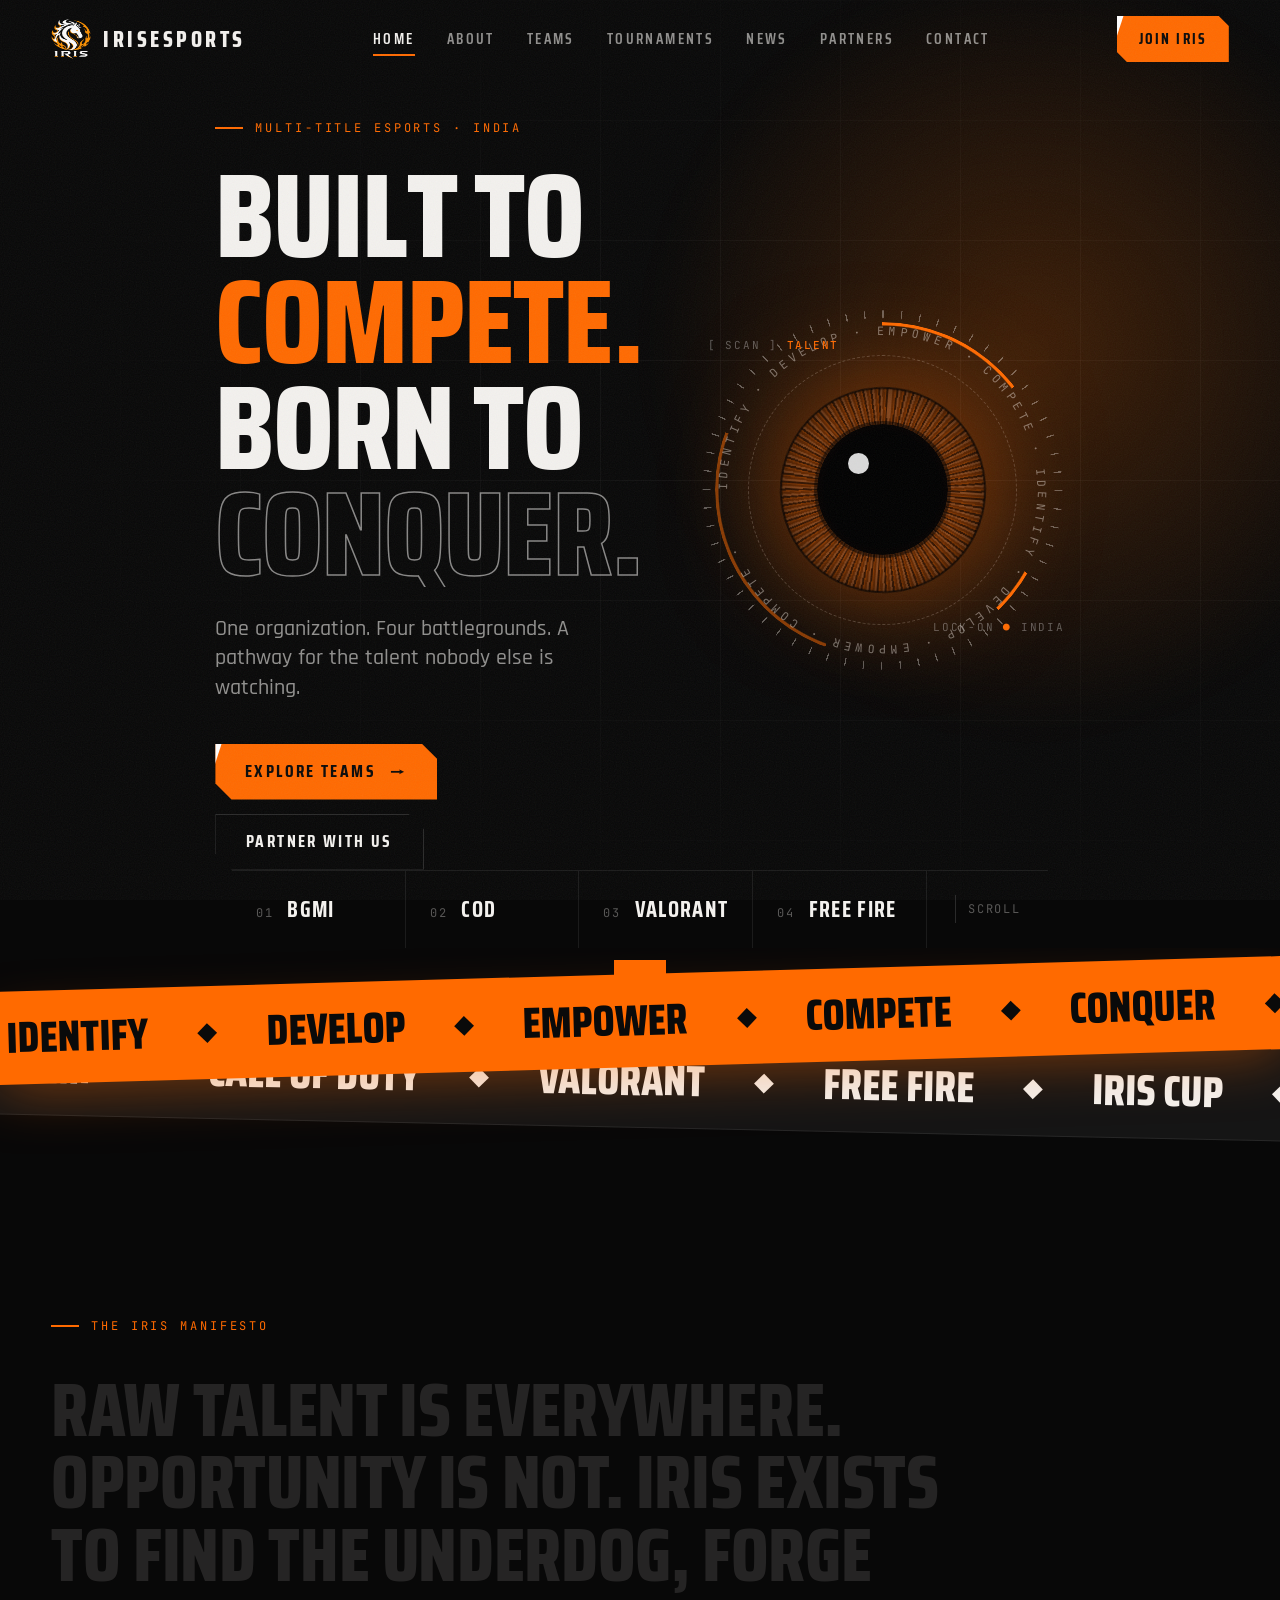
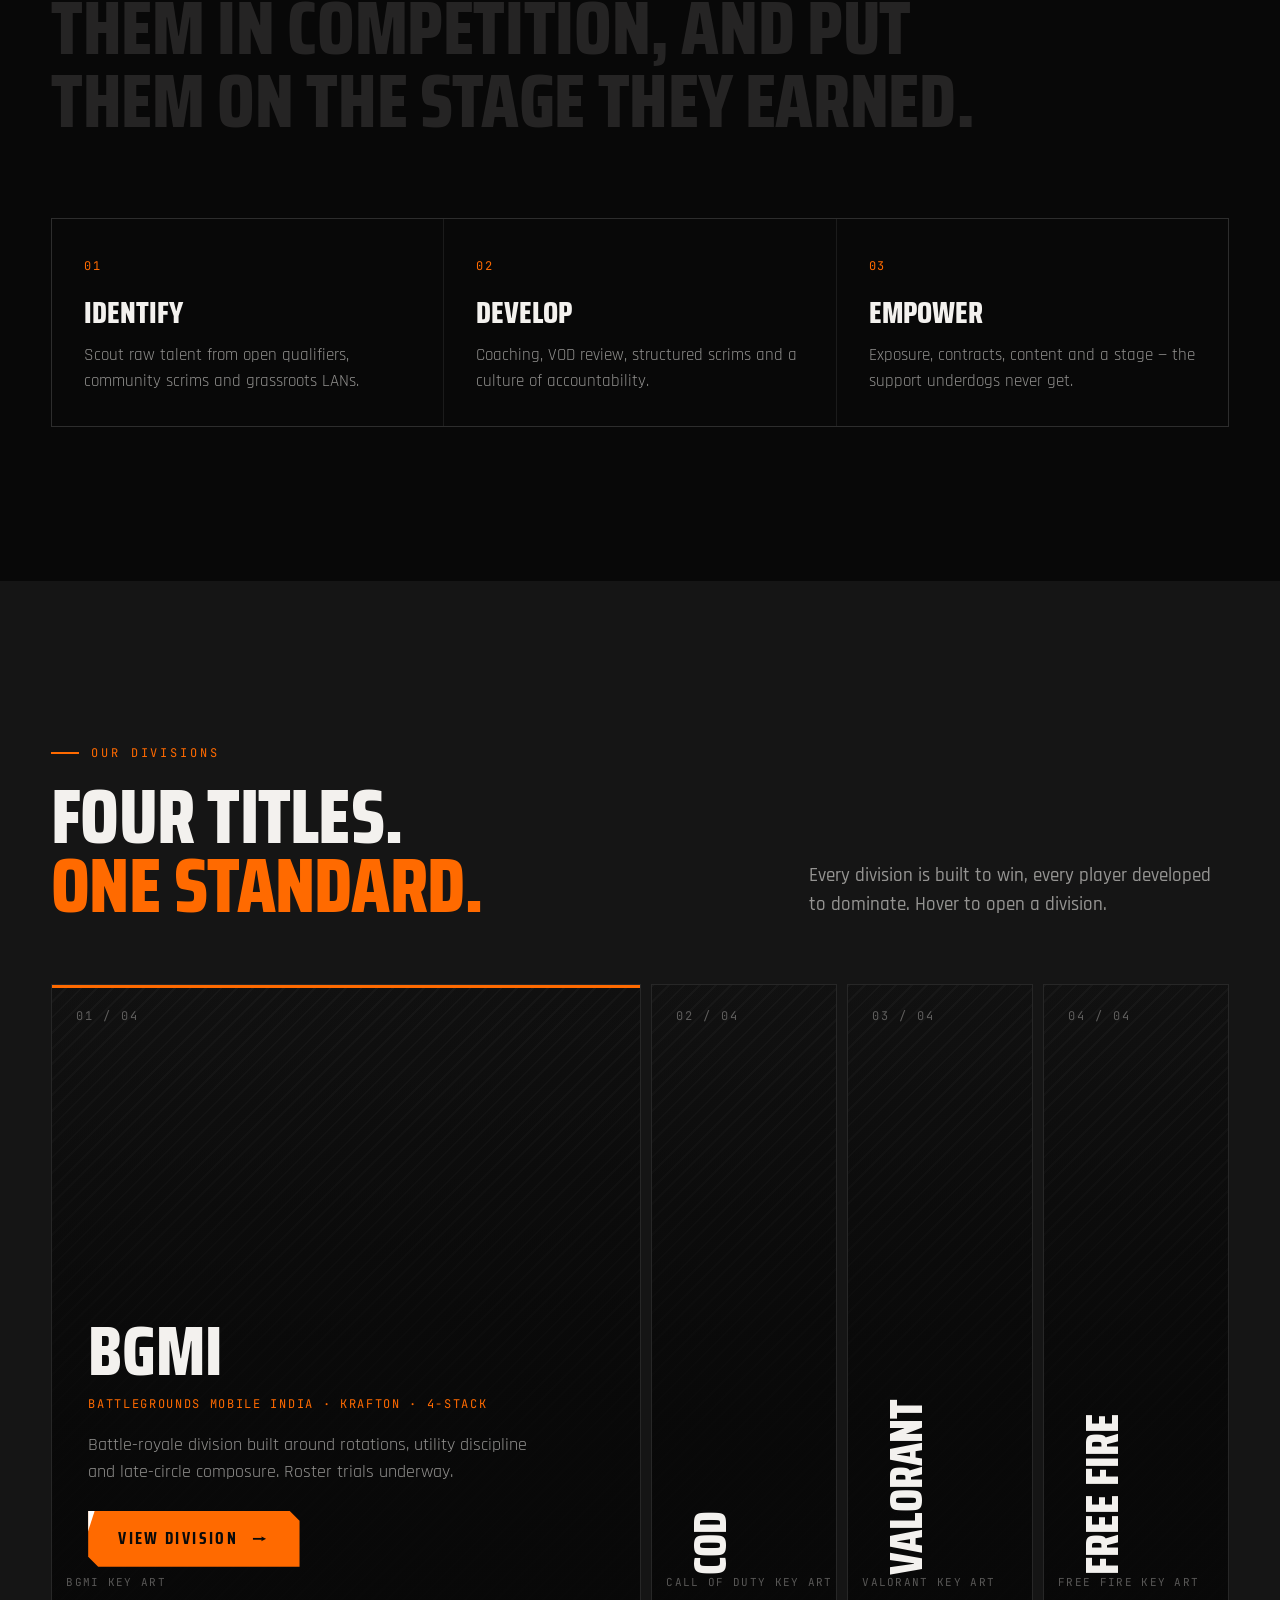
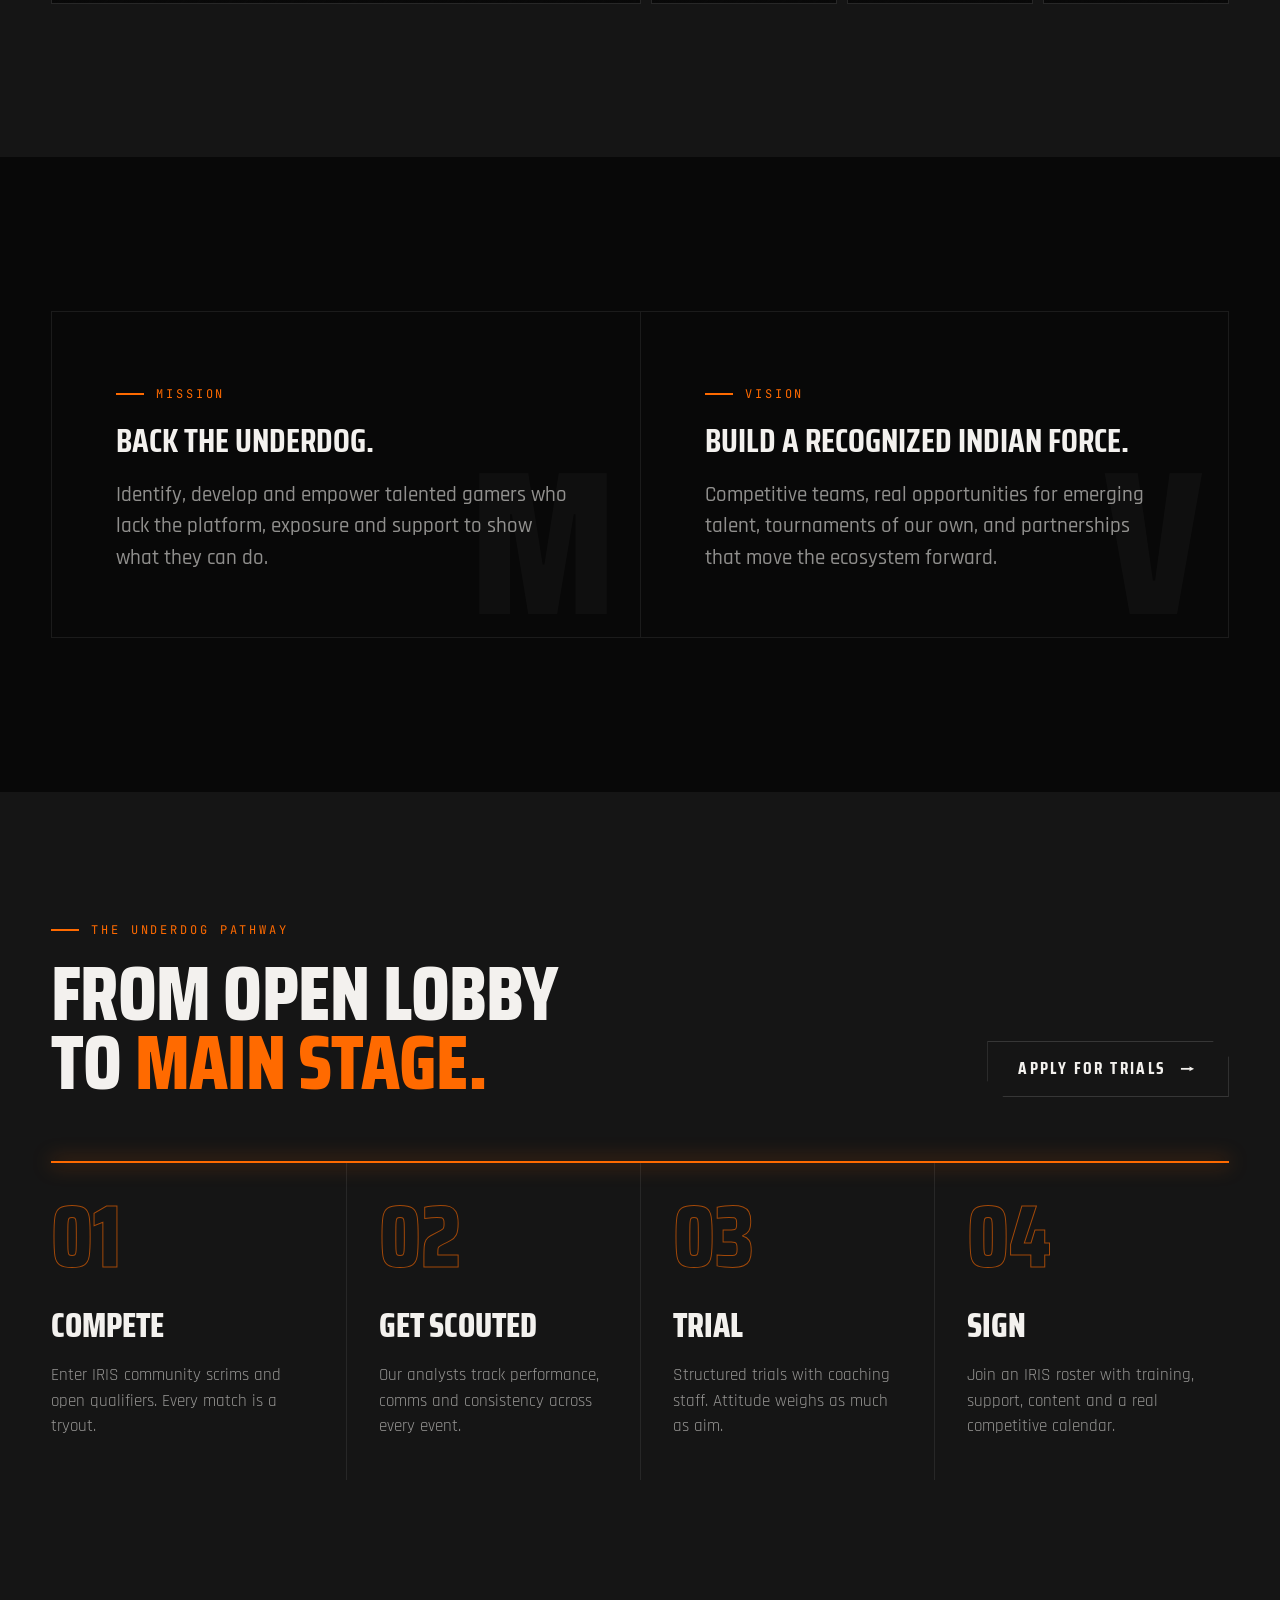
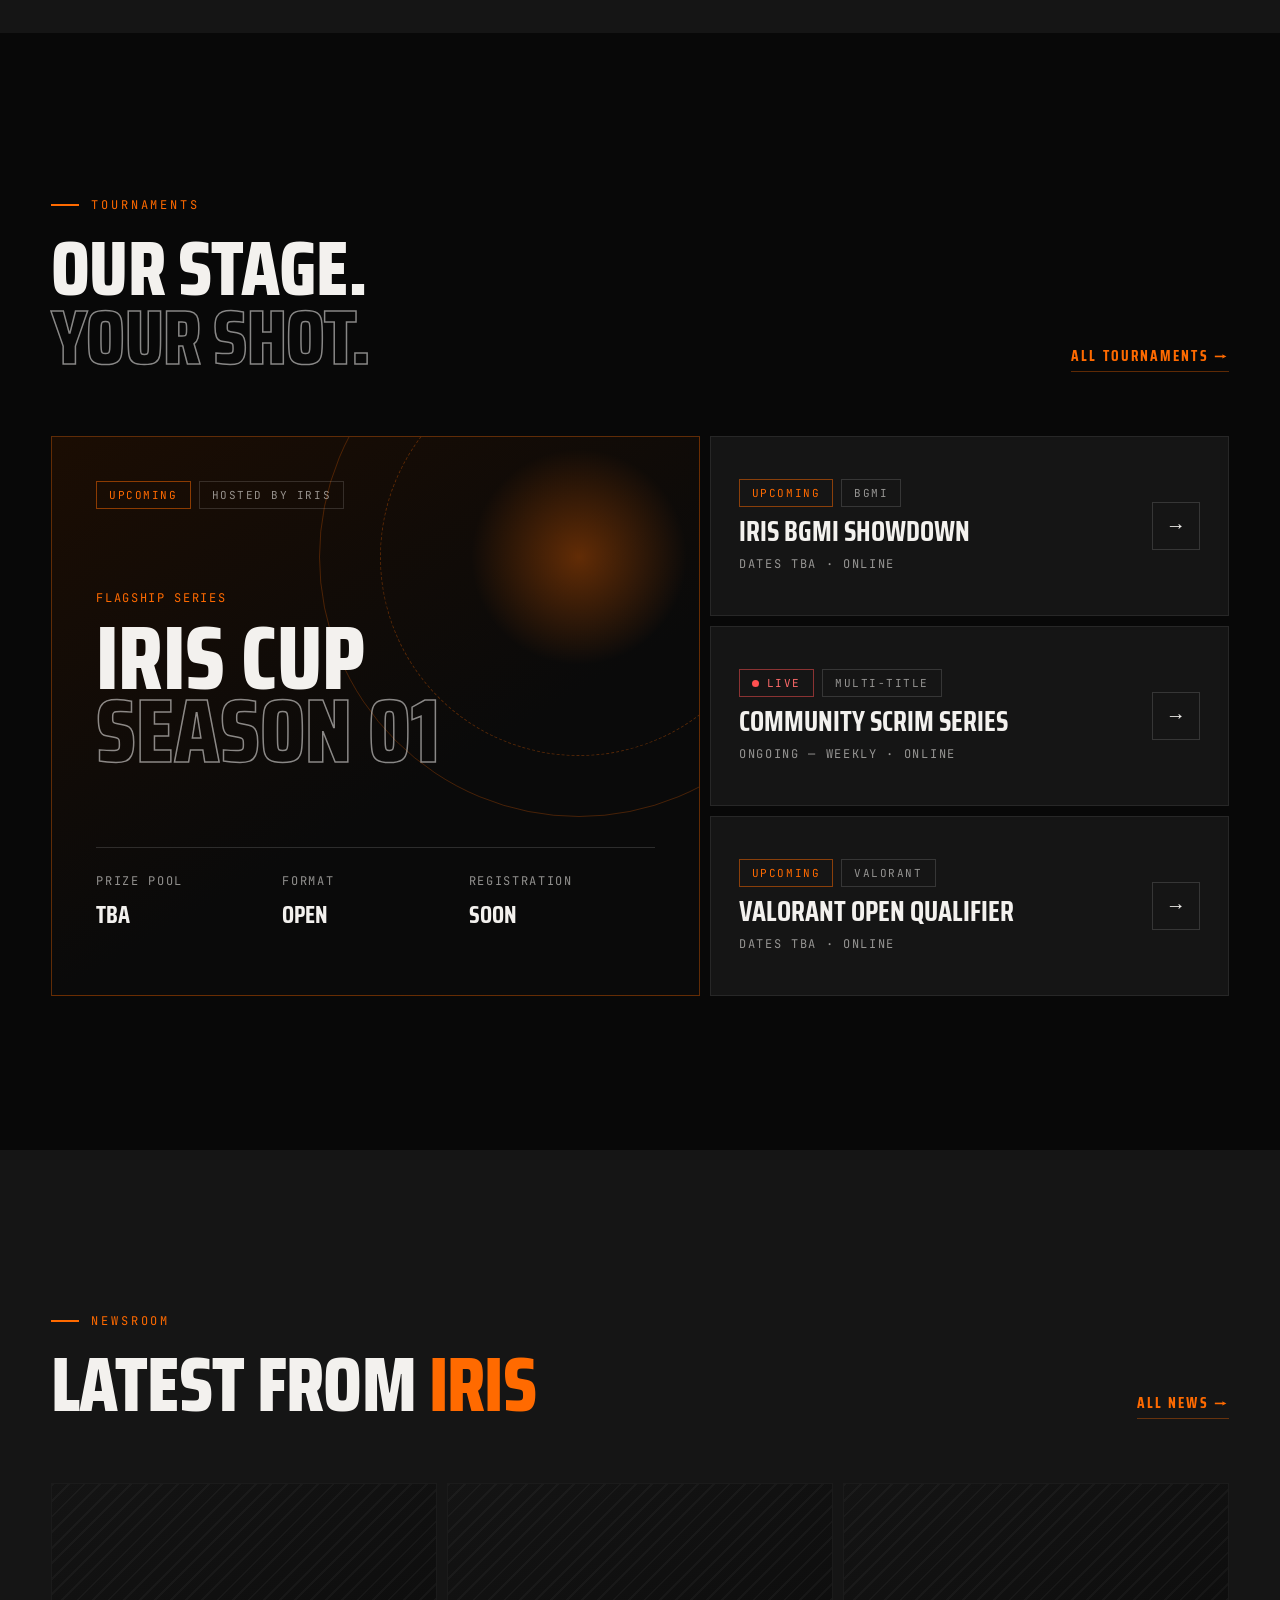
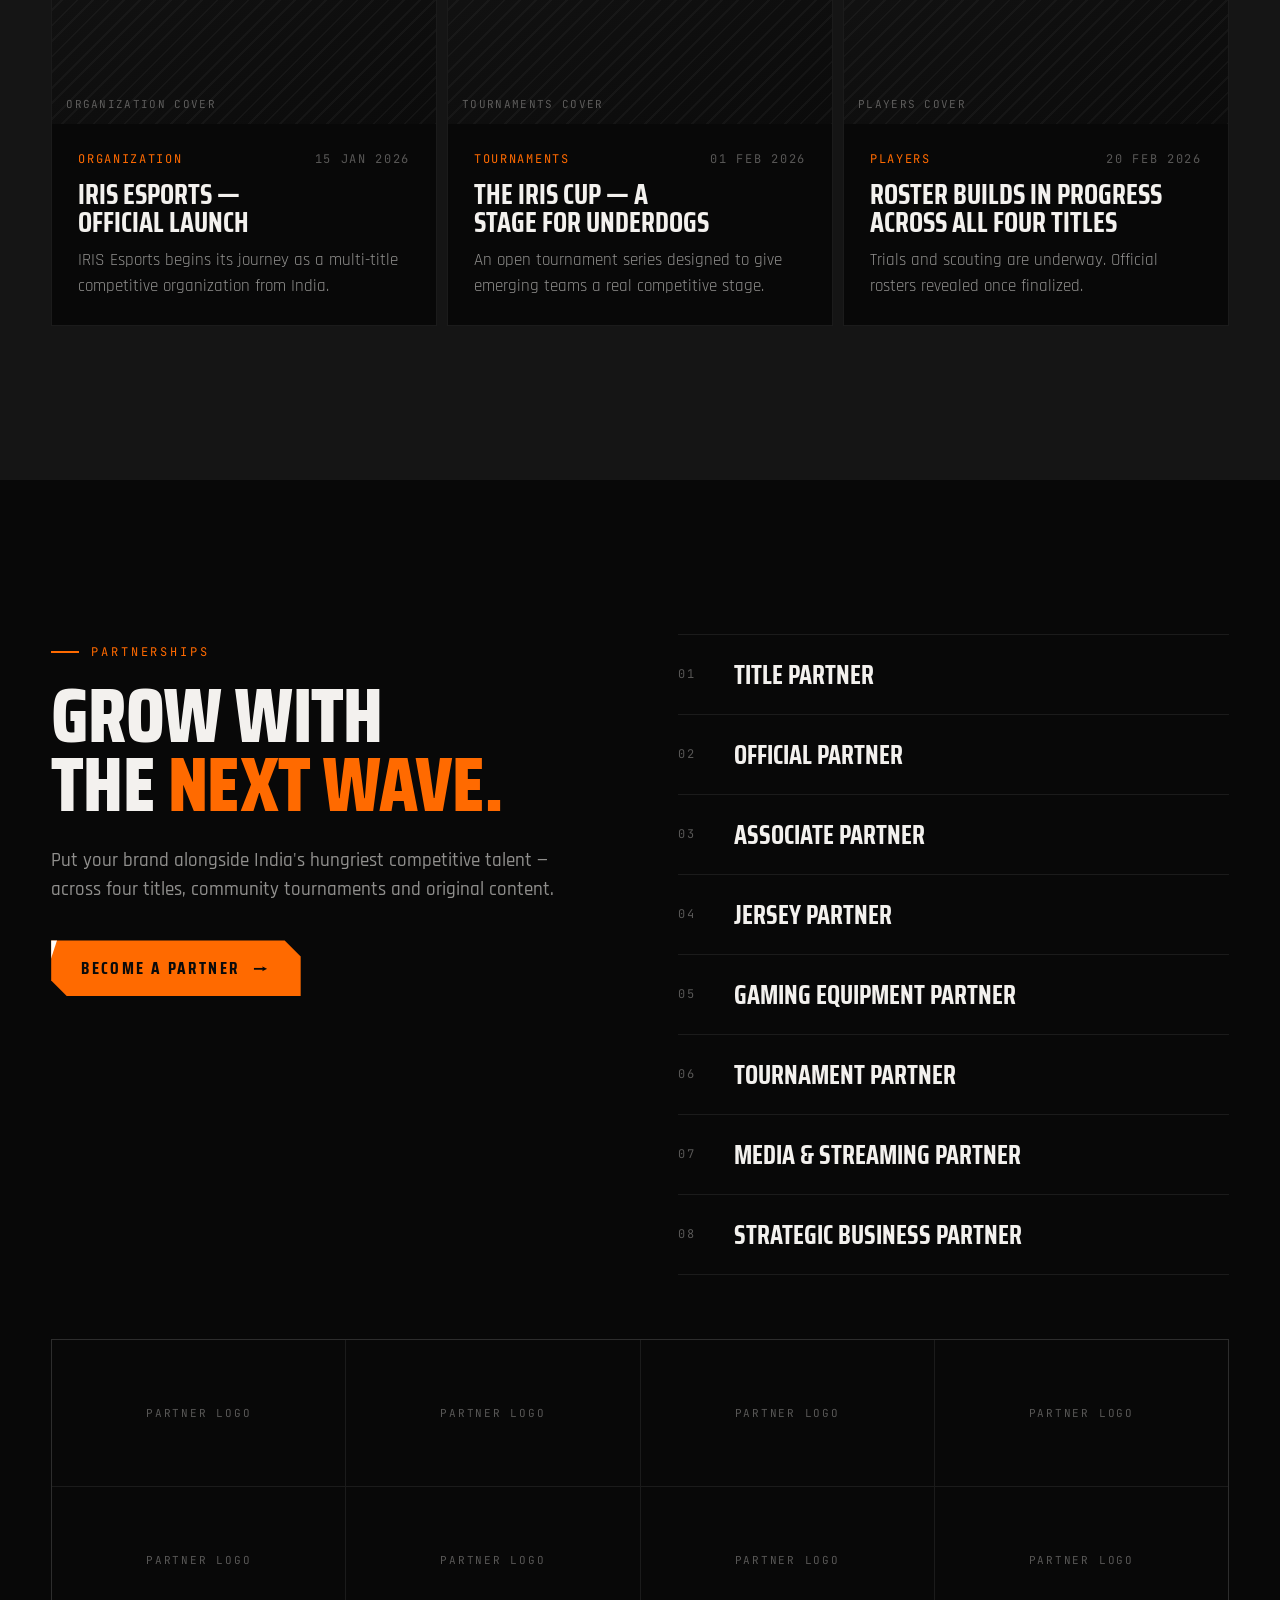
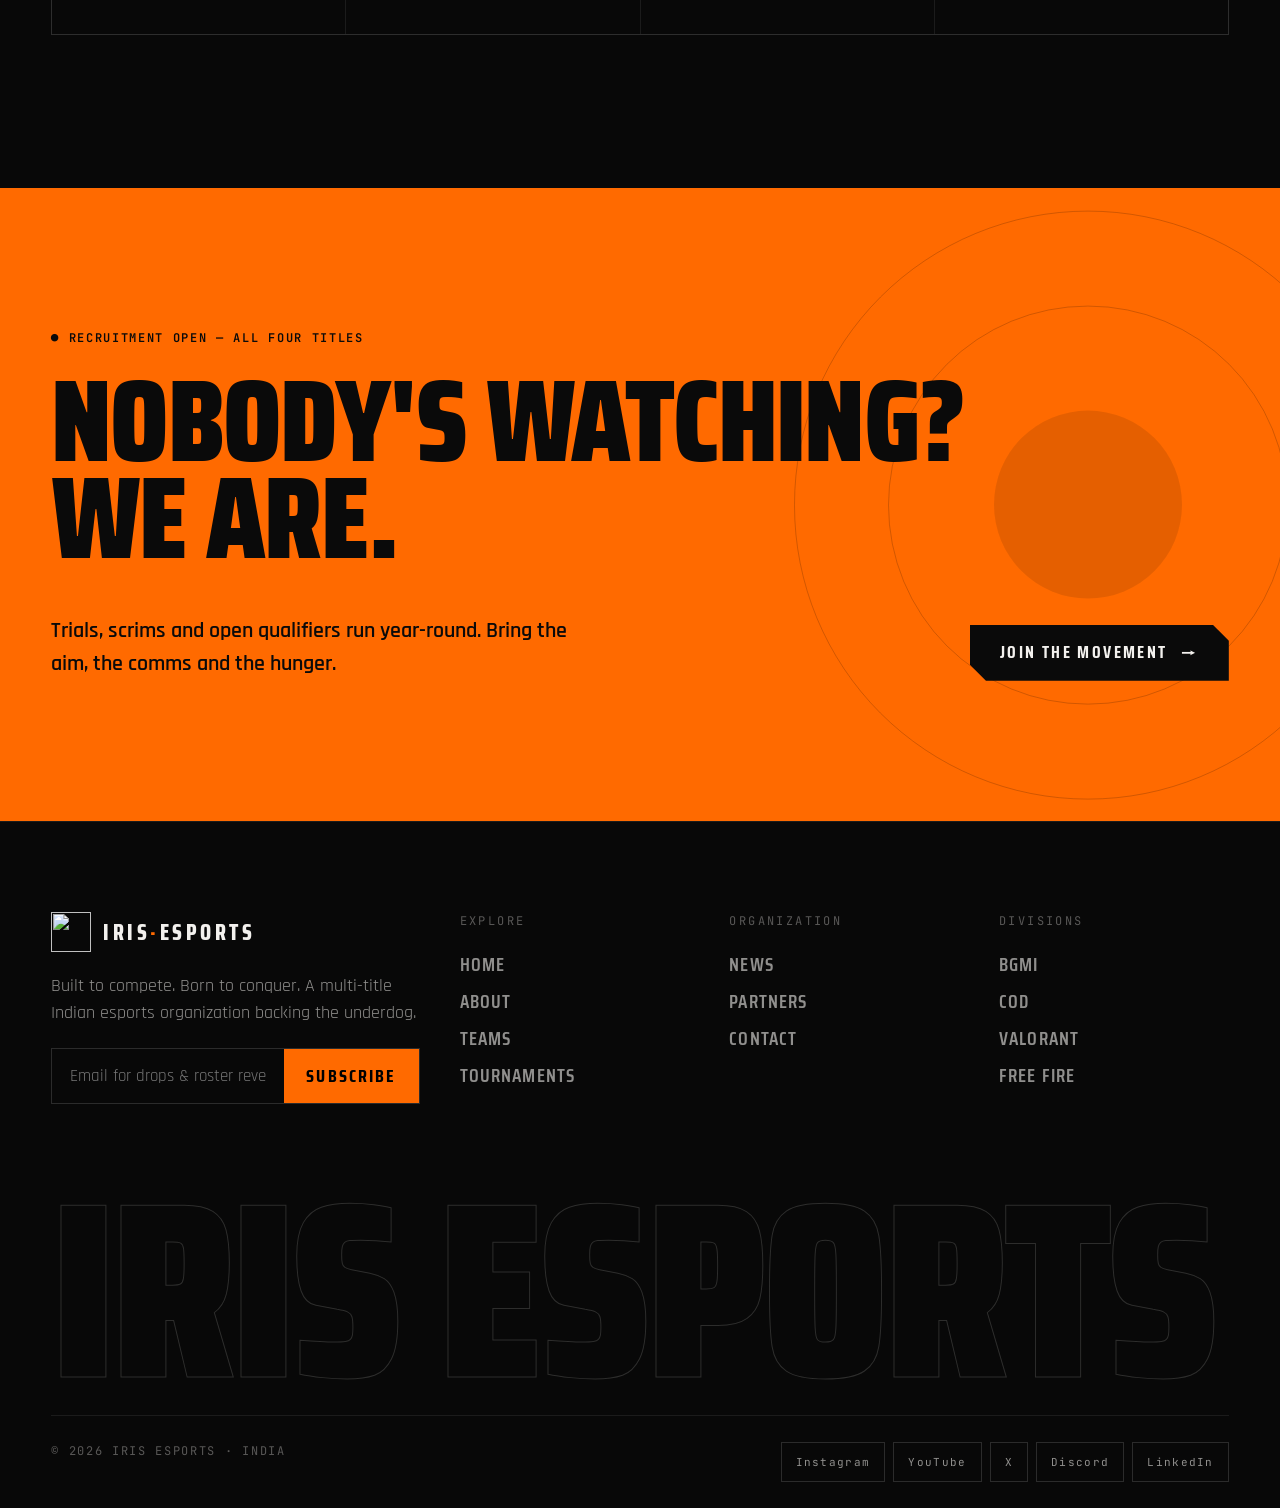
==== index.html @ 1fe15c69 "Update index.html" ====
<!DOCTYPE html>
<html data-om-id="c504b544:om-html-1" data-src-ver="c504b544" lang="en">
<head data-om-id="c504b544:om-head-1">
<meta charset="utf-8"  data-om-id="c504b544:om-meta-1"/>
<meta name="viewport" content="width=device-width,initial-scale=1"  data-om-id="c504b544:om-meta-2"/>
<title data-om-id="c504b544:om-title-1" data-om-text-id="txt:IRIS Esports.html:142:193">IRIS ESPORTS — Built to Compete. Born to Conquer.</title>
<link rel="icon" href="assets/iris-logo.png"  data-om-id="c504b544:om-link-1"/>
<link rel="preconnect" href="https://fonts.googleapis.com"  data-om-id="c504b544:om-link-2"/>
<link rel="preconnect" href="https://fonts.gstatic.com" crossorigin  data-om-id="c504b544:om-link-3"/>
<link href="https://fonts.googleapis.com/css2?family=Saira+Condensed:wght@500;600;700;800;900&family=Rajdhani:wght@400;500;600;700&family=JetBrains+Mono:wght@400;500&display=swap" rel="stylesheet"  data-om-id="c504b544:om-link-4"/>
<link rel="stylesheet" href="styles.css"  data-om-id="c504b544:om-link-5"/>
<link rel="stylesheet" href="assets/google-fonts.css"/></head>
<body data-om-id="c504b544:om-body-1">
<div data-om-id="c504b544:om-div-1" class="pre" id="pre"><div data-om-id="c504b544:om-div-2" class="pre-c"><img src="assets/iris-logo.png" alt=""  data-om-id="c504b544:om-img-1"/><div data-om-id="c504b544:om-div-3" class="pre-bar"><i data-om-id="c504b544:om-i-1"></i></div><span data-om-id="c504b544:om-span-1" data-om-text-id="txt:IRIS Esports.html:806:818" class="mono" style="color:var(--dim)">Initializing</span></div></div>
<div data-om-id="c504b544:om-div-4" id="root"></div>

<script data-om-id="c504b544:om-script-1" src="react.development.js"></script>
<script data-om-id="c504b544:om-script-2" src="react-dom.development.js"></script>
<script data-om-id="c504b544:om-script-3" src="babel.min.js"></script>
<script data-om-id="c504b544:om-script-4" src="data.js"></script>
<script data-om-id="c504b544:om-script-5" type="text/babel" src="components.jsx"></script>
<script data-om-id="c504b544:om-script-6" type="text/babel" src="home.jsx"></script>
<script data-om-id="c504b544:om-script-7" type="text/babel" src="pages.jsx"></script>
<script data-om-id="c504b544:om-script-8" data-om-text-id="txt:IRIS Esports.html:1651:3594" type="text/babel">
function App() {
  const init = (() => { try { return JSON.parse(localStorage.getItem("iris_route")) || { p: "home" }; } catch (e) { return { p: "home" }; } })();
  const [route, setRoute] = useState(init);
  const [wipe, setWipe] = useState(0);
  const [tD, setTD] = useState(null); const [tOpen, setTOpen] = useState(false);
  const [nD, setND] = useState(null); const [nOpen, setNOpen] = useState(false);
  useSpotlight();
  useReveal(route.p + (route.s || ""));

  useEffect(() => { localStorage.setItem("iris_route", JSON.stringify(route)); }, [route]);
  useEffect(() => { const t = setTimeout(() => document.getElementById("pre").classList.add("done"), 1100); return () => clearTimeout(t); }, []);

  const go = useCallback((p, s) => {
    if (p === route.p && s === route.s) { window.scrollTo({ top: 0, behavior: "smooth" }); return; }
    setWipe((w) => w + 1);
    setTimeout(() => { setRoute({ p, s }); window.scrollTo(0, 0); }, 420);
  }, [route]);

  const openT = (t) => { setTD(t); setTOpen(true); };
  const openN = (n) => { setND(n); setNOpen(true); };
  const P = { go, openT, openN, sub: route.s };
  const page = {
    home: <HomePage {...P} />, about: <AboutPage {...P} />, teams: <TeamsPage {...P} />,
    tournaments: <TournamentsPage {...P} />, news: <NewsPage {...P} />, partners: <PartnersPage {...P} />, contact: <ContactPage {...P} />,
  }[route.p] || <HomePage {...P} />;

  return (
    <>
      <Nav page={route.p} go={go} />
      <main key={route.p} data-screen-label={route.p}>{page}</main>
      <Footer go={go} />
      <div className={"wipe" + (wipe ? " go" : "")} key={wipe}><i></i><i></i><i></i><i></i><i></i></div>
      <Drawer open={tOpen} onClose={() => setTOpen(false)}><TournamentDetail t={tD} /></Drawer>
      <Drawer open={nOpen} onClose={() => setNOpen(false)}><NewsDetail n={nD} /></Drawer>
      <Toast />
    </>
  );
}
ReactDOM.createRoot(document.getElementById("root")).render(<App />);
</script>
<script data-designer2-injected>
/**
 * Designer 2.0 — iframe inject script.
 *
 * Injected by the backend into every HTML file served from the preview endpoint.
 * Provides: console forwarding, error capture, height reporting,
 * remote JS eval, window.genspark.complete() (cheap-model callback;
 * also exposed as window.claude.complete for Tiffany-portability),
 * Design Mode (element selection + data-cc-id), Tweaks protocol,
 * Babel JSX auto-config, and escape key forwarding.
 */
(function () {
  var P = window.parent;
  if (!P || P === window) return;

  // ── Origin verification ────────────────────────────────────────────
  var ALLOWED_ORIGINS = [
    location.origin,
    'http://localhost:3000',
    'http://localhost:3001',
    'https://www.genspark.ai',
    'https://genspark.ai',
    'https://www.coswift.ai',
    'https://coswift.ai',
  ];

  function isAllowedOrigin(origin) {
    if (!origin) return true;
    for (var i = 0; i < ALLOWED_ORIGINS.length; i++) {
      if (origin === ALLOWED_ORIGINS[i]) return true;
    }
    return origin.endsWith('.genspark.ai') || origin.endsWith('.coswift.ai') || origin.endsWith('.genspark.site');
  }

  // ── Infinite-canvas viewport reset (__dc_reset, phase 2) ───────────
  // The design_canvas starter persists its pan/zoom transform to
  // localStorage ('dc-viewport:' + pathname) and re-writes it from a
  // pagehide flush during unload — so deleting the key and *then*
  // reloading would lose the race and resurrect the old transform.
  // Instead the __dc_reset message handler below only sets a
  // per-pathname sessionStorage flag and reloads; this startup block
  // (inject runs at document parse time, before the babel/React starter
  // mounts and restores) consumes the flag and deletes the key. The key
  // must be deleted exactly (not by prefix): the cookie-free serve
  // origin is shared by all public projects, so a prefix sweep would
  // wipe other projects' saved viewports.
  var DC_RESET_FLAG = '__dc_reset_pending:' + location.pathname;
  try {
    if (sessionStorage.getItem(DC_RESET_FLAG)) {
      sessionStorage.removeItem(DC_RESET_FLAG);
      try {
        localStorage.removeItem('dc-viewport:' + location.pathname);
      } catch (e) {}
    }
  } catch (e) {}

  // ── Console forwarding ──────────────────────────────────────────────
  ['log', 'warn', 'error'].forEach(function (k) {
    var orig = console[k];
    console[k] = function () {
      var msg = Array.prototype.slice
        .call(arguments)
        .map(function (a) {
          try {
            return typeof a === 'object' ? JSON.stringify(a) : String(a);
          } catch (e) {
            return '[unstringifiable]';
          }
        })
        .join(' ');
      try {
        P.postMessage({ __designer2_log: true, type: k, data: msg }, '*');
      } catch (e) {}
      orig.apply(console, arguments);
    };
  });

  // ── Global error forwarding ─────────────────────────────────────────
  window.addEventListener(
    'error',
    function (e) {
      var t = e.target;
      if (t && t !== window && t.tagName) {
        P.postMessage(
          {
            __designer2_log: true,
            type: 'resource_error',
            data: t.tagName + ' failed to load: ' + (t.src || t.href || ''),
          },
          '*'
        );
      } else {
        P.postMessage(
          {
            __designer2_log: true,
            type: 'error',
            data:
              (e.message || 'Error') +
              ' at ' +
              (e.filename || '?') +
              ':' +
              (e.lineno || 0),
          },
          '*'
        );
      }
    },
    true
  );

  window.addEventListener('unhandledrejection', function (e) {
    var r = e.reason;
    var msg = r instanceof Error ? r.message + ' ' + r.stack : String(r);
    P.postMessage(
      { __designer2_log: true, type: 'error', data: 'Unhandled rejection: ' + msg },
      '*'
    );
  });

  // ── Height reporting ────────────────────────────────────────────────
  function reportHeight() {
    try {
      P.postMessage(
        { type: 'designer2:height', height: document.documentElement.scrollHeight },
        '*'
      );
    } catch (e) {}
  }
  if (document.readyState === 'complete') reportHeight();
  else window.addEventListener('load', reportHeight);
  if (window.ResizeObserver)
    new ResizeObserver(reportHeight).observe(document.documentElement);

  // ── Escape key forwarding + canvas-zoom shortcut forwarding ─────────
  // The host's Designer2Canvas binds Cmd/Ctrl + =/-/0 to step the
  // preview-canvas zoom, but those keydown events never reach the host
  // document when focus is inside the iframe (the common case after
  // clicking into the canvas). Forward them up as __d2_zoom postMessage
  // so the host's _stepZoom runs regardless of focus.
  document.addEventListener('keydown', function (e) {
    if (e.key === 'Escape') {
      P.postMessage({ type: 'escape-pressed' }, '*');
      return;
    }
    if (!(e.metaKey || e.ctrlKey)) return;
    var dir = null;
    if (e.key === '=' || e.key === '+') dir = 'in';
    else if (e.key === '-') dir = 'out';
    else if (e.key === '0') dir = 'reset';
    if (!dir) return;
    e.preventDefault();
    P.postMessage({ type: '__d2_zoom', dir: dir }, '*');
  });

  // ── Remote JS eval (__d2_eval) ──────────────────────────────────────
  // ── window.genspark.complete() responses (__d2_api_r) ───────────────
  // ── Tweaks activation (__activate_edit_mode / __deactivate_edit_mode)
  window.addEventListener('message', function (e) {
    if (!e.data) return;
    if (!isAllowedOrigin(e.origin)) return;

    // Remote eval
    if (e.data.__d2_eval) {
      var evalId = e.data.id;
      function respond(payload) {
        e.source.postMessage(
          Object.assign(payload, { __d2_eval_r: 1, id: evalId }),
          e.origin === 'null' ? '*' : e.origin
        );
      }
      try {
        var result = eval(e.data.code);
        if (result && typeof result.then === 'function') {
          result.then(
            function (v) { respond({ ok: 1, v: JSON.stringify(v) }); },
            function (err) { respond({ ok: 0, e: String(err) }); }
          );
        } else {
          respond({ ok: 1, v: JSON.stringify(result) });
        }
      } catch (err) {
        respond({ ok: 0, e: String(err) });
      }
      return;
    }

    // Claude API responses (streaming)
    if (e.data.__d2_api_r) {
      var req = _d2_pending[e.data.id];
      if (!req) return;
      if (e.data.error != null) {
        clearTimeout(req.t);
        delete _d2_pending[e.data.id];
        req.reject(new Error(e.data.error));
      } else if (e.data.chunk != null) {
        clearTimeout(req.t);
        req.t = req.arm();
        req.text += e.data.chunk;
      } else if (e.data.done) {
        clearTimeout(req.t);
        delete _d2_pending[e.data.id];
        req.resolve(e.data.text != null ? e.data.text : req.text);
      }
      return;
    }

    // Tweaks activation / deactivation
    if (e.data.type === '__activate_edit_mode') {
      _tweaksActive = true;
      window.dispatchEvent(new CustomEvent('designer2:tweaks-activate'));
      return;
    }
    if (e.data.type === '__deactivate_edit_mode') {
      _tweaksActive = false;
      window.dispatchEvent(new CustomEvent('designer2:tweaks-deactivate'));
      return;
    }

    // Tweaks value updates from host
    if (e.data.type === '__edit_mode_set_keys' && e.data.edits) {
      window.dispatchEvent(
        new CustomEvent('designer2:tweaks-update', { detail: e.data.edits })
      );
      return;
    }

    // Screenshot capture
    if (e.data.type === '__d2_screenshot') {
      _captureScreenshot(e.data.id, !!e.data.hq);
      return;
    }

    // Speaker notes request
    if (e.data.type === '__d2_get_speaker_notes') {
      _sendSpeakerNotes();
      return;
    }

    // Infinite-canvas viewport reset (phase 1) — set the per-pathname
    // flag and reload; the startup block above deletes the persisted
    // viewport on the next load, before the starter can restore it.
    // (Deleting here instead would race the starter's pagehide flush.)
    if (e.data.type === '__dc_reset') {
      try {
        sessionStorage.setItem(DC_RESET_FLAG, '1');
      } catch (err) {}
      location.reload();
      return;
    }

    // Probe edit mode — relay to the page so LLM-generated code can respond.
    // Only the page itself knows if it implemented the tweaks protocol; the
    // inject script must NOT reply unconditionally.
    if (e.data.type === '__probe_edit_mode') {
      window.dispatchEvent(new CustomEvent('designer2:probe-edit-mode'));
      return;
    }

    // Design Mode activation — Comment + Inspect share this path.
    // Body cursor swap mirrors Edit mode (line ~1068) so the user sees
    // a pick-mode affordance the moment they hover into the iframe,
    // independent of whether the host's overlay highlight is visible
    // (e.g. at non-100% zoom or in poster mode where the overlay sits
    // in a different coord space).
    if (e.data.type === '__DESIGNER_ACTIVATE') {
      _dmActive = true;
      if (_dmOriginalBodyCursor === null) {
        _dmOriginalBodyCursor = document.body.style.cursor;
      }
      document.body.style.cursor = 'crosshair';
      return;
    }
    if (e.data.type === '__DESIGNER_DEACTIVATE') {
      _dmActive = false;
      if (_dmOriginalBodyCursor !== null) {
        document.body.style.cursor = _dmOriginalBodyCursor || '';
        _dmOriginalBodyCursor = null;
      }
      return;
    }
  });

  // ── window.genspark.complete() (with window.claude.complete alias) ──
  // The proxy routes to whichever cheap model the backend picks
  // (claude-haiku, gpt-nano, etc.) — `genspark.complete` is the
  // brand-correct name; `claude.complete` is kept as an alias so any
  // artifact ported in from claude.ai/design (Tiffany) keeps working.
  var _d2_pending = {};
  var _d2_seq = 0;
  var _d2_timeout = 30000;
  var _tweaksActive = false;

  window.genspark = {
    complete: function (body) {
      // An AgentBase build preview (opaque origin) asks over its bridge
      // session, so only the document the editor loaded gets an answer.
      if (typeof window.__agentdbPreviewComplete === 'function') {
        return window.__agentdbPreviewComplete(body);
      }
      return new Promise(function (resolve, reject) {
        var id = 'd2_' + ++_d2_seq;
        var arm = function () {
          return setTimeout(function () {
            delete _d2_pending[id];
            reject(new Error('genspark.complete: timeout after ' + _d2_timeout / 1000 + 's'));
          }, _d2_timeout);
        };
        var timer = arm();
        _d2_pending[id] = { resolve: resolve, reject: reject, text: '', t: timer, arm: arm };
        try {
          P.postMessage({ __d2_api: true, id: id, body: body }, '*');
        } catch (err) {
          clearTimeout(timer);
          delete _d2_pending[id];
          reject(err);
        }
      });
    },
    // Ask the Designer V2 host to open another file from the same project as a
    // new canvas tab. Used by multi-poster gallery pages so clicking a card
    // keeps the user inside Designer V2 (poster toolbar / regen / edit all
    // still work) instead of yanking them to a raw /api/designer2/serve URL.
    // Returns true if the postMessage was dispatched (i.e. we have a parent
    // frame to talk to), false otherwise — callers can fall back to the link's
    // own href when this returns false, so the same gallery works standalone.
    openFile: function (path) {
      if (!path || typeof path !== 'string' || P === window) return false;
      try {
        P.postMessage({ type: 'designer2:open-file', path: path }, '*');
        return true;
      } catch (_e) {
        return false;
      }
    },
  };
  // Tiffany-compat alias — same object, both names accepted.
  window.claude = window.genspark;

  // ── window.omelette.writeFile (sidecar persistence for starters) ────
  // Starter components like image_slot.js persist user state to a
  // ``*.state.json`` sidecar (e.g. .image-slots.state.json on image drop).
  // Tiffany exposes this as window.omelette.writeFile. We mirror the API
  // so the same starter source works without modification. Server-side
  // path validation lives at /api/designer2/state/{project_id}; this
  // shim is the iframe-side bridge.
  window.omelette = window.omelette || {};
  if (!window.omelette.writeFile) {
    window.omelette.writeFile = async function (path, content) {
      // Project id comes from the iframe URL pattern enforced by the
      // service worker + backend routes: /api/designer2/serve/<pid>/...
      // No template substitution needed → inject stays static + cached.
      var m = window.location.pathname.match(
        /\/api\/designer2\/serve\/([^/]+)/,
      );
      if (!m) {
        throw new Error('omelette.writeFile: no project_id in iframe URL');
      }
      var url = '/api/designer2/state/' + encodeURIComponent(m[1]);
      var res = await fetch(url, {
        method: 'POST',
        credentials: 'same-origin',
        headers: { 'Content-Type': 'application/json' },
        body: JSON.stringify({ path: path, content: String(content) }),
      });
      if (!res.ok) {
        var detail = '';
        try { detail = (await res.json()).detail || ''; } catch (_e) {}
        throw new Error(
          'omelette.writeFile failed: ' + res.status +
            (detail ? ' — ' + detail : ''),
        );
      }
      var body = await res.json();
      // Notify parent → syncFromRemote so the FE's IDB mirror catches up.
      try {
        P.postMessage(
          { type: 'omelette:write-success', path: path },
          '*',
        );
      } catch (_e) {}
      return body;
    };
  }

  // ── Screenshot capture ──────────────────────────────────────────────
  var _html2canvasLoaded = false;
  var _html2canvasLoading = false;

  var _html2canvasLoadError = null;

  function _loadHtml2Canvas(cb) {
    if (_html2canvasLoaded && window.html2canvas) { cb(); return; }
    if (_html2canvasLoadError) { cb(_html2canvasLoadError); return; }
    if (_html2canvasLoading) {
      var check = setInterval(function () {
        if (_html2canvasLoaded) { clearInterval(check); cb(); }
        else if (_html2canvasLoadError) { clearInterval(check); cb(_html2canvasLoadError); }
      }, 100);
      return;
    }
    _html2canvasLoading = true;
    var s = document.createElement('script');
    s.src = 'https://cdnjs.cloudflare.com/ajax/libs/html2canvas/1.4.1/html2canvas.min.js';
    s.onload = function () { _html2canvasLoaded = true; _html2canvasLoading = false; cb(); };
    s.onerror = function () {
      _html2canvasLoadError = new Error('Failed to load html2canvas');
      _html2canvasLoading = false;
      cb(_html2canvasLoadError);
    };
    document.head.appendChild(s);
  }

  function _captureScreenshot(requestId, hq) {
    _loadHtml2Canvas(function (err) {
      if (err) {
        P.postMessage({ type: '__d2_screenshot_result', id: requestId, error: err.message }, '*');
        return;
      }
      try {
        var body = document.body;
        // Pre-flight: refuse to capture if the body has zero dimensions.
        // html2canvas would synthesize a 0×0 canvas and `toDataURL()` on
        // a 0-dimension canvas returns the literal "data:," (per HTML
        // spec) which decodes to 0 bytes and silently writes empty files
        // to git. Fail loudly instead so the LLM gets a real error to
        // act on (e.g. wait for content to load, or pick a different
        // capture target).
        var sw = body ? body.scrollWidth : 0;
        var sh = body ? body.scrollHeight : 0;
        if (!sw || !sh) {
          P.postMessage({
            type: '__d2_screenshot_result',
            id: requestId,
            error:
              'preview body has zero dimensions (scrollWidth=' +
              sw +
              ', scrollHeight=' +
              sh +
              '); content may not be loaded yet',
          }, '*');
          return;
        }
        // Non-hq: cap output dimension at 1600px to keep file size reasonable
        // for long pages. hq preserves full devicePixelRatio resolution.
        var maxDim = Math.max(sw, sh, 1);
        var scale = hq
          ? (window.devicePixelRatio || 1)
          : Math.min(1, 1600 / maxDim);
        var mime = hq ? 'image/png' : 'image/jpeg';
        var quality = hq ? undefined : 0.85;
        window.html2canvas(body, {
          useCORS: true,
          allowTaint: true,
          scale: scale,
          logging: false,
        }).then(function (canvas) {
          // Defense in depth: even with non-zero body dims, html2canvas
          // can still produce a 0×0 canvas (e.g. fixed-position root,
          // display:contents on body). `toDataURL` on a 0-dim canvas
          // returns "data:," — short-circuit before postMessage so the
          // LLM never sees ok=true with 0 bytes.
          if (!canvas.width || !canvas.height) {
            P.postMessage({
              type: '__d2_screenshot_result',
              id: requestId,
              error:
                'html2canvas produced empty canvas (' +
                canvas.width +
                'x' +
                canvas.height +
                ')',
            }, '*');
            return;
          }
          var dataUrl = canvas.toDataURL(mime, quality);
          // toDataURL contract: a valid data URL is at minimum
          // "data:image/<fmt>;base64,<some-base64>". The literal
          // "data:," (canvas spec fallback) and any payload with an
          // empty base64 segment must be rejected here.
          var commaIdx = dataUrl.indexOf(',');
          var b64Len = commaIdx >= 0 ? dataUrl.length - commaIdx - 1 : 0;
          if (dataUrl === 'data:,' || b64Len < 32) {
            P.postMessage({
              type: '__d2_screenshot_result',
              id: requestId,
              error:
                'toDataURL returned empty payload (length=' +
                b64Len +
                '); body=' +
                sw +
                'x' +
                sh +
                ', canvas=' +
                canvas.width +
                'x' +
                canvas.height,
            }, '*');
            return;
          }
          P.postMessage({
            type: '__d2_screenshot_result',
            id: requestId,
            data: dataUrl,
            hq: !!hq,
          }, '*');
        }).catch(function (captureErr) {
          P.postMessage({ type: '__d2_screenshot_result', id: requestId, error: String(captureErr) }, '*');
        });
      } catch (syncErr) {
        P.postMessage({ type: '__d2_screenshot_result', id: requestId, error: String(syncErr) }, '*');
      }
    });
  }

  // ── Speaker Notes ────────────────────────────────────────────────────
  // Extract notes from <script type="application/json" id="speaker-notes">
  // and forward slideIndexChanged events to the parent.
  function _sendSpeakerNotes() {
    var notesEl = document.getElementById('speaker-notes');
    var notes = [];
    if (notesEl) {
      try {
        var parsed = JSON.parse(notesEl.textContent);
        if (Array.isArray(parsed)) notes = parsed;
      } catch (e) { /* ignore parse errors */ }
    }
    P.postMessage({ speakerNotes: notes }, '*');
  }

  // Forward slideIndexChanged from slide decks (e.g. Reveal.js)
  // so the parent SpeakerNotes panel can track the current slide.
  window.addEventListener('message', function (e) {
    if (e.data && typeof e.data.slideIndexChanged === 'number' && e.source === window) {
      P.postMessage({ slideIndexChanged: e.data.slideIndexChanged }, '*');
    }
  });

  // Also listen for Reveal.js-style events directly
  document.addEventListener('DOMContentLoaded', function () {
    if (window.Reveal) {
      try {
        window.Reveal.on('slidechanged', function (ev) {
          var idx = ev.indexh != null ? ev.indexh : 0;
          P.postMessage({ slideIndexChanged: idx }, '*');
        });
      } catch (e) { /* ignore */ }
    }
  });

  // ── Design Mode ─────────────────────────────────────────────────────
  var _ccSeq = 1;
  var _dmActive = false;
  var _dmOriginalBodyCursor = null;

  function ccStamp(el) {
    if (!el.getAttribute('data-cc-id')) {
      el.setAttribute('data-cc-id', 'cc-' + _ccSeq++);
    }
    return el.getAttribute('data-cc-id');
  }

  function domAncestry(el, limit) {
    var chain = [];
    var cur = el;
    for (var i = 0; i < (limit || 6) && cur && cur !== document.body; i++) {
      var tag = cur.tagName.toLowerCase();
      var elId = cur.id ? '#' + cur.id : '';
      var cls =
        cur.className && typeof cur.className === 'string'
          ? '.' + cur.className.split(' ').slice(0, 2).join('.')
          : '';
      var label = cur.getAttribute('data-screen-label');
      var labelStr = label ? '[' + label + ']' : '';
      chain.push(tag + elId + cls + labelStr);
      cur = cur.parentElement;
    }
    return chain.join(' > ');
  }

  document.addEventListener(
    'click',
    function (ev) {
      if (!_dmActive) return;
      ev.preventDefault();
      ev.stopPropagation();
      var el = ev.target;
      P.postMessage(
        {
          type: '__DESIGNER_ELEMENT_SELECTED__',
          data: {
            ccId: ccStamp(el),
            dom: domAncestry(el),
            tag: el.tagName.toLowerCase(),
            text: (el.textContent || '').slice(0, 80).trim(),
            rect: el.getBoundingClientRect().toJSON(),
          },
        },
        '*'
      );
    },
    true
  );

  document.addEventListener(
    'mouseover',
    function (ev) {
      if (!_dmActive) return;
      var el = ev.target;
      ccStamp(el);
      P.postMessage(
        {
          type: '__DESIGNER_ELEMENT_HOVERED__',
          data: {
            ccId: el.getAttribute('data-cc-id'),
            dom: domAncestry(el),
            rect: el.getBoundingClientRect().toJSON(),
          },
        },
        '*'
      );
    },
    true
  );

  // ══════════════════════════════════════════════════════════════════════
  // Edit / Knobs mode
  //
  // Mirrors Claude Design's "Edit" button flow (captured via CDP on
  // claude.ai/design): click an element → right-side host panel renders
  // Typography / Size / Box (and Layout / Image when applicable) sections;
  // user drags a value → __knobsApply mutates inline style; on exit the host
  // calls __knobsGetAllChanged to build a natural-language "Apply N direct
  // edits" prompt sent to the LLM.
  //
  // Text editing is a sub-case: clicking a text element also flips it to
  // contenteditable with the same purple outline, so users can type directly
  // and that edit is committed alongside the style changes.
  // ══════════════════════════════════════════════════════════════════════

  var _editActive = false;
  // Saved body cursor value from before __enterEditMode overwrote it with
  // 'crosshair'. Restored on __exitEditMode so any pre-existing inline
  // cursor (e.g. source has <body style="cursor:pointer">) isn't lost.
  var _editOriginalBodyCursor = null;
  // Array of {el, selector} so host can render the selected element's
  // context panel. Kept as an array to leave room for future multi-select
  // parity with Claude Design (our MVP only ever has one entry).
  var _editSelected = [];
  // Runtime overlays and their state.
  var _editHoverOverlay = null;
  var _editSelectedOverlay = null;
  // Text-edit sub-state (set when the selected element is a text node).
  var _editTextCurrentEl = null;
  var _editTextOriginalText = null;
  var _editTextOriginalCE = null;
  var _editTextOriginalOutline = null;
  var _editTextOriginalOutlineOffset = null;
  // Accumulated text-edit changes across the whole session. When the
  // user edits text on element A then clicks B, A's change must be
  // captured here before _editFinishTextEdit nulls _editTextCurrentEl,
  // otherwise it's silently dropped from the exit prompt.
  var _editTextChanges = [];
  // Saved cssText baseline for Discard / diff. Each entry: {el, cssText, written}.
  // written is nulled until __knobsMarkWritten flips it to the latest on-disk
  // value, so the next __knobsGetAllChanged diff is relative to disk.
  var _knobsSaved = [];

  // Tiffany-parity §23 — parse a stamped `data-om-id` value into
  // `{srcVer, key}`. New format is `<8-hex-char-hash>:<key>`; legacy
  // unversioned values pass through as `{srcVer: null, key: <raw>}`.
  // The 8-hex strict prefix prevents accidental splits on legacy ids
  // like `om-script-6` (no leading 8-hex chars) and on text-id values
  // like `txt:foo.jsx:120:131` (prefix `txt` is not 8 hex chars).
  var _OM_VER_RE = /^([0-9a-f]{8}):(.+)$/;
  function _parseOmIdStamp(raw) {
    if (raw == null) return { srcVer: null, key: null };
    var m = _OM_VER_RE.exec(raw);
    if (m) return { srcVer: m[1], key: m[2] };
    return { srcVer: null, key: raw };
  }
  // Current src-ver from <html data-src-ver>. Used for stale-stamp
  // detection — see dispatcher.ts.
  function _readCurrentSrcVer() {
    try {
      return document.documentElement.getAttribute('data-src-ver') || null;
    } catch (e) {
      return null;
    }
  }

  function _editCreateOverlay(color) {
    var d = document.createElement('div');
    d.style.cssText =
      'position:fixed;pointer-events:none;border:2px solid ' + color +
      ';border-radius:4px;z-index:99999;transition:all 0.1s ease;display:none;';
    d.setAttribute('data-designer2-overlay', '1');
    document.body.appendChild(d);
    return d;
  }

  function _editPositionOverlay(overlay, el) {
    var r = el.getBoundingClientRect();
    overlay.style.left = (r.left - 2) + 'px';
    overlay.style.top = (r.top - 2) + 'px';
    overlay.style.width = (r.width + 4) + 'px';
    overlay.style.height = (r.height + 4) + 'px';
    overlay.style.display = 'block';
  }

  // ── Helpers ──────────────────────────────────────────────────────────
  function _editIsTextElement(el) {
    if (!el || el === document.body || el === document.documentElement) return false;
    if (el.namespaceURI && el.namespaceURI.indexOf('svg') >= 0) return false;
    var t = (el.innerText || el.textContent || '').trim();
    if (!t) return false;
    // Direct-text node OR leaf element with text.
    for (var i = 0; i < el.childNodes.length; i++) {
      var n = el.childNodes[i];
      if (n.nodeType === 3 && n.textContent.trim().length > 0) return true;
    }
    return el.children.length === 0;
  }

  function _editFallbackSelector(el) {
    if (el.id) {
      try {
        var idSel = '#' + (window.CSS && CSS.escape ? CSS.escape(el.id) : el.id);
        if (document.querySelectorAll(idSel).length === 1) return idSel;
      } catch (e) {}
    }
    if (el === document.body) return 'body';
    var parent = el.parentNode;
    if (!parent || parent.nodeType !== 1) return el.tagName.toLowerCase();
    var siblings = Array.prototype.slice.call(parent.children);
    var index = siblings.indexOf(el);
    return _editFallbackSelector(parent) + ' > ' + el.tagName.toLowerCase()
      + ':nth-child(' + (index + 1) + ')';
  }

  function _editPickSelector(el) {
    // Never use data-cc-id here. cc-id is a runtime handle stamped by
    // Design Mode and stripped by __serializeDocument, so it's not
    // present in saved HTML / source files. The LLM couldn't resolve it.
    // A structural CSS path (id if unique, else nth-child chain from body)
    // is what survives the round-trip.
    return _editFallbackSelector(el);
  }

  // ── Context for host panel ──────────────────────────────────────────
  var _editStyleProps = [
    'display', 'position', 'width', 'height',
    'minWidth', 'maxWidth', 'minHeight', 'maxHeight',
    'padding', 'paddingTop', 'paddingRight', 'paddingBottom', 'paddingLeft',
    'margin', 'marginTop', 'marginRight', 'marginBottom', 'marginLeft',
    'borderWidth', 'borderStyle', 'borderColor', 'borderRadius',
    'borderTopWidth', 'borderRightWidth', 'borderBottomWidth', 'borderLeftWidth',
    'borderTopLeftRadius', 'borderTopRightRadius',
    'borderBottomRightRadius', 'borderBottomLeftRadius',
    'backgroundColor', 'backgroundImage', 'backgroundSize',
    'backgroundPosition', 'objectFit',
    'color', 'fontSize', 'fontWeight', 'fontFamily', 'fontStyle',
    'lineHeight', 'letterSpacing', 'textAlign', 'textDecoration', 'textTransform',
    'gap', 'flexDirection', 'justifyContent', 'alignItems', 'flexWrap',
    'opacity', 'overflow', 'boxShadow', 'transform',
    'gridTemplateColumns', 'gridTemplateRows',
    'fill', 'stroke', 'strokeWidth',
  ];

  // Diff computed styles against a fresh element of the same tag; returns
  // only the props that differ. Don't set inline style on the temp —
  // `position` is in the list and would skew the baseline.
  //
  // CSSStyleDeclaration is live — if we read `comp[p]` AFTER appending the
  // temp element, structural pseudo-class selectors (e.g. :last-child,
  // :nth-child) relative to body would return values that reflect the
  // post-mutation state. Snapshot the node's props first into a plain
  // object, THEN append the temp.
  function _editNonDefaultStyles(node) {
    var compLive = window.getComputedStyle(node);
    var compSnap = {};
    for (var si = 0; si < _editStyleProps.length; si++) {
      compSnap[_editStyleProps[si]] = compLive[_editStyleProps[si]];
    }
    var temp = document.createElement(node.tagName);
    temp.style.cssText = 'visibility:hidden;pointer-events:none;';
    document.body.appendChild(temp);
    var def = window.getComputedStyle(temp);
    var out = {};
    for (var i = 0; i < _editStyleProps.length; i++) {
      var p = _editStyleProps[i];
      var v = compSnap[p];
      if (v && v !== def[p]) out[p] = v;
    }
    temp.remove();
    return out;
  }

  function _editRectOf(node) {
    var r = node.getBoundingClientRect();
    return {
      x: Math.round(r.left),
      y: Math.round(r.top),
      w: Math.round(r.width),
      h: Math.round(r.height),
    };
  }

  // Font families actually loaded in this design (via @font-face / the Font
  // Loading API), deduped and sorted. Feeds the Font combobox's suggestions so
  // the picker searches THIS design's real fonts, not a generic list. System /
  // generic families aren't FontFace objects — the frontend adds web-safe
  // fallbacks on top.
  function _editAvailableFonts() {
    var seen = {};
    try {
      document.fonts.forEach(function (ff) {
        var fam = (ff.family || '').replace(/["']/g, '').trim();
        if (fam) seen[fam] = true;
      });
    } catch (e) {
      // FontFaceSet unavailable — frontend falls back to its curated list.
    }
    return Object.keys(seen).sort();
  }

  // Rewrite relative url()s in a CSS rule to absolute (against the sheet URL)
  // so @font-face src still resolves once the rule is moved to the parent doc.
  function _editAbsUrls(css, base) {
    return css.replace(/url\((['"]?)([^'")]+)\1\)/g, function (m, q, u) {
      if (/^(data:|https?:|\/\/)/.test(u)) return m;
      try {
        return 'url("' + new URL(u, base).href + '")';
      } catch (e) {
        return m;
      }
    });
  }

  // CSS that reproduces this design's @font-face declarations, so the edit
  // panel (which lives in the PARENT document) can preview each family in its
  // real typeface. Cross-origin font-CDN sheets (e.g. Google Fonts) are pulled
  // in via @import (their rules aren't readable); readable same-origin
  // @font-face rules are inlined with their url()s absolutized. Capped so a
  // pathological stylesheet can't bloat the context.
  function _editFontFaceCss() {
    var imports = [];
    var faces = [];
    var sheets = document.styleSheets;
    for (var i = 0; i < sheets.length; i++) {
      var sheet = sheets[i];
      var rules = null;
      try {
        rules = sheet.cssRules;
      } catch (e) {
        rules = null;
      }
      if (rules) {
        for (var j = 0; j < rules.length; j++) {
          if (rules[j].type === 5 /* CSSFontFaceRule */) {
            faces.push(_editAbsUrls(rules[j].cssText, sheet.href || document.baseURI));
          }
        }
      } else if (
        sheet.href &&
        /(fonts\.googleapis\.com|fonts\.gstatic\.com|use\.typekit\.net|fast\.fonts\.net)/.test(
          sheet.href
        )
      ) {
        imports.push('@import url("' + sheet.href + '");');
      }
    }
    return (imports.join('') + faces.join('')).slice(0, 40000);
  }

  window.__knobsGetContext = function () {
    var availableFonts = _editAvailableFonts();
    var fontFaceCss = _editFontFaceCss();
    return JSON.stringify(_editSelected.map(function (s) {
      var el = s.el;
      var styles = _editNonDefaultStyles(el);
      var cs = window.getComputedStyle(el);
      // Props that zero-diff out against the same-tag scratch temp — either
      // inherited from an ancestor (color, font*, text-align, text-transform)
      // or matching the tag's UA default (bold <strong>, italic <em>,
      // underlined <a>) — backfill from computed so the panel's selects reflect
      // the real render. The frontend maps text-align's initial 'start'/'end'
      // onto left/right.
      if (!styles.color && cs.color) styles.color = cs.color;
      if (!styles.fontFamily && cs.fontFamily) styles.fontFamily = cs.fontFamily;
      if (!styles.fontSize && cs.fontSize) styles.fontSize = cs.fontSize;
      if (!styles.fontWeight && cs.fontWeight) styles.fontWeight = cs.fontWeight;
      if (!styles.fontStyle && cs.fontStyle) styles.fontStyle = cs.fontStyle;
      if (!styles.textAlign && cs.textAlign) styles.textAlign = cs.textAlign;
      if (!styles.textTransform && cs.textTransform) {
        styles.textTransform = cs.textTransform;
      }
      if (!styles.textDecoration && cs.textDecorationLine) {
        styles.textDecoration = cs.textDecorationLine;
      }
      if (el === document.body) {
        var directBg = cs.backgroundColor;
        if (directBg && directBg !== 'rgba(0, 0, 0, 0)') {
          styles.backgroundColor = directBg;
        }
      }
      var attrs = {};
      for (var i = 0; i < el.attributes.length; i++) {
        var a = el.attributes[i];
        if (a.name !== 'style') {
          attrs[a.name] = (a.value || '').slice(0, 200);
        }
      }
      return {
        selector: s.selector,
        tag: el.tagName.toLowerCase(),
        attrs: attrs,
        styles: styles,
        inlineStyle: (el.getAttribute('style') || '').slice(0, 400),
        rect: _editRectOf(el),
        innerHTML: el.innerHTML.slice(0, 1000),
        isText: _editIsTextElement(el),
        availableFonts: availableFonts,
        fontFaceCss: fontFaceCss,
      };
    }));
  };

  // Save cssText for selected + ancestors up to 4 deep so Discard can
  // revert nested applyFn changes too (e.g. Size knob walks up to set
  // parent width). APPENDS entries rather than replacing: reselecting
  // must preserve earlier elements' baselines so their diffs survive
  // into __knobsGetAllChanged when the user exits after touching
  // multiple elements.
  function _knobsAlreadySaved(el) {
    for (var i = 0; i < _knobsSaved.length; i++) {
      if (_knobsSaved[i].el === el) return true;
    }
    return false;
  }
  window.__knobsSaveState = function () {
    _editSelected.forEach(function (s) {
      if (!_knobsAlreadySaved(s.el)) {
        _knobsSaved.push({ el: s.el, cssText: s.el.style.cssText });
      }
      var cur = s.el.parentElement;
      for (var i = 0; i < 4 && cur && cur !== document.body; i++) {
        if (!_knobsAlreadySaved(cur)) {
          _knobsSaved.push({ el: cur, cssText: cur.style.cssText });
        }
        cur = cur.parentElement;
      }
    });
  };

  window.__knobsRestoreState = function () {
    _knobsSaved.forEach(function (s) { s.el.style.cssText = s.cssText; });
    _knobsSaved = [];
  };

  function _knobsParseCss(t) {
    var m = {};
    (t || '').split(';').forEach(function (d) {
      var c = d.indexOf(':');
      if (c < 0) return;
      var k = d.slice(0, c).trim();
      var v = d.slice(c + 1).trim();
      if (k && v) m[k] = v;
    });
    return m;
  }

  // Returns [{selector, cssText}] — inline-style diffs since selection or
  // since last __knobsMarkWritten. Skips text-edit chrome props so the
  // outline/offset never surface as a user edit. body IS included —
  // LLMs can find `body` in the source and apply inline style there.
  //
  // Detects added, modified, AND removed properties: iterating only
  // `after` would miss deletions (baseline had a key, user cleared it).
  // Removed props are reported as `k: initial` so the LLM knows to
  // delete the rule from the source.
  window.__knobsGetAllChanged = function () {
    var out = [];
    _knobsSaved.forEach(function (s) {
      var base = s.written != null ? s.written : s.cssText;
      var before = _knobsParseCss(base);
      var after = _knobsParseCss(s.el.style.cssText);
      var parts = [];
      var seen = {};
      for (var k in after) {
        seen[k] = true;
        if (k === 'outline' || k === 'outline-offset') continue;
        if (after[k] !== before[k]) parts.push(k + ': ' + after[k]);
      }
      for (var k2 in before) {
        if (seen[k2]) continue;
        if (k2 === 'outline' || k2 === 'outline-offset') continue;
        parts.push(k2 + ': initial');
      }
      if (!parts.length) return;
      out.push({
        selector: _editPickSelector(s.el),
        cssText: parts.join('; '),
      });
    });
    return JSON.stringify(out);
  };

  window.__knobsMarkWritten = function () {
    _knobsSaved.forEach(function (s) { s.written = s.el.style.cssText; });
  };

  // Host eval path: `new Function('return ' + applyFnStr)()` compiles the
  // section's applyFn source and we call it with the parsed props against
  // each currently-selected element.
  window.__knobsApply = function (applyFnStr, propsJson) {
    try {
      var props = JSON.parse(propsJson);
      var fn = new Function('return ' + applyFnStr)();
      _editSelected.forEach(function (s) { fn(props, s.el); });
    } catch (e) {
      console.error('[designer2] knobs apply error:', e);
    }
  };

  window.__knobsSelectBody = function () {
    if (_editSelectedOverlay) _editSelectedOverlay.style.display = 'none';
    _editFinishTextEdit();
    _editSelected = [{ el: document.body, selector: 'body' }];
    _editEmitSelection(document.body, 'body', false);
    window.__knobsSaveState();
  };

  // ── Text-edit sub-state ──────────────────────────────────────────────
  function _editFinishTextEdit() {
    var el = _editTextCurrentEl;
    if (!el) return;
    // Commit the change to the session accumulator BEFORE we null state,
    // so subsequent clicks on other text elements don't drop this edit.
    try {
      // Issue #28304 Piece 3-A: use `textContent` not `innerText` so
      // the captured "before" / "after" preserve source whitespace
      // (newlines + indentation). Otherwise the dispatcher's
      // `ledger.canApply` compares innerText (CSS-collapsed) against
      // the textRun's raw source bytes and ALWAYS bails on indented
      // multi-line text (`<p>\n   X\n  </p>` is extremely common).
      // Bail-to-LLM rate drops from ~30% to ~10% on real designer2
      // pages once this lands.
      var now = el.textContent || '';
      if (_editTextOriginalText != null && now !== _editTextOriginalText) {
        // Issue #28304 Piece 2: stamp omId / omTextId alongside the
        // CSS selector so the source-map dispatcher can pick `text` /
        // `srcmap` cases. Reads pre-stamped attrs from the BE serve
        // pipeline (`stamp_om_ids`); falls back to null when absent
        // (the legacy bail-babel path still works on `selector`).
        var _parsedTe = _parseOmIdStamp(el.getAttribute('data-om-id'));
        // `data-om-text` is the JSX overlay marker; `data-om-text-id` is
        // the BE-stamper marker. Both encode `txt:<file>:<start>:<end>`.
        // Also look one level into descendants: when user clicks a JSX
        // parent (`<div>{text}</div>`), the __OmT wrapper is a span
        // CHILD of the clicked div, not the div itself. Pick it up if
        // exactly one __OmT descendant matches the edited textContent.
        var omTextIdAttr = el.getAttribute('data-om-text-id')
          || el.getAttribute('data-om-text')
          || null;
        if (!omTextIdAttr) {
          try {
            var nested = el.querySelectorAll('[data-om-text]');
            if (nested.length === 1) {
              omTextIdAttr = nested[0].getAttribute('data-om-text');
            }
          } catch (e) {}
        }
        _editTextChanges.push({
          selector: _editPickSelector(el),
          omId: _parsedTe.key,
          omIdSrcVer: _parsedTe.srcVer,
          currentSrcVer: _readCurrentSrcVer(),
          omTextId: omTextIdAttr,
          originalText: _editTextOriginalText,
          newText: now,
        });
      }
    } catch (e) {}
    try {
      if (_editTextOriginalCE == null) el.removeAttribute('contenteditable');
      else el.setAttribute('contenteditable', _editTextOriginalCE);
      el.style.outline = _editTextOriginalOutline || '';
      el.style.outlineOffset = _editTextOriginalOutlineOffset || '';
    } catch (e) {}
    _editTextCurrentEl = null;
    _editTextOriginalText = null;
    _editTextOriginalCE = null;
    _editTextOriginalOutline = null;
    _editTextOriginalOutlineOffset = null;
  }

  function _editBeginTextEdit(el) {
    _editFinishTextEdit();
    _editTextCurrentEl = el;
    // Issue #28304 Piece 3-A: see `_editFinishTextEdit` above. `textContent`
    // preserves source whitespace so canApply's byte-level equality
    // check against the sidecar's textRun bytes can succeed for
    // indented multi-line elements.
    _editTextOriginalText = el.textContent || '';
    _editTextOriginalCE = el.hasAttribute('contenteditable')
      ? el.getAttribute('contenteditable')
      : null;
    _editTextOriginalOutline = el.style.outline;
    _editTextOriginalOutlineOffset = el.style.outlineOffset;
    el.setAttribute('contenteditable', 'true');
    el.style.outline = '2px solid #8B5CF6';
    el.style.outlineOffset = '2px';
    try { el.focus(); } catch (e) {}
  }

  // Emit a selection-changed signal to host via postMessage. Host reacts
  // by calling __knobsGetContext and rendering the right-side panel.
  function _editEmitSelection(el, selector, isText) {
    try {
      var _parsedSel = _parseOmIdStamp(el.getAttribute('data-om-id'));
      P.postMessage({
        type: '__DESIGNER_KNOBS_SELECTED__',
        data: {
          selector: selector,
          // Issue #28304 Piece 2 — pre-stamped at serve time
          // (`stamp_om_ids`). Null on legacy / unstamped pages.
          // §23 src-ver: prefix parsed off here so downstream
          // sidecar lookups still receive the bare entry key
          // (`om-<tag>-<n>`). The version comes back through
          // `omIdSrcVer` + `currentSrcVer` for stale-stamp
          // detection in the dispatcher.
          omId: _parsedSel.key,
          omIdSrcVer: _parsedSel.srcVer,
          currentSrcVer: _readCurrentSrcVer(),
          omTextId: el.getAttribute('data-om-text-id')
            || el.getAttribute('data-om-text')
            || (function () {
                // Fall back to a single __OmT descendant (JSX overlay
                // wraps the text inside its parent JSX element).
                try {
                  var nested = el.querySelectorAll('[data-om-text]');
                  if (nested.length === 1) return nested[0].getAttribute('data-om-text');
                } catch (e) {}
                return null;
              })(),
          tag: el.tagName.toLowerCase(),
          rect: _editRectOf(el),
          isText: isText,
          originalText: isText ? _editTextOriginalText : null,
        },
      }, '*');
    } catch (e) {}
  }

  // ── Event wiring ─────────────────────────────────────────────────────
  document.addEventListener('mousemove', function (e) {
    if (!_editActive || !_editHoverOverlay) return;
    var el = null;
    try {
      if (document.elementFromPoint) {
        el = document.elementFromPoint(e.clientX, e.clientY);
      }
    } catch (err) {}
    if (!el || el === document.body || el === document.documentElement) {
      _editHoverOverlay.style.display = 'none';
      return;
    }
    // Don't double-highlight the currently-selected element.
    if (_editSelected.some(function (s) { return s.el === el; })) {
      _editHoverOverlay.style.display = 'none';
      return;
    }
    _editPositionOverlay(_editHoverOverlay, el);
  });

  document.addEventListener('mouseleave', function () {
    if (!_editActive || !_editHoverOverlay) return;
    _editHoverOverlay.style.display = 'none';
  });

  document.addEventListener('click', function (ev) {
    if (!_editActive) return;
    // Click inside the text-editing element: let the browser handle caret
    // placement / text selection naturally.
    if (_editTextCurrentEl && (ev.target === _editTextCurrentEl
        || _editTextCurrentEl.contains(ev.target))) return;
    ev.preventDefault();
    ev.stopPropagation();
    if (_editHoverOverlay) _editHoverOverlay.style.display = 'none';
    _editFinishTextEdit();

    var el = null;
    try {
      if (document.elementFromPoint) {
        el = document.elementFromPoint(ev.clientX, ev.clientY);
      }
    } catch (err) {}
    if (!el) el = ev.target;
    if (!el || el === document.body || el === document.documentElement) {
      if (_editSelectedOverlay) _editSelectedOverlay.style.display = 'none';
      return;
    }

    var selector = _editPickSelector(el);
    _editSelected = [{ el: el, selector: selector }];
    window.__knobsSaveState();

    var isText = _editIsTextElement(el);
    if (isText) {
      // Text-edit sub-case: element becomes contenteditable with outline-on-element;
      // the selected overlay hides because the element's own outline is the
      // selection affordance.
      if (_editSelectedOverlay) _editSelectedOverlay.style.display = 'none';
      _editBeginTextEdit(el);
    } else {
      if (!_editSelectedOverlay) _editSelectedOverlay = _editCreateOverlay('#8B5CF6');
      _editPositionOverlay(_editSelectedOverlay, el);
    }
    _editEmitSelection(el, selector, isText);
  }, true);

  // ── Public mode-toggle API ───────────────────────────────────────────
  window.__enterEditMode = function () {
    _editActive = true;
    _editOriginalBodyCursor = document.body.style.cursor;
    document.body.style.cursor = 'crosshair';
    if (!_editHoverOverlay) _editHoverOverlay = _editCreateOverlay('#10B981');
    if (!_editSelectedOverlay) _editSelectedOverlay = _editCreateOverlay('#8B5CF6');
    _editSelected = [];
    _knobsSaved = [];
    _editTextChanges = [];
  };

  window.__exitEditMode = function () {
    _editActive = false;
    _editFinishTextEdit();
    if (_editHoverOverlay) _editHoverOverlay.style.display = 'none';
    if (_editSelectedOverlay) _editSelectedOverlay.style.display = 'none';
    // Restore the body's original cursor instead of blank-clearing it,
    // so a source-set cursor (e.g. inline style="cursor:pointer")
    // survives an edit session.
    document.body.style.cursor = _editOriginalBodyCursor || '';
    _editOriginalBodyCursor = null;
    _editSelected = [];
    _knobsSaved = [];
  };

  window.__textEditFinish = function () { _editFinishTextEdit(); };

  // Returns all text-edit changes made during this edit session as a
  // JSON array of {selector, originalText, newText}. Commits the
  // currently-editing element first, so its change is included even
  // if the user hasn't clicked away. Empty array string ("[]") when
  // nothing has changed.
  window.__textEditGetChange = function () {
    _editFinishTextEdit();
    return JSON.stringify(_editTextChanges.slice());
  };

  // ── Source-map text override registry (#28304 Piece 2-B) ─────────────
  //
  // The FE dispatcher's `text` patcher (Tiffany `n_()`) needs:
  //   - `window.__omTextO`  — { omTextId: newText, ... } accumulator
  //   - `window.__omTextSet({omTextId: newText, ...})` — apply to DOM
  //
  // omTextId carries the byte range of an element's single text run
  // (`txt:<file>:<start>:<end>`), pre-stamped by the BE at serve time
  // (`stamp_om_ids`). Each call merges into the registry so concurrent
  // edits accumulate, and the corresponding `[data-om-text-id=...]`
  // element's textContent is updated in place — no iframe reload, no
  // postMessage round-trip back to the host.
  //
  // Single-text-run leaf elements only (the stamper only stamps those).
  // Multi-run / mixed-content elements: the FE patcher bails to chat.
  window.__omTextO = window.__omTextO || {};
  window.__omTextSet = function (updates) {
    if (!updates || typeof updates !== 'object') return 0;
    var applied = 0;
    // Merge into the registry first so a follow-up __omTextSet (or a
    // late-mounted DOM node that adopts data-om-text-id from a script)
    // can read the current authoritative override.
    for (var k in updates) {
      if (!Object.prototype.hasOwnProperty.call(updates, k)) continue;
      var v = updates[k];
      if (typeof v !== 'string') continue;
      window.__omTextO[k] = v;
    }
    // Single querySelectorAll pass, matching by attribute value in JS —
    // avoids CSS selector escaping for omTextId values that contain
    // characters with attribute-selector meaning (`'`, `"`, `\`, etc.
    // would all need CSS.escape in a `[attr="..."]` selector). Cheap:
    // typical pages have under a few hundred stamped text leaves.
    try {
      var nodes = document.querySelectorAll('[data-om-text-id]');
      for (var i = 0; i < nodes.length; i++) {
        var el = nodes[i];
        var id = el.getAttribute('data-om-text-id');
        if (id != null && Object.prototype.hasOwnProperty.call(updates, id)) {
          var nv = updates[id];
          if (typeof nv === 'string') {
            el.textContent = nv;
            applied++;
          }
        }
      }
    } catch (e) {}
    // Notify React subscribers so <__OmT> components re-render.
    try {
      window.__omTextSubVersion = (window.__omTextSubVersion || 0) + 1;
      var subs = window.__omTextSubscribers;
      if (subs) subs.forEach(function (cb) { try { cb(); } catch (e) {} });
    } catch (e) {}
    return applied;
  };

  // Tiffany-parity JSX text overlay: Babel plugin wraps JSX text in
  // <__OmT i="txt:..."> components; React subscribes via
  // useSyncExternalStore so __omTextSet triggers a re-render with the
  // override. Verbatim port — see docs/design-v2-tiffany-analysis-
  // 2026-04-28/23-stamp-and-serve-architecture.md §5 Section 3.
  window.__omTextSubscribers = window.__omTextSubscribers || new Set();
  window.__omTextSubVersion = window.__omTextSubVersion || 0;

  // Register __OmT. React is guaranteed to be loaded when this
  // component executes (React itself is the only caller, via
  // Babel-compiled JSX rendering). Hooks must be called in the same
  // order every render — call useSyncExternalStore unconditionally.
  // Bugbot #31915 R3.
  if (!window.__OmT) {
    var _subscribe = function (cb) {
      window.__omTextSubscribers.add(cb);
      return function () { window.__omTextSubscribers.delete(cb); };
    };
    var _getSnapshot = function () { return window.__omTextSubVersion; };
    window.__OmT = function OmT(props) {
      var R = window.React;
      R.useSyncExternalStore(_subscribe, _getSnapshot, _getSnapshot);
      var store = window.__omTextO || {};
      var i = props && props.i;
      var content = (i != null && Object.prototype.hasOwnProperty.call(store, i))
        ? store[i]
        : (props ? props.children : null);
      return R.createElement(
        'span', { 'data-om-text': i, className: '__om-t' }, content
      );
    };
  }

  // ── HTML serialize (used for static-page text writes) ────────────────
  window.__serializeDocument = function () {
    // Snapshot then strip edit-mode DOM artifacts. Restore in document
    // order using pre-captured child indices so adjacent injected siblings
    // don't reorder. Tweaks panel chrome (`.twk-panel`, `.twk-sugg`) is
    // also stripped — issue #30147.
    var strip = Array.from(document.querySelectorAll(
      'script[data-designer2-injected], [data-designer2-overlay], ' +
        '.twk-panel, .twk-sugg'
    ));
    var positions = strip.map(function (el) {
      return {
        node: el,
        parent: el.parentNode,
        index: Array.prototype.indexOf.call(el.parentNode.children, el),
      };
    });
    // Temporarily clear edit chrome on the text-editing element so the
    // saved HTML doesn't include the purple outline / contenteditable.
    var te = _editTextCurrentEl;
    var saveOutline = null, saveOffset = null, saveCE = null;
    if (te) {
      saveCE = te.hasAttribute('contenteditable')
        ? te.getAttribute('contenteditable') : null;
      saveOutline = te.style.outline;
      saveOffset = te.style.outlineOffset;
      if (_editTextOriginalCE == null) te.removeAttribute('contenteditable');
      else te.setAttribute('contenteditable', _editTextOriginalCE);
      te.style.outline = _editTextOriginalOutline || '';
      te.style.outlineOffset = _editTextOriginalOutlineOffset || '';
    }
    // Strip body cursor (crosshair during edit mode).
    var saveCursor = document.body.style.cursor;
    if (_editActive) document.body.style.cursor = '';
    // Strip data-cc-id stamps (runtime handles, not source markup).
    var ccEls = document.querySelectorAll('[data-cc-id]');
    var ccSaved = [];
    ccEls.forEach(function (el) {
      ccSaved.push({ el: el, val: el.getAttribute('data-cc-id') });
      el.removeAttribute('data-cc-id');
    });
    // Strip serve-time stamps too. data-om-id / data-om-text-id are
    // generated by `stamp_om_ids` (#28304 Piece 2-A) on every serve and
    // MUST NOT leak into the saved HTML: any persisted id becomes a
    // false-positive for the BE's "skip re-stamp if already present"
    // guard on subsequent serves, freezing stale ids that no longer
    // match the regenerated sidecar after edits. Bugbot #28507 R1.
    var omEls = document.querySelectorAll(
      '[data-om-id], [data-om-text-id], [data-src-ver], [data-om-text], [data-om-text-attrs]'
    );
    var omSaved = [];
    omEls.forEach(function (el) {
      omSaved.push({
        el: el,
        omId: el.hasAttribute('data-om-id') ? el.getAttribute('data-om-id') : null,
        omTextId: el.hasAttribute('data-om-text-id') ? el.getAttribute('data-om-text-id') : null,
        srcVer: el.hasAttribute('data-src-ver') ? el.getAttribute('data-src-ver') : null,
        omText: el.hasAttribute('data-om-text') ? el.getAttribute('data-om-text') : null,
        omTextAttrs: el.hasAttribute('data-om-text-attrs') ? el.getAttribute('data-om-text-attrs') : null,
      });
      el.removeAttribute('data-om-id');
      el.removeAttribute('data-om-text-id');
      el.removeAttribute('data-src-ver');
      el.removeAttribute('data-om-text');
      el.removeAttribute('data-om-text-attrs');
    });
    // Issue #28304 Piece 3-A2: unwrap editing-time text-run wrapper
    // spans. The BE stamper injects `<span data-designer2-textrun-
    // wrapper ...>` around each textRun of mixed-content elements so
    // a click on a specific text segment can route through the
    // `srcmap` silent path; the wrapper element itself is NEVER part
    // of the user's source and MUST NOT leak into the saved HTML.
    // We unwrap (move children up to parent, remove wrapper) instead
    // of just stripping the attr because removing the wrapper element
    // is structurally required — leaving an empty `<span>` shell
    // would change the rendered DOM.
    //
    // We DO restore wrappers post-serialize (see wrapSaved loop
    // further down) so the in-iframe live editing session keeps its
    // textRun-level click targets without needing a full reload.
    var wrapEls = Array.from(
      document.querySelectorAll('[data-designer2-textrun-wrapper]')
    );
    var wrapSaved = [];
    wrapEls.forEach(function (w) {
      var parent = w.parentNode;
      if (!parent) return;
      // Capture wrapper + its position so we can restore for live
      // editing after the serialize completes.
      var siblingsBefore = Array.from(parent.childNodes);
      var idx = siblingsBefore.indexOf(w);
      var children = Array.from(w.childNodes);
      wrapSaved.push({ wrapper: w, parent: parent, index: idx, children: children });
      // Unwrap: move children up, then remove wrapper.
      while (w.firstChild) parent.insertBefore(w.firstChild, w);
      parent.removeChild(w);
    });
    strip.forEach(function (el) { el.parentNode.removeChild(el); });
    var html = '<!DOCTYPE html>\n' + document.documentElement.outerHTML;
    // Restore in forward order using captured indices.
    for (var i = 0; i < positions.length; i++) {
      var p = positions[i];
      var children = p.parent.children;
      if (p.index >= children.length) p.parent.appendChild(p.node);
      else p.parent.insertBefore(p.node, children[p.index]);
    }
    ccSaved.forEach(function (s) {
      try { s.el.setAttribute('data-cc-id', s.val); } catch (e) {}
    });
    omSaved.forEach(function (s) {
      try {
        if (s.omId != null) s.el.setAttribute('data-om-id', s.omId);
        if (s.omTextId != null) s.el.setAttribute('data-om-text-id', s.omTextId);
        if (s.srcVer != null) s.el.setAttribute('data-src-ver', s.srcVer);
        if (s.omText != null) s.el.setAttribute('data-om-text', s.omText);
        if (s.omTextAttrs != null) s.el.setAttribute('data-om-text-attrs', s.omTextAttrs);
      } catch (e) {}
    });
    // Restore textRun wrappers for the live editing session (#28304
    // Piece 3-A2). Re-collect each wrapper's original children (which
    // we just moved into the parent's position) and re-wrap them.
    wrapSaved.forEach(function (s) {
      try {
        var w = s.wrapper;
        // Re-insert wrapper at its original position; then move children back.
        var parent = s.parent;
        var childrenSnap = s.children;
        // Detach all live nodes we just promoted, in order.
        childrenSnap.forEach(function (c) {
          if (c.parentNode) c.parentNode.removeChild(c);
        });
        // Re-attach wrapper to the parent at original index.
        var liveSiblings = parent.childNodes;
        if (s.index >= liveSiblings.length) parent.appendChild(w);
        else parent.insertBefore(w, liveSiblings[s.index]);
        childrenSnap.forEach(function (c) { w.appendChild(c); });
      } catch (e) {}
    });
    if (te) {
      if (saveCE == null) te.removeAttribute('contenteditable');
      else te.setAttribute('contenteditable', saveCE);
      te.style.outline = saveOutline;
      te.style.outlineOffset = saveOffset;
    }
    if (_editActive) document.body.style.cursor = saveCursor;
    return html;
  };

  // ── Babel JSX auto-config + per-script source cache (issue #30147) ──
  // `transform-react-jsx-source` makes Babel emit `_debugSource` on each
  // JSX element's fiber. `__babelScriptSources` caches the original
  // source so the host can parse + patch via patchJsxStyleBatch.
  // Multi-alias keys handle the babel-standalone naming conventions
  // ("Inline Babel script (N)" for inline, absolute URL for external).
  //
  // Tiffany-parity §23 P1: also register `om-src-id` plugin so every
  // JSXOpeningElement gets `data-om-id="jsx:<file>:<byte>:<line>:<col>"`
  // baked in at compile time. Lets `getJSXLoc` short-circuit fiber-walk
  // → direct attribute read for stamped elements. Verbatim port from
  // Tiffany's inject-script (`<script data-omelette-injected>`).
  window.__babelScriptSources = window.__babelScriptSources || {};
  document.addEventListener('DOMContentLoaded', function () {
    // Register om-src-id once (guarded against double-register; Babel
    // throws on duplicate plugin name).
    var Babel = window.Babel;
    var OM_SRC_ID = 'om-src-id';
    // §23 P1 — track whether the plugin is actually registered. If
    // Babel isn't on `window` yet at DOMContentLoaded (loaded async,
    // bundle-delay, etc.), we must NOT add 'om-src-id' to any
    // <script type="text/babel">'s data-plugins — Babel would later
    // try to resolve the unknown plugin name and abort compilation
    // (Bugbot R2 #31427).
    var _omSrcIdRegistered = false;
    if (Babel && Babel.registerPlugin
        && !(Babel.availablePlugins && Babel.availablePlugins[OM_SRC_ID])) {
      _omSrcIdRegistered = true;
      Babel.registerPlugin(OM_SRC_ID, function (api) {
        var t = api.types;
        return {
          visitor: {
            JSXOpeningElement: function (path, state) {
              var node = path.node;
              // <Component.Sub> — JSXMemberExpression has no stable
              // source filename binding, skip.
              if (node.name && node.name.type === 'JSXMemberExpression') return;
              // Idempotent: skip if data-om-id already present (user-authored
              // or another plugin stamped first).
              for (var i = 0; i < node.attributes.length; i++) {
                var a = node.attributes[i];
                if (a.type === 'JSXAttribute' && a.name
                    && a.name.name === 'data-om-id') return;
              }
              var fileName = (state.file && state.file.opts && state.file.opts.filename) || '?';
              var loc = node.loc && node.loc.start;
              // Column is 0-indexed (Babel AST convention, also what
              // React fiber's `_debugSource.columnNumber` returns).
              // Tiffany's verbatim plugin emits `column + 1` because
              // their `findJSXElementAtLoc` consumer is 1-indexed;
              // ours (`frontend-nuxt/composables/designer2/srcmap/
              // patchJsxStyle.ts:155`) compares against 0-indexed
              // `start.column` — so we emit 0-indexed here. Bugbot
              // R3 #31427 caught the mismatch.
              var id = 'jsx:' + fileName + ':'
                + (node.start == null ? 0 : node.start) + ':'
                + (loc ? loc.line : 0) + ':'
                + (loc ? loc.column : 0);
              node.attributes.push(
                t.jsxAttribute(t.jsxIdentifier('data-om-id'), t.stringLiteral(id))
              );
            }
          }
        };
      });
    }

    // om-text-extract Babel plugin: wraps JSX text in <__OmT> and
    // interpolates EDITABLE_ATTRS string literals through window.__omTextO.
    var OM_TEXT_EXTRACT = 'om-text-extract';
    var _omTextExtractRegistered = false;
    if (Babel && Babel.registerPlugin
        && !(Babel.availablePlugins && Babel.availablePlugins[OM_TEXT_EXTRACT])) {
      _omTextExtractRegistered = true;
      Babel.registerPlugin(OM_TEXT_EXTRACT, function (api) {
        var t = api.types;
        var SKIP_ELEMENTS = {
          style: 1, script: 1, noscript: 1, textarea: 1,
          title: 1, option: 1, text: 1, tspan: 1, textPath: 1,
          __OmT: 1
        };
        var EDITABLE_ATTRS = {
          placeholder: 1, alt: 1, title: 1, label: 1,
          'aria-label': 1, 'aria-description': 1, 'aria-placeholder': 1
        };

        var getFile = function (s) {
          return (s.file && s.file.opts && s.file.opts.filename) || '?';
        };
        var getCode = function (s) {
          return (s.file && s.file.code) || '';
        };

        // (window.__omTextO || {})[id] ?? originalLiteral
        var wrapWithStore = function (textId, originalLit) {
          return t.logicalExpression('??',
            t.memberExpression(
              t.logicalExpression('||',
                t.memberExpression(t.identifier('window'), t.identifier('__omTextO')),
                t.objectExpression([])
              ),
              t.stringLiteral(textId), true
            ),
            originalLit
          );
        };

        // Resolve byte range of a string literal (or const-bound id pointing at one).
        var resolveStringRange = function (path, node) {
          var isLit = function (n) {
            if (!n || n.start == null || n.end == null) return null;
            if (n.type === 'StringLiteral') return [n.start, n.end];
            if (n.type === 'TemplateLiteral' && n.expressions.length === 0) {
              return [n.start, n.end];
            }
            return null;
          };
          var r = isLit(node);
          if (r) return r;
          if (node && node.type === 'Identifier' && path.scope) {
            var binding = path.scope.getBinding(node.name);
            if (binding && binding.constant
                && binding.path && binding.path.node
                && binding.path.node.type === 'VariableDeclarator') {
              return isLit(binding.path.node.init);
            }
          }
          return null;
        };

        var wrapChildren = function (path, fileName, code) {
          var node = path.node;
          if (!node.children || !node.children.length) return;
          // Babel AST .start/.end are JS-string (UTF-16 code unit) offsets.
          // Downstream dispatcher works in UTF-8 byte offsets to match BE
          // stamper convention. Convert via TextEncoder once per emit.
          var enc = new TextEncoder();
          var charToByte = function (charPos) {
            if (charPos <= 0) return 0;
            return enc.encode(code.slice(0, charPos)).length;
          };
          var didWrap = false;
          var wrap = function (textId, child) {
            didWrap = true;
            return t.jsxElement(
              t.jsxOpeningElement(
                t.jsxIdentifier('__OmT'),
                [t.jsxAttribute(t.jsxIdentifier('i'), t.stringLiteral(textId))],
                false
              ),
              t.jsxClosingElement(t.jsxIdentifier('__OmT')),
              [child],
              false
            );
          };

          var newChildren = node.children.map(function (child) {
            if (child.type === 'JSXText') {
              if (child.start == null || child.end == null) return child;
              var raw = code.slice(child.start, child.end);
              // Skip pure-whitespace; tighten range excluding leading/trailing ws.
              var lead = raw.length - raw.replace(/^\s+/, '').length;
              var trail = raw.length - raw.replace(/\s+$/, '').length;
              if (lead + trail >= raw.length) return child;
              return wrap(
                'txt:' + fileName + ':' +
                  charToByte(child.start + lead) + ':' + charToByte(child.end - trail),
                child
              );
            }
            if (child.type === 'JSXExpressionContainer') {
              var range = resolveStringRange(path, child.expression);
              if (range) {
                // StringLiteral / no-interp TemplateLiteral .start/.end span
                // the quote/backtick chars; skip them so byte range matches
                // the literal's runtime value. Bugbot #31915 R4.
                return wrap(
                  'str:' + fileName + ':' + charToByte(range[0] + 1) + ':' + charToByte(range[1] - 1),
                  child
                );
              }
            }
            return child;
          });

          if (didWrap) node.children = newChildren;
        };

        return {
          visitor: {
            JSXOpeningElement: function (path, state) {
              var node = path.node;
              if (!node.attributes || !node.attributes.length) return;
              var fileName = getFile(state);
              var code = getCode(state);
              var encA = new TextEncoder();
              var charToByteA = function (charPos) {
                if (charPos <= 0) return 0;
                return encA.encode(code.slice(0, charPos)).length;
              };
              var attrIds = {};
              for (var i = 0; i < node.attributes.length; i++) {
                var attr = node.attributes[i];
                if (attr.type !== 'JSXAttribute' || !attr.name) continue;
                var aname = attr.name.name;
                if (!EDITABLE_ATTRS[aname]) continue;
                if (!attr.value || attr.value.type !== 'StringLiteral') continue;
                if (attr.value.start == null || attr.value.end == null) continue;
                // `str:` (not `txt:`) — attribute values sit inside a JS
                // string literal, so dispatcher must bail on `"`/`'`/`\`.
                var textId = 'str:' + fileName + ':'
                  + charToByteA(attr.value.start + 1) + ':' + charToByteA(attr.value.end - 1);
                attrIds[aname] = textId;
                attr.value = t.jsxExpressionContainer(
                  wrapWithStore(textId, t.stringLiteral(attr.value.value))
                );
              }
              if (Object.keys(attrIds).length) {
                node.attributes.push(
                  t.jsxAttribute(
                    t.jsxIdentifier('data-om-text-attrs'),
                    t.stringLiteral(JSON.stringify(attrIds))
                  )
                );
              }
            },
            JSXElement: function (path, state) {
              var opening = path.node.openingElement;
              var nameNode = opening && opening.name;
              if (!nameNode) return;
              var name = nameNode.name;
              // Skip JSXMemberExpression (<Foo.Bar>); skip non-editable tags.
              if (typeof name !== 'string') return;
              if (SKIP_ELEMENTS[name]) return;
              wrapChildren(path, getFile(state), getCode(state));
            },
            JSXFragment: function (path, state) {
              wrapChildren(path, getFile(state), getCode(state));
            }
          }
        };
      });
    }

    document
      .querySelectorAll('script[type="text/babel"],script[type="text/jsx"]')
      .forEach(function (s, i) {
        var plugins = s.getAttribute('data-plugins') || '';
        var srcPlugin = 'transform-react-jsx-source';
        // Babel 8 removed this built-in; injecting the name aborts ALL
        // text/babel compilation ("Invalid plugin specified in Babel
        // options") — whole-page white screen on unpinned-Babel pages.
        // Guarded like om-src-id below (Bugbot R2 #31427): only the
        // fiber-walk srcmap fallback is lost; data-om-id stamps still
        // work (registerPlugin exists on 8.x).
        var srcPluginAvailable = !!(window.Babel
            && window.Babel.availablePlugins
            && window.Babel.availablePlugins[srcPlugin]);
        if (srcPluginAvailable && plugins.indexOf(srcPlugin) < 0) {
          s.setAttribute('data-plugins', plugins ? plugins + ',' + srcPlugin : srcPlugin);
        } else if (!srcPluginAvailable && window.Babel && i === 0) {
          console.warn(
            '[designer2] Babel ' + (window.Babel.version || '?') + ' lacks '
            + srcPlugin + ' (removed in Babel 8) — source-map fallback for '
            + 'click-to-edit is disabled on this page. Use the pinned stack '
            + 'from the starter header: @babel/standalone@7.29.0 + '
            + 'react@18.3.1 development UMD, with integrity attributes.');
        }
        // §23 P1: enable om-src-id on every babel script — but
        // ONLY when the plugin actually got registered above. If
        // Babel wasn't on `window` yet (loaded async), adding the
        // plugin name here would later abort Babel compilation
        // when it tries to resolve the unknown name. Re-check
        // `availablePlugins` at use site to also catch the case
        // where another script registered the plugin between our
        // check and now.
        if (_omSrcIdRegistered
            || (window.Babel
                && window.Babel.availablePlugins
                && window.Babel.availablePlugins[OM_SRC_ID])) {
          var current = s.getAttribute('data-plugins') || '';
          if (current.indexOf(OM_SRC_ID) < 0) {
            s.setAttribute('data-plugins', current ? current + ',' + OM_SRC_ID : OM_SRC_ID);
          }
        }
        if (_omTextExtractRegistered
            || (window.Babel
                && window.Babel.availablePlugins
                && window.Babel.availablePlugins[OM_TEXT_EXTRACT])) {
          var currentExt = s.getAttribute('data-plugins') || '';
          if (currentExt.indexOf(OM_TEXT_EXTRACT) < 0) {
            s.setAttribute(
              'data-plugins',
              currentExt ? currentExt + ',' + OM_TEXT_EXTRACT : OM_TEXT_EXTRACT
            );
          }
        }
        var srcAttr = s.getAttribute('src');
        var fileName = s.getAttribute('data-filename') || srcAttr || 'inline-' + i;
        if (!s.hasAttribute('data-filename')) {
          s.setAttribute('data-filename', fileName);
        }
        var entry = {
          src: srcAttr || null,
          idx: i,
          codeOrig: null,
          jsxMutated: false,
          fileName: fileName,
        };
        if (!srcAttr) {
          entry.codeOrig = s.textContent || '';
        } else {
          fetch(srcAttr, { credentials: 'same-origin' })
            .then(function (r) { return r.ok ? r.text() : null; })
            .then(function (text) { if (text != null) entry.codeOrig = text; })
            .catch(function () { /* ignore */ });
        }
        var aliases = [fileName];
        if (!srcAttr) {
          aliases.push('Inline Babel script (' + (i + 1) + ')');
          if (i === 0) aliases.push('Inline Babel script');
        } else {
          try {
            var abs = new URL(srcAttr, document.baseURI).href;
            if (abs !== srcAttr) aliases.push(abs);
          } catch (e) {}
        }
        for (var ai = 0; ai < aliases.length; ai++) {
          window.__babelScriptSources[aliases[ai]] = entry;
        }
      });
  });

  // Look up a __babelScriptSources entry tolerant of two fileName forms
  // that both surface in the JSX-stamping pipeline:
  //   - the raw HTML attribute / data-filename (e.g. `app.jsx`)
  //   - the resolved absolute URL (e.g. `http://host/.../app.jsx`)
  //   - babel-standalone's "URL flattened to path" form
  //     (`/http:/host/.../app.jsx`) — produced when the bundler runs
  //     `path.resolve()` on a URL, collapsing `://` → `:/`. The Babel
  //     plugin's `state.file.opts.filename` lands in this form for
  //     external scripts, so JSX om-ids stamped at compile time embed
  //     this third variant. We unflatten back to `http://` before the
  //     lookup so the absolute-URL alias hits. Without this fallback
  //     `getJSXLoc` returns `isInline:null, writePath:null` for every
  //     JSX-rendered element and the dispatcher's jsx case can't
  //     write — 98% of designer2-project elements bail to chat.
  function _lookupBabelEntry(fileName) {
    if (!fileName) return null;
    var bss = window.__babelScriptSources;
    if (!bss) return null;
    var direct = bss[fileName];
    if (direct) return direct;
    var unflattened = fileName.replace(/^\/(https?:)\/(.*)$/, '$1//$2');
    if (unflattened !== fileName) {
      var hit = bss[unflattened];
      if (hit) return hit;
    }
    return null;
  }

  // ── getJSXLoc(selector): React fiber walk → JSX source location ────
  // Returns {fileName, line, column, scriptIdx, isInline, writePath} or
  // null. isInline / writePath come from the cache entry — fileName
  // alone is not a reliable inline-vs-external signal, and may be a
  // resolved absolute URL when ledger.writeRaw needs a repo-relative path.
  window.getJSXLoc = function (selector) {
    try {
      var el = typeof selector === 'string'
        ? document.querySelector(selector)
        : selector;
      if (!el) return null;

      // §23 P1 fast path: if the om-src-id Babel plugin stamped this
      // element at compile time with `data-om-id="jsx:<file>:<byte>:
      // <line>:<col>"`, parse the value directly and skip the fiber
      // walk. Falls through to the legacy fiber walk when stamp absent
      // (non-JSX elements, or pages that haven't loaded with the
      // current inject script's plugin).
      // Lowercased DOM tag — passed to the FE patcher as a disambiguator
      // when multiple JSXOpeningElements share the line (Tiffany's `dZ`
      // finder pattern; see docs/design-v2-tiffany-analysis-2026-04-28/
      // _data/tiffany-ProjectPage-DmrLASxr.js).
      var domTag = (el.tagName ? String(el.tagName).toLowerCase() : null);

      var rawOmId = el.getAttribute && el.getAttribute('data-om-id');
      if (rawOmId) {
        // Strip the version prefix that BE-side stamper adds for
        // HTML-shell elements (`<8hex>:`). JSX stamps from om-src-id
        // start with `jsx:` and have no version prefix, but for
        // future-proofing we strip either way.
        var stripped = rawOmId;
        var verMatch = /^[0-9a-f]{8}:(.+)$/.exec(stripped);
        if (verMatch) stripped = verMatch[1];
        // jsx:<file>:<byte>:<line>:<col>
        if (stripped.indexOf('jsx:') === 0) {
          // Walk from the back: column, line, byte, then everything
          // remaining (after `jsx:`) is the fileName — which may
          // itself contain `:` (Windows paths, query strings).
          var rest = stripped.slice(4);
          var lastColon = rest.lastIndexOf(':');
          if (lastColon > 0) {
            var col = parseInt(rest.slice(lastColon + 1), 10);
            var beforeCol = rest.slice(0, lastColon);
            var c2 = beforeCol.lastIndexOf(':');
            if (c2 > 0) {
              var line = parseInt(beforeCol.slice(c2 + 1), 10);
              var beforeLine = beforeCol.slice(0, c2);
              var c3 = beforeLine.lastIndexOf(':');
              if (c3 > 0) {
                var fileNameJsx = beforeLine.slice(0, c3);
                var entry2 = _lookupBabelEntry(fileNameJsx);
                if (!isNaN(line) && !isNaN(col)) {
                  return {
                    fileName: fileNameJsx,
                    line: line,
                    column: col,
                    tagName: domTag,
                    scriptIdx: entry2 ? entry2.idx : -1,
                    isInline: entry2 ? !entry2.src : null,
                    writePath: entry2 && entry2.src ? entry2.src : null,
                  };
                }
              }
            }
          }
        }
      }

      // Legacy fiber-walk path — keeps working for elements that
      // weren't stamped at compile time (e.g. plain HTML loaded
      // without the Babel pipeline).
      var fiberKey = null;
      for (var k in el) {
        if (k.indexOf('__reactFiber$') === 0) { fiberKey = k; break; }
      }
      if (!fiberKey) return null;
      var fiber = el[fiberKey];
      while (fiber && !fiber._debugSource) fiber = fiber.return;
      if (!fiber || !fiber._debugSource) return null;
      var ds = fiber._debugSource;
      var fileName = ds.fileName || '';
      var entry = _lookupBabelEntry(fileName);
      return {
        fileName: fileName,
        line: ds.lineNumber,
        column: (ds.columnNumber != null ? ds.columnNumber : 0),
        tagName: domTag,
        scriptIdx: entry ? entry.idx : -1,
        isInline: entry ? !entry.src : null,
        writePath: entry && entry.src ? entry.src : null,
      };
    } catch (e) {
      return null;
    }
  };

  // ── Poster mode (genspark-artifact-type=poster) ─────────────────────
  // The poster_design skill emits a fixed HTML structure: a marker meta
  // tag + .poster-canvas wrapper + N children carrying [data-layer-id]
  // [data-layer-type="image"|"html"] [data-layer-name]. When detected,
  // we (a) report the layer list to the host so it can render a
  // PosterToolbar, (b) re-scrape on DOM mutation so streaming HTML is
  // tracked, (c) intercept clicks on image layers so the host can open
  // a regenerate prompt panel, (d) accept layer-visibility toggles from
  // the host. Click handler is gated on existing mode flags so we never
  // steal events from tweaks/edit/designer modes — those win, and the
  // PosterToolbar's per-layer "Edit image" button is the escape hatch
  // when other modes are active.
  var _posterDetected = false;
  var _posterScrapeQueued = false;
  var _posterHiddenLayers = Object.create(null);
  var _posterObserver = null;

  function _posterMarker() {
    return document.querySelector(
      'meta[name="genspark-artifact-type"][content="poster"]'
    );
  }

  function _posterCanvas() {
    return document.querySelector('.poster-canvas');
  }

  function _posterEscapeAttr(s) {
    if (window.CSS && typeof window.CSS.escape === 'function') {
      return window.CSS.escape(s);
    }
    return String(s).replace(/[^a-zA-Z0-9_\-]/g, '\\$&');
  }

  // Read an element's ``src`` attribute as a fully-resolved absolute
  // URL. The LLM authors poster HTML with relative paths
  // (``src="assets/bg.png"``) that the iframe resolves against its own
  // document URL (``/api/designer2/serve/<projectId>/<file>``). The
  // host page lives at a different base, so the raw attribute would
  // resolve wrong when re-rendered in the PosterToolbar thumbnail.
  // Prefer the IDL ``.src`` (returns absolute for <img>/<source>),
  // fall back to URL resolution against ``document.baseURI`` for other
  // element types.
  function _posterAttrSrc(el) {
    var raw = el.getAttribute('src');
    if (raw == null || raw === '') return '';
    if (typeof el.src === 'string' && el.src) return el.src;
    try {
      return new URL(raw, document.baseURI).href;
    } catch (e) {
      return raw;
    }
  }

  // First ``url(...)`` from a computed ``background-image`` value.
  // Quoted forms first (computed style serializes as ``url("...")``);
  // the bare form covers older serializers. Gradient-only / ``none``
  // values yield ''.
  function _posterCssUrl(value) {
    if (!value || value === 'none') return '';
    var m =
      /url\(\s*"((?:[^"\\]|\\.)*)"\s*\)/.exec(value) ||
      /url\(\s*'((?:[^'\\]|\\.)*)'\s*\)/.exec(value) ||
      /url\(\s*([^)'"\s]+)\s*\)/.exec(value);
    if (!m || !m[1]) return '';
    return m[1].replace(/\\(.)/g, '$1');
  }

  // Resolve an image layer's current image URL. The ``src`` attribute
  // alone misses two very common LLM poster-authoring shapes — a
  // wrapper div around a nested ``<img>``, and a div painted with CSS
  // ``background-image`` — which made the host's edit takeover open
  // the panel with an empty URL (demo/upload state) over the user's
  // own poster (issue #55499). Resolution order: own ``src``
  // attribute → first nested ``<img>`` with a resolvable src → first
  // ``url(...)`` of the computed ``background-image``.
  function _posterResolveSrc(el) {
    var own = _posterAttrSrc(el);
    if (own) return own;
    if (el.querySelectorAll) {
      var imgs = el.querySelectorAll('img');
      for (var i = 0; i < imgs.length; i++) {
        // Only imgs this layer owns: an img whose nearest
        // [data-layer-id] ancestor is a NESTED layer belongs to that
        // layer — picking it up would show the child's asset in the
        // parent's thumbnail/edit takeover.
        var owner = imgs[i].closest
          ? imgs[i].closest('[data-layer-id]')
          : null;
        if (owner && owner !== el) continue;
        var nested = _posterAttrSrc(imgs[i]);
        if (nested) return nested;
      }
    }
    var bg = '';
    try {
      bg = _posterCssUrl(window.getComputedStyle(el).backgroundImage);
    } catch (e) {}
    if (bg) {
      try {
        return new URL(bg, document.baseURI).href;
      } catch (e2) {
        return bg;
      }
    }
    return '';
  }

  function _posterScrapeLayers() {
    var canvas = _posterCanvas();
    if (!canvas) return [];
    var nodes = canvas.querySelectorAll('[data-layer-id]');
    var layers = [];
    var seen = Object.create(null);
    var dups = [];
    for (var i = 0; i < nodes.length; i++) {
      var el = nodes[i];
      var id = el.getAttribute('data-layer-id');
      if (!id) continue;
      if (seen[id]) { dups.push(id); continue; }
      seen[id] = 1;
      var type = el.getAttribute('data-layer-type');
      if (!type) {
        type = el.tagName.toLowerCase() === 'img' ? 'image' : 'html';
      }
      var name = el.getAttribute('data-layer-name') || id;
      var src = type === 'image' ? _posterResolveSrc(el) : '';
      layers.push({ id: id, type: type, name: name, src: src });
    }
    if (dups.length) {
      try {
        P.postMessage(
          { type: 'poster:warning', kind: 'duplicate-layer-id', ids: dups },
          '*'
        );
      } catch (e) {}
    }
    return layers;
  }

  function _posterCanvasDims() {
    // Read the .poster-canvas element's *logical* size — i.e. the
    // pre-transform layout dimensions the LLM authored against (e.g.
    // ``width:1080px; height:1620px`` in the stylesheet). Used both
    // for the host's aspect-ratio letterbox AND for native-resolution
    // export. Lookup order:
    //   1. Inline style (``canvas.style.width``) — still the canonical
    //      hint when the LLM applies dims inline.
    //   2. ``getComputedStyle(canvas).width`` — returns the CSS-
    //      resolved width *before* any ``transform: scale()``,
    //      whereas ``getBoundingClientRect`` would return the
    //      post-transform (visual) width and shrink as the iframe
    //      shrinks. The v5 skill's viewport-fit pattern lives in a
    //      stylesheet rule, so this branch is the common path.
    //   3. ``getBoundingClientRect`` — last-resort fallback for
    //      flex/vw-driven layouts where neither inline nor computed
    //      width is a fixed pixel value.
    var canvas = _posterCanvas();
    if (!canvas) return null;
    var w = parseInt(canvas.style.width, 10);
    var h = parseInt(canvas.style.height, 10);
    if (!w || !h) {
      var cs;
      try {
        cs = window.getComputedStyle(canvas);
      } catch (e) {
        cs = null;
      }
      if (cs) {
        w = parseInt(cs.width, 10);
        h = parseInt(cs.height, 10);
      }
    }
    if (!w || !h) {
      var rect = canvas.getBoundingClientRect();
      w = Math.round(rect.width);
      h = Math.round(rect.height);
    }
    if (!w || !h) return null;
    return { width: w, height: h };
  }

  function _posterEmitDetected() {
    _posterDetected = true;
    var layers = _posterScrapeLayers();
    var canvas = _posterCanvasDims();
    try {
      P.postMessage(
        { type: 'poster:detected', layers: layers, canvas: canvas },
        '*'
      );
    } catch (e) {}
  }

  function _posterScheduleScrape() {
    if (_posterScrapeQueued) return;
    _posterScrapeQueued = true;
    setTimeout(function () {
      _posterScrapeQueued = false;
      if (!_posterMarker()) return;
      _posterEmitDetected();
    }, 200);
  }

  function _posterAttachObserver() {
    if (_posterObserver || !document.body) return;
    _posterObserver = new MutationObserver(function () {
      if (!_posterMarker()) return;
      _posterScheduleScrape();
    });
    _posterObserver.observe(document.body, {
      childList: true,
      subtree: true,
      attributes: true,
      attributeFilter: [
        'data-layer-id',
        'data-layer-type',
        'data-layer-name',
        'src',
      ],
    });
    // Initial scrape if the marker is already present at attach time
    // (the page may have finished loading before this script ran).
    if (_posterMarker()) _posterScheduleScrape();
  }

  if (document.readyState === 'loading') {
    document.addEventListener('DOMContentLoaded', _posterAttachObserver);
  } else {
    _posterAttachObserver();
  }

  // Capture-phase click → emit poster:layer-clicked.
  // Gated on _posterDetected (no-op for non-poster pages) AND on existing
  // mode flags so tweaks / edit / designer modes keep their click priority.
  document.addEventListener(
    'click',
    function (ev) {
      if (!_posterDetected) return;
      if (_tweaksActive || _dmActive || _editActive) return;
      var el = ev.target;
      var layer =
        el && el.closest
          ? el.closest('[data-layer-type="image"][data-layer-id]')
          : null;
      if (!layer) return;
      ev.preventDefault();
      ev.stopPropagation();
      var rect = layer.getBoundingClientRect();
      try {
        P.postMessage(
          {
            type: 'poster:layer-clicked',
            layerId: layer.getAttribute('data-layer-id'),
            layerName:
              layer.getAttribute('data-layer-name') ||
              layer.getAttribute('data-layer-id'),
            src: _posterResolveSrc(layer),
            rect: {
              x: rect.x,
              y: rect.y,
              width: rect.width,
              height: rect.height,
            },
          },
          '*'
        );
      } catch (e) {}
    },
    true
  );

  // Layer visibility toggle from host.
  // Toggle via inline ``style.visibility`` (NOT ``display``) so the
  // element keeps its space in the document flow when hidden — the
  // surrounding layout doesn't reflow, which matters because v5 lets
  // the LLM compose posters with flex/flow layouts where layers may
  // share a parent's flow context. Hiding a layer should just hide
  // its pixels, not collapse its slot. Observer's attributeFilter
  // does NOT include ``style``, so this won't retrigger a scrape.
  window.addEventListener('message', function (ev) {
    if (!isAllowedOrigin(ev.origin)) return;
    if (!ev.data || typeof ev.data !== 'object') return;
    if (ev.data.type !== 'poster:set-layer-visibility') return;
    var id = ev.data.layerId;
    if (!id) return;
    var el;
    try {
      el = document.querySelector(
        '[data-layer-id="' + _posterEscapeAttr(id) + '"]'
      );
    } catch (e) {
      return;
    }
    if (!el) return;
    if (ev.data.visible === false) {
      if (!(id in _posterHiddenLayers)) {
        _posterHiddenLayers[id] = el.style.visibility || '';
      }
      el.style.visibility = 'hidden';
    } else {
      var saved = id in _posterHiddenLayers ? _posterHiddenLayers[id] : '';
      delete _posterHiddenLayers[id];
      if (saved) {
        el.style.visibility = saved;
      } else {
        // No inline visibility before — use removeProperty so the
        // layer falls back to whatever the stylesheet set (and
        // happy-dom in tests reliably clears it; setting
        // style.visibility='' is flaky there).
        el.style.removeProperty('visibility');
      }
    }
  });

  // ── Frame Movie variable handoff across reload ──────────────────────
  // The parent's `apply_variables` sub-action stores the new variable
  // map in sessionStorage (same-origin, persists across `location.reload`)
  // and triggers a reload of one OR more iframes. We read it here at
  // script-evaluation time — before any composition `<script>` tag
  // executes — so when the user's inline script calls
  // `window.__hyperframes.getVariables()` it sees the override.
  //
  // Stored value shape: `{vars: {...}, ttl: <epoch_ms>}`. We do NOT
  // remove the key here because same-origin iframes (preview, user HF,
  // agent HF) SHARE this sessionStorage, and they reload simultaneously
  // — if the first iframe's inject removes the key, the other two read
  // null and miss the override. The parent (`apply_variables`) clears
  // the key once all iframes have reported ready. The `ttl` guards
  // against "user manually reloads an iframe minutes later" picking up
  // stale values: we only apply when the entry is fresh (~10s window).
  // Legacy bare-string format (pre-2026-05-12) is still tolerated for
  // upgrade safety.
  try {
    var __fmPending = window.sessionStorage &&
      window.sessionStorage.getItem('__frame_movie_pending_variables');
    if (__fmPending) {
      try {
        var __fmParsed = JSON.parse(__fmPending);
        var __fmVars = null;
        var __fmFresh = true;
        if (__fmParsed && typeof __fmParsed === 'object' &&
            __fmParsed.vars && typeof __fmParsed.ttl === 'number') {
          __fmVars = __fmParsed.vars;
          __fmFresh = Date.now() < __fmParsed.ttl;
        } else if (__fmParsed && typeof __fmParsed === 'object') {
          // Legacy: parent wrote the vars map directly. No ttl → apply.
          __fmVars = __fmParsed;
        }
        if (__fmVars && __fmFresh) {
          window.__hfVariables = __fmVars;
        }
      } catch (e) {
        // Stored value wasn't valid JSON — drop silently. The parent
        // serializes via JSON.stringify, so this only fires on
        // user-attempted manipulation of sessionStorage.
      }
    }
  } catch (e) {
    // sessionStorage access can throw in Safari private mode etc.
    // Variables not persisting across reload is a graceful degrade —
    // the user just sees default values until the parent's next
    // apply_variables succeeds (e.g. after browser settings change).
  }

  // ── Frame Movie mode (genspark-artifact-type=frame_movie) ───────────
  // The frame_movie skill emits HTML-as-video compositions with a marker
  // meta tag + a [data-composition-id] root. When detected, we:
  //   (a) auto-inject <script src="/hyperframes/runtime.iife.js"> if
  //       it isn't already in the document — see _fmEnsureRuntimeScript.
  //       Real-LLM E2E showed the LLM frequently writes a valid
  //       composition (marker + data-composition-id + GSAP timeline)
  //       but forgets the runtime <script>, leaving window.__hf /
  //       __player undefined and the FrameMoviePanel stuck on
  //       "LOADING RUNTIME…" indefinitely. Auto-injection is safe
  //       because the guard requires the marker meta tag, so we only
  //       fire on pages that explicitly opted in to frame_movie.
  //   (b) report the composition metadata + initial layer set so the host
  //       mounts the FrameMoviePanel.vue
  //   (c) re-scrape on DOM mutation while the LLM is still writing
  //   (d) emit periodic playback state ticks once the runtime exposes
  //       window.__hf / window.__player so the FE timeline scrubber
  //       stays in sync without polling from the parent frame
  var _fmDetected = false;
  var _fmRuntimeScriptInjected = false;
  var _fmScrapeQueued = false;
  var _fmObserver = null;
  var _fmStateInterval = null;

  function _fmMarker() {
    return document.querySelector(
      'meta[name="genspark-artifact-type"][content="frame_movie"]'
    );
  }

  function _fmRoot() {
    return document.querySelector('[data-composition-id]');
  }

  // ── animations.jsx fallback detection ────────────────────────────
  // The Designer V2 ``animations.jsx`` starter (React + ``<Stage>`` /
  // ``<Sprite>``) is HF-exportable via the materialize-time HTML
  // rewrite (see _rewrite_animations_jsx_html in frame_movie_render.py).
  // But the preview HTML carries NO meta marker and NO
  // [data-composition-id] — Stage renders those via JSX, invisible to
  // the static probes above. Without an explicit fallback, the inject
  // script never emits ``frame_movie:detected`` for animations.jsx
  // projects and the Designer V2 Export button stays hidden, leaving
  // the export pipeline unreachable from the UI.
  //
  // Detection: a ``<script>`` whose ``src`` ends in ``animations.jsx``.
  // Robust enough — user-authored HTML wouldn't reference this filename
  // unless they're using the starter, and the same heuristic
  // ``_is_animations_jsx_project`` uses on the backend side.
  function _fmIsAnimationsJsxProject() {
    var scripts = document.querySelectorAll('script[src]');
    for (var i = 0; i < scripts.length; i++) {
      var src = scripts[i].getAttribute('src') || '';
      // Strip query strings / hashes before the suffix check so
      // ``animations.jsx?v=1`` still matches.
      var path = src.split('?')[0].split('#')[0];
      if (path === 'animations.jsx' || /\/animations\.jsx$/.test(path)) {
        return true;
      }
    }
    return false;
  }

  // animations.jsx Stage defaults — must mirror the component's
  // signature in starters/animations.jsx so a parse miss falls back
  // to the same dims the runtime would render at.
  var _FM_ANIMJSX_STAGE_DEFAULTS = {
    width: 1280,
    height: 720,
    duration: 10,
  };

  // Escape regex metacharacters so an arbitrary identifier can be
  // safely interpolated into a ``new RegExp(...)`` source. Mirrors
  // Python's ``re.escape``. Critical for ``$`` (valid JS identifier
  // char, also a regex anchor): without this, ``STAGE_W$`` produces
  // a broken regex that never matches and silently falls the
  // affected prop back to its Stage default.
  function _fmReEscape(s) {
    return String(s).replace(/[.*+?^${}()|[\]\\]/g, '\\$&');
  }

  // Port of the Python ``_parse_stage_props`` regex chain. Scrapes
  // every inline ``<script>`` in the document for the first
  // ``<Stage width={...} height={...} duration={...}>`` JSX tag and
  // extracts the dims. Handles:
  //   * literal numeric props:   <Stage width={1920} ...>
  //   * const-backed props:      const STAGE_W = 1920; <Stage width={STAGE_W} ...>
  //   * partial misses:          any missing prop falls back to default
  // Returns ``{width, height, duration}`` always (no nulls) so the
  // emitter never has to special-case a partial dims object.
  function _fmParseAnimationsJsxDims() {
    var dims = {
      width: _FM_ANIMJSX_STAGE_DEFAULTS.width,
      height: _FM_ANIMJSX_STAGE_DEFAULTS.height,
      duration: _FM_ANIMJSX_STAGE_DEFAULTS.duration,
    };
    // Exclude THIS inject script itself (marker attribute set by the
    // backend wrapper). Its own comments mention the literal token
    // ``<Stage width={...} height={...} duration={...}>`` as
    // documentation; without the exclusion the first .match() below
    // could hit the comment before the user's real JSX (depending on
    // DOM ordering), making all three props fail both the numeric and
    // identifier checks and silently fall back to Stage defaults.
    var scripts = document.querySelectorAll(
      'script:not([data-designer2-injected])'
    );
    var combined = '';
    for (var i = 0; i < scripts.length; i++) {
      // Skip external scripts — only inline text can reasonably
      // contain the user's Stage call site. textContent is empty for
      // src= scripts, so a defensive ``if`` is unnecessary.
      combined += '\n' + (scripts[i].textContent || '');
    }
    if (!combined) return dims;

    // Strip JS comments before scanning. animations.jsx's own
    // top-of-file docstring contains ``// <Stage width={1280}
    // height={720} duration={10}>`` as a usage example; with the
    // raw text included, the first /<Stage\b([^>]*)/ hit is the
    // commented example — which silently overrides the user's
    // actual <Stage duration={DURATION}> further down the script
    // chain. Block-then-line order: block-comment regex is the
    // simpler one; the line-comment guard requires whitespace or a
    // statement-terminator before // so that URL literals
    // ('https://...') and protocol-prefixed strings keep their
    // content intact.
    combined = combined
      .replace(/\/\*[\s\S]*?\*\//g, ' ')
      .replace(/(^|[\s;{}(),])\/\/[^\n]*/g, '$1');

    // Match opening tag's attribute blob up to closing ``>``. The
    // character class is ``[^>]`` (not ``[^/>]``) — a bare ``/`` inside
    // a prop value (e.g. ``background="url(/img.png)"``) would
    // truncate the capture and silently fall the prop extraction
    // below back to Stage defaults. Same fix as Python side from PR
    // #28450 Bugbot round.
    var stageMatch = combined.match(/<Stage\b([^>]*)/);
    if (!stageMatch) return dims;
    var propsBlob = stageMatch[1];

    var keys = ['width', 'height', 'duration'];
    for (var k = 0; k < keys.length; k++) {
      var key = keys[k];
      // key={ <expr> } — expr is captured as the text between {}.
      // Use ``new RegExp`` so we can build the per-key pattern.
      var propRe = new RegExp(
        '\\b' + key + '\\s*=\\s*\\{\\s*([^{}]+?)\\s*\\}'
      );
      var m = propsBlob.match(propRe);
      if (!m) continue;
      var valExpr = m[1].trim();
      // Direct numeric literal
      if (/^-?\d+(\.\d+)?$/.test(valExpr)) {
        dims[key] = parseFloat(valExpr);
        continue;
      }
      // Identifier reference: scan ``const <ident> = <number>``
      // anywhere in the combined script text. Mirrors the Python
      // fallback strategy.
      if (/^[A-Za-z_$][A-Za-z0-9_$]*$/.test(valExpr)) {
        // ``$`` is a valid identifier char AND a regex anchor — must
        // escape before interpolating into the pattern string.
        var constRe = new RegExp(
          '\\bconst\\s+' + _fmReEscape(valExpr) + '\\s*=\\s*(-?\\d+(?:\\.\\d+)?)'
        );
        var constM = combined.match(constRe);
        if (constM) {
          dims[key] = parseFloat(constM[1]);
        }
      }
    }
    return dims;
  }

  function _fmIntDataAttr(el, name) {
    // Use ``getAttribute`` truth-test, NOT ``!raw`` — the latter treats
    // the string ``"0"`` as falsy and returns null, which causes
    // ``data-start="0"`` clips to be silently dropped from
    // ``_fmScrapeLayers`` (the very first frame of every composition
    // is at t=0, so this is the common path). Check explicitly for
    // missing / empty so a numeric zero authored as a string still
    // parses to the number ``0``.
    var raw = el && el.getAttribute ? el.getAttribute(name) : null;
    if (raw === null || raw === undefined || raw === '') return null;
    var n = parseFloat(raw);
    return isFinite(n) ? n : null;
  }

  function _fmComp() {
    var root = _fmRoot();
    if (root) {
      return {
        id: root.getAttribute('data-composition-id'),
        width: _fmIntDataAttr(root, 'data-width'),
        height: _fmIntDataAttr(root, 'data-height'),
        duration: _fmIntDataAttr(root, 'data-duration'),
      };
    }
    // animations.jsx fallback: no [data-composition-id] in preview HTML
    // (Stage renders it via JSX at runtime), so synthesize a comp from
    // the inline ``<Stage>`` JSX. ``runtime: 'animations_jsx'`` is a
    // tag the FE uses to gate HF-only behaviors (HF iframe mount,
    // preview-hidden CSS class) — Export button gates on the truthy
    // ref alone, so it shows for both runtimes.
    if (_fmIsAnimationsJsxProject()) {
      var d = _fmParseAnimationsJsxDims();
      // Prefer the live ``__timelines`` controller's duration over the
      // static parser's. The parser walks the inline scripts for
      // ``<Stage duration={...}>`` — a best-effort that misses
      // dynamically-computed dims (``duration={someProp}``,
      // ``duration={config.dur}``) and falls back to the 10s default,
      // visibly truncating the draw scrubber's max range on real
      // multi-scene animations. The controller (registered in
      // Stage's useLayoutEffect post PR #29727) carries the actual
      // value React used to construct the timeline, so it's the truth
      // whenever it's present. Static parse is the fallback for
      // pre-#29727 projects that never register a controller.
      var ctrl = _fmFindTimelineController();
      var ctrlDur = ctrl && Number(ctrl.duration);
      var duration =
        Number.isFinite(ctrlDur) && ctrlDur > 0 ? ctrlDur : d.duration;
      return {
        id: 'stage',
        width: d.width,
        height: d.height,
        duration: duration,
        runtime: 'animations_jsx',
      };
    }
    return null;
  }

  function _fmScrapeLayers() {
    var root = _fmRoot();
    if (!root) return [];
    // Walk every descendant that has data-start AND (data-duration OR
    // data-end). Mirror the Python extract_layers logic for parity.
    var nodes = root.querySelectorAll('[data-start]');
    var layers = [];
    for (var i = 0; i < nodes.length; i++) {
      var el = nodes[i];
      var ds = _fmIntDataAttr(el, 'data-start');
      var dd = _fmIntDataAttr(el, 'data-duration');
      var de = _fmIntDataAttr(el, 'data-end');
      if (ds === null) continue;
      if (dd === null && de === null) continue;
      var dur = dd !== null ? dd : (de - ds);
      var end = dd !== null ? (ds + dd) : de;
      var tag = el.tagName.toLowerCase();
      // Mirror the Python extract_layers kind mapping verbatim — Three.js
      // compositions use <canvas data-start=...> per the frame_movie_three
      // skill, and SVG / iframe authored clips also need their own kind so
      // the FrameMoviePanel renders the right icon. Anything not listed
      // falls through to "text" (div / p / h1-6 / section / custom elements).
      var kind =
        tag === 'video' ? 'video' :
        tag === 'audio' ? 'audio' :
        tag === 'img' ? 'image' :
        tag === 'canvas' ? 'canvas' :
        tag === 'svg' ? 'svg' :
        tag === 'iframe' ? 'iframe' :
        'text';
      // Use explicit null-check rather than `||` chain. With `||`,
      // a present-but-empty ``data-track-index=""`` falls through to
      // ``data-layer`` (because ``""`` is falsy in JS), even though
      // the author clearly meant to set the canonical attribute. The
      // string ``"0"`` is truthy, so the previous chain handled
      // ``data-track-index="0"`` correctly — only the empty-string
      // edge case was wrong. Pattern matches _fmIntDataAttr for
      // consistency within this file.
      var trackAttr = el.getAttribute('data-track-index');
      if (trackAttr === null) {
        trackAttr = el.getAttribute('data-layer');
      }
      if (trackAttr === null || trackAttr === '') {
        trackAttr = '0';
      }
      var track = parseInt(trackAttr, 10);
      if (!isFinite(track)) track = 0;
      // Mirror Python ``extract_layers``: include ``volume`` (parsed
      // from ``data-volume``) when present. Without this the
      // FrameMoviePanel sees ``volume: undefined`` for audio/video
      // layers even when the LLM authored a ``data-volume`` —
      // a data-shape divergence vs what the LLM gets back from the
      // Python tool. ``null`` (not ``undefined``) when absent so the
      // shape matches Python's ``Optional[float]``.
      var volRaw = el.getAttribute('data-volume');
      var volume = null;
      if (volRaw !== null && volRaw !== '') {
        var parsed = parseFloat(volRaw);
        if (isFinite(parsed)) volume = parsed;
      }
      layers.push({
        id: el.getAttribute('id') || null,
        tag: tag,
        kind: kind,
        name: el.getAttribute('data-name') || null,
        start: ds,
        duration: dur,
        end: end,
        trackIndex: track,
        src: el.getAttribute('src') || null,
        volume: volume,
      });
    }
    layers.sort(function (a, b) {
      if (a.trackIndex !== b.trackIndex) return a.trackIndex - b.trackIndex;
      return a.start - b.start;
    });
    return layers;
  }

  // Find a Designer V2 ``animations.jsx`` Stage controller registered on
  // ``window.__timelines``. The starter (PR #29727) registers under the
  // Stage's ``persistKey`` (default ``'animstage'``) with shape
  // ``{ duration, seek(t), pause(), play(), get isPlaying }``. Multiple
  // Stage instances each register under their own key; we only need any
  // controller that exposes ``seek`` to bridge frame_movie:* postMessages
  // from the parent's draw bar into the React Stage.
  function _fmFindTimelineController() {
    var t = window.__timelines;
    if (!t || typeof t !== 'object') return null;
    var keys = Object.keys(t);
    for (var i = 0; i < keys.length; i++) {
      var c = t[keys[i]];
      if (c && typeof c.seek === 'function') return c;
    }
    return null;
  }

  // Sub-comps loaded via ``<div data-composition-src="...">`` register
  // their own GSAP timelines on ``window.__timelines`` under each
  // ``data-composition-id``. ``frame_movie:play/pause/seek`` must drive
  // every one or sub-comp timelines run independently while the host UI
  // shows paused. Returns ``__player`` plus every ``__timelines`` entry
  // that exposes ``seek``, deduped.
  function _fmFindAllTimelineControllers() {
    var seen = [];
    function add(c) {
      if (!c || typeof c.seek !== 'function') return;
      if (seen.indexOf(c) !== -1) return;
      seen.push(c);
    }
    if (window.__player) add(window.__player);
    var t = window.__timelines;
    if (t && typeof t === 'object') {
      var keys = Object.keys(t);
      for (var i = 0; i < keys.length; i++) add(t[keys[i]]);
    }
    return seen;
  }

  // Translate host playhead → sub-comp local time. Sub-comps are
  // authored on their own 0-duration axis, but the host can embed them
  // with ``<div data-composition-id="X" data-start="N">`` so that
  // local 0 corresponds to host time N. Without this offset, a caption
  // embedded at data-start=10 would be seeked to host time 12 directly
  // (= 12s into the caption) instead of its local 2s. ``__player``
  // shares __timelines under the HOST composition id (data-start=0
  // for the root marker), so this is a no-op for the host entry.
  function _fmHostToLocalTime(compId, hostTime) {
    if (!compId) return hostTime;
    try {
      var el = document.querySelector(
        '[data-composition-id="' + (window.CSS && CSS.escape ? CSS.escape(compId) : compId) + '"]'
      );
      if (!el) return hostTime;
      var ds = parseFloat(el.getAttribute('data-start'));
      if (!isFinite(ds)) return hostTime;
      return hostTime - ds;
    } catch (e) {
      return hostTime;
    }
  }

  function _fmRuntimeReady() {
    // The vendored HyperFrames runtime IIFE exposes window.__player (see
    // vendor/hyperframes/core/runtime/init.ts createPlayerApiCompat) but
    // does NOT expose window.__hf. Earlier code checked __hf because the
    // skill docs referenced both names; only __player is real. The player
    // API has seek/play/pause/getTime/getDuration/isPlaying/renderSeek.
    //
    // animations.jsx (Designer V2 React Stage) doesn't ship __player; it
    // registers a slimmer controller on window.__timelines[persistKey]
    // (PR #29727). Recognising it here flips ``runtimeReady`` true for
    // animations.jsx projects too, so the parent's draw bar — gated on
    // ``isVideoMode = composition && runtimeReady`` — picks up the
    // video-shape toolbar without relying on the orchestrator's
    // animations_jsx carve-out alone.
    if (window.__player && typeof window.__player.seek === 'function') {
      return true;
    }
    return !!_fmFindTimelineController();
  }

  function _fmEnsureRuntimeScript() {
    // Auto-injection of the hyperframes runtime + gsap script tags
    // was removed alongside issue #27591. The LLM now writes those
    // tags itself with RELATIVE paths (hyperframes/gsap.min.js +
    // hyperframes/runtime.iife.js) after calling
    // copy_starter_component to land the files in the project repo;
    // see the frame_movie skill prompts. Relative paths resolve via
    // /api/designer2/serve/<pid>/hyperframes/... at preview AND get
    // inlined by super_inline_html on standalone export. The
    // platform no longer serves /hyperframes/* directly — bundles
    // moved from frontend-nuxt/public/hyperframes/ to
    // backend/tool_call/designer2/starters/hyperframes/.
    //
    // NOTE: do NOT write the literal closing-script-tag sequence
    // inside comments anywhere in this file. The whole inject script
    // gets wrapped in a <script data-designer2-injected> ... close
    // tag ... element by _get_inject_script (designer2.py), and an
    // in-comment close tag would prematurely terminate that wrapper
    // and surface the rest of this file as visible body text in the
    // preview iframe.
    _fmRuntimeScriptInjected = true;
  }

  function _fmEmitDetected() {
    _fmDetected = true;
    _fmEnsureRuntimeScript();
    var comp = _fmComp();
    if (!comp) return;
    var layers = _fmScrapeLayers();
    try {
      P.postMessage(
        {
          type: 'frame_movie:detected',
          composition: comp,
          layers: layers,
          runtimeReady: _fmRuntimeReady(),
        },
        '*'
      );
    } catch (e) {}
  }

  // Detection is either the meta marker (frame_movie skill) or an
  // animations.jsx script reference (Designer V2 React Stage).
  function _fmDetectable() {
    return _fmMarker() || _fmIsAnimationsJsxProject();
  }

  function _fmScheduleScrape() {
    if (_fmScrapeQueued) return;
    _fmScrapeQueued = true;
    setTimeout(function () {
      _fmScrapeQueued = false;
      if (!_fmDetectable()) return;
      _fmEmitDetected();
      // Cover the case where the meta tag was absent at DOMContentLoaded
      // but appeared later via DOM mutation (streaming write_file → iframe
      // reload, agent edit). Without this, the FrameMoviePanel's timeline
      // scrubber stays frozen because state ticks never start. The setter
      // is idempotent (early-returns if the interval is already armed).
      // animations.jsx projects have no window.__player to drive ticks
      // (they run their own React Stage preview), so only arm ticks
      // when the meta-marker path is in use.
      if (_fmMarker()) _fmStartStateTicks();
    }, 200);
  }

  function _fmStopStateTicks() {
    if (_fmStateInterval) {
      clearInterval(_fmStateInterval);
      _fmStateInterval = null;
    }
  }

  // Mirror HF ``__player`` playback state onto every sub-comp GSAP
  // timeline registered on ``window.__timelines``. HF only drives the
  // host timeline; sub-comps loaded via ``data-composition-src``
  // (caption templates) run their own GSAP timelines and HF's
  // play/pause/seek don't reach them. Without this, three things break
  // in browser preview:
  //   - On mount: HF unpauses sub-comps via ``tl.paused(false)`` (
  //     runtime.init.site5), so captions auto-play even though the
  //     host stays at 0.
  //   - On scrub: HF moves the host timeline but Qo/Jo never call
  //     ``seek`` on sub-comps, so captions stay where they were and
  //     diverge from the visible playhead.
  //   - On HF's shadow-DOM play/pause: the in-shadow buttons call
  //     ``hp.play()/pause()/currentTime=`` which bypass our
  //     postMessage dispatcher entirely.
  // Running this at the state-tick rate (4Hz) is enough — pause/play
  // is "instant enough" within 250ms of any state change, and
  // ``.seek(t)`` on a GSAP timeline that's already at time t is a
  // cheap no-op. The 50ms diff threshold avoids re-seeking on every
  // tick during smooth playback (live tick mode advances both host
  // and sub-comps via gsap.ticker in lockstep).
  function _fmSyncSubCompsToHost() {
    var p = window.__player;
    if (
      !p ||
      typeof p.getTime !== 'function' ||
      typeof p.isPlaying !== 'function'
    ) {
      return;
    }
    var reg = window.__timelines;
    if (!reg || typeof reg !== 'object') return;
    var hostTime = p.getTime();
    var hostPlaying = p.isPlaying();
    for (var k in reg) {
      try {
        var tl = reg[k];
        if (!tl) continue;
        var localTime = _fmHostToLocalTime(k, hostTime);
        if (
          typeof tl.time === 'function' &&
          typeof tl.seek === 'function' &&
          Math.abs(tl.time() - localTime) > 0.05
        ) {
          tl.seek(localTime);
        }
        if (typeof tl.paused === 'function') {
          var subPaused = tl.paused();
          if (hostPlaying && subPaused && typeof tl.play === 'function') {
            tl.play();
          } else if (
            !hostPlaying &&
            !subPaused &&
            typeof tl.pause === 'function'
          ) {
            tl.pause();
          }
        }
      } catch (e) {}
    }
  }

  function _fmStartStateTicks() {
    if (_fmStateInterval) return;
    // Emit playback state at 4Hz while runtime is up. Cheap (4 reads,
    // 4 postMessages per second) and the FE only needs it to drive the
    // timeline scrubber needle and play/pause indicator.
    _fmStateInterval = setInterval(function () {
      // If the composition was removed from the DOM (e.g. SPA replaced
      // the body content without a full navigation), stop ticking. The
      // marker check is the authoritative "is this still a frame_movie
      // page?" probe. Without this, the interval would keep firing
      // post-messages with stale state until the iframe is torn down.
      if (!_fmMarker()) {
        _fmStopStateTicks();
        _fmDetected = false;
        return;
      }
      if (!_fmDetected || !_fmRuntimeReady()) return;
      _fmSyncSubCompsToHost();
      try {
        var time = window.__player && typeof window.__player.getTime === 'function'
          ? window.__player.getTime() : 0;
        var dur = window.__player && typeof window.__player.getDuration === 'function'
          ? window.__player.getDuration() : 0;
        var playing = window.__player && typeof window.__player.isPlaying === 'function'
          ? window.__player.isPlaying() : false;
        P.postMessage(
          {
            type: 'frame_movie:state',
            time: time,
            duration: dur,
            playing: playing,
          },
          '*'
        );
      } catch (e) {}
    }, 250);
  }

  // Belt-and-braces: clear the interval on pagehide so the iframe doesn't
  // hold a live timer through bfcache restore. Window-level pagehide
  // fires on navigation away even when the iframe document is replaced.
  window.addEventListener('pagehide', _fmStopStateTicks);

  function _fmAttachObserver() {
    if (_fmObserver || !document.documentElement) return;
    _fmObserver = new MutationObserver(function () {
      if (!_fmDetectable()) return;
      _fmScheduleScrape();
    });
    // Observe the whole document, not just <body>. The frame_movie
    // marker meta tag lives in <head>; if the LLM injects it after
    // DOMContentLoaded without any body mutation (e.g. updates a
    // composition's head via str_replace_edit), an observer scoped
    // to body alone would miss it and the FrameMoviePanel would
    // never mount. documentElement is <html>, which contains both.
    _fmObserver.observe(document.documentElement, {
      childList: true,
      subtree: true,
      attributes: true,
      attributeFilter: [
        'data-composition-id',
        'data-start',
        'data-duration',
        'data-end',
        // Composition root dimensions — LLM edits these when retargeting
        // resolution (1920×1080 → 1080×1920 for vertical Reels). Without
        // them in the filter the panel header lies until an unrelated
        // mutation triggers a re-scrape.
        'data-width',
        'data-height',
        'data-track-index',
        'data-layer',
        'data-name',
        // <audio data-volume> retunes — re-emit so the audio layer's
        // metadata stays accurate.
        'data-volume',
        // ``_fmScrapeLayers`` reads ``el.getAttribute('id')`` for each
        // layer's display name; without ``id`` here, renaming a clip via
        // str_replace_edit (very common LLM iteration) wouldn't refresh
        // the panel's layer list.
        'id',
        'src',
      ],
    });
    if (_fmDetectable()) {
      _fmEmitDetected();
      // Only HF (meta marker) projects expose window.__player and need
      // periodic state ticks. animations.jsx runs its own preview loop.
      if (_fmMarker()) _fmStartStateTicks();
    }
  }

  if (document.readyState === 'loading') {
    document.addEventListener('DOMContentLoaded', _fmAttachObserver);
  } else {
    _fmAttachObserver();
  }

  // Host → iframe control: play, pause, seek.
  // Mirrors the runtime's own postMessage protocol so the FrameMoviePanel
  // doesn't need to know about __player directly. For seek, also writes
  // through to the runtime synchronously so the next state tick already
  // reflects the new playhead.
  window.addEventListener('message', function (ev) {
    if (!isAllowedOrigin(ev.origin)) return;
    if (!ev.data || typeof ev.data !== 'object') return;
    var t = ev.data.type;
    if (t !== 'frame_movie:play' && t !== 'frame_movie:pause' && t !== 'frame_movie:seek') {
      return;
    }
    if (!_fmRuntimeReady()) return;
    try {
      // Drive every controller, not just the first. A frame_movie host
      // that embeds caption / animation sub-compositions via
      // ``<div data-composition-src="...">`` ends up with multiple GSAP
      // timelines on ``__timelines``. Picking just one leaves sub-comps
      // running independently while the parent UI shows paused.
      // ``window.__player`` (HF) ships renderSeek for deterministic
      // capture; ``__timelines`` entries (sub-comps + animations.jsx
      // Stages from PR #29727) get ``seek`` so they stay in lockstep.
      var controllers = _fmFindAllTimelineControllers();
      if (t === 'frame_movie:play') {
        // ``__player.play`` only flips HF's internal clock — sub-comp
        // GSAP timelines registered on ``__timelines`` need their own
        // ``.play()``. With ``hf_tick_mode=live`` (the user-target
        // default in Designer2HfPlayer) GSAP's ticker is awake, so
        // unpaused timelines advance real-time and stay in sync.
        for (var pi = 0; pi < controllers.length; pi++) {
          if (typeof controllers[pi].play === 'function') controllers[pi].play();
        }
      } else if (t === 'frame_movie:pause') {
        for (var pi2 = 0; pi2 < controllers.length; pi2++) {
          if (typeof controllers[pi2].pause === 'function') controllers[pi2].pause();
        }
      } else if (t === 'frame_movie:seek') {
        var s = parseFloat(ev.data.time);
        // ALL of {do the seek, ack the parent} must live INSIDE the
        // isFinite gate — invalid times must skip both the seek and
        // the ack so the parent's timeout surfaces the bad input
        // instead of silently capturing the wrong frame.
        if (isFinite(s)) {
          // HF's ``__player.renderSeek``/``seek`` only repositions the
          // HOST timeline — Qo/Jo plays sub-comp timelines but never
          // seeks them, so scrub-while-paused leaves caption playheads
          // at their current position. Explicitly call ``.seek(s)`` on
          // every registered timeline to keep sub-comps in lockstep.
          // ``isReactBacked`` flips when any controller takes the seek
          // path so the ack drains microtasks before the two rAFs —
          // React's commit lands on a microtask and under concurrent
          // rendering can defer past the next frame.
          var seekFired = false;
          var isReactBacked = false;
          // Host first via renderSeek (deterministic frame stepping).
          if (
            window.__player &&
            typeof window.__player.renderSeek === 'function'
          ) {
            window.__player.renderSeek(s);
            seekFired = true;
          } else if (
            window.__player &&
            typeof window.__player.seek === 'function'
          ) {
            window.__player.seek(s);
            seekFired = true;
          }
          // Sub-comp / animations.jsx Stage timelines: HF's Qo unpaused
          // them as a side effect of the host renderSeek but never
          // seeked them. Iterate ``__timelines`` directly so we can
          // map each entry's key → its wrapper's ``data-start`` and
          // translate host time into the sub-comp's local axis.
          var reg = window.__timelines;
          if (reg && typeof reg === 'object') {
            for (var k in reg) {
              try {
                var c = reg[k];
                if (!c || c === window.__player) continue;
                if (typeof c.seek !== 'function') continue;
                var localT = _fmHostToLocalTime(k, s);
                c.seek(localT);
                seekFired = true;
                if (typeof c.pause === 'function') c.pause();
                if (!c.renderSeek) isReactBacked = true;
              } catch (e) {}
            }
          }
          var reqId = ev.data && ev.data.request_id;
          if (seekFired && reqId && ev.source && typeof ev.source.postMessage === 'function') {
            var srcOrigin = ev.origin || '*';
            var ackTwoRAFs = function () {
              requestAnimationFrame(function () {
                requestAnimationFrame(function () {
                  try {
                    ev.source.postMessage(
                      { type: 'frame_movie:seek_ack', request_id: reqId },
                      srcOrigin
                    );
                  } catch (e) {}
                });
              });
            };
            if (isReactBacked) {
              // Two microtask drains: the first lets React schedule the
              // render, the second lets the commit's effect cleanup run.
              // Empirically this is what fixes Stage seeks landing late.
              Promise.resolve().then(function () {
                Promise.resolve().then(ackTwoRAFs);
              });
            } else {
              ackTwoRAFs();
            }
          }
        }
      }
    } catch (e) {}
  });

})();

</script></body>
</html>
---- styles.css ----
:root{
  --ink:#080808; --coal:#151515; --ash:#1e1e1e; --steel:#2a2a2a;
  --line:rgba(255,255,255,.08); --line2:rgba(255,255,255,.14);
  --flame:#FF6A00; --flame2:#FF8A3D; --ember:#B34700;
  --text:#F3F1EE; --mute:rgba(243,241,238,.58); --dim:rgba(243,241,238,.34);
  --fd:"Saira Condensed","Arial Narrow",sans-serif;
  --fb:"Rajdhani",sans-serif;
  --fm:"JetBrains Mono",ui-monospace,monospace;
  --pad:clamp(20px,4vw,64px);
  --max:1440px;
}
*{box-sizing:border-box;margin:0;padding:0}
html{background:var(--ink)}
body{background:var(--ink);color:var(--text);font-family:var(--fb);font-size:18px;line-height:1.5;overflow-x:hidden;-webkit-font-smoothing:antialiased}
::selection{background:var(--flame);color:#000}
::-webkit-scrollbar{width:8px}::-webkit-scrollbar-track{background:#0c0c0c}::-webkit-scrollbar-thumb{background:var(--flame)}
a{color:inherit;text-decoration:none}
button{font:inherit;color:inherit;background:none;border:0;cursor:pointer}
input,select,textarea{font:inherit;color:inherit}
img{display:block;max-width:100%}

/* grain */
body::after{content:"";position:fixed;inset:0;pointer-events:none;z-index:999;opacity:.06;
  background-image:url("data:image/svg+xml;utf8,<svg xmlns='http://www.w3.org/2000/svg' width='160' height='160'><filter id='n'><feTurbulence type='fractalNoise' baseFrequency='.85' numOctaves='2' stitchTiles='stitch'/></filter><rect width='100%' height='100%' filter='url(%23n)'/></svg>")}

.wrap{max-width:var(--max);margin:0 auto;padding:0 var(--pad)}
.mono{font-family:var(--fm);font-size:12px;letter-spacing:.14em;text-transform:uppercase}
.kick{display:inline-flex;align-items:center;gap:12px;font-family:var(--fm);font-size:12px;letter-spacing:.24em;text-transform:uppercase;color:var(--flame)}
.kick::before{content:"";width:28px;height:2px;background:var(--flame)}
.disp{font-family:var(--fd);font-weight:800;text-transform:uppercase;line-height:.88;letter-spacing:-.01em}
.h2{font-family:var(--fd);font-weight:800;text-transform:uppercase;line-height:.9;font-size:clamp(44px,6vw,96px);letter-spacing:-.01em;text-wrap:balance}
.h3{font-family:var(--fd);font-weight:700;text-transform:uppercase;line-height:.95;font-size:clamp(28px,2.6vw,40px)}
.fl{color:var(--flame)}
.outline{color:transparent;-webkit-text-stroke:1.5px rgba(243,241,238,.55)}
.lead{font-size:clamp(19px,1.5vw,23px);color:var(--mute);max-width:640px;text-wrap:pretty;font-weight:500}
.muted{color:var(--mute)}
.clip{clip-path:polygon(0 0,calc(100% - 16px) 0,100% 16px,100% 100%,16px 100%,0 calc(100% - 16px))}
.clip-sm{clip-path:polygon(0 0,calc(100% - 10px) 0,100% 10px,100% 100%,10px 100%,0 calc(100% - 10px))}

/* buttons */
.btn{position:relative;display:inline-flex;align-items:center;gap:14px;height:56px;padding:0 30px;font-family:var(--fd);font-weight:700;font-size:17px;letter-spacing:.14em;text-transform:uppercase;transition:color .3s,background .3s,box-shadow .3s,transform .2s;overflow:hidden;white-space:nowrap}
.btn .ar{transition:transform .3s}
.btn:hover .ar{transform:translateX(5px)}
.btn-p{background:var(--flame);color:#0a0a0a}
.btn-p::before{content:"";position:absolute;inset:0;background:#fff;transform:translateX(-101%) skewX(-18deg);transform-origin:left;transition:transform .45s cubic-bezier(.7,0,.2,1);z-index:0}
.btn-p:hover::before{transform:translateX(0) skewX(0)}
.btn-p>*{position:relative;z-index:1}
.btn-p:hover{box-shadow:0 0 60px -10px rgba(255,106,0,.7)}
.btn-g{border:1px solid var(--line2);color:var(--text)}
.btn-g:hover{border-color:var(--flame);color:var(--flame)}
.btn:active{transform:scale(.98)}
.lnk{font-family:var(--fd);font-weight:700;letter-spacing:.14em;text-transform:uppercase;font-size:15px;display:inline-flex;gap:10px;align-items:center;color:var(--flame);border-bottom:1px solid rgba(255,106,0,.35);padding-bottom:4px;transition:gap .3s,border-color .3s}
.lnk:hover{gap:16px;border-color:var(--flame)}

/* placeholder imagery */
.ph{position:relative;background:
  repeating-linear-gradient(135deg,rgba(255,255,255,.035) 0 2px,transparent 2px 11px),
  linear-gradient(160deg,#141414,#0b0b0b);overflow:hidden}
.ph>.ph-l{position:absolute;left:14px;bottom:12px;font-family:var(--fm);font-size:11px;letter-spacing:.12em;color:var(--dim);text-transform:uppercase;z-index:2}

/* reveal */
.rv{opacity:0;transform:translateY(36px);transition:opacity .9s cubic-bezier(.2,.7,.2,1),transform .9s cubic-bezier(.2,.7,.2,1)}
.rv.in{opacity:1;transform:none}
.rv.d1{transition-delay:.08s}.rv.d2{transition-delay:.16s}.rv.d3{transition-delay:.24s}.rv.d4{transition-delay:.32s}

/* spotlight */
.spot{position:relative;isolation:isolate}
.spot::after{content:"";position:absolute;inset:0;pointer-events:none;opacity:0;transition:opacity .3s;z-index:3;
  background:radial-gradient(380px circle at var(--mx,50%) var(--my,50%),rgba(255,106,0,.13),transparent 60%)}
.spot:hover::after{opacity:1}

/* NAV */
.nav{position:fixed;top:0;left:0;right:0;z-index:100;transition:background .4s,border-color .4s,backdrop-filter .4s;border-bottom:1px solid transparent}
.nav.sc{background:rgba(8,8,8,.78);backdrop-filter:blur(16px);border-color:var(--line)}
.nav-in{height:78px;display:flex;align-items:center;justify-content:space-between;gap:24px}
.brand{display:flex;align-items:center;gap:12px}
.brand img{width:40px;height:40px}
.brand b{font-family:var(--fd);font-weight:800;font-size:22px;letter-spacing:.16em}
.brand b span{color:var(--flame)}
.nav-l{display:flex;gap:4px}
.nav-l a{position:relative;padding:10px 14px;font-family:var(--fd);font-weight:600;font-size:15px;letter-spacing:.16em;color:var(--mute);transition:color .25s;cursor:pointer}
.nav-l a:hover,.nav-l a.on{color:var(--text)}
.nav-l a::after{content:"";position:absolute;left:14px;right:14px;bottom:4px;height:2px;background:var(--flame);transform:scaleX(0);transform-origin:left;transition:transform .35s}
.nav-l a.on::after,.nav-l a:hover::after{transform:scaleX(1)}
.nav .btn{height:46px;padding:0 22px;font-size:15px}
.burger{display:none;width:46px;height:46px;border:1px solid var(--line2);position:relative}
.burger i{position:absolute;left:12px;right:12px;height:2px;background:var(--text);transition:.3s}
.burger i:nth-child(1){top:17px}.burger i:nth-child(2){top:26px}
.burger.x i:nth-child(1){top:21px;transform:rotate(45deg)}.burger.x i:nth-child(2){top:21px;transform:rotate(-45deg)}
.mob{position:fixed;inset:0;z-index:99;background:var(--ink);padding:110px var(--pad) 40px;display:flex;flex-direction:column;gap:6px;clip-path:circle(0 at calc(100% - 46px) 40px);transition:clip-path .6s cubic-bezier(.7,0,.2,1)}
.mob.open{clip-path:circle(150% at calc(100% - 46px) 40px)}
.mob a{font-family:var(--fd);font-weight:800;font-size:44px;text-transform:uppercase;line-height:1.1;cursor:pointer}
.mob a.on{color:var(--flame)}
@media(max-width:1180px){.nav-l,.nav .btn{display:none}.burger{display:block}}

/* page transition */
.wipe{position:fixed;inset:0;z-index:200;pointer-events:none;display:grid;grid-template-columns:repeat(5,1fr)}
.wipe i{background:var(--flame);transform:scaleY(0);transform-origin:bottom}
.wipe.go i{animation:wipe .9s cubic-bezier(.7,0,.2,1) both}
.wipe.go i:nth-child(2){animation-delay:.04s}.wipe.go i:nth-child(3){animation-delay:.08s}.wipe.go i:nth-child(4){animation-delay:.12s}.wipe.go i:nth-child(5){animation-delay:.16s}
@keyframes wipe{0%{transform:scaleY(0);transform-origin:bottom}45%{transform:scaleY(1);transform-origin:bottom}55%{transform:scaleY(1);transform-origin:top}100%{transform:scaleY(0);transform-origin:top}}

/* preloader */
.pre{position:fixed;inset:0;z-index:300;background:var(--ink);display:grid;place-items:center;transition:opacity .6s .2s,visibility .6s .2s}
.pre.done{opacity:0;visibility:hidden}
.pre-c{display:flex;flex-direction:column;align-items:center;gap:22px}
.pre-c img{width:96px;animation:prepulse 1.2s ease-in-out infinite}
.pre-bar{width:200px;height:2px;background:var(--line2);overflow:hidden}
.pre-bar i{display:block;height:100%;background:var(--flame);animation:prebar 1.1s cubic-bezier(.6,0,.2,1) forwards}
@keyframes prebar{from{width:0}to{width:100%}}
@keyframes prepulse{50%{filter:drop-shadow(0 0 24px rgba(255,106,0,.6))}}

/* HERO */
.hero{position:relative;min-height:100svh;display:flex;flex-direction:column;overflow:hidden}
.hero-grid{position:absolute;inset:0;background-image:linear-gradient(var(--line) 1px,transparent 1px),linear-gradient(90deg,var(--line) 1px,transparent 1px);background-size:120px 120px;mask-image:radial-gradient(ellipse at 70% 45%,#000 10%,transparent 70%);opacity:.6}
.hero-glow{position:absolute;width:900px;height:900px;right:-200px;top:-100px;background:radial-gradient(circle,rgba(255,106,0,.22),transparent 60%);filter:blur(20px);pointer-events:none}
.hero-main{position:relative;flex:1;display:grid;grid-template-columns:1.1fr .9fr;align-items:center;gap:40px;padding-top:110px}
.hero h1{font-size:clamp(64px,9.4vw,168px)}
.hero h1 .ln{display:block;overflow:hidden}
.hero h1 .ln>span{display:inline-block;transform:translateY(105%);animation:rise 1s cubic-bezier(.2,.8,.2,1) forwards}
@keyframes rise{to{transform:none}}
.hero-sub{margin-top:28px;display:flex;gap:28px;align-items:flex-start}
.hero-sub p{font-size:22px;color:var(--mute);max-width:420px;font-weight:500;line-height:1.35}
.hero-cta{display:flex;gap:14px;margin-top:40px;flex-wrap:wrap}
.fadein{opacity:0;animation:fadein 1s ease forwards}
@keyframes fadein{from{opacity:0;transform:translateY(16px)}to{opacity:1;transform:none}}
.hero-foot{position:relative;border-top:1px solid var(--line);display:grid;grid-template-columns:repeat(4,1fr) auto}
.hero-foot a{padding:22px 24px;border-right:1px solid var(--line);display:flex;gap:14px;align-items:baseline;transition:background .3s;cursor:pointer}
.hero-foot a:hover{background:rgba(255,106,0,.06)}
.hero-foot a:hover b{color:var(--flame)}
.hero-foot b{font-family:var(--fd);font-weight:700;font-size:22px;letter-spacing:.06em;transition:color .3s}
.hero-foot .sc{padding:22px 28px;display:flex;align-items:center;gap:12px;color:var(--dim)}
.hero-foot .sc i{width:1px;height:28px;background:var(--line2);position:relative;overflow:hidden}
.hero-foot .sc i::after{content:"";position:absolute;left:0;top:-50%;width:1px;height:50%;background:var(--flame);animation:drip 1.6s infinite}
@keyframes drip{to{top:100%}}
@media(max-width:980px){.hero-main{grid-template-columns:1fr;padding-top:120px}.hero-iris{order:-1;max-width:340px;margin:0 auto}.hero-foot{grid-template-columns:1fr 1fr}.hero-foot .sc{display:none}}

/* IRIS EYE */
.iris{position:relative;width:100%;aspect-ratio:1;max-width:600px;margin-left:auto}
.iris>*{position:absolute;border-radius:50%}
.ir-ticks{inset:0;background:repeating-conic-gradient(rgba(243,241,238,.35) 0 .4deg,transparent .4deg 6deg);-webkit-mask:radial-gradient(circle,transparent 66.5%,#000 67%,#000 69.5%,transparent 70%);mask:radial-gradient(circle,transparent 66.5%,#000 67%,#000 69.5%,transparent 70%);animation:spin 80s linear infinite}
.ir-arc{inset:4%;background:conic-gradient(var(--flame) 0 52deg,transparent 52deg 120deg,var(--flame) 120deg 136deg,transparent 136deg 200deg,rgba(255,106,0,.5) 200deg 290deg,transparent 290deg);-webkit-mask:radial-gradient(circle,transparent 69%,#000 69.5%,#000 70.6%,transparent 71%);mask:radial-gradient(circle,transparent 69%,#000 69.5%,#000 70.6%,transparent 71%);animation:spin 24s linear infinite reverse}
.ir-dash{inset:13%;border:1px dashed rgba(243,241,238,.22);animation:spin 50s linear infinite}
.ir-text{inset:0;animation:spin 40s linear infinite}
.ir-text svg{width:100%;height:100%;overflow:visible}
.ir-text text{font-family:var(--fm);font-size:9.5px;letter-spacing:3.6px;fill:rgba(243,241,238,.45);text-transform:uppercase}
.ir-disc{inset:22%;background:
  radial-gradient(circle,transparent 30%,rgba(8,8,8,.0) 31%,rgba(8,8,8,.55) 100%),
  repeating-conic-gradient(from 0deg,rgba(255,138,61,.9) 0 1.2deg,rgba(179,71,0,.85) 1.2deg 2.6deg,rgba(255,106,0,.95) 2.6deg 3.4deg,rgba(80,30,0,.9) 3.4deg 4.6deg),
  #ff6a00;box-shadow:0 0 120px -10px rgba(255,106,0,.65),inset 0 0 60px rgba(0,0,0,.8);will-change:transform}
.ir-disc::before{content:"";position:absolute;inset:-1px;border-radius:50%;border:2px solid rgba(0,0,0,.7)}
.ir-disc::after{content:"";position:absolute;inset:18%;border-radius:50%;background:radial-gradient(circle,rgba(255,200,140,.45),transparent 65%);mix-blend-mode:screen}
.ir-pupil{left:50%;top:50%;width:36%;height:36%;margin:-18% 0 0 -18%;background:radial-gradient(circle at 50% 50%,#000 60%,#120700 100%);box-shadow:0 0 0 3px rgba(0,0,0,.5),0 0 40px rgba(0,0,0,.9);transition:width .35s,height .35s,margin .35s;z-index:2}
.ir-pupil::after{content:"";position:absolute;width:16%;height:16%;left:24%;top:22%;border-radius:50%;background:rgba(255,255,255,.85);filter:blur(.5px)}
.iris:hover .ir-pupil{width:22%;height:22%;margin:-11% 0 0 -11%}
.ir-lbl{position:absolute;border-radius:0;font-family:var(--fm);font-size:11px;letter-spacing:.16em;color:var(--dim);white-space:nowrap}
.ir-lbl b{color:var(--flame);font-weight:500}
@keyframes spin{to{transform:rotate(360deg)}}

/* marquee */
.mq{position:relative;overflow:hidden;background:var(--flame);color:#0a0a0a;transform:rotate(-1.6deg);margin:-4px -20px;z-index:5;box-shadow:0 20px 60px -20px rgba(255,106,0,.5)}
.mq.dark{background:var(--coal);color:var(--text);transform:rotate(1.2deg);margin-top:-34px;z-index:4;box-shadow:none;border-block:1px solid var(--line)}
.mq-t{display:flex;width:max-content;animation:mq 32s linear infinite}
.mq.dark .mq-t{animation-direction:reverse;animation-duration:44s}
.mq-t span{font-family:var(--fd);font-weight:800;font-size:clamp(30px,3.4vw,52px);text-transform:uppercase;padding:14px 26px;display:flex;align-items:center;gap:52px;white-space:nowrap}
.mq-t span::after{content:"";width:14px;height:14px;background:currentColor;transform:rotate(45deg)}
@keyframes mq{to{transform:translateX(-50%)}}

/* sections */
.sec{position:relative;padding:clamp(96px,12vw,180px) 0}
.sec.coal{background:var(--coal)}
.sec-h{display:grid;grid-template-columns:1fr auto;gap:40px;align-items:end;margin-bottom:64px}
.sec-h .h2{margin-top:20px}
@media(max-width:820px){.sec-h{grid-template-columns:1fr}}

/* manifesto */
.mani{font-family:var(--fd);font-weight:800;text-transform:uppercase;font-size:clamp(40px,5.8vw,98px);line-height:.98;letter-spacing:-.005em;text-wrap:balance}
.mani .w{color:rgba(243,241,238,.12);transition:color .4s}
.mani .w.on{color:var(--text)}
.mani .w.on.f{color:var(--flame)}
.mani-meta{display:grid;grid-template-columns:repeat(3,1fr);gap:1px;background:var(--line);margin-top:80px;border:1px solid var(--line)}
.mani-meta div{background:var(--ink);padding:32px}
.mani-meta b{display:block;font-family:var(--fd);font-weight:800;font-size:30px;text-transform:uppercase;margin:12px 0 8px}
.mani-meta p{color:var(--mute);font-size:17px}
@media(max-width:820px){.mani-meta{grid-template-columns:1fr}}

/* divisions accordion */
.div-acc{display:flex;gap:10px;height:620px}
.dv{position:relative;flex:1;min-width:0;overflow:hidden;cursor:pointer;transition:flex .7s cubic-bezier(.7,0,.2,1);border:1px solid var(--line)}
.dv.on{flex:3.2}
.dv .ph{position:absolute;inset:0}
.dv .shade{position:absolute;inset:0;background:linear-gradient(180deg,rgba(8,8,8,.2),rgba(8,8,8,.92) 75%);z-index:1}
.dv .acc{position:absolute;left:0;top:0;height:3px;width:0;background:var(--ac);transition:width .7s .1s;z-index:3}
.dv.on .acc{width:100%}
.dv-n{position:absolute;top:22px;left:24px;z-index:2;font-family:var(--fm);font-size:12px;color:var(--dim);letter-spacing:.16em}
.dv-v{position:absolute;left:24px;bottom:28px;z-index:2;writing-mode:vertical-rl;transform:rotate(180deg);font-family:var(--fd);font-weight:800;font-size:46px;text-transform:uppercase;white-space:nowrap;transition:opacity .3s}
.dv.on .dv-v{opacity:0}
.dv-c{position:absolute;left:36px;right:36px;bottom:36px;z-index:2;opacity:0;transform:translateY(20px);transition:opacity .4s,transform .4s;pointer-events:none;width:min(560px,calc(100% - 72px))}
.dv.on .dv-c{opacity:1;transform:none;transition-delay:.35s;pointer-events:auto}
.dv-c h3{font-family:var(--fd);font-weight:800;font-size:clamp(56px,5.4vw,92px);line-height:.85;text-transform:uppercase}
.dv-c .pub{margin:14px 0 18px;color:var(--ac)}
.dv-c p{color:var(--mute);margin-bottom:26px;font-size:18px;max-width:460px}
@media(max-width:900px){.div-acc{flex-direction:column;height:auto}.dv{height:110px;flex:none!important}.dv.on{height:460px}.dv-v{writing-mode:horizontal-tb;transform:none;font-size:36px;bottom:auto;top:50px}.dv.on .dv-v{opacity:0}}

/* mission/vision */
.mv{display:grid;grid-template-columns:1fr 1fr;border:1px solid var(--line)}
.mv>div{padding:clamp(36px,5vw,72px);position:relative}
.mv>div+div{border-left:1px solid var(--line)}
.mv .big{font-family:var(--fd);font-weight:800;font-size:clamp(130px,16vw,260px);line-height:.75;position:absolute;right:24px;bottom:16px;color:rgba(255,255,255,.03);pointer-events:none}
.mv h3{margin:22px 0 22px}
.mv p{font-size:21px;color:var(--mute);max-width:520px;font-weight:500;position:relative}
@media(max-width:820px){.mv{grid-template-columns:1fr}.mv>div+div{border-left:0;border-top:1px solid var(--line)}}

/* pathway */
.path{display:grid;grid-template-columns:repeat(4,1fr);position:relative;border-top:1px solid var(--line)}
.path-bar{position:absolute;top:-1px;left:0;height:2px;background:var(--flame);width:0;transition:width 2.2s cubic-bezier(.6,0,.2,1);box-shadow:0 0 20px var(--flame)}
.path.in .path-bar{width:100%}
.st{padding:40px 32px 40px 0}
.st+.st{padding-left:32px;border-left:1px solid var(--line)}
.st .num{font-family:var(--fd);font-weight:800;font-size:88px;line-height:.8;color:transparent;-webkit-text-stroke:1px rgba(255,106,0,.6)}
.st h4{font-family:var(--fd);font-weight:800;font-size:34px;text-transform:uppercase;margin:28px 0 12px}
.st p{color:var(--mute);font-size:17px}
@media(max-width:900px){.path{grid-template-columns:1fr 1fr}.st:nth-child(odd){border-left:0;padding-left:0}}
@media(max-width:560px){.path{grid-template-columns:1fr}.st{border-left:0!important;padding-left:0!important;border-bottom:1px solid var(--line)}}

/* tournaments */
.tr-feat{display:grid;grid-template-columns:1.25fr 1fr;gap:10px}
.cup{position:relative;min-height:560px;padding:44px;display:flex;flex-direction:column;justify-content:space-between;border:1px solid rgba(255,106,0,.35);overflow:hidden;background:linear-gradient(150deg,#1b0d03,#0a0a0a 60%)}
.cup .ring{position:absolute;right:-140px;top:-140px;width:520px;height:520px;border-radius:50%;border:1px solid rgba(255,106,0,.25)}
.cup .ring::before{content:"";position:absolute;inset:60px;border-radius:50%;border:1px dashed rgba(255,106,0,.3);animation:spin 40s linear infinite}
.cup .ring::after{content:"";position:absolute;inset:150px;border-radius:50%;background:radial-gradient(circle,rgba(255,106,0,.35),transparent 70%)}
.cup h3{font-family:var(--fd);font-weight:800;font-size:clamp(64px,7vw,124px);line-height:.82;text-transform:uppercase;position:relative}
.cup-meta{display:grid;grid-template-columns:repeat(3,1fr);border-top:1px solid var(--line2);position:relative}
.cup-meta div{padding:18px 0}
.cup-meta b{display:block;font-family:var(--fd);font-size:24px;font-weight:700;text-transform:uppercase;margin-top:4px}
.tag{display:inline-flex;align-items:center;gap:8px;height:28px;padding:0 12px;font-family:var(--fm);font-size:11px;letter-spacing:.14em;text-transform:uppercase;border:1px solid var(--line2);color:var(--mute)}
.tag.up{border-color:rgba(255,106,0,.5);color:var(--flame)}
.tag.live{border-color:rgba(255,80,80,.5);color:#ff6b6b}
.tag.live::before{content:"";width:7px;height:7px;border-radius:50%;background:#ff5050;animation:blink 1.2s infinite}
.tag.done{color:var(--dim)}
@keyframes blink{50%{opacity:.2}}
.tr-list{display:flex;flex-direction:column;gap:10px}
.tr-row{flex:1;display:grid;grid-template-columns:1fr auto;gap:14px;align-items:center;padding:24px 28px;border:1px solid var(--line);background:var(--coal);transition:border-color .3s,background .3s;cursor:pointer}
.tr-row:hover{border-color:rgba(255,106,0,.5);background:#1a1310}
.tr-row h4{font-family:var(--fd);font-weight:700;font-size:28px;text-transform:uppercase;line-height:1;margin-top:10px}
.tr-row .arr{width:48px;height:48px;border:1px solid var(--line2);display:grid;place-items:center;transition:.3s;font-size:20px}
.tr-row:hover .arr{background:var(--flame);color:#000;border-color:var(--flame);transform:rotate(-45deg)}
@media(max-width:980px){.tr-feat{grid-template-columns:1fr}}

/* news */
.nw-grid{display:grid;grid-template-columns:repeat(3,1fr);gap:10px}
.nw{display:flex;flex-direction:column;border:1px solid var(--line);background:var(--ink);cursor:pointer;transition:border-color .3s}
.nw:hover{border-color:rgba(255,106,0,.45)}
.nw .ph{aspect-ratio:16/10;transition:transform .7s}
.nw .im{overflow:hidden}
.nw:hover .ph{transform:scale(1.05)}
.nw-b{padding:26px;display:flex;flex-direction:column;gap:12px;flex:1}
.nw-b h4{font-family:var(--fd);font-weight:700;font-size:28px;line-height:1;text-transform:uppercase;text-wrap:balance}
.nw-b p{color:var(--mute);font-size:17px;flex:1}
.nw-m{display:flex;justify-content:space-between;color:var(--dim)}
.nw-m .c{color:var(--flame)}
@media(max-width:980px){.nw-grid{grid-template-columns:1fr 1fr}}
@media(max-width:640px){.nw-grid{grid-template-columns:1fr}}

/* partners */
.pt{display:grid;grid-template-columns:1fr 1fr;gap:clamp(40px,6vw,100px)}
.tiers{border-top:1px solid var(--line)}
.tier{display:grid;grid-template-columns:56px 1fr auto;align-items:center;padding:20px 0;border-bottom:1px solid var(--line);transition:padding .35s,color .3s;cursor:pointer}
.tier:hover{padding-left:16px;color:var(--flame)}
.tier b{font-family:var(--fd);font-weight:700;font-size:26px;text-transform:uppercase}
.tier .mono{color:var(--dim)}
.tier .ar{opacity:0;transform:translateX(-10px);transition:.3s}
.tier:hover .ar{opacity:1;transform:none}
.slots{display:grid;grid-template-columns:repeat(4,1fr);gap:1px;background:var(--line);border:1px solid var(--line);margin-top:64px}
.slot{background:var(--ink);aspect-ratio:2/1;display:grid;place-items:center;font-family:var(--fm);font-size:11px;letter-spacing:.16em;color:var(--dim);transition:background .3s,color .3s}
.slot:hover{background:#140b04;color:var(--flame)}
@media(max-width:900px){.pt{grid-template-columns:1fr}.slots{grid-template-columns:1fr 1fr}}

/* join CTA */
.join{position:relative;overflow:hidden;background:var(--flame);color:#0a0a0a}
.join .wrap{position:relative;padding-block:clamp(90px,11vw,170px)}
.join h2{font-family:var(--fd);font-weight:900;text-transform:uppercase;font-size:clamp(56px,9vw,160px);line-height:.84;letter-spacing:-.015em;max-width:1200px}
.join .row{display:flex;justify-content:space-between;align-items:end;gap:40px;margin-top:48px;flex-wrap:wrap}
.join p{font-size:22px;max-width:520px;font-weight:600}
.join .btn-d{background:#0a0a0a;color:var(--text)}
.join .btn-d:hover{background:#000;box-shadow:0 20px 50px -10px rgba(0,0,0,.5)}
.join .eye{position:absolute;right:-8vw;top:50%;width:46vw;aspect-ratio:1;transform:translateY(-50%);border-radius:50%;border:1px solid rgba(0,0,0,.18)}
.join .eye::before{content:"";position:absolute;inset:16%;border-radius:50%;border:1px solid rgba(0,0,0,.18)}
.join .eye::after{content:"";position:absolute;inset:34%;border-radius:50%;background:rgba(0,0,0,.1)}

/* footer */
.ft{border-top:1px solid var(--line);padding-top:90px;overflow:hidden}
.ft-top{display:grid;grid-template-columns:1.4fr 1fr 1fr 1fr;gap:40px}
.ft h5{font-family:var(--fm);font-weight:400;font-size:12px;letter-spacing:.2em;color:var(--dim);text-transform:uppercase;margin-bottom:20px}
.ft ul{list-style:none;display:flex;flex-direction:column;gap:8px}
.ft li a{font-family:var(--fd);font-weight:600;font-size:19px;text-transform:uppercase;letter-spacing:.06em;color:var(--mute);transition:color .25s;cursor:pointer}
.ft li a:hover{color:var(--flame)}
.nl{display:flex;border:1px solid var(--line2);margin-top:22px;max-width:440px}
.nl input{flex:1;background:none;border:0;outline:0;padding:0 18px;height:54px;font-size:17px;min-width:0}
.nl button{padding:0 22px;background:var(--flame);color:#000;font-family:var(--fd);font-weight:700;letter-spacing:.12em}
.ft-word{font-family:var(--fd);font-weight:900;font-size:clamp(90px,19.5vw,330px);line-height:.78;text-transform:uppercase;letter-spacing:-.02em;margin-top:90px;white-space:nowrap;color:transparent;-webkit-text-stroke:1px rgba(243,241,238,.16);user-select:none;transition:color .6s}
.ft-word:hover{color:var(--flame);-webkit-text-stroke-color:var(--flame)}
.ft-bot{display:flex;justify-content:space-between;gap:20px;padding:26px 0;border-top:1px solid var(--line);color:var(--dim);flex-wrap:wrap;margin-top:26px}
.soc{display:flex;gap:8px;flex-wrap:wrap}
.soc a{height:40px;padding:0 14px;display:inline-flex;align-items:center;border:1px solid var(--line2);font-family:var(--fm);font-size:11px;letter-spacing:.12em;color:var(--mute);transition:.25s}
.soc a:hover{border-color:var(--flame);color:var(--flame)}
@media(max-width:900px){.ft-top{grid-template-columns:1fr 1fr}}

/* PAGE HEADER */
.ph-hd{position:relative;padding:190px 0 90px;border-bottom:1px solid var(--line);overflow:hidden}
.ph-hd h1{font-size:clamp(72px,12vw,210px);margin-top:26px}
.ph-hd .lead{margin-top:30px}
.ph-hd .bg-n{position:absolute;right:var(--pad);top:120px;font-family:var(--fm);font-size:12px;color:var(--dim);letter-spacing:.2em;text-align:right;line-height:2}
.crumb{color:var(--dim)}
.crumb b{color:var(--flame);font-weight:400}

/* chips/filters */
.chips{display:flex;gap:8px;flex-wrap:wrap}
.chip{height:42px;padding:0 18px;border:1px solid var(--line2);font-family:var(--fd);font-weight:600;font-size:15px;letter-spacing:.14em;text-transform:uppercase;color:var(--mute);transition:.25s}
.chip:hover{color:var(--text);border-color:rgba(255,255,255,.3)}
.chip.on{background:var(--flame);border-color:var(--flame);color:#000}

/* teams page */
.gtabs{display:grid;grid-template-columns:repeat(4,1fr);border:1px solid var(--line);margin-bottom:64px}
.gtab{padding:26px 24px;text-align:left;border-right:1px solid var(--line);position:relative;transition:background .3s}
.gtab:last-child{border-right:0}
.gtab::before{content:"";position:absolute;left:0;top:0;height:3px;width:100%;background:var(--ac);transform:scaleX(0);transform-origin:left;transition:transform .4s}
.gtab.on{background:var(--coal)}
.gtab.on::before{transform:scaleX(1)}
.gtab b{display:block;font-family:var(--fd);font-weight:800;font-size:32px;text-transform:uppercase;line-height:1;margin-top:10px;color:var(--mute);transition:color .3s}
.gtab.on b,.gtab:hover b{color:var(--text)}
@media(max-width:820px){.gtabs{grid-template-columns:1fr 1fr}.gtab:nth-child(2){border-right:0}.gtab:nth-child(-n+2){border-bottom:1px solid var(--line)}}
.team-hd{display:grid;grid-template-columns:1fr 1fr;gap:60px;align-items:end;margin-bottom:56px}
.team-hd h2{font-family:var(--fd);font-weight:900;font-size:clamp(80px,11vw,190px);line-height:.8;text-transform:uppercase}
@media(max-width:820px){.team-hd{grid-template-columns:1fr}}
.roster{display:grid;grid-template-columns:repeat(5,1fr);gap:10px}
.pc{position:relative;border:1px solid var(--line);background:var(--coal);overflow:hidden;transition:border-color .3s,transform .4s}
.pc:hover{border-color:var(--ac,var(--flame));transform:translateY(-6px)}
.pc .ph{aspect-ratio:3/4}
.pc .sil{position:absolute;left:50%;bottom:0;width:62%;aspect-ratio:1/1.25;transform:translateX(-50%);z-index:1}
.pc .sil::before{content:"";position:absolute;left:30%;right:30%;top:0;aspect-ratio:1;border-radius:50%;background:#1d1d1d}
.pc .sil::after{content:"";position:absolute;left:0;right:0;bottom:0;height:52%;border-radius:50% 50% 0 0;background:#1d1d1d}
.pc .q{position:absolute;left:0;right:0;top:38%;text-align:center;z-index:2;font-family:var(--fd);font-weight:900;font-size:64px;color:var(--ac,var(--flame));opacity:.0;transition:opacity .4s}
.pc:hover .q{opacity:.9}
.pc-b{padding:18px 20px;border-top:1px solid var(--line)}
.pc-b b{display:block;font-family:var(--fd);font-weight:800;font-size:26px;text-transform:uppercase;line-height:1}
.pc-b .mono{color:var(--dim);margin-top:8px;display:block}
.pc .no{position:absolute;top:14px;right:16px;z-index:2;font-family:var(--fd);font-weight:800;font-size:28px;color:rgba(255,255,255,.18)}
@media(max-width:1100px){.roster{grid-template-columns:repeat(3,1fr)}}
@media(max-width:600px){.roster{grid-template-columns:1fr 1fr}}
.roles{display:grid;grid-template-columns:1fr 1fr;gap:60px;margin-top:100px;padding-top:60px;border-top:1px solid var(--line)}
.role-l{display:flex;flex-wrap:wrap;gap:8px;margin-top:24px}
@media(max-width:820px){.roles{grid-template-columns:1fr}}

/* tournaments page */
.tbl{border-top:1px solid var(--line)}
.trow{display:grid;grid-template-columns:120px 1.6fr 1fr 1fr 1fr 60px;gap:20px;align-items:center;padding:26px 0;border-bottom:1px solid var(--line);cursor:pointer;transition:background .3s,padding .3s}
.trow:hover{background:linear-gradient(90deg,rgba(255,106,0,.07),transparent);padding-left:14px}
.trow h4{font-family:var(--fd);font-weight:700;font-size:28px;text-transform:uppercase;line-height:1}
.trow .mono{color:var(--mute)}
.trow .arr{width:44px;height:44px;border:1px solid var(--line2);display:grid;place-items:center;transition:.3s}
.trow:hover .arr{background:var(--flame);color:#000;border-color:var(--flame)}
.th{color:var(--dim);padding:14px 0;border-bottom:1px solid var(--line);display:grid;grid-template-columns:120px 1.6fr 1fr 1fr 1fr 60px;gap:20px}
@media(max-width:900px){.trow,.th{grid-template-columns:1fr auto}.trow .hm,.th .hm{display:none}}

/* drawer / modal */
.ov{position:fixed;inset:0;z-index:150;background:rgba(0,0,0,.7);backdrop-filter:blur(6px);opacity:0;pointer-events:none;transition:opacity .4s}
.ov.open{opacity:1;pointer-events:auto}
.drw{position:fixed;top:0;right:0;bottom:0;z-index:151;width:min(640px,100vw);background:var(--coal);border-left:1px solid var(--line);transform:translateX(100%);transition:transform .55s cubic-bezier(.7,0,.2,1);overflow-y:auto;padding:40px}
.drw.open{transform:none}
.drw .x{position:absolute;top:24px;right:24px;width:48px;height:48px;border:1px solid var(--line2);font-size:22px;transition:.3s}
.drw .x:hover{border-color:var(--flame);color:var(--flame);transform:rotate(90deg)}
.drw h3{font-family:var(--fd);font-weight:800;font-size:56px;line-height:.88;text-transform:uppercase;margin:24px 0 28px;padding-right:50px}
.kv{display:grid;grid-template-columns:150px 1fr;border-top:1px solid var(--line)}
.kv>*{padding:16px 0;border-bottom:1px solid var(--line)}
.kv dt{color:var(--dim)}
.kv dd{font-family:var(--fd);font-weight:600;font-size:21px;text-transform:uppercase}
.drw .body{font-size:20px;color:var(--mute);line-height:1.6;margin-top:20px}

/* news page */
.nw-feat{display:grid;grid-template-columns:1.3fr 1fr;border:1px solid var(--line);margin-bottom:10px;cursor:pointer;transition:border-color .3s}
.nw-feat:hover{border-color:rgba(255,106,0,.45)}
.nw-feat .ph{min-height:440px}
.nw-feat .nw-b{padding:44px;justify-content:flex-end}
.nw-feat h4{font-size:clamp(40px,4vw,64px)}
@media(max-width:900px){.nw-feat{grid-template-columns:1fr}.nw-feat .ph{min-height:260px}}

/* forms */
.form{display:grid;grid-template-columns:1fr 1fr;gap:18px}
.fld{display:flex;flex-direction:column;gap:8px}
.fld.full{grid-column:1/-1}
.fld label{font-family:var(--fm);font-size:11px;letter-spacing:.16em;color:var(--dim);text-transform:uppercase}
.fld input,.fld select,.fld textarea{background:var(--coal);border:1px solid var(--line2);height:56px;padding:0 18px;font-size:18px;outline:0;transition:border-color .25s,box-shadow .25s;border-radius:0;appearance:none}
.fld select{background-image:linear-gradient(45deg,transparent 50%,var(--flame) 50%),linear-gradient(135deg,var(--flame) 50%,transparent 50%);background-position:calc(100% - 22px) 25px,calc(100% - 16px) 25px;background-size:6px 6px;background-repeat:no-repeat}
.fld textarea{height:150px;padding:16px 18px;resize:vertical}
.fld input:focus,.fld select:focus,.fld textarea:focus{border-color:var(--flame);box-shadow:0 0 0 3px rgba(255,106,0,.15)}
.ok{border:1px solid rgba(255,106,0,.5);background:#160c04;padding:44px;display:flex;flex-direction:column;gap:14px}
.ok b{font-family:var(--fd);font-weight:800;font-size:44px;text-transform:uppercase;line-height:.9}
@media(max-width:640px){.form{grid-template-columns:1fr}}
.two{display:grid;grid-template-columns:1fr 1.2fr;gap:clamp(40px,7vw,120px)}
@media(max-width:900px){.two{grid-template-columns:1fr}}
.cbox{border-top:1px solid var(--line)}
.cbox a{display:block;padding:24px 0;border-bottom:1px solid var(--line);transition:padding .3s}
.cbox a:hover{padding-left:12px}
.cbox a b{display:block;font-family:var(--fd);font-weight:700;font-size:clamp(22px,2vw,30px);text-transform:uppercase;margin-top:6px;transition:color .25s}
.cbox a:hover b{color:var(--flame)}

/* about */
.vals{display:grid;grid-template-columns:repeat(4,1fr);gap:1px;background:var(--line);border:1px solid var(--line)}
.val{background:var(--ink);padding:34px 28px;min-height:250px;display:flex;flex-direction:column;justify-content:space-between;transition:background .35s}
.val:hover{background:#140b04}
.val b{font-family:var(--fd);font-weight:800;font-size:40px;text-transform:uppercase;line-height:.9;transition:color .3s}
.val:hover b{color:var(--flame)}
.val p{color:var(--mute);font-size:17px;margin-top:14px}
@media(max-width:900px){.vals{grid-template-columns:1fr 1fr}}
.road{display:grid;grid-template-columns:repeat(4,1fr);gap:10px}
.rd{border:1px solid var(--line);padding:30px;background:var(--coal);min-height:300px;display:flex;flex-direction:column}
.rd.now{border-color:rgba(255,106,0,.55);background:linear-gradient(170deg,#1c0e04,var(--coal))}
.rd h4{font-family:var(--fd);font-weight:800;font-size:34px;text-transform:uppercase;line-height:.95;margin:20px 0 14px}
.rd ul{list-style:none;color:var(--mute);font-size:17px;display:flex;flex-direction:column;gap:6px;margin-top:auto}
.rd li::before{content:"";display:inline-block;width:6px;height:6px;background:var(--flame);transform:rotate(45deg);margin-right:12px;vertical-align:middle}
@media(max-width:900px){.road{grid-template-columns:1fr 1fr}}
@media(max-width:560px){.road,.vals{grid-template-columns:1fr}}
.story{display:grid;grid-template-columns:1fr 1fr;gap:clamp(40px,6vw,100px);align-items:center}
.story .ph{aspect-ratio:4/5}
.story p{font-size:21px;color:var(--mute);margin-top:22px;font-weight:500;max-width:560px}
.story p strong{color:var(--text);font-weight:600}
@media(max-width:900px){.story{grid-template-columns:1fr}}

.toast{position:fixed;bottom:28px;left:50%;transform:translate(-50%,120px);z-index:400;background:var(--flame);color:#000;padding:16px 26px;font-family:var(--fd);font-weight:700;letter-spacing:.1em;text-transform:uppercase;transition:transform .45s cubic-bezier(.2,.8,.2,1)}
.toast.on{transform:translate(-50%,0)}
.empty{padding:80px 0;text-align:center;color:var(--dim)}
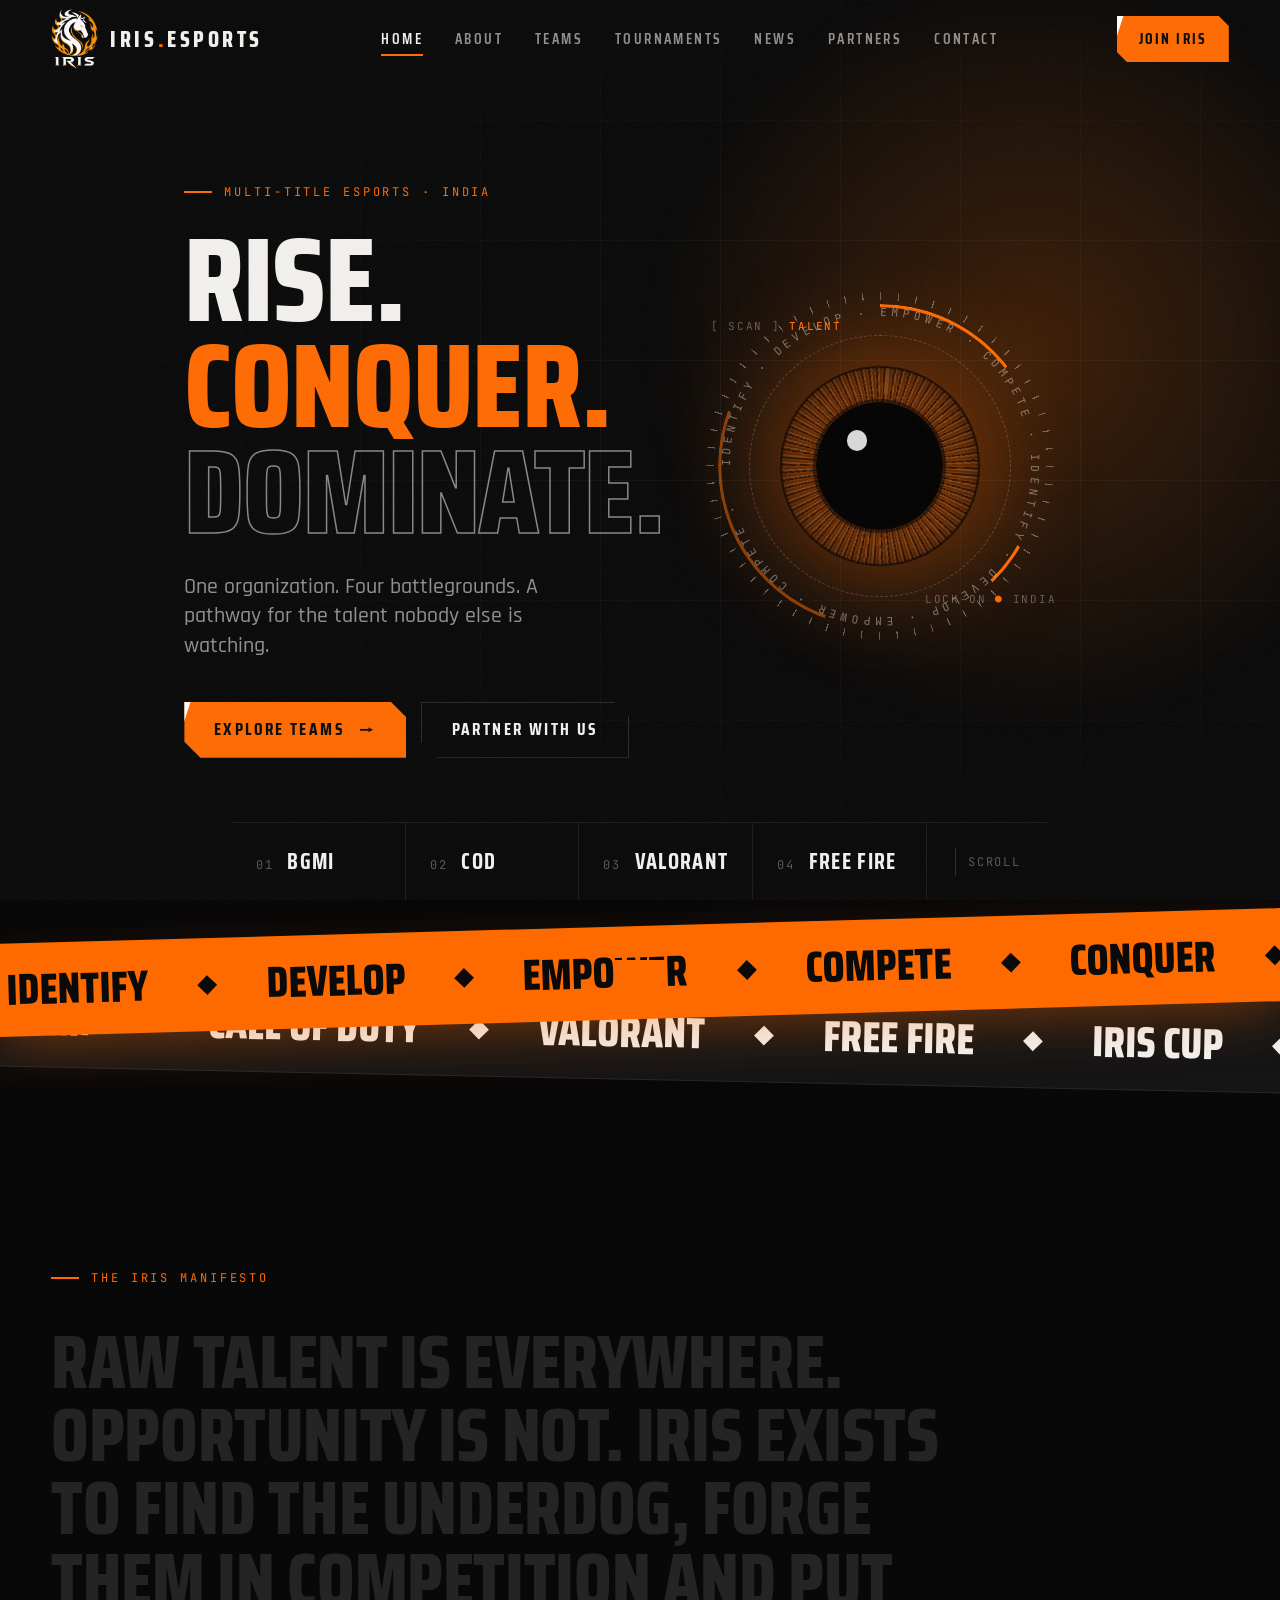
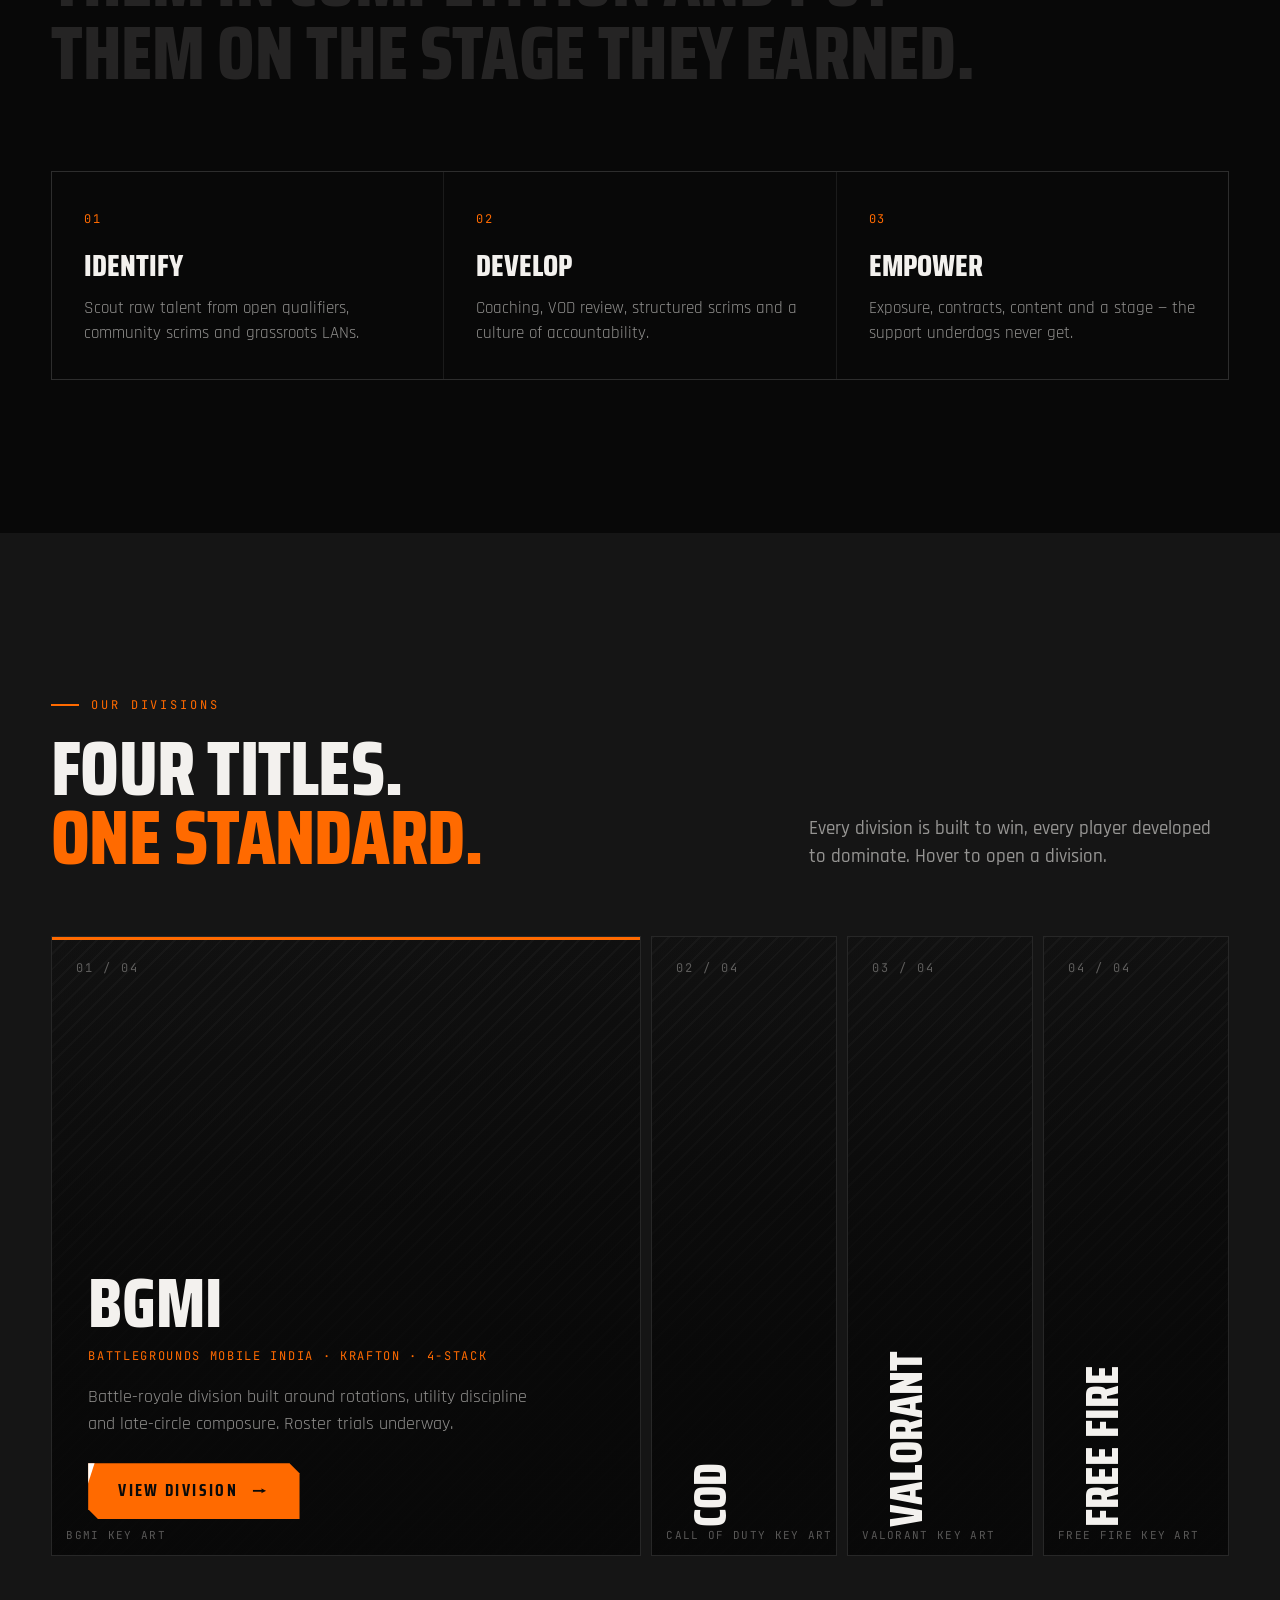
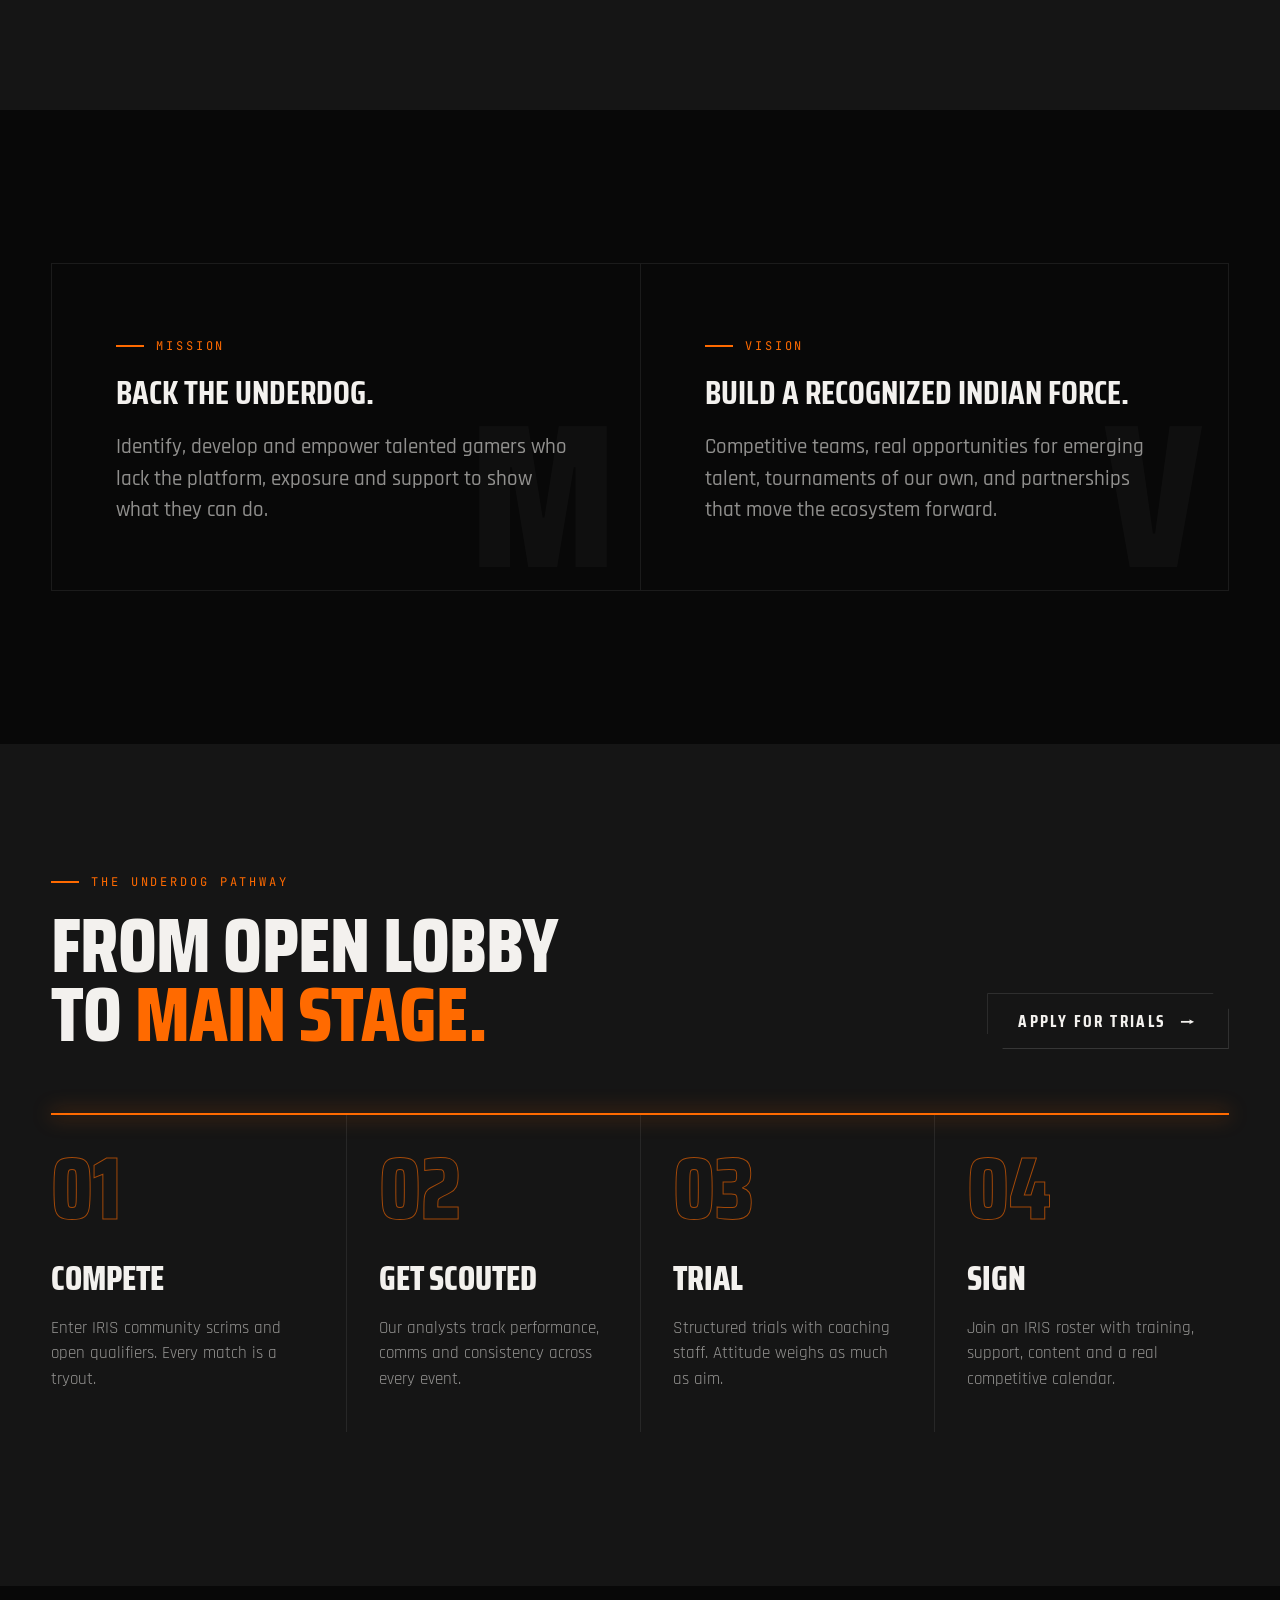
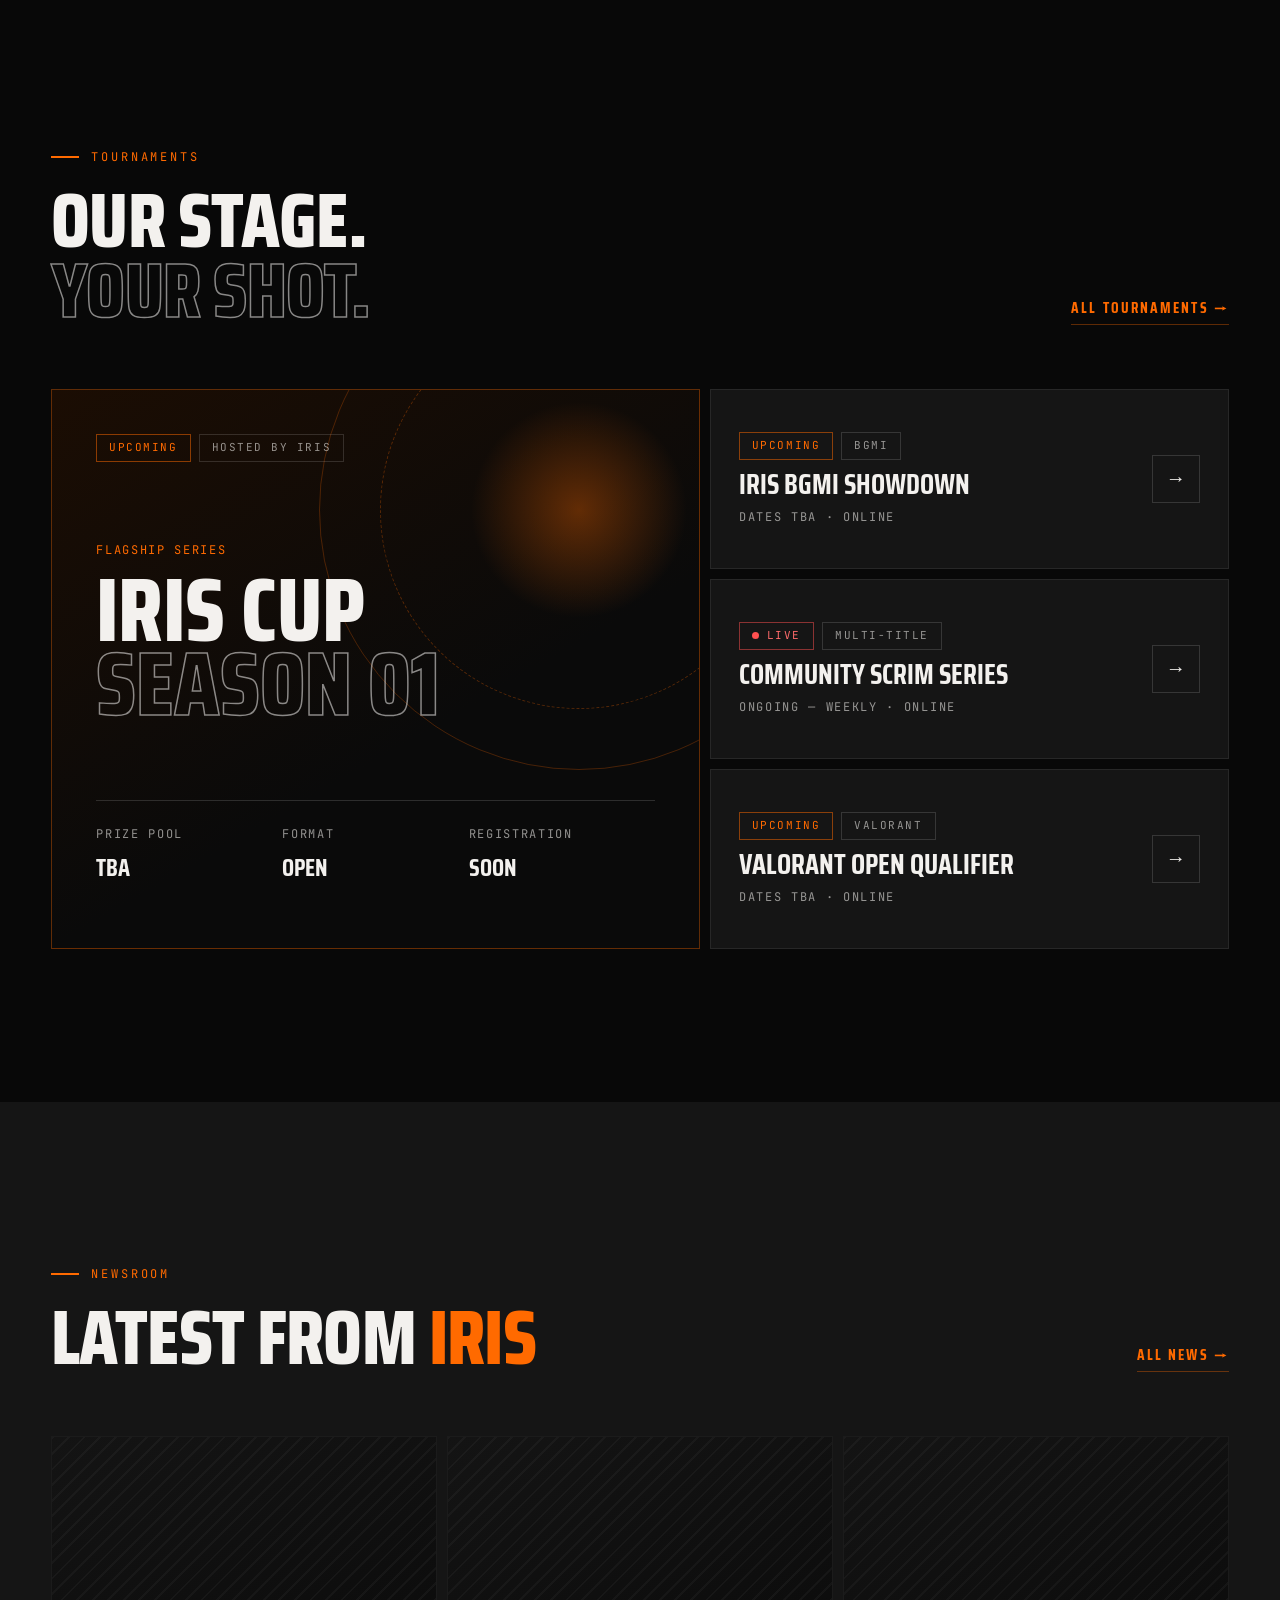
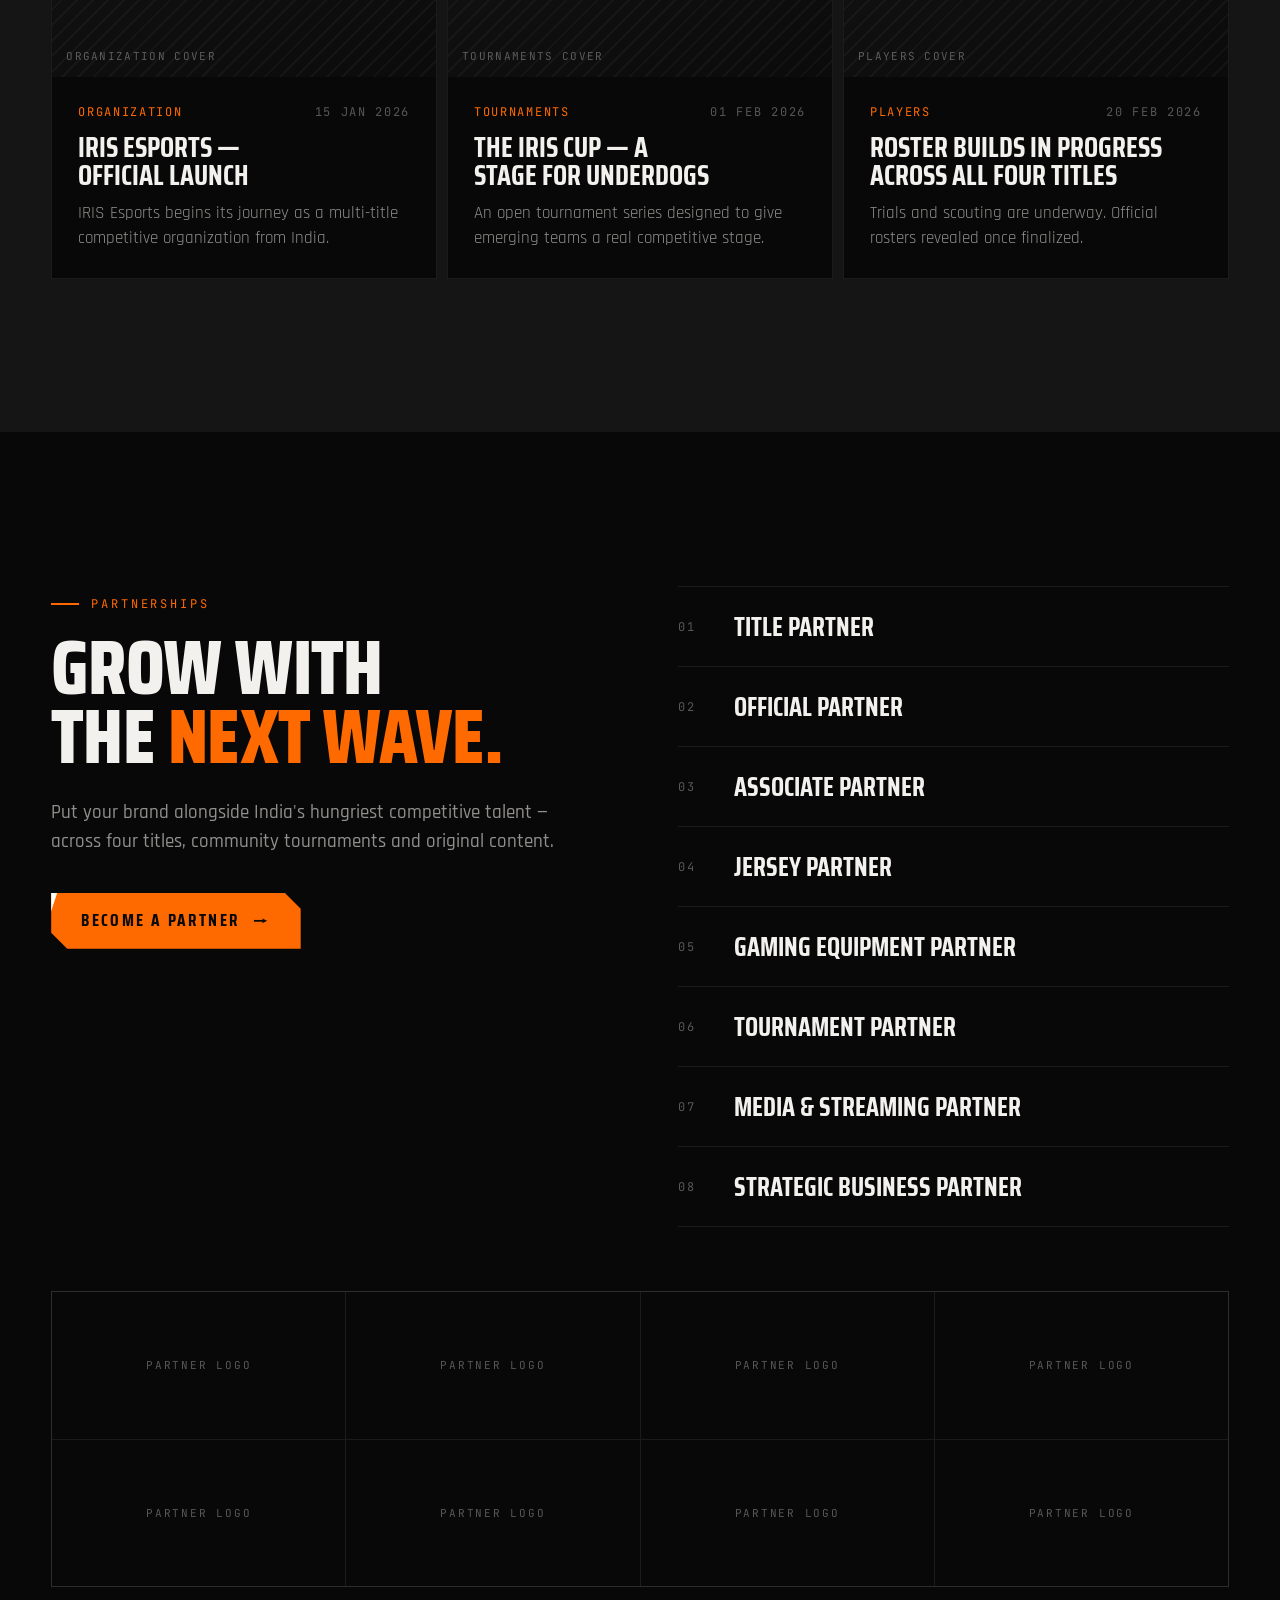
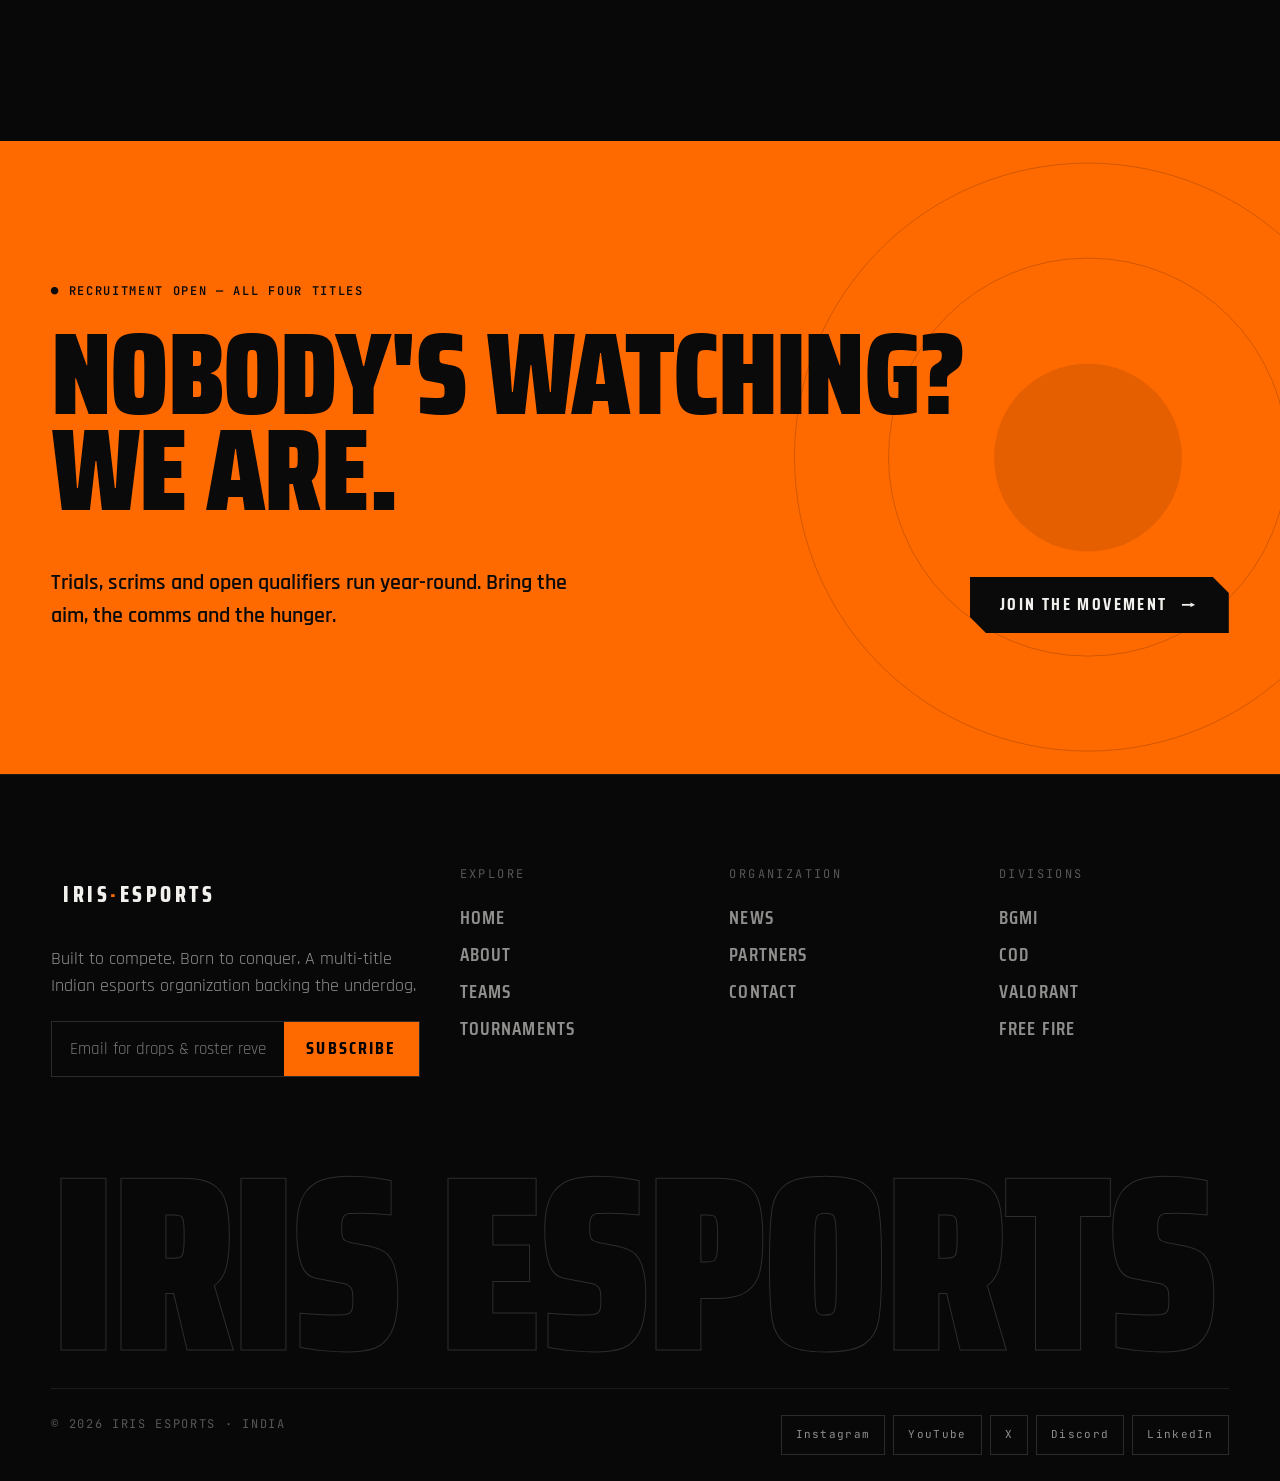
==== commit c545218b: "Update index.html Changed the Fevicon Line 7 from Idex" ====
--- a/index.html
+++ b/index.html
@@ -4,7 +4,7 @@
 <meta charset="utf-8"  data-om-id="c504b544:om-meta-1"/>
 <meta name="viewport" content="width=device-width,initial-scale=1"  data-om-id="c504b544:om-meta-2"/>
 <title data-om-id="c504b544:om-title-1" data-om-text-id="txt:IRIS Esports.html:142:193">IRIS ESPORTS — Built to Compete. Born to Conquer.</title>
-<link rel="icon" href="assets/iris-logo.png"  data-om-id="c504b544:om-link-1"/>
+<link rel="icon" href="IRISFEVICON.png"  data-om-id="c504b544:om-link-1"/>
 <link rel="preconnect" href="https://fonts.googleapis.com"  data-om-id="c504b544:om-link-2"/>
 <link rel="preconnect" href="https://fonts.gstatic.com" crossorigin  data-om-id="c504b544:om-link-3"/>
 <link href="https://fonts.googleapis.com/css2?family=Saira+Condensed:wght@500;600;700;800;900&family=Rajdhani:wght@400;500;600;700&family=JetBrains+Mono:wght@400;500&display=swap" rel="stylesheet"  data-om-id="c504b544:om-link-4"/>
--- a/styles.css
+++ b/styles.css
@@ -74,7 +74,7 @@
 .nav.sc{background:rgba(8,8,8,.78);backdrop-filter:blur(16px);border-color:var(--line)}
 .nav-in{height:78px;display:flex;align-items:center;justify-content:space-between;gap:24px}
 .brand{display:flex;align-items:center;gap:12px}
-.brand img{width:40px;height:40px}
+.brand img{width:auto;height:60px}
 .brand b{font-family:var(--fd);font-weight:800;font-size:22px;letter-spacing:.16em}
 .brand b span{color:var(--flame)}
 .nav-l{display:flex;gap:4px}
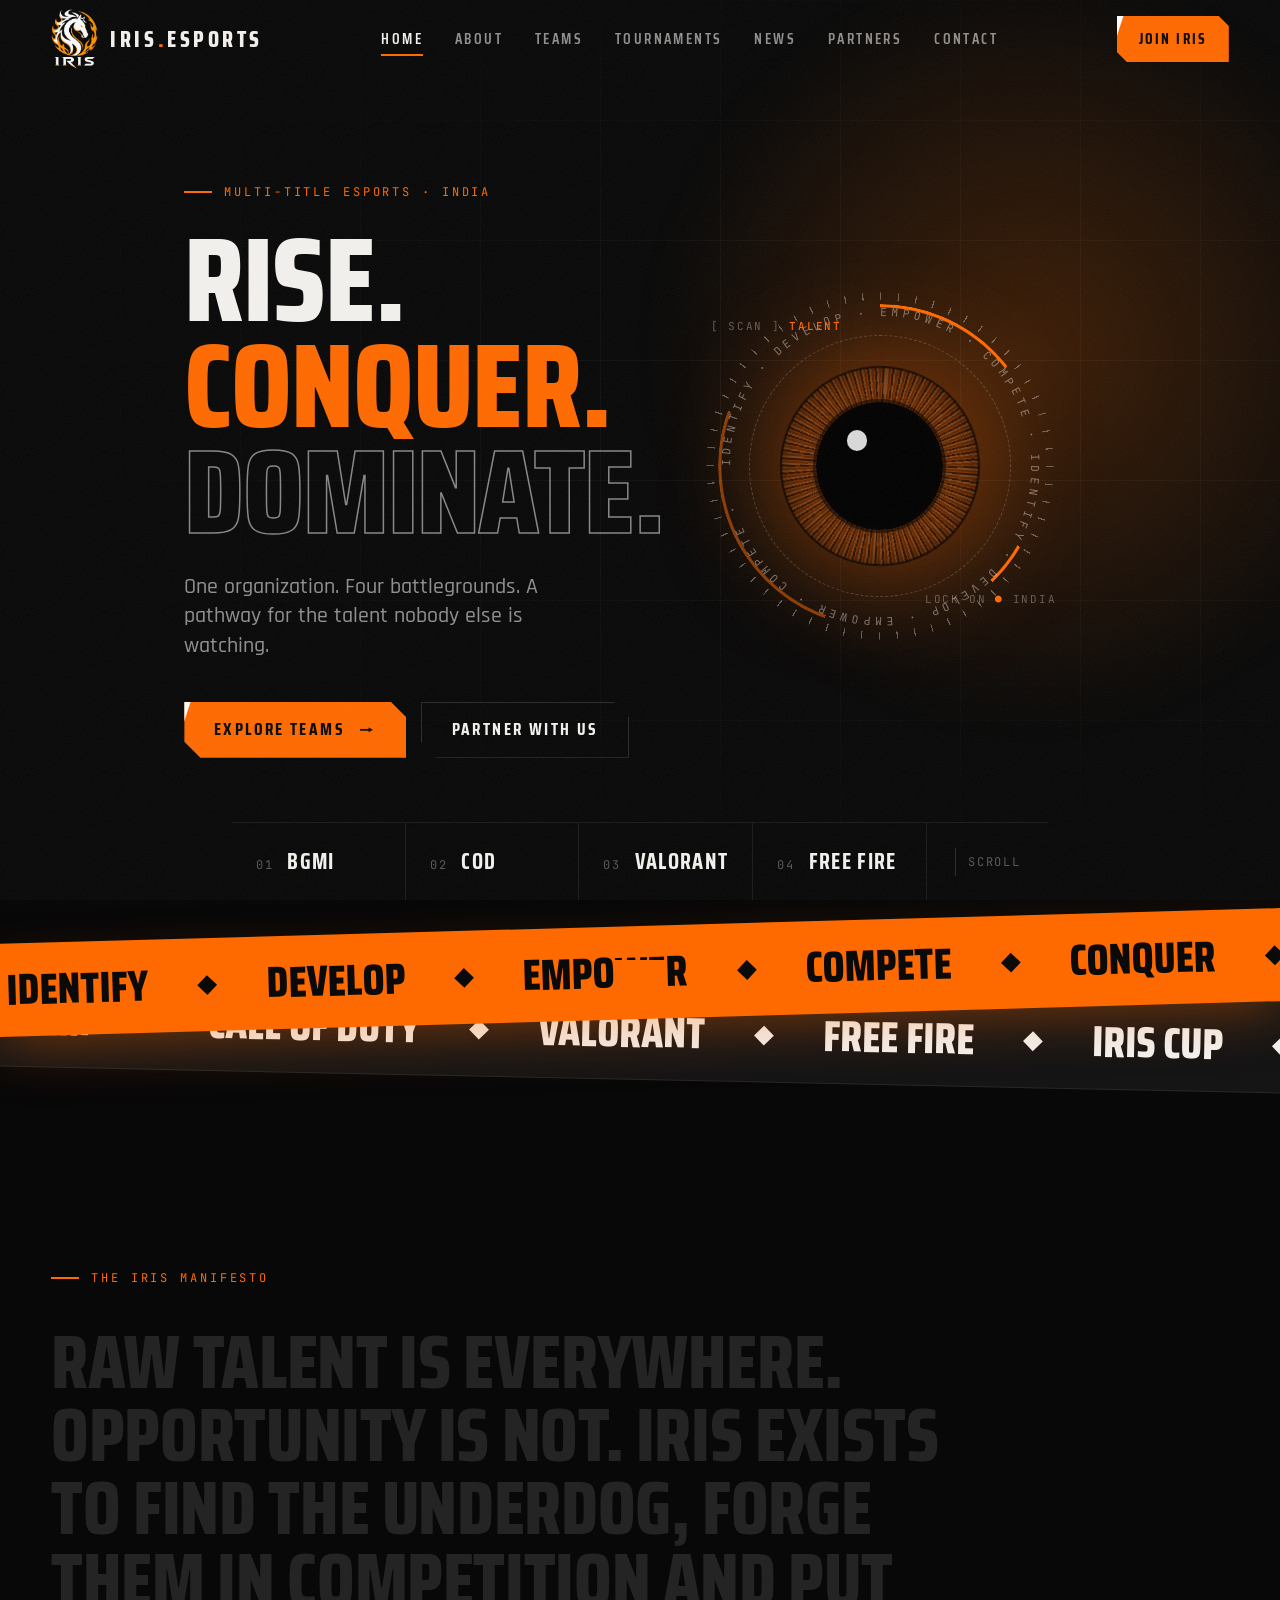
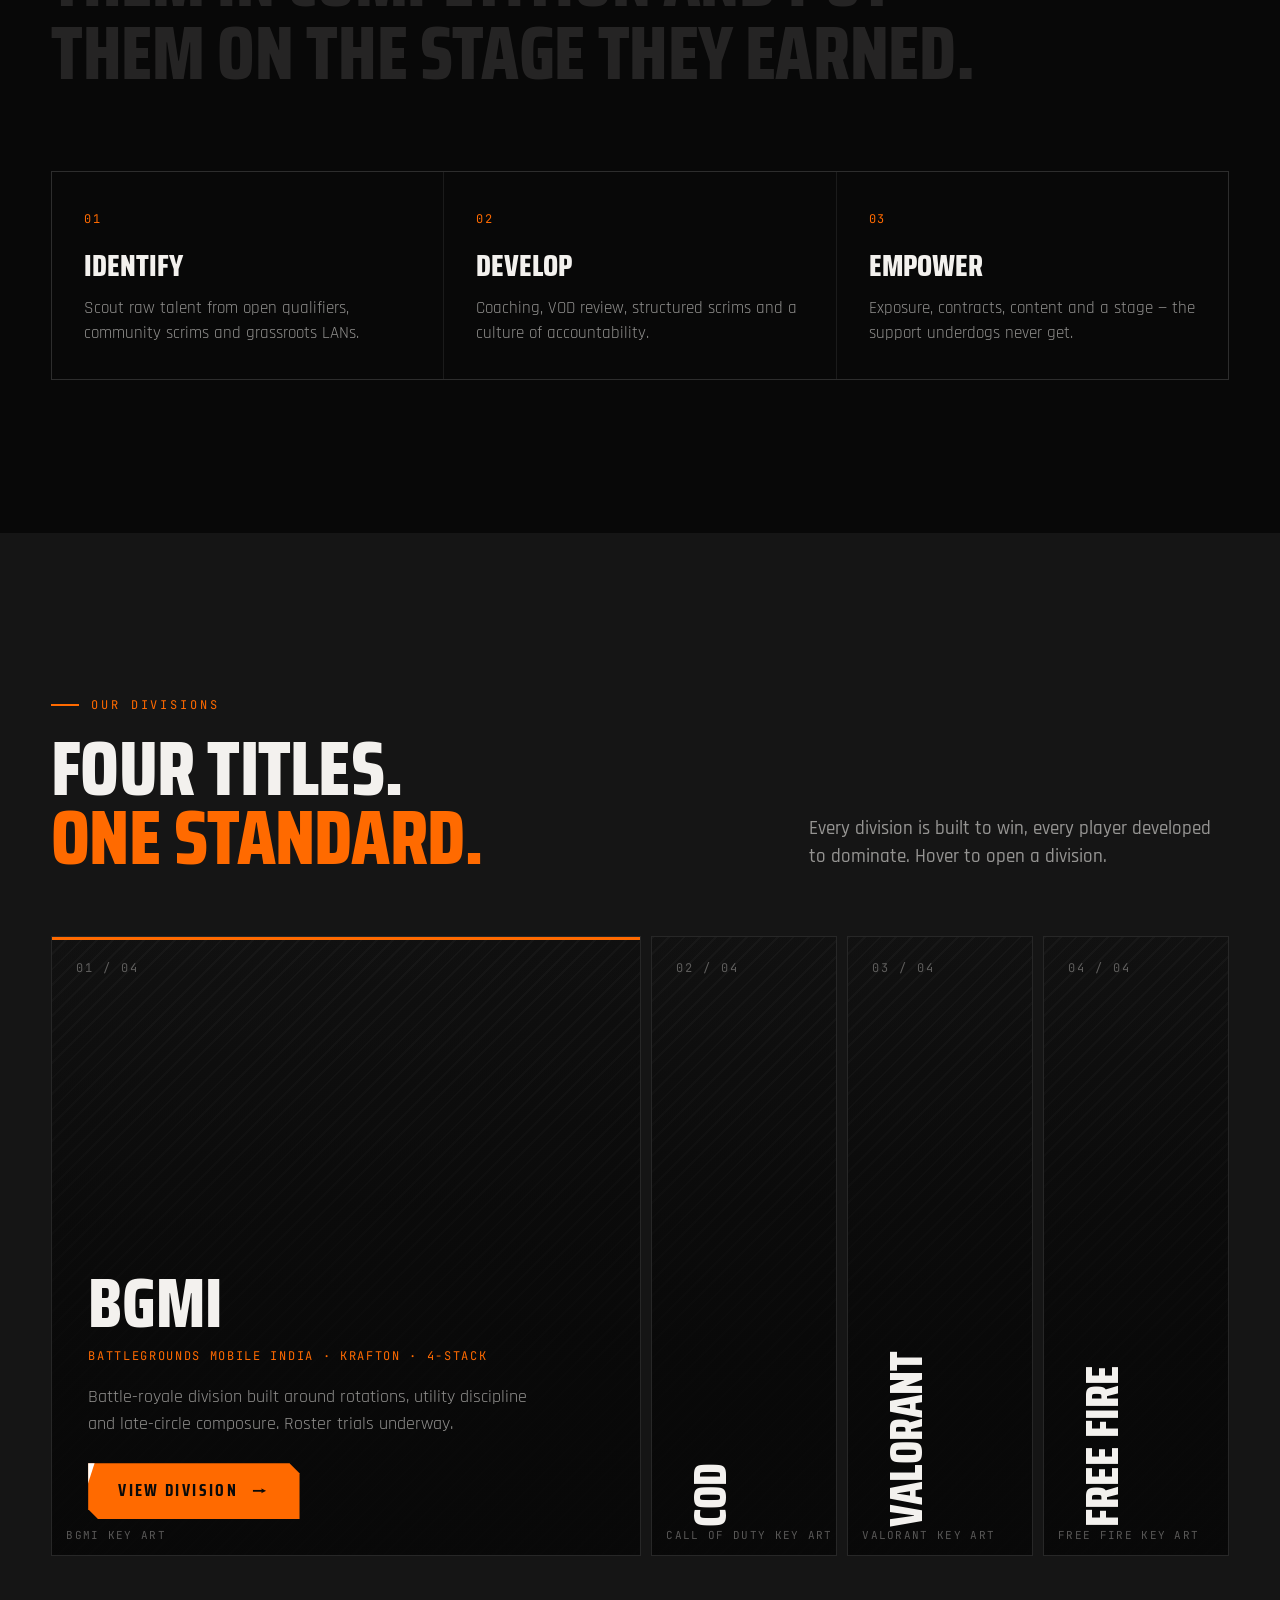
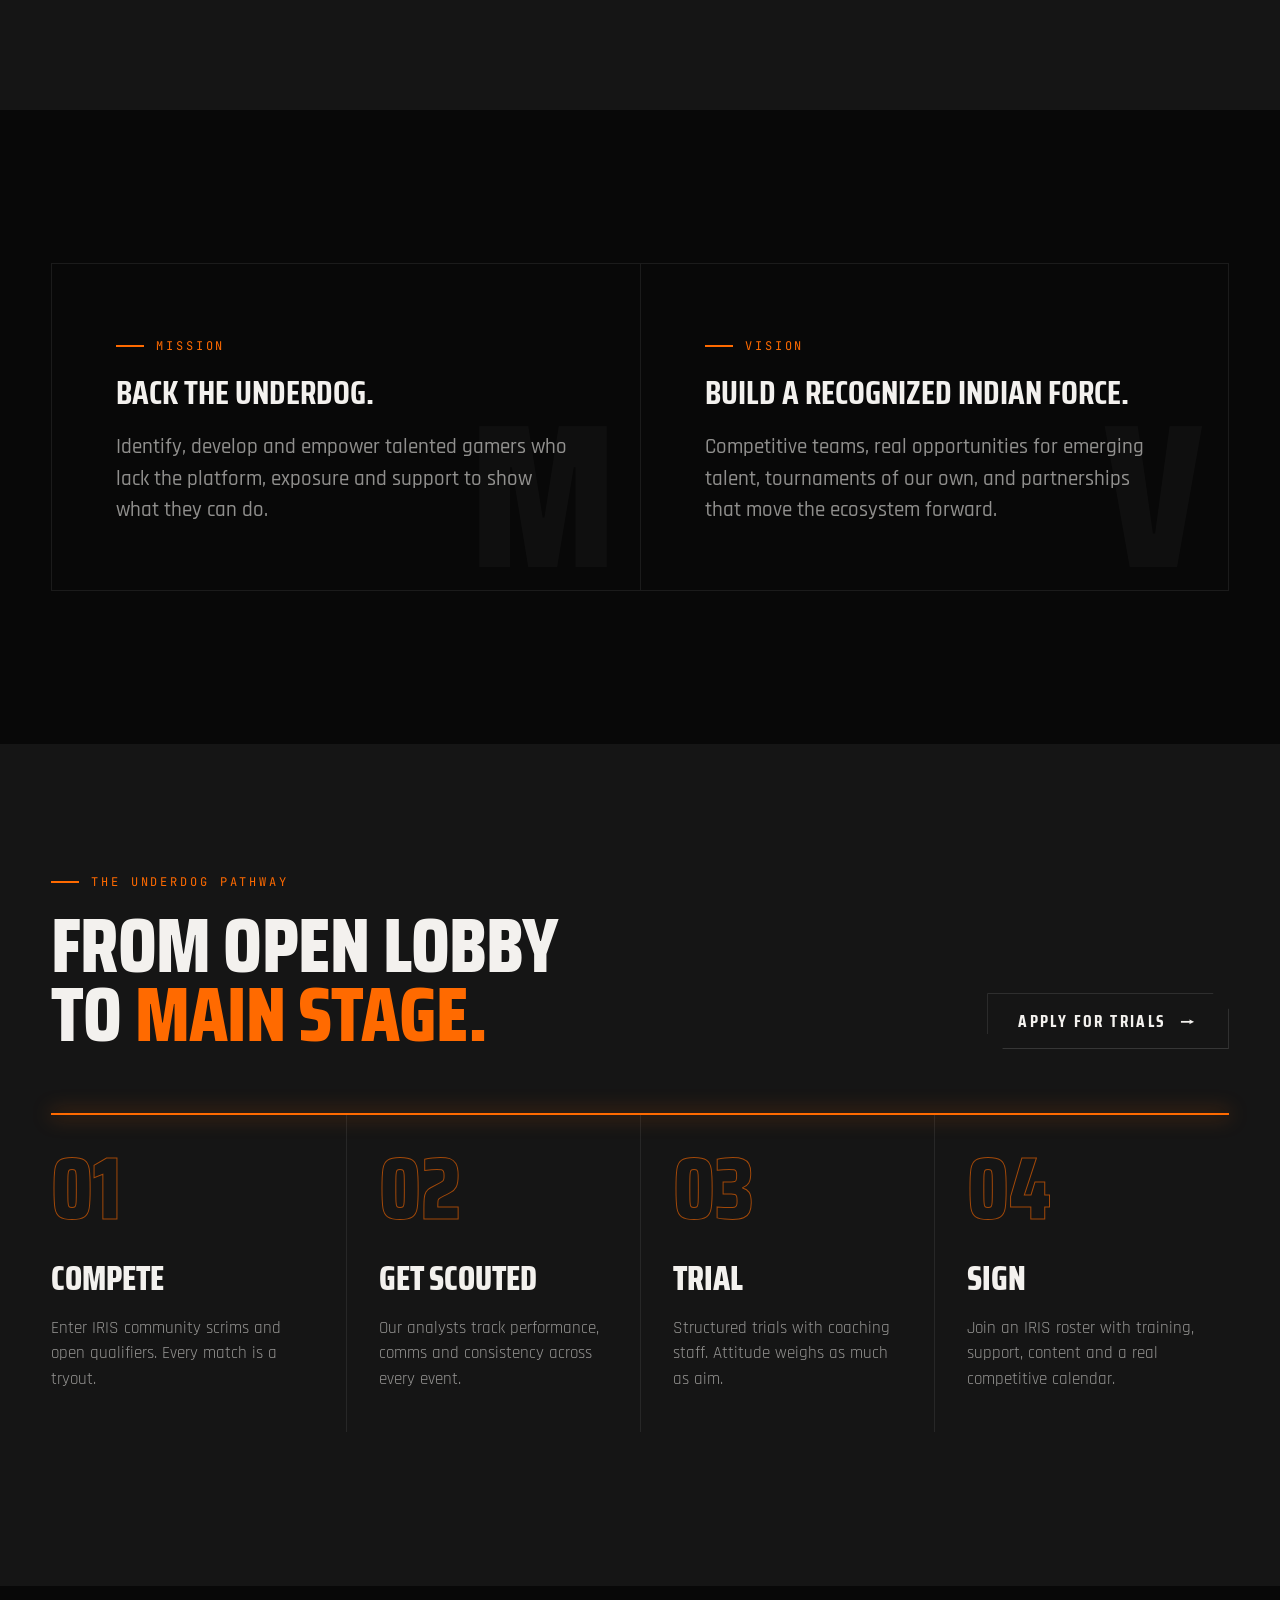
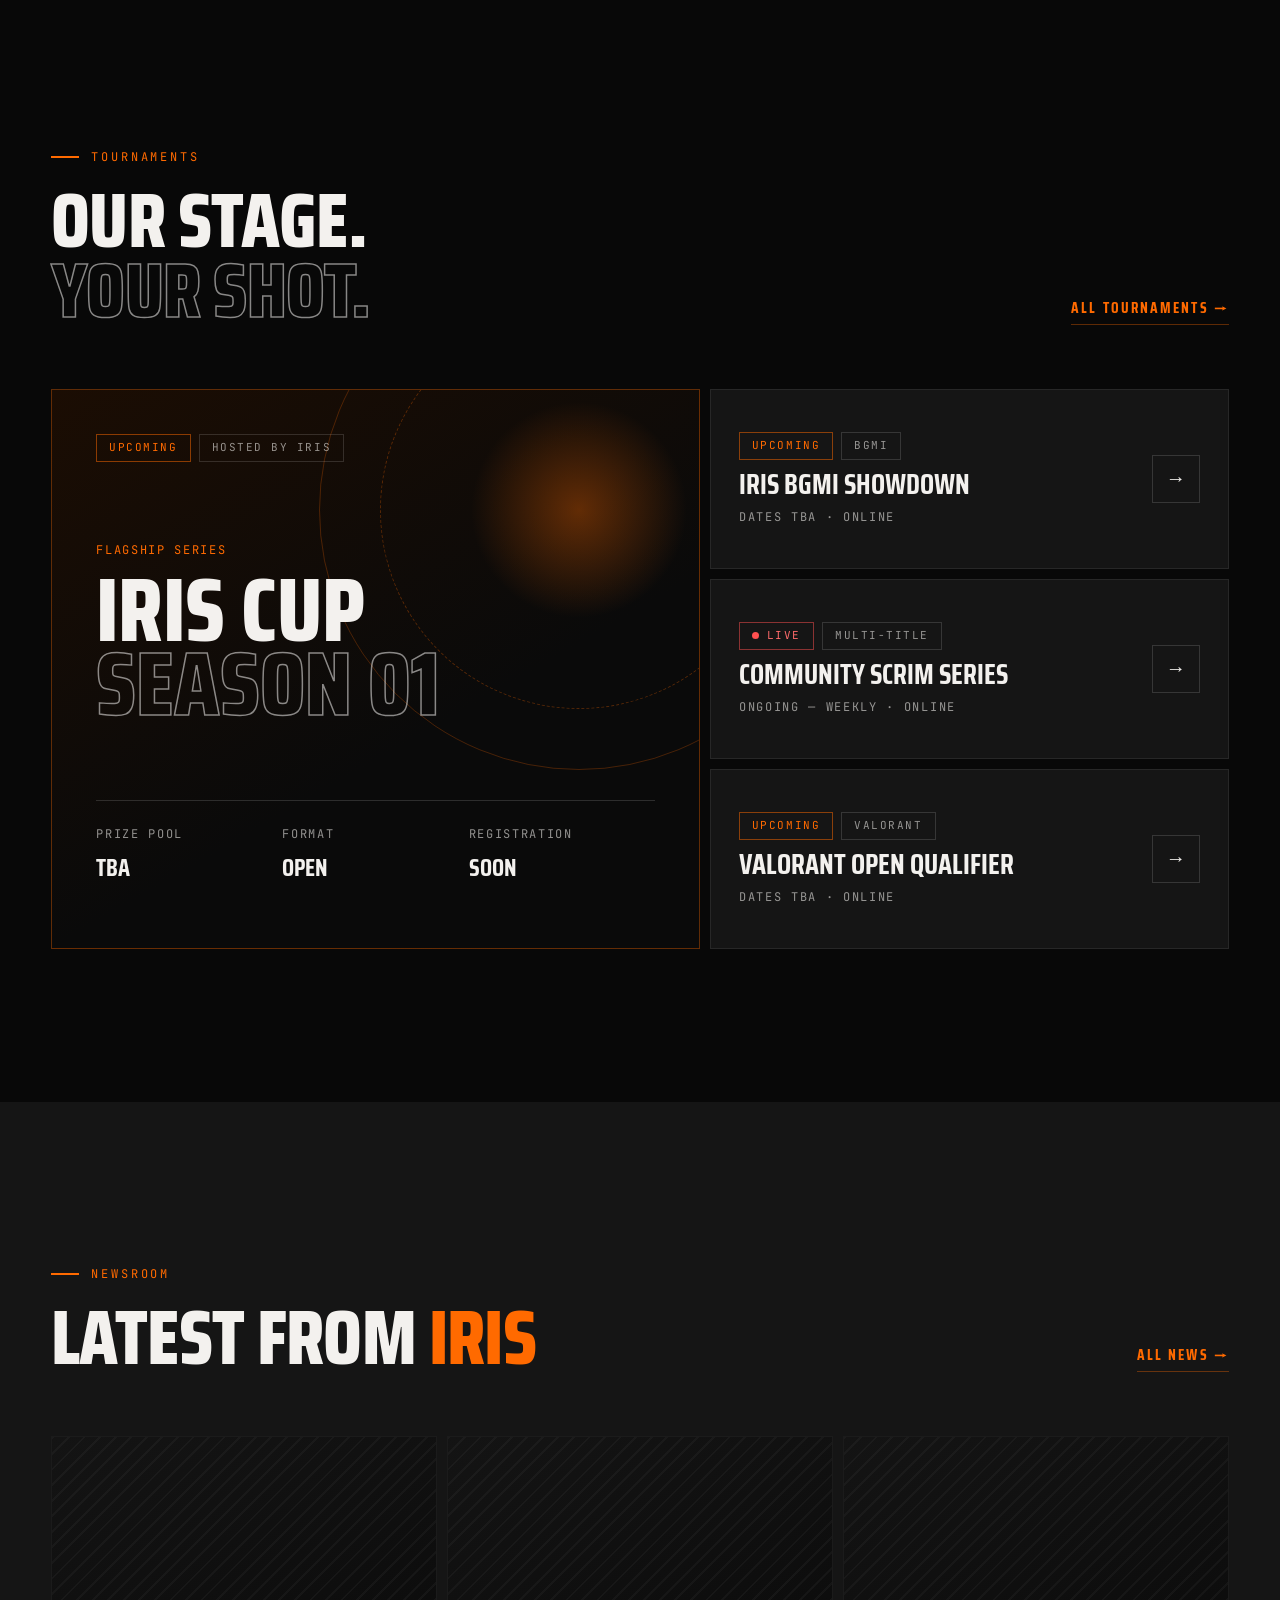
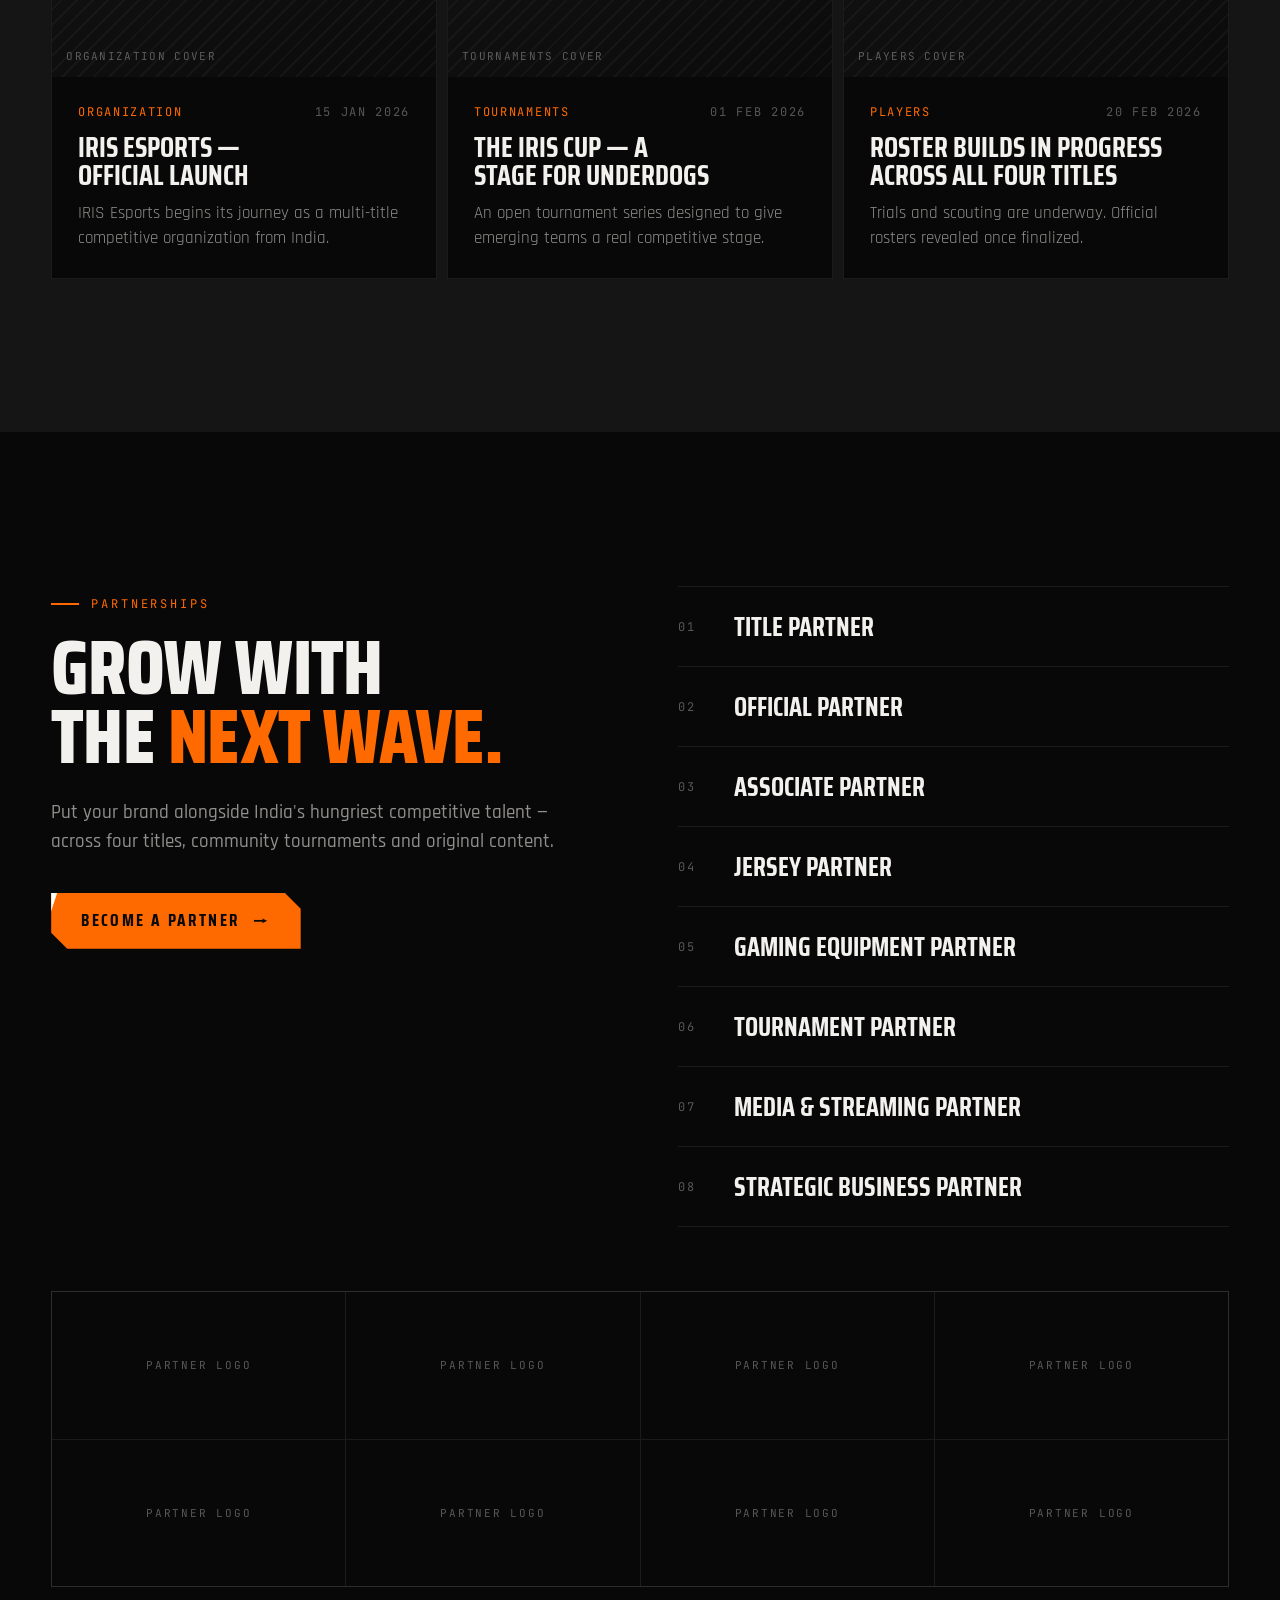
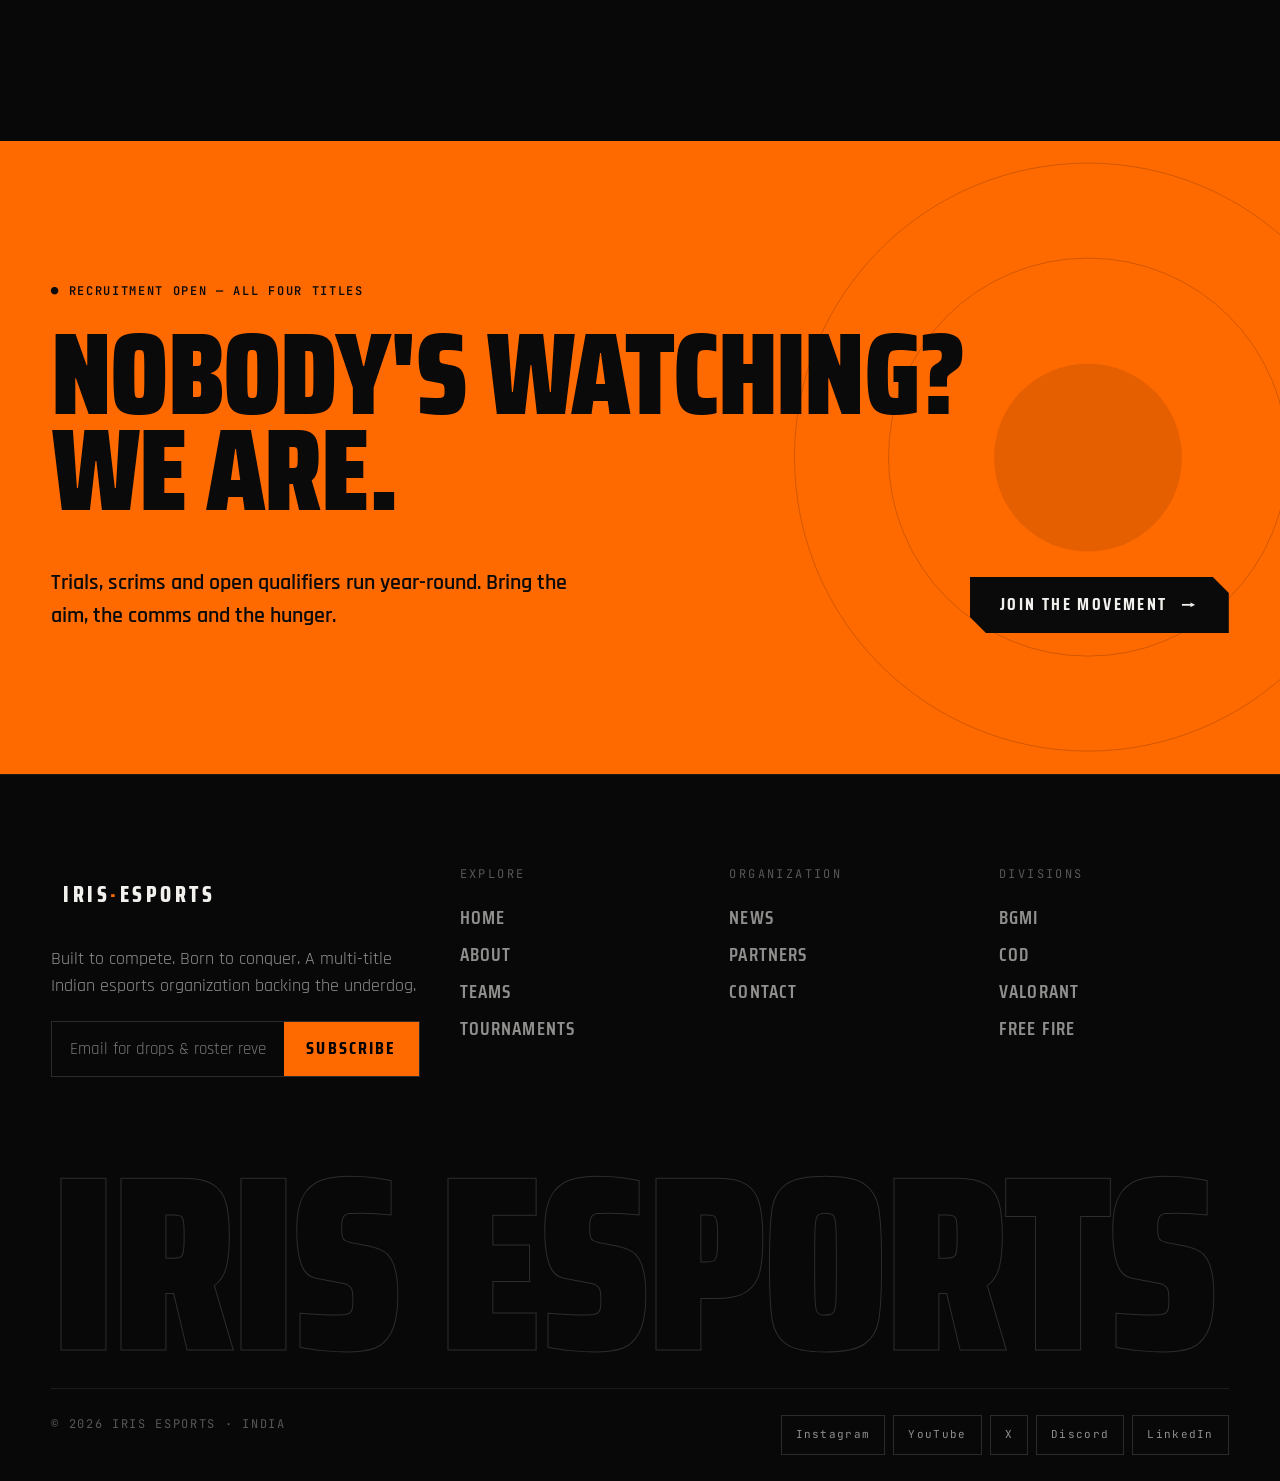
==== commit 110565fb: "Update index.html Changed the Title" ====
--- a/index.html
+++ b/index.html
@@ -3,7 +3,7 @@
 <head data-om-id="c504b544:om-head-1">
 <meta charset="utf-8"  data-om-id="c504b544:om-meta-1"/>
 <meta name="viewport" content="width=device-width,initial-scale=1"  data-om-id="c504b544:om-meta-2"/>
-<title data-om-id="c504b544:om-title-1" data-om-text-id="txt:IRIS Esports.html:142:193">IRIS ESPORTS — Built to Compete. Born to Conquer.</title>
+<title data-om-id="c504b544:om-title-1" data-om-text-id="txt:IRIS Esports.html:142:193">IRIS ESPORTS — Rise.Conquer.Dominate.</title>
 <link rel="icon" href="IRISFEVICON.png"  data-om-id="c504b544:om-link-1"/>
 <link rel="preconnect" href="https://fonts.googleapis.com"  data-om-id="c504b544:om-link-2"/>
 <link rel="preconnect" href="https://fonts.gstatic.com" crossorigin  data-om-id="c504b544:om-link-3"/>
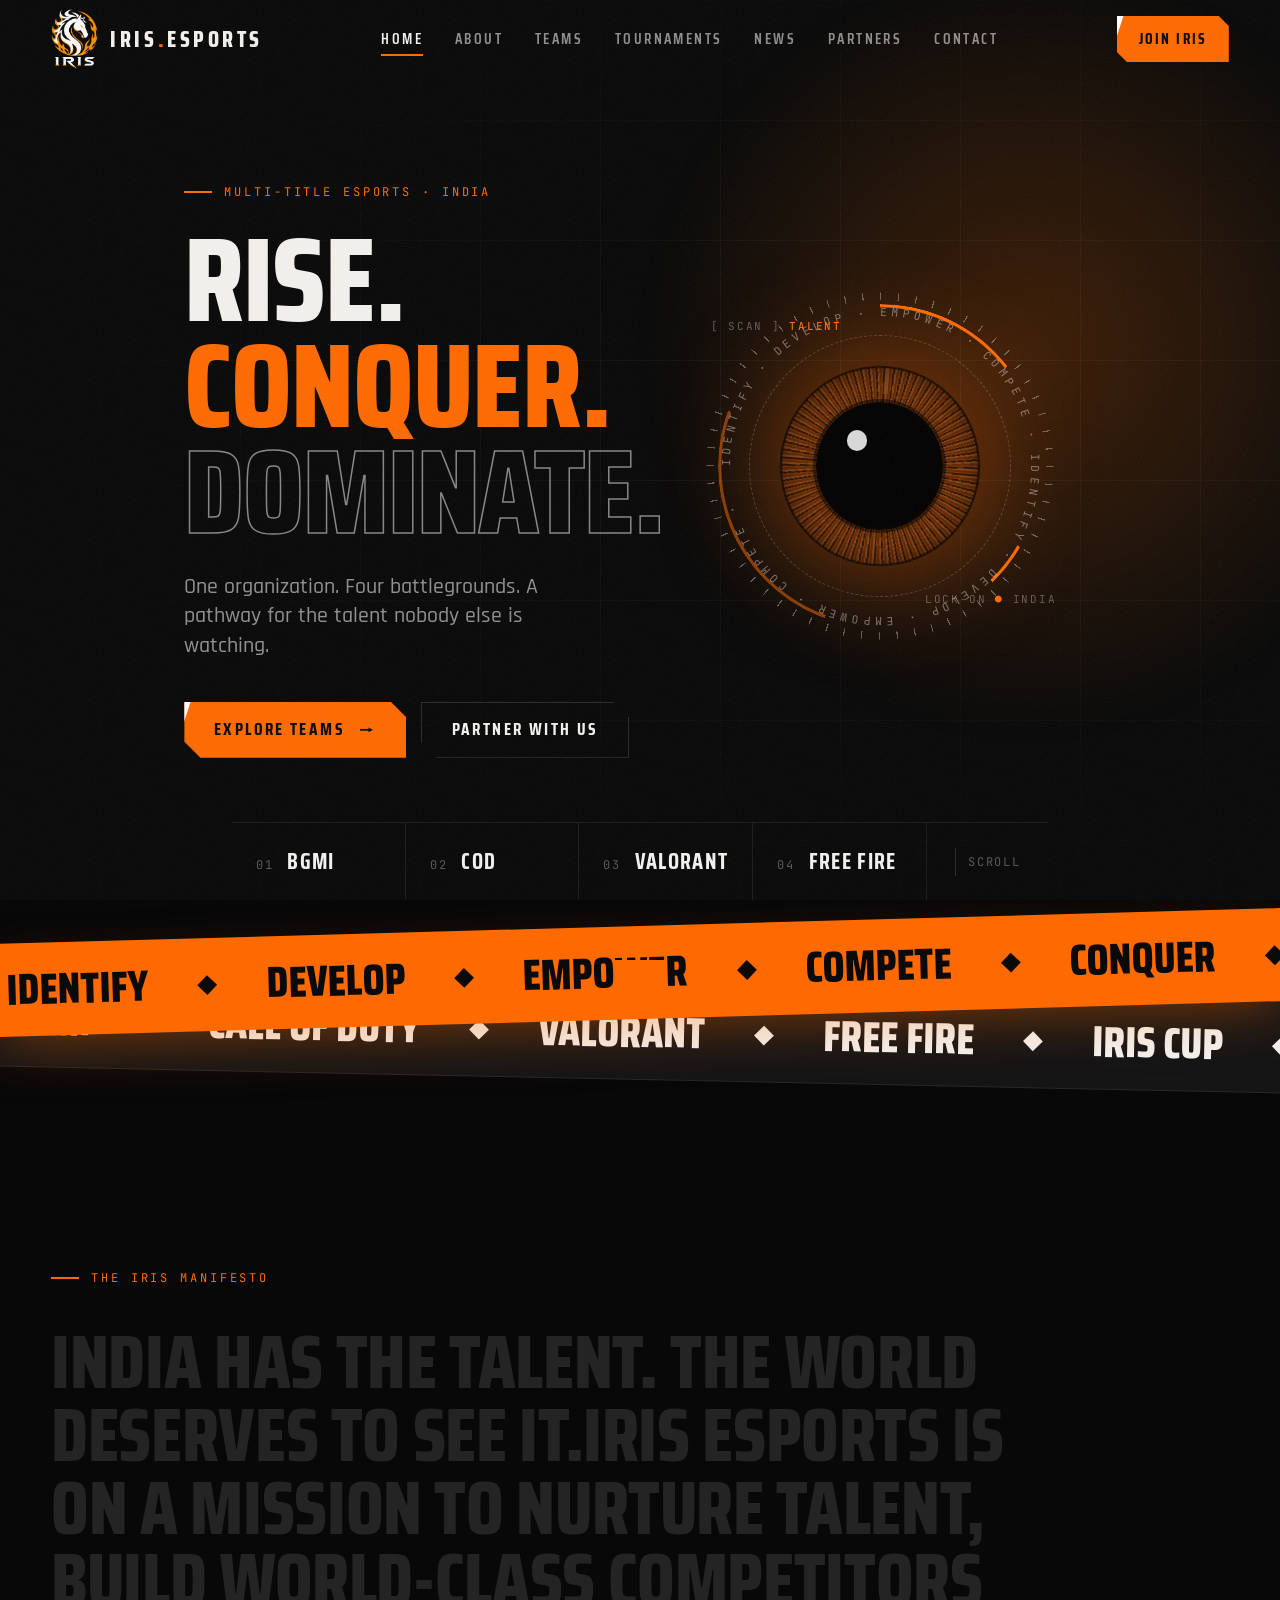
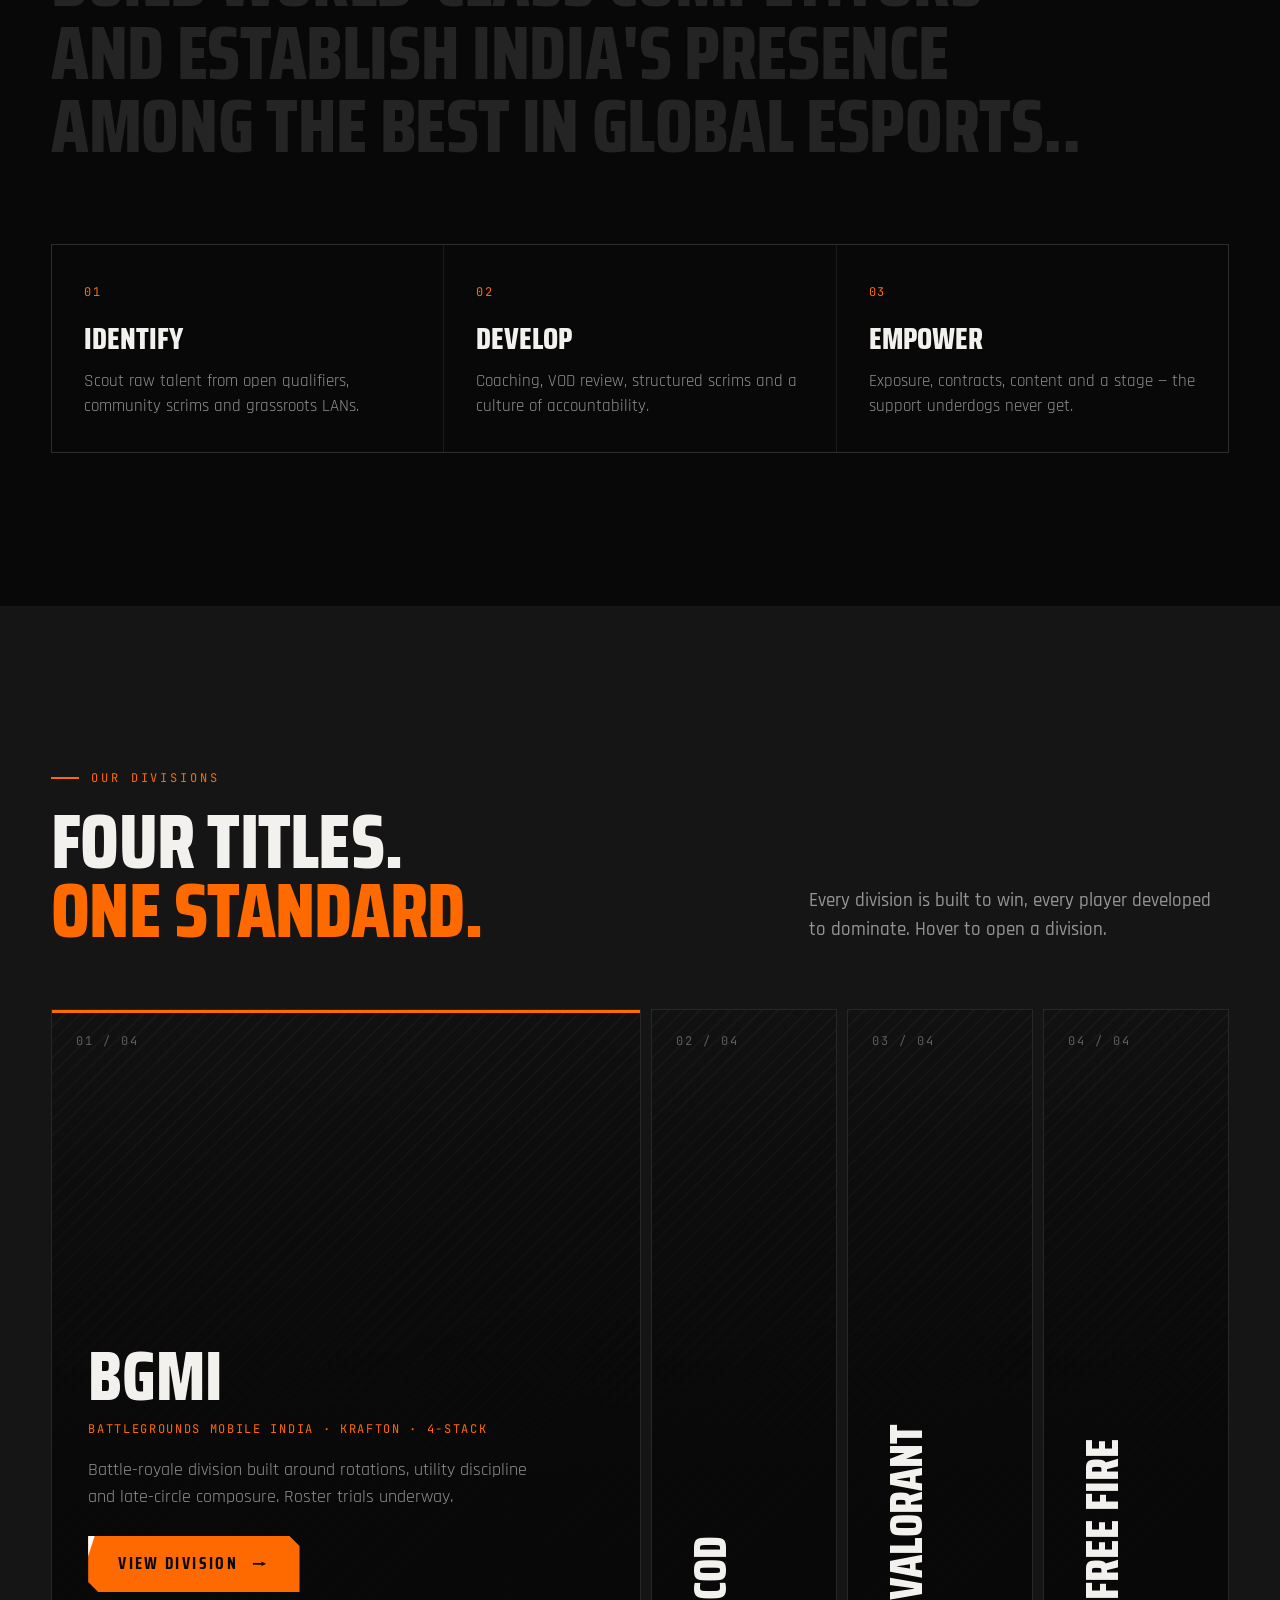
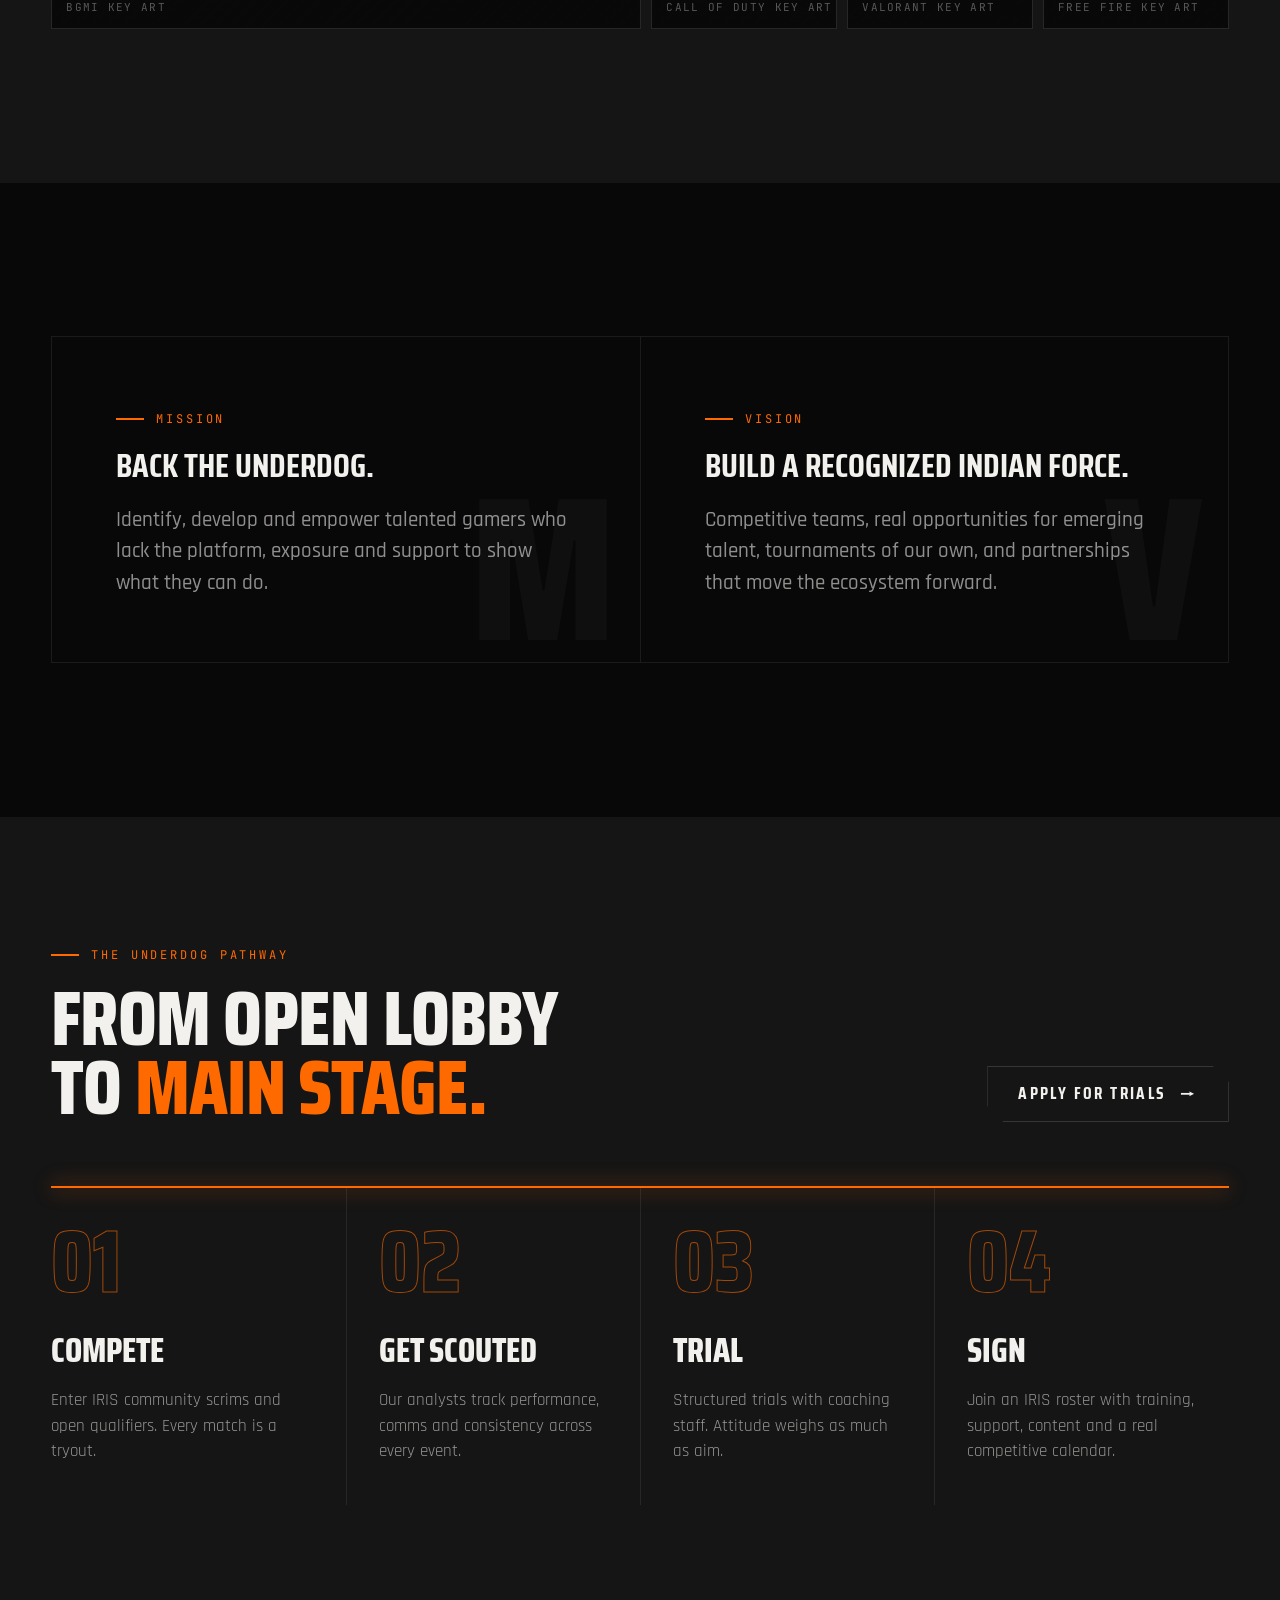
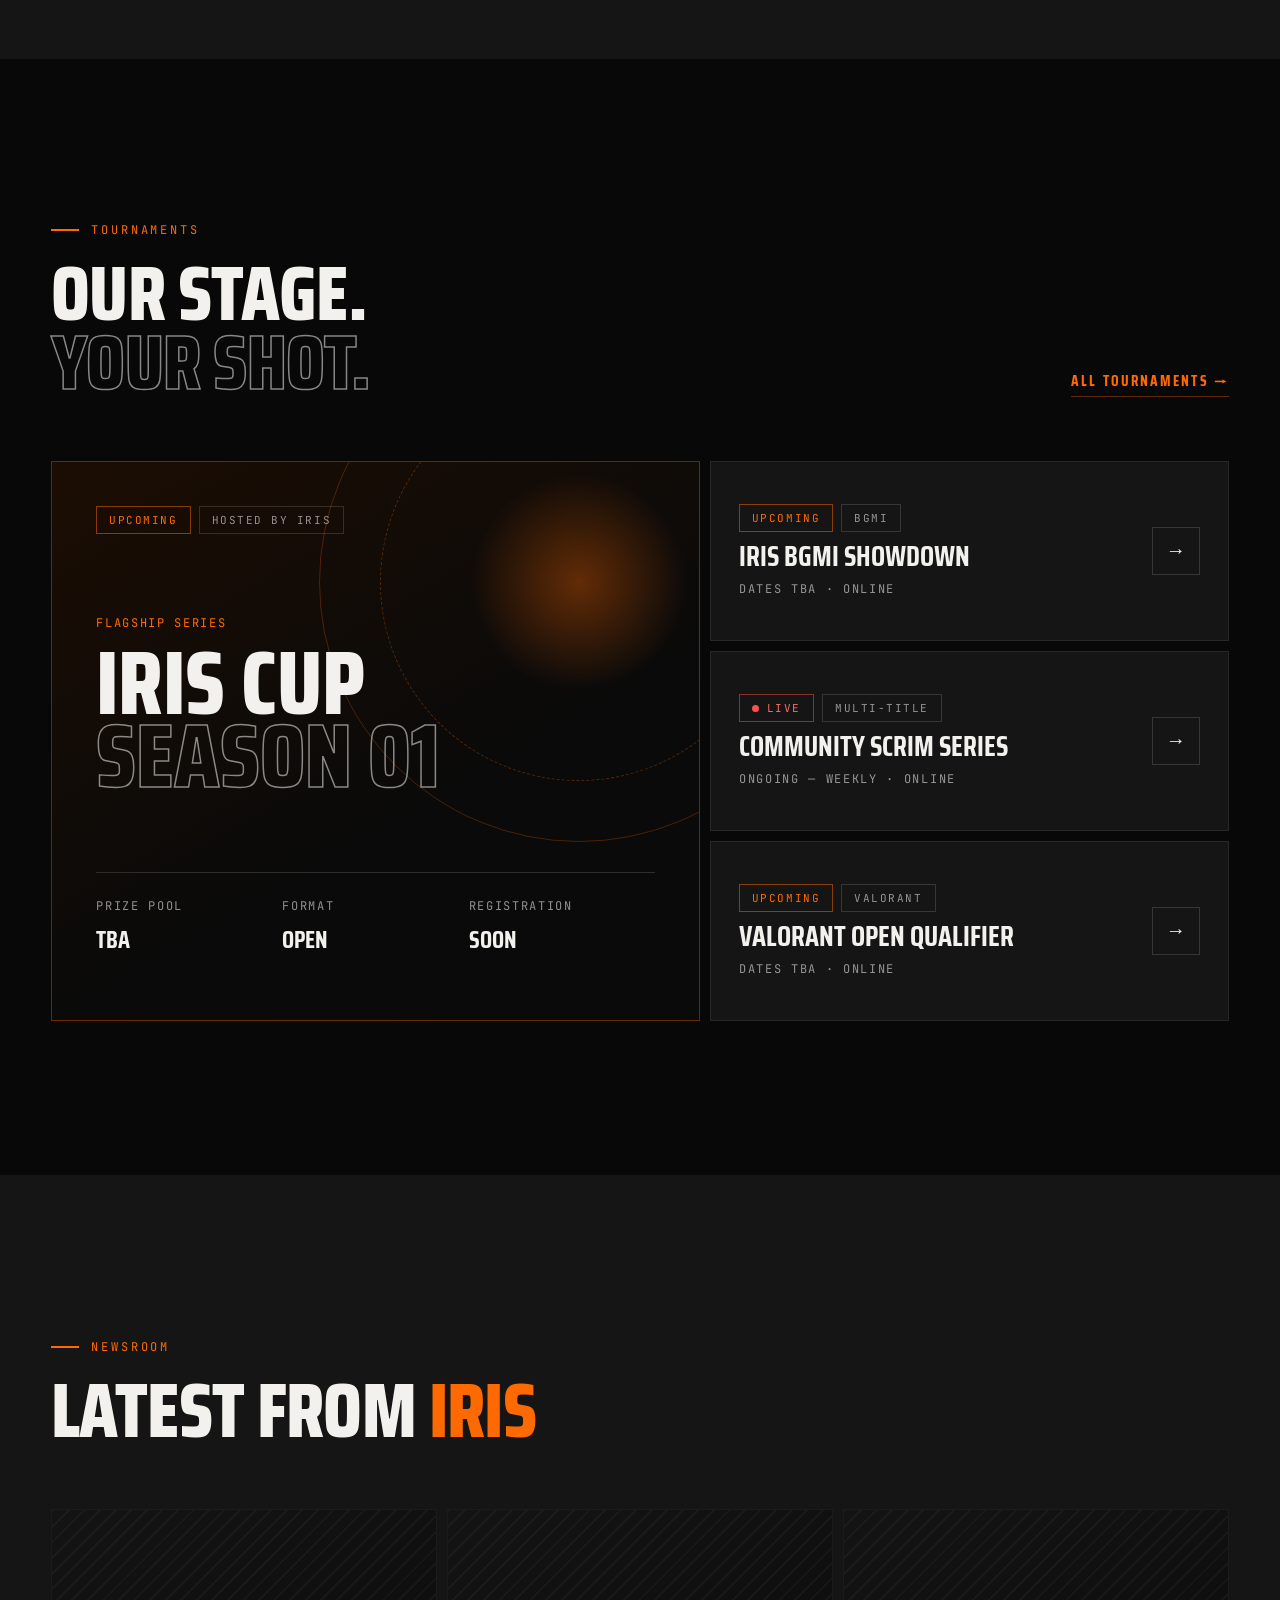
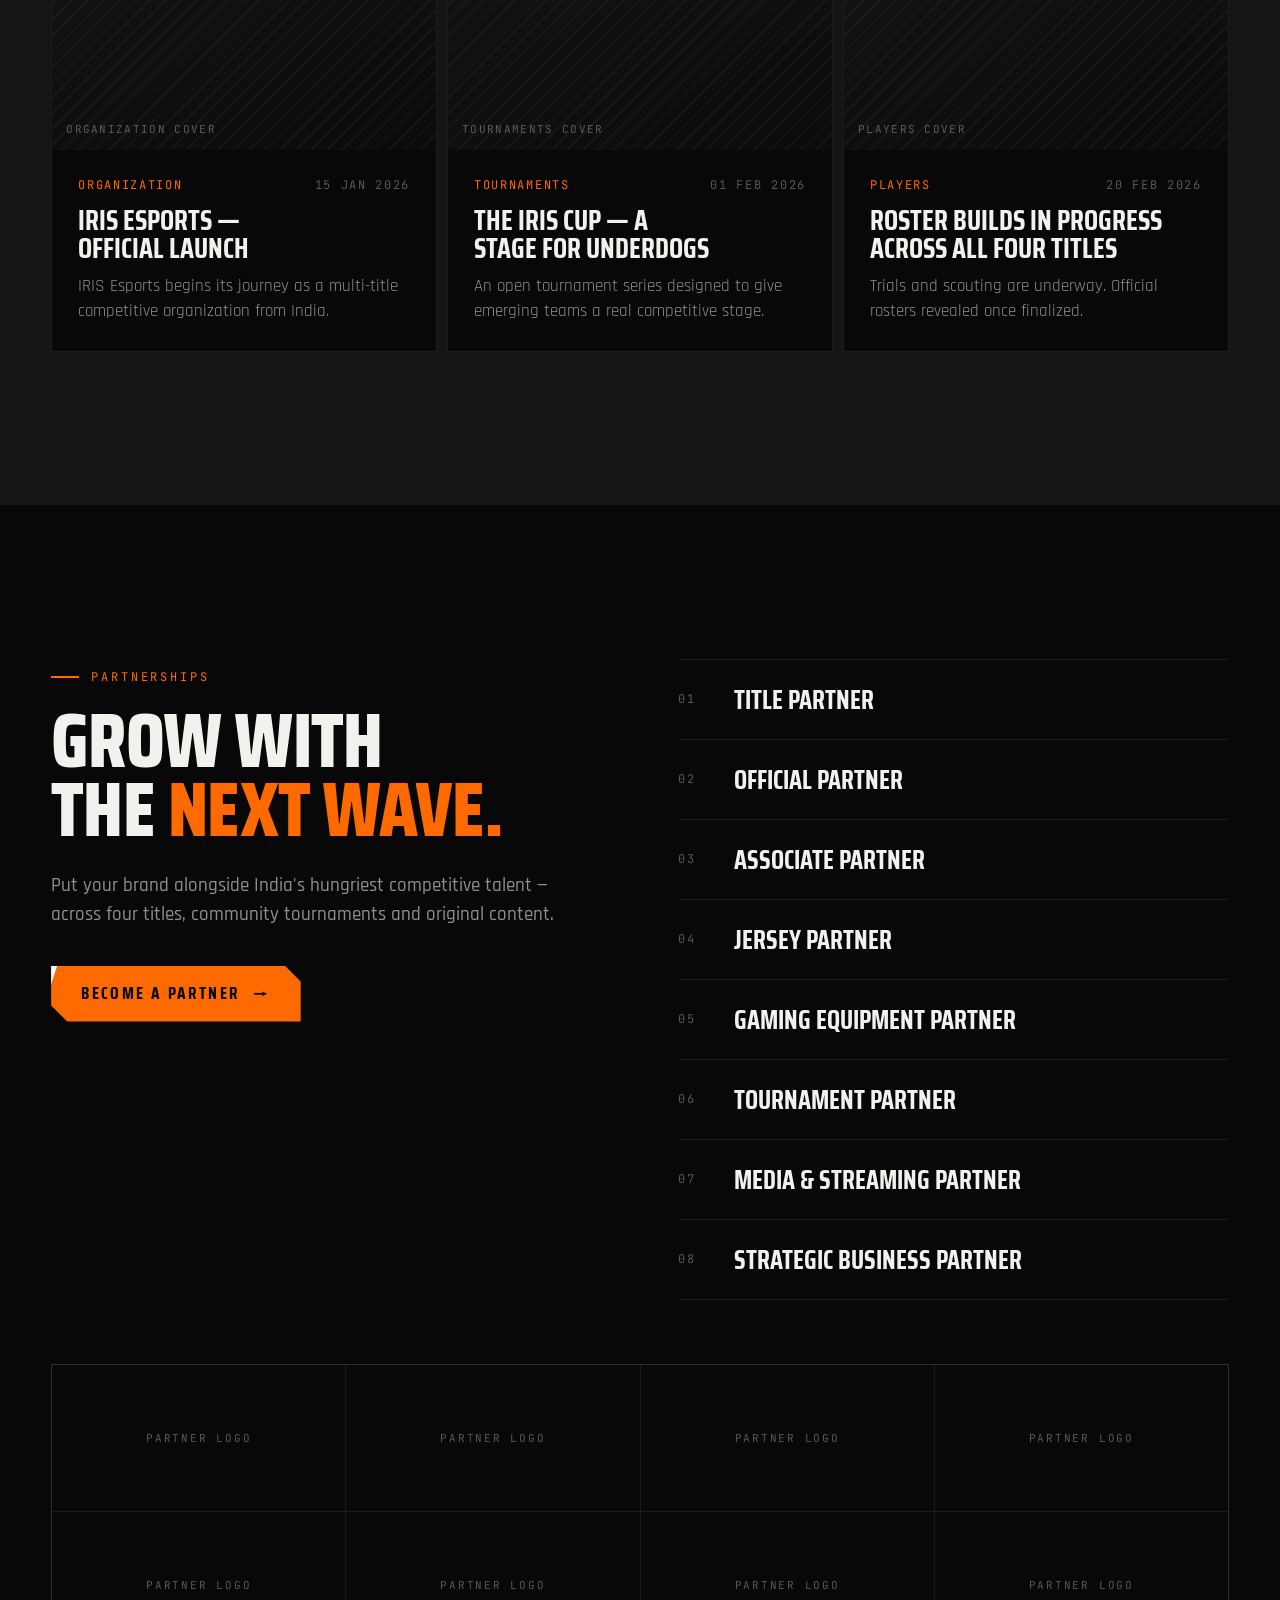
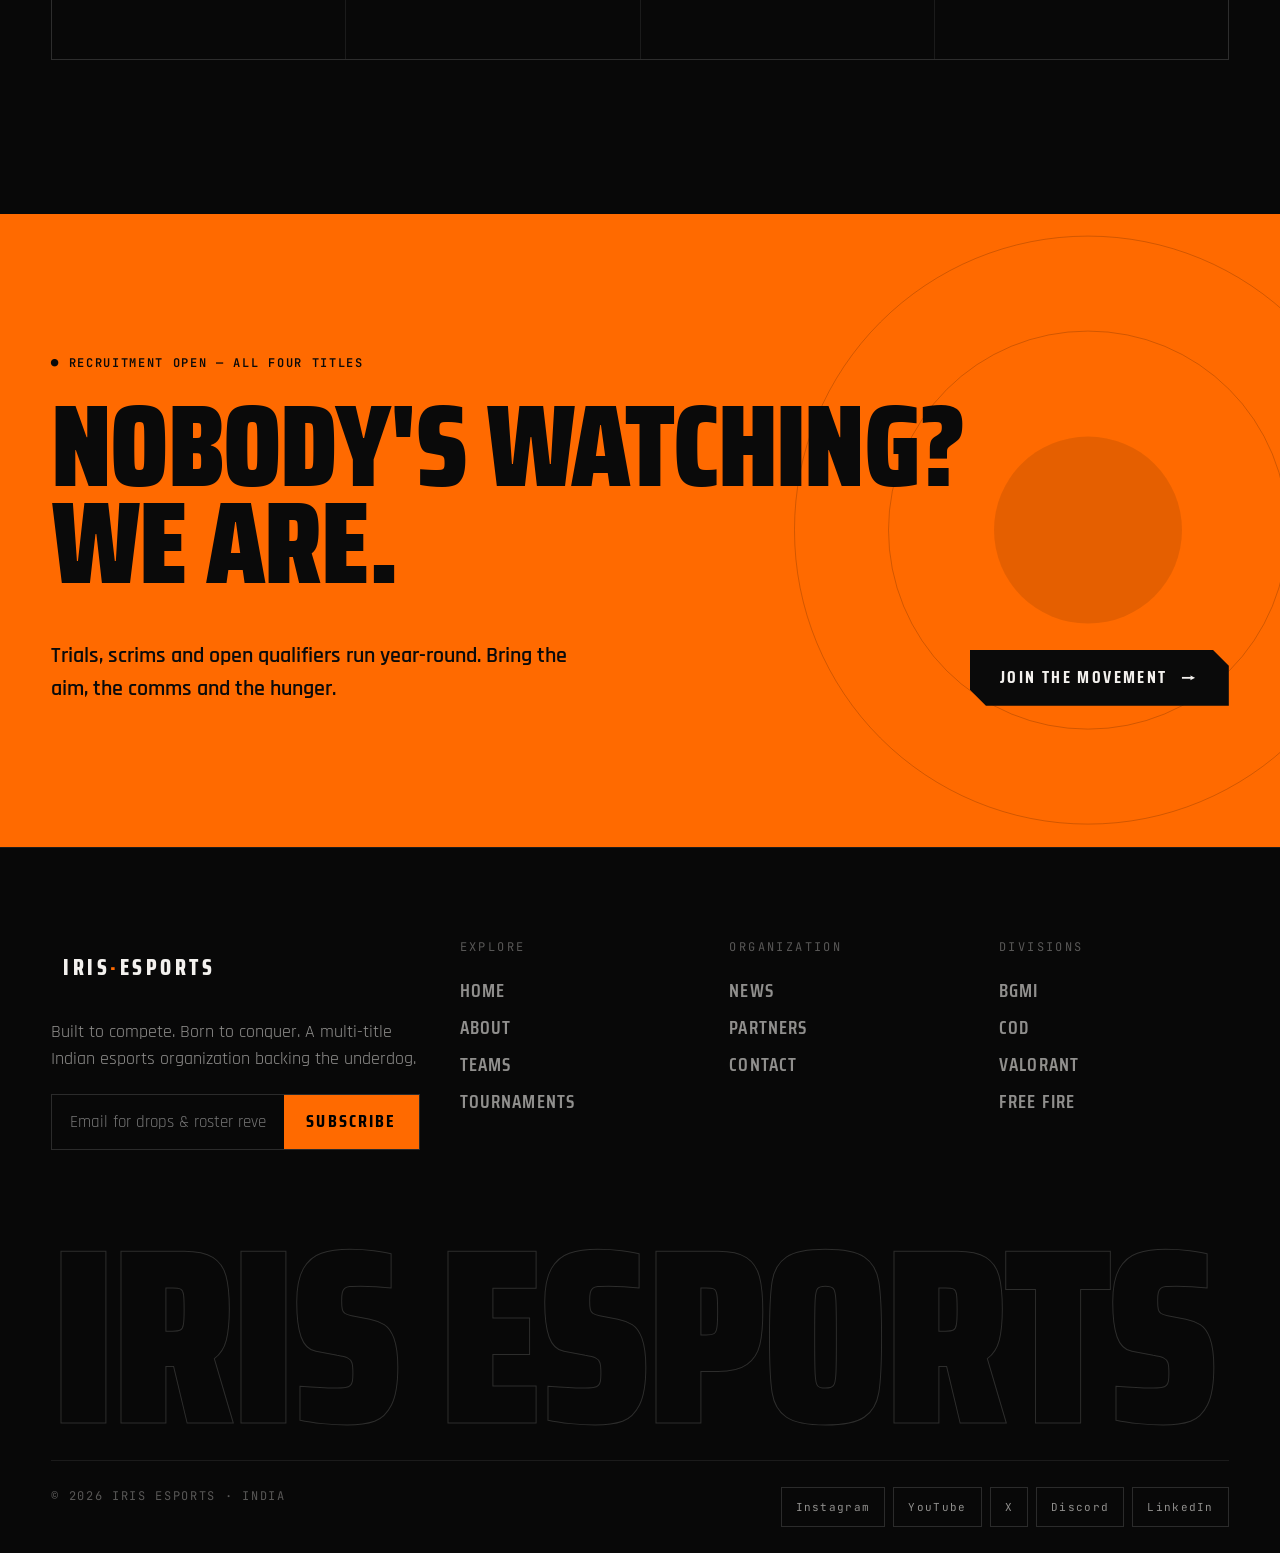
==== commit 027875fc: "Update index.html" ====
--- a/index.html
+++ b/index.html
@@ -11,7 +11,7 @@
 <link rel="stylesheet" href="styles.css"  data-om-id="c504b544:om-link-5"/>
 <link rel="stylesheet" href="assets/google-fonts.css"/></head>
 <body data-om-id="c504b544:om-body-1">
-<div data-om-id="c504b544:om-div-1" class="pre" id="pre"><div data-om-id="c504b544:om-div-2" class="pre-c"><img src="assets/iris-logo.png" alt=""  data-om-id="c504b544:om-img-1"/><div data-om-id="c504b544:om-div-3" class="pre-bar"><i data-om-id="c504b544:om-i-1"></i></div><span data-om-id="c504b544:om-span-1" data-om-text-id="txt:IRIS Esports.html:806:818" class="mono" style="color:var(--dim)">Initializing</span></div></div>
+<div data-om-id="c504b544:om-div-1" class="pre" id="pre"><div data-om-id="c504b544:om-div-2" class="pre-c"><img src="IRISLogoWhiteShade.png" alt=""  data-om-id="c504b544:om-img-1"/><div data-om-id="c504b544:om-div-3" class="pre-bar"><i data-om-id="c504b544:om-i-1"></i></div><span data-om-id="c504b544:om-span-1" data-om-text-id="txt:IRIS Esports.html:806:818" class="mono" style="color:var(--dim)">Initializing</span></div></div>
 <div data-om-id="c504b544:om-div-4" id="root"></div>
 
 <script data-om-id="c504b544:om-script-1" src="react.development.js"></script>
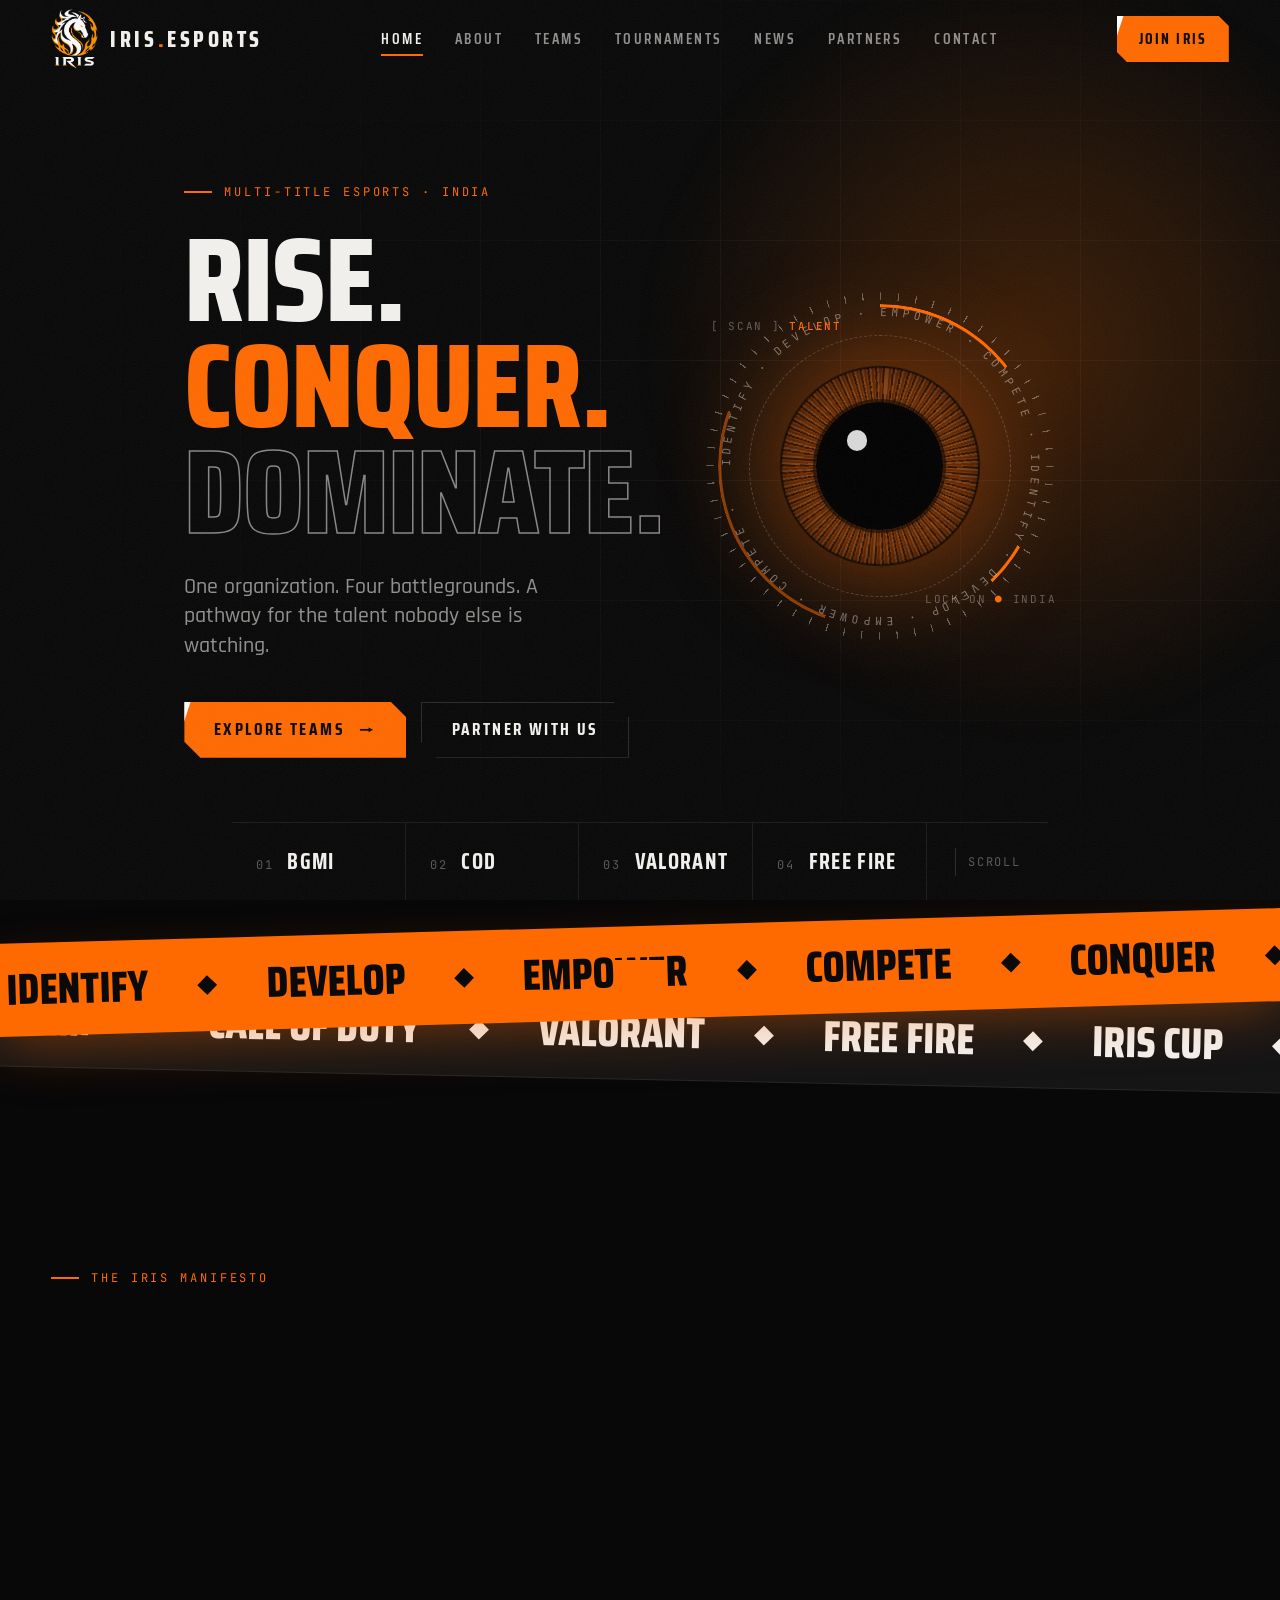
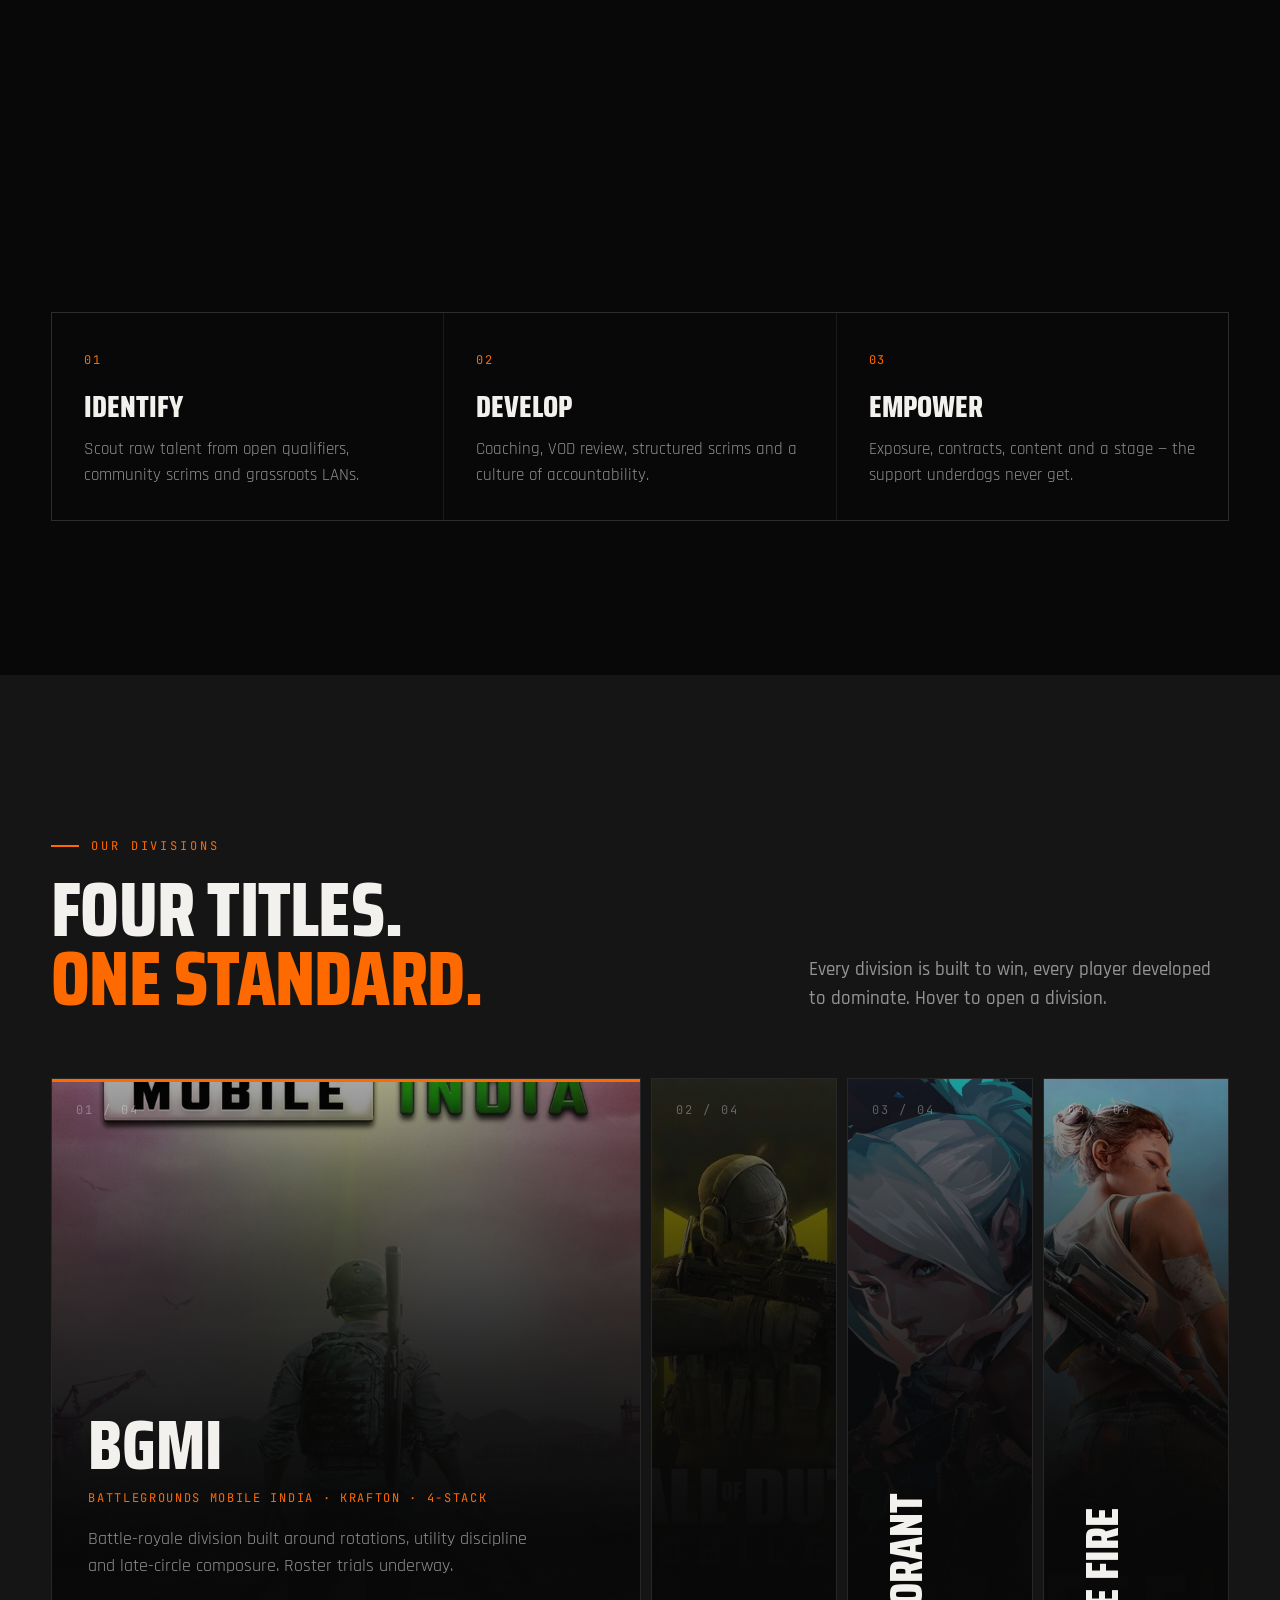
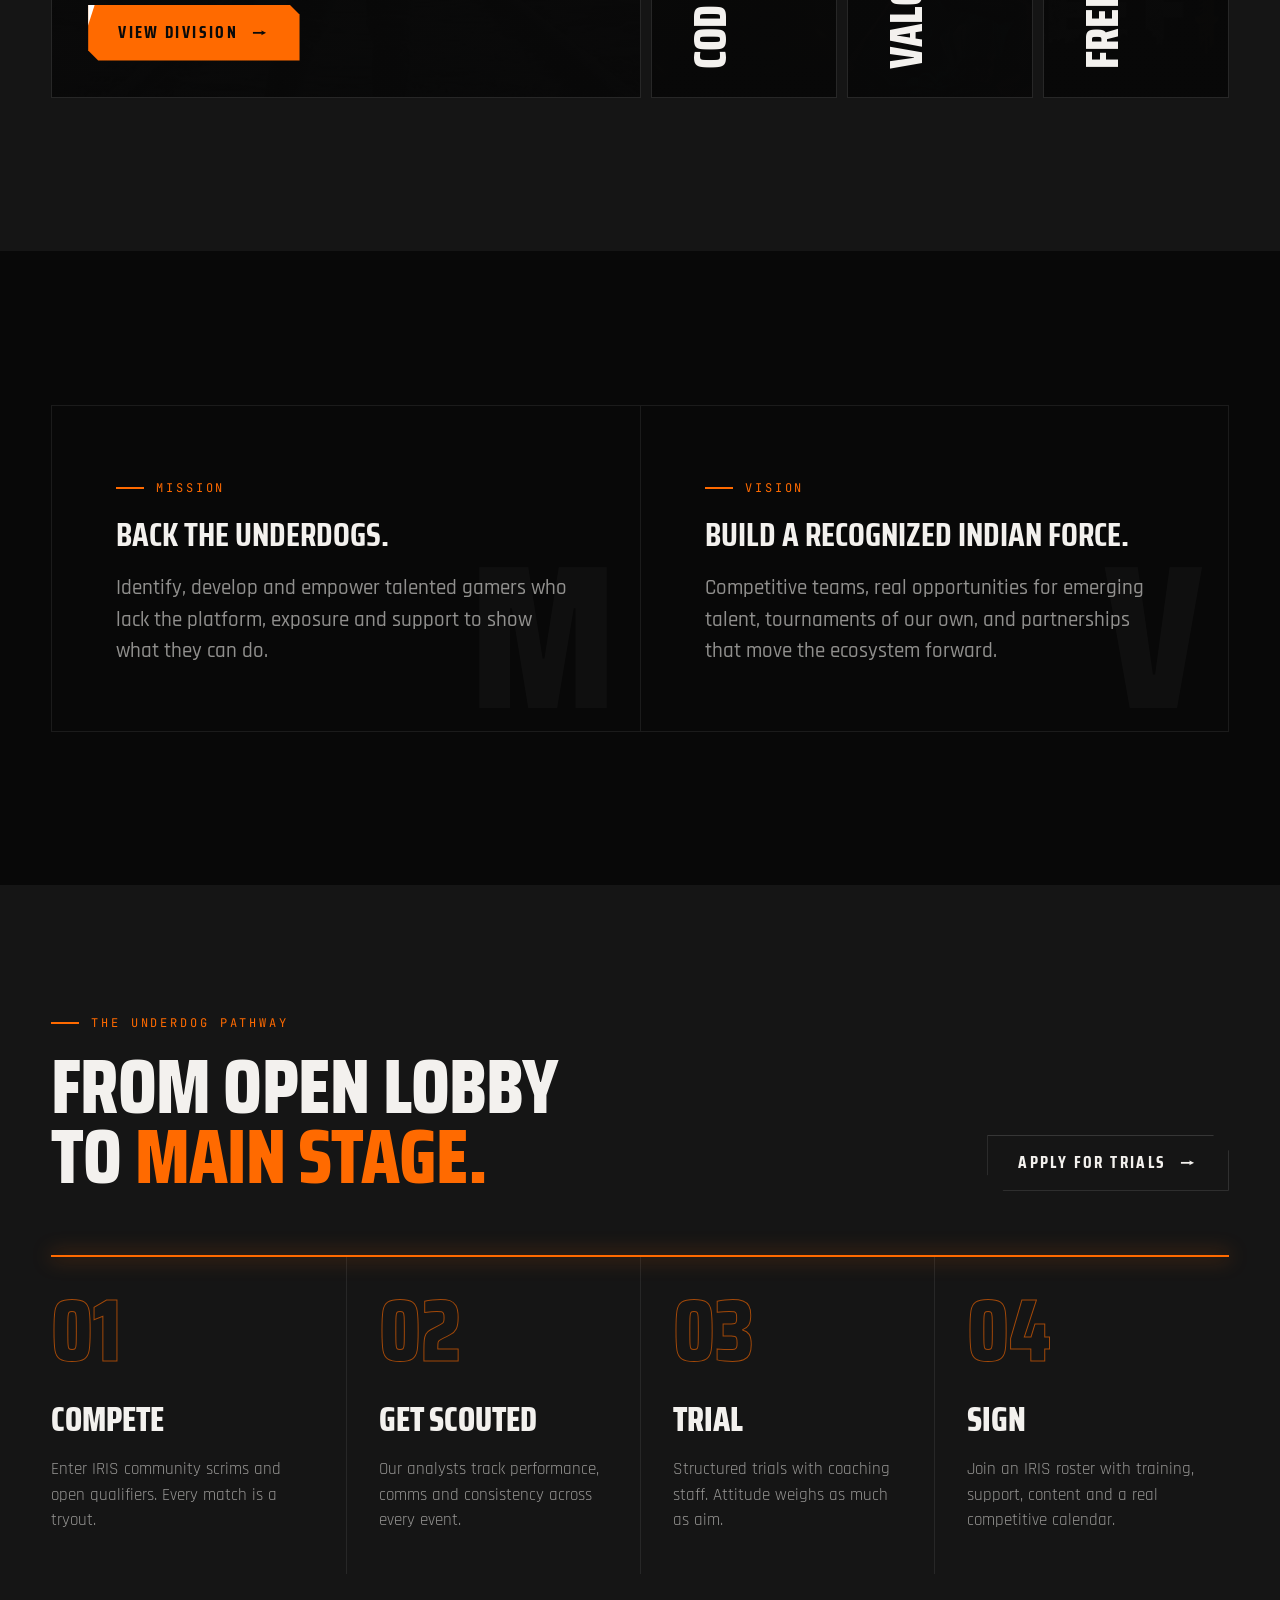
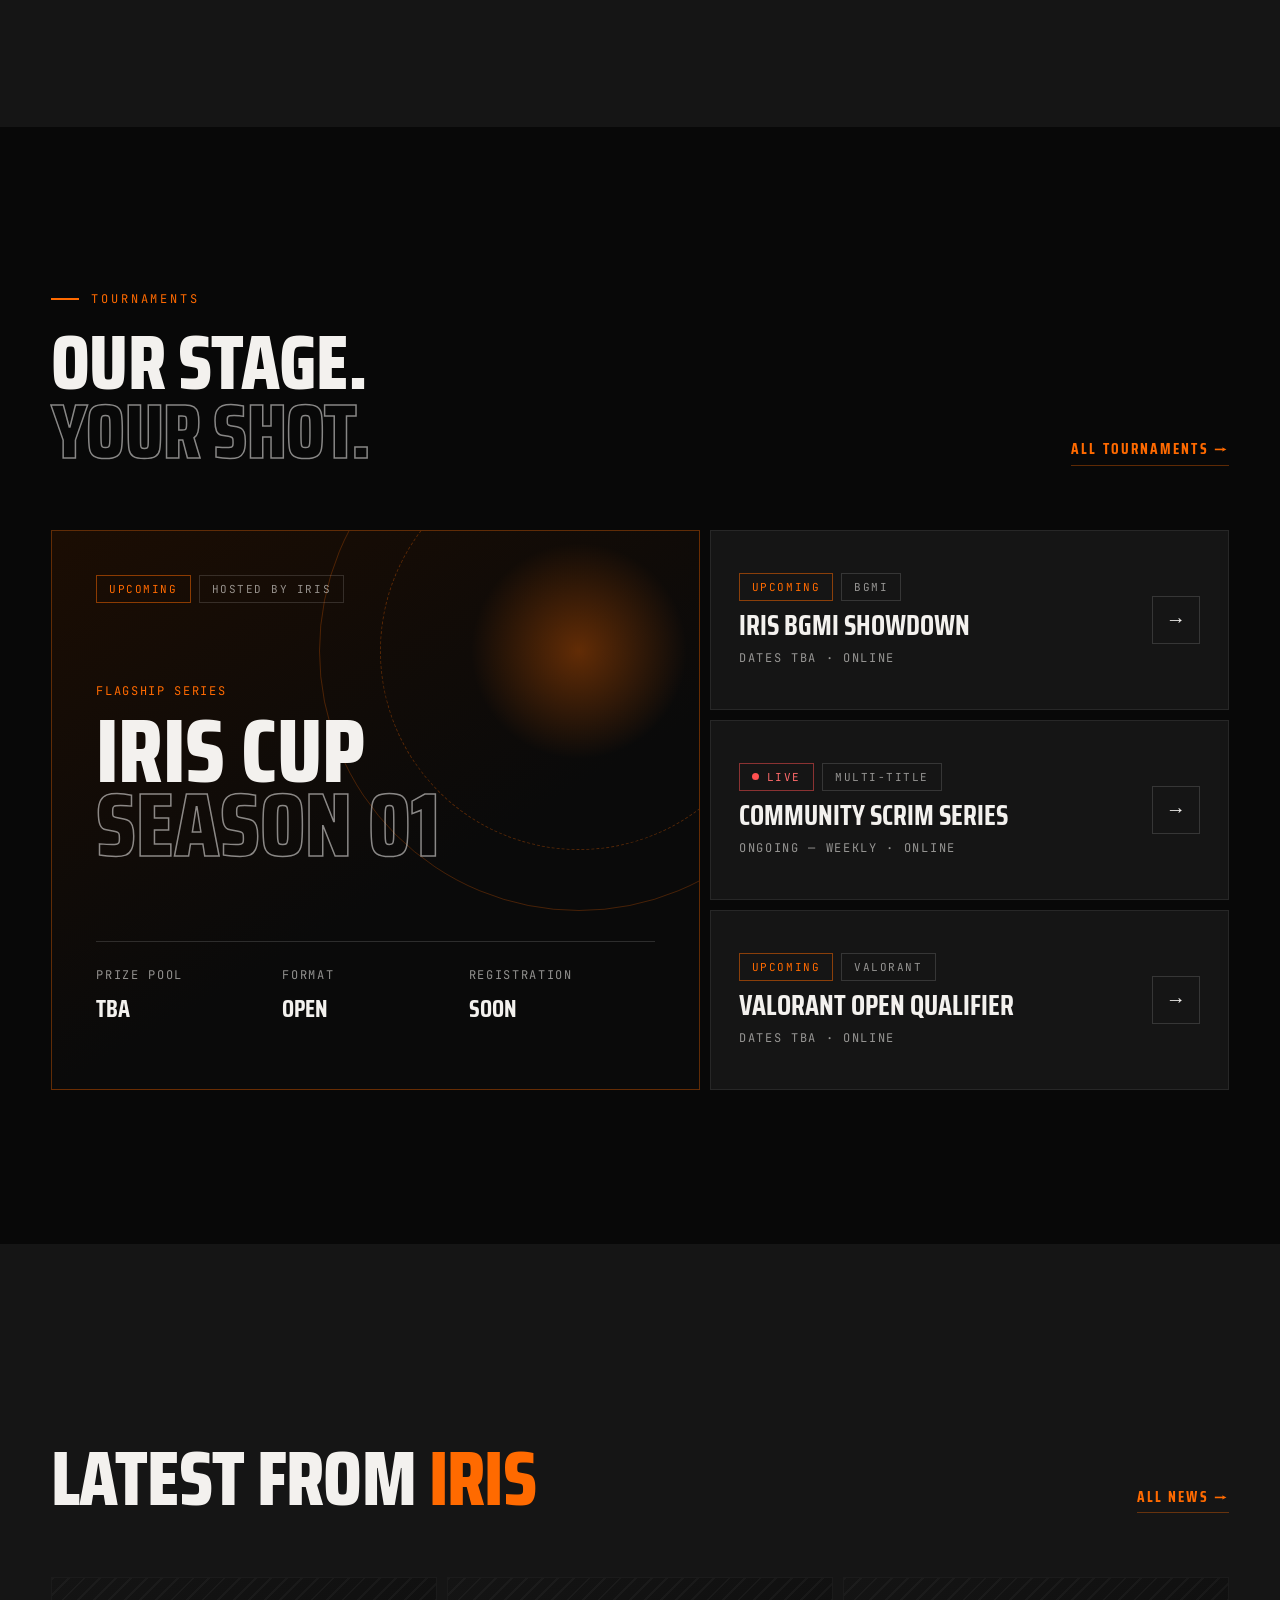
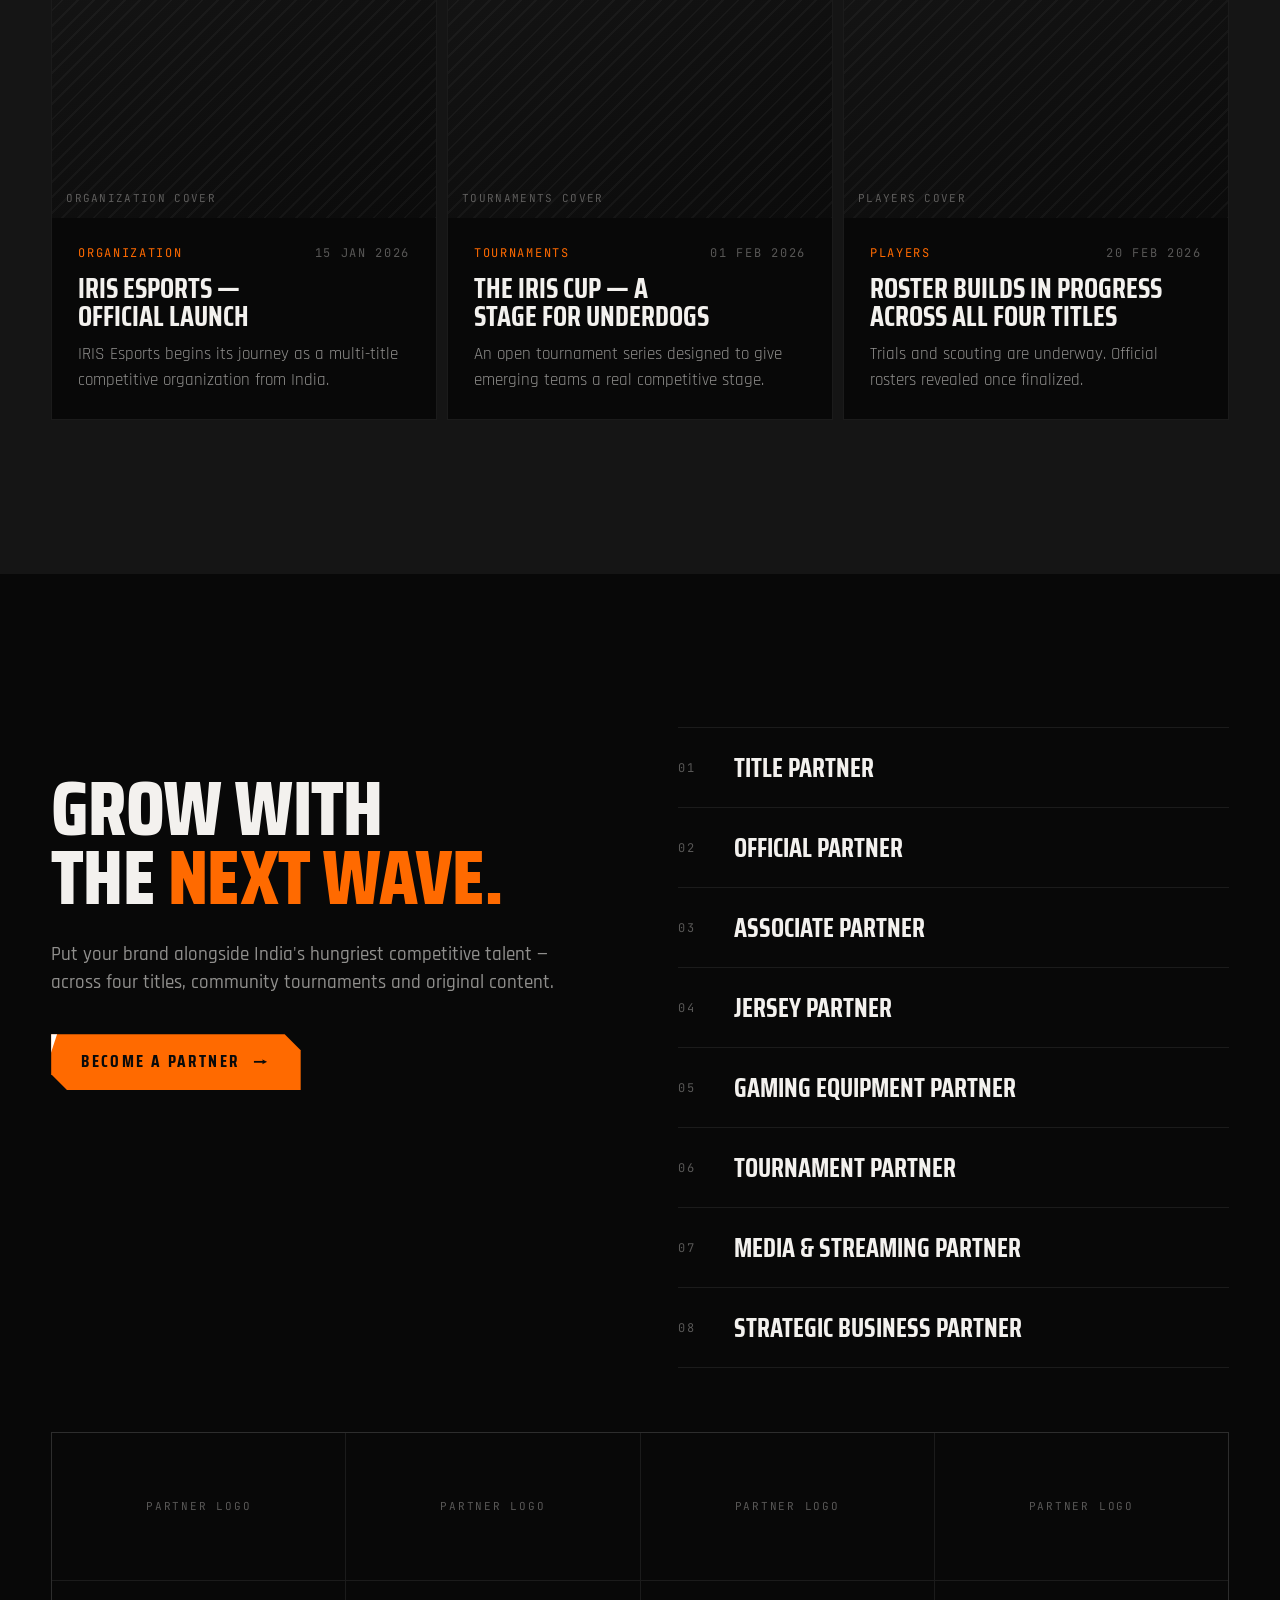
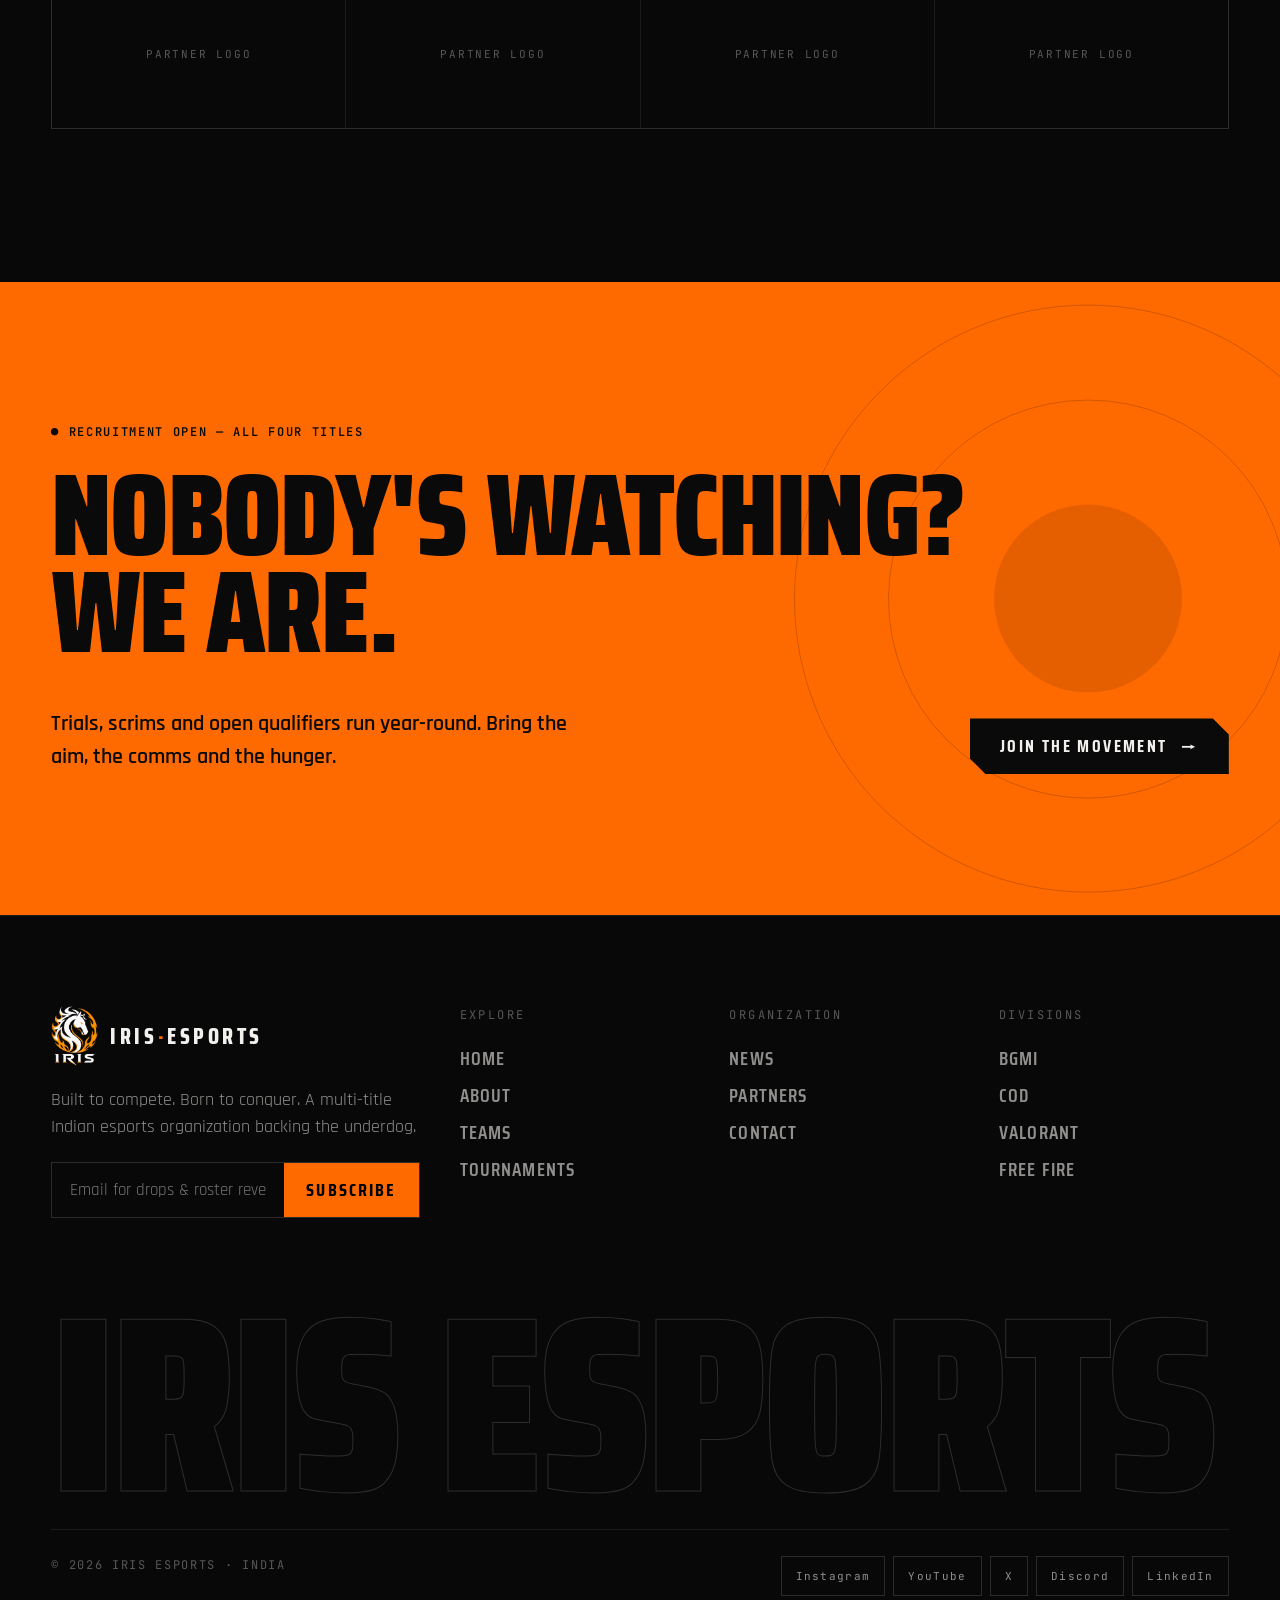
==== commit 4705d202: "Add files via upload" ====
--- a/index.html
+++ b/index.html
@@ -1,9 +1,51 @@
 <!DOCTYPE html>
-<html data-om-id="c504b544:om-html-1" data-src-ver="c504b544" lang="en">
+<html data-om-id="c504b544:om-html-1" data-src-ver="c504b544" lang="en-IN">
 <head data-om-id="c504b544:om-head-1">
 <meta charset="utf-8"  data-om-id="c504b544:om-meta-1"/>
 <meta name="viewport" content="width=device-width,initial-scale=1"  data-om-id="c504b544:om-meta-2"/>
-<title data-om-id="c504b544:om-title-1" data-om-text-id="txt:IRIS Esports.html:142:193">IRIS ESPORTS — Rise.Conquer.Dominate.</title>
+<title>IRIS Esports India | BGMI, Free Fire, COD &amp; VALORANT Tournaments</title>
+<meta name="description" content="IRIS Esports is an Indian multi-title esports organisation competing across BGMI, Call of Duty: Mobile, VALORANT and Free Fire, while building teams and hosting tournaments for emerging talent.">
+<meta name="robots" content="index, follow, max-image-preview:large">
+<meta name="author" content="IRIS Esports">
+<meta name="theme-color" content="#080808">
+<link rel="canonical" href="https://irisesports.in/">
+<meta property="og:type" content="website">
+<meta property="og:locale" content="en_IN">
+<meta property="og:site_name" content="IRIS Esports">
+<meta property="og:title" content="IRIS Esports India | Teams, Tournaments &amp; Competitive Gaming">
+<meta property="og:description" content="An Indian multi-title esports organisation across BGMI, Call of Duty: Mobile, VALORANT and Free Fire. Discover our teams, tournaments and opportunities.">
+<meta property="og:url" content="https://irisesports.in/">
+<meta property="og:image" content="https://irisesports.in/IRISLogoWhiteShade.png">
+<meta property="og:image:alt" content="IRIS Esports organisation logo">
+<meta name="twitter:card" content="summary_large_image">
+<meta name="twitter:title" content="IRIS Esports India | Teams &amp; Tournaments">
+<meta name="twitter:description" content="Indian esports organisation competing across BGMI, COD Mobile, VALORANT and Free Fire.">
+<meta name="twitter:image" content="https://irisesports.in/IRISLogoWhiteShade.png">
+<script type="application/ld+json">
+{
+  "@context": "https://schema.org",
+  "@type": "SportsOrganization",
+  "name": "IRIS Esports",
+  "url": "https://irisesports.in/",
+  "logo": "https://irisesports.in/IRISLogoWhiteShade.png",
+  "description": "An Indian multi-title esports organisation competing across BGMI, Call of Duty: Mobile, VALORANT and Free Fire, and hosting esports tournaments.",
+  "sport": "Esports",
+  "email": "hello@irisesports.in",
+  "foundingLocation": {
+    "@type": "Country",
+    "name": "India"
+  },
+  "knowsAbout": [
+    "Esports",
+    "BGMI",
+    "Battlegrounds Mobile India",
+    "Call of Duty: Mobile",
+    "VALORANT",
+    "Free Fire",
+    "Esports tournaments"
+  ]
+}
+</script>
 <link rel="icon" href="IRISFEVICON.png"  data-om-id="c504b544:om-link-1"/>
 <link rel="preconnect" href="https://fonts.googleapis.com"  data-om-id="c504b544:om-link-2"/>
 <link rel="preconnect" href="https://fonts.gstatic.com" crossorigin  data-om-id="c504b544:om-link-3"/>
@@ -12,7 +54,19 @@
 <link rel="stylesheet" href="assets/google-fonts.css"/></head>
 <body data-om-id="c504b544:om-body-1">
 <div data-om-id="c504b544:om-div-1" class="pre" id="pre"><div data-om-id="c504b544:om-div-2" class="pre-c"><img src="IRISLogoWhiteShade.png" alt=""  data-om-id="c504b544:om-img-1"/><div data-om-id="c504b544:om-div-3" class="pre-bar"><i data-om-id="c504b544:om-i-1"></i></div><span data-om-id="c504b544:om-span-1" data-om-text-id="txt:IRIS Esports.html:806:818" class="mono" style="color:var(--dim)">Initializing</span></div></div>
-<div data-om-id="c504b544:om-div-4" id="root"></div>
+<div data-om-id="c504b544:om-div-4" id="root">
+  <main class="seo-fallback">
+    <h1>IRIS Esports — Indian Esports Organisation</h1>
+    <p>IRIS Esports is an India-based, multi-title competitive esports organisation focused on identifying and developing emerging gaming talent.</p>
+    <h2>Our Esports Divisions</h2>
+    <p>IRIS fields competitive divisions across Battlegrounds Mobile India (BGMI), Call of Duty: Mobile, VALORANT and Free Fire.</p>
+    <h2>Esports Tournaments Hosted by IRIS</h2>
+    <p>IRIS organises and promotes competitive events, including the IRIS Cup, BGMI events, VALORANT qualifiers and community scrim series. Event dates, registration details and prize information are announced when confirmed.</p>
+    <h2>Teams, Trials and Partnerships</h2>
+    <p>Explore IRIS team divisions, tournament announcements, player opportunities and brand partnership information. For general enquiries, contact <a href="mailto:hello@irisesports.in">hello@irisesports.in</a>.</p>
+    <p><a href="mailto:recruitment@irisesports.in">Player recruitment</a> · <a href="mailto:partnerships@irisesports.in">Brand partnerships</a></p>
+  </main>
+</div>
 
 <script data-om-id="c504b544:om-script-1" src="react.development.js"></script>
 <script data-om-id="c504b544:om-script-2" src="react-dom.development.js"></script>
--- a/styles.css
+++ b/styles.css
@@ -430,3 +430,147 @@
 .toast{position:fixed;bottom:28px;left:50%;transform:translate(-50%,120px);z-index:400;background:var(--flame);color:#000;padding:16px 26px;font-family:var(--fd);font-weight:700;letter-spacing:.1em;text-transform:uppercase;transition:transform .45s cubic-bezier(.2,.8,.2,1)}
 .toast.on{transform:translate(-50%,0)}
 .empty{padding:80px 0;text-align:center;color:var(--dim)}
+
+/* IRIS LEADERSHIP */
+
+.leadership-section {
+  padding: 100px 0;
+  background: #080808;
+}
+
+.leadership-grid {
+  display: grid;
+  grid-template-columns: repeat(2, minmax(0, 1fr));
+  gap: 30px;
+  max-width: 950px;
+  margin: 50px auto 0;
+}
+
+.leader-card {
+  background: #111;
+  border: 1px solid rgba(255,255,255,0.1);
+  overflow: hidden;
+  transition: 0.35s ease;
+}
+
+.leader-card:hover {
+  border-color: #ff3030;
+  transform: translateY(-6px);
+  box-shadow: 0 10px 35px rgba(255,30,30,0.12);
+}
+
+.leader-image {
+  height: 380px;
+  position: relative;
+  overflow: hidden;
+  background: #181818;
+}
+
+.leader-image img {
+  width: 100%;
+  height: 100%;
+  object-fit: cover;
+  object-position: center;
+  display: block;
+  transition: transform 0.5s ease;
+}
+
+.leader-card:hover .leader-image img {
+  transform: scale(1.04);
+}
+
+.leader-tag {
+  position: absolute;
+  bottom: 15px;
+  left: 15px;
+  padding: 8px 14px;
+  background: #ff3030;
+  color: #fff;
+  font-family: monospace;
+  font-size: 11px;
+  letter-spacing: 2px;
+}
+
+.leader-info {
+  padding: 25px;
+}
+
+.leader-info h3 {
+  font-size: 27px;
+  margin: 0 0 8px;
+}
+
+.leader-role {
+  color: #ff3030;
+  font-size: 12px;
+  letter-spacing: 2px;
+  font-family: monospace;
+}
+
+.leader-info p {
+  color: #aaa;
+  line-height: 1.8;
+  margin-top: 18px;
+}
+
+/* MOBILE */
+
+@media (max-width: 768px) {
+  .leadership-section {
+    padding: 60px 0;
+  }
+
+  .leadership-grid {
+    grid-template-columns: 1fr;
+    gap: 22px;
+    margin-top: 30px;
+    padding: 0 15px;
+  }
+
+  .leader-image {
+    height: 320px;
+  }
+
+  .leader-info {
+    padding: 20px;
+  }
+
+  .leader-info h3 {
+    font-size: 23px;
+  }
+}
+
+/* IRIS TEAM PHOTO */
+.team-photo {
+  width: 100%;
+  height: 100%;
+  min-height: 400px;
+  object-fit: cover;
+  display: block;
+  border-radius: 4px;
+}
+
+.division-img {
+  position: absolute;
+  inset: 0;
+  width: 100%;
+  height: 100%;
+  object-fit: cover;
+  object-position: center;
+  z-index: 0;
+}
+
+
+.manifesto-video {
+    width: 100%;
+    max-width: 950px;
+    margin-top: 30px;
+    overflow: hidden;
+}
+
+.manifesto-video video {
+    width: 100%;
+    height: auto;
+    display: block;
+    object-fit: cover;
+}
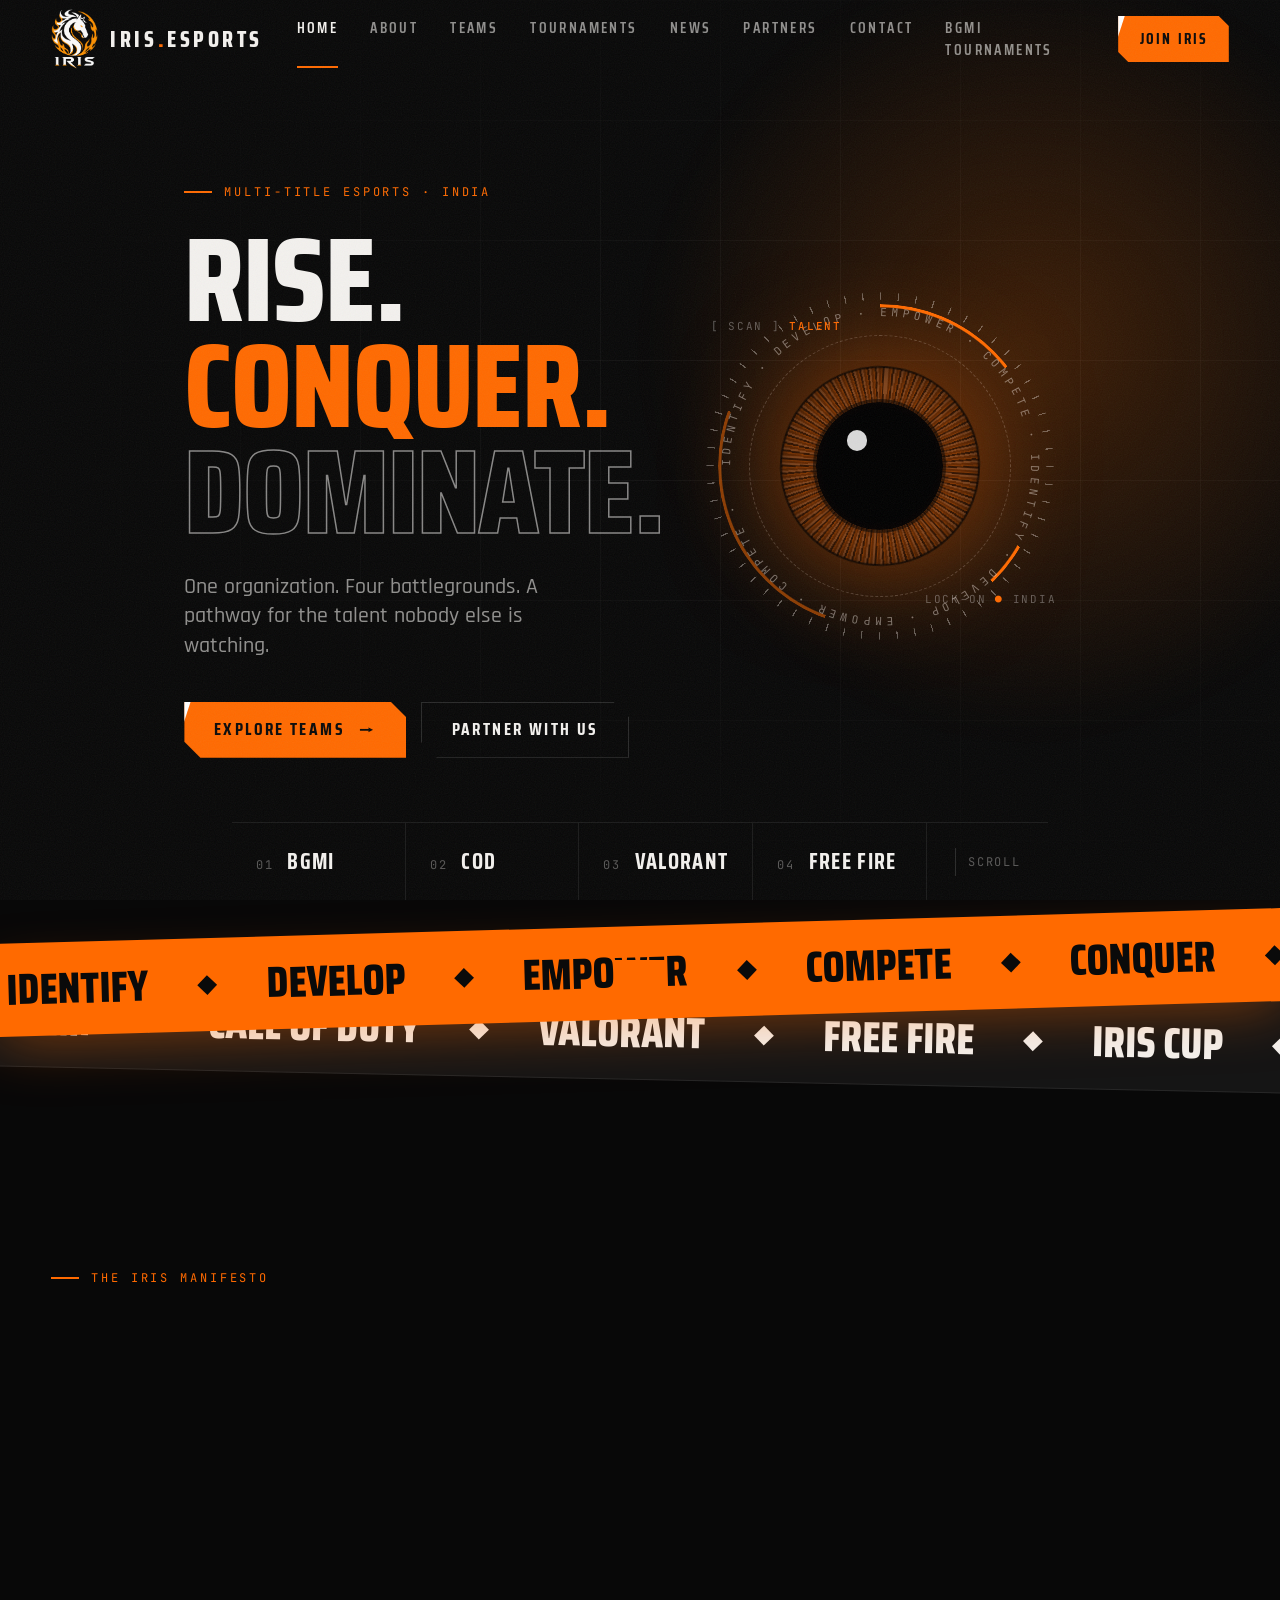
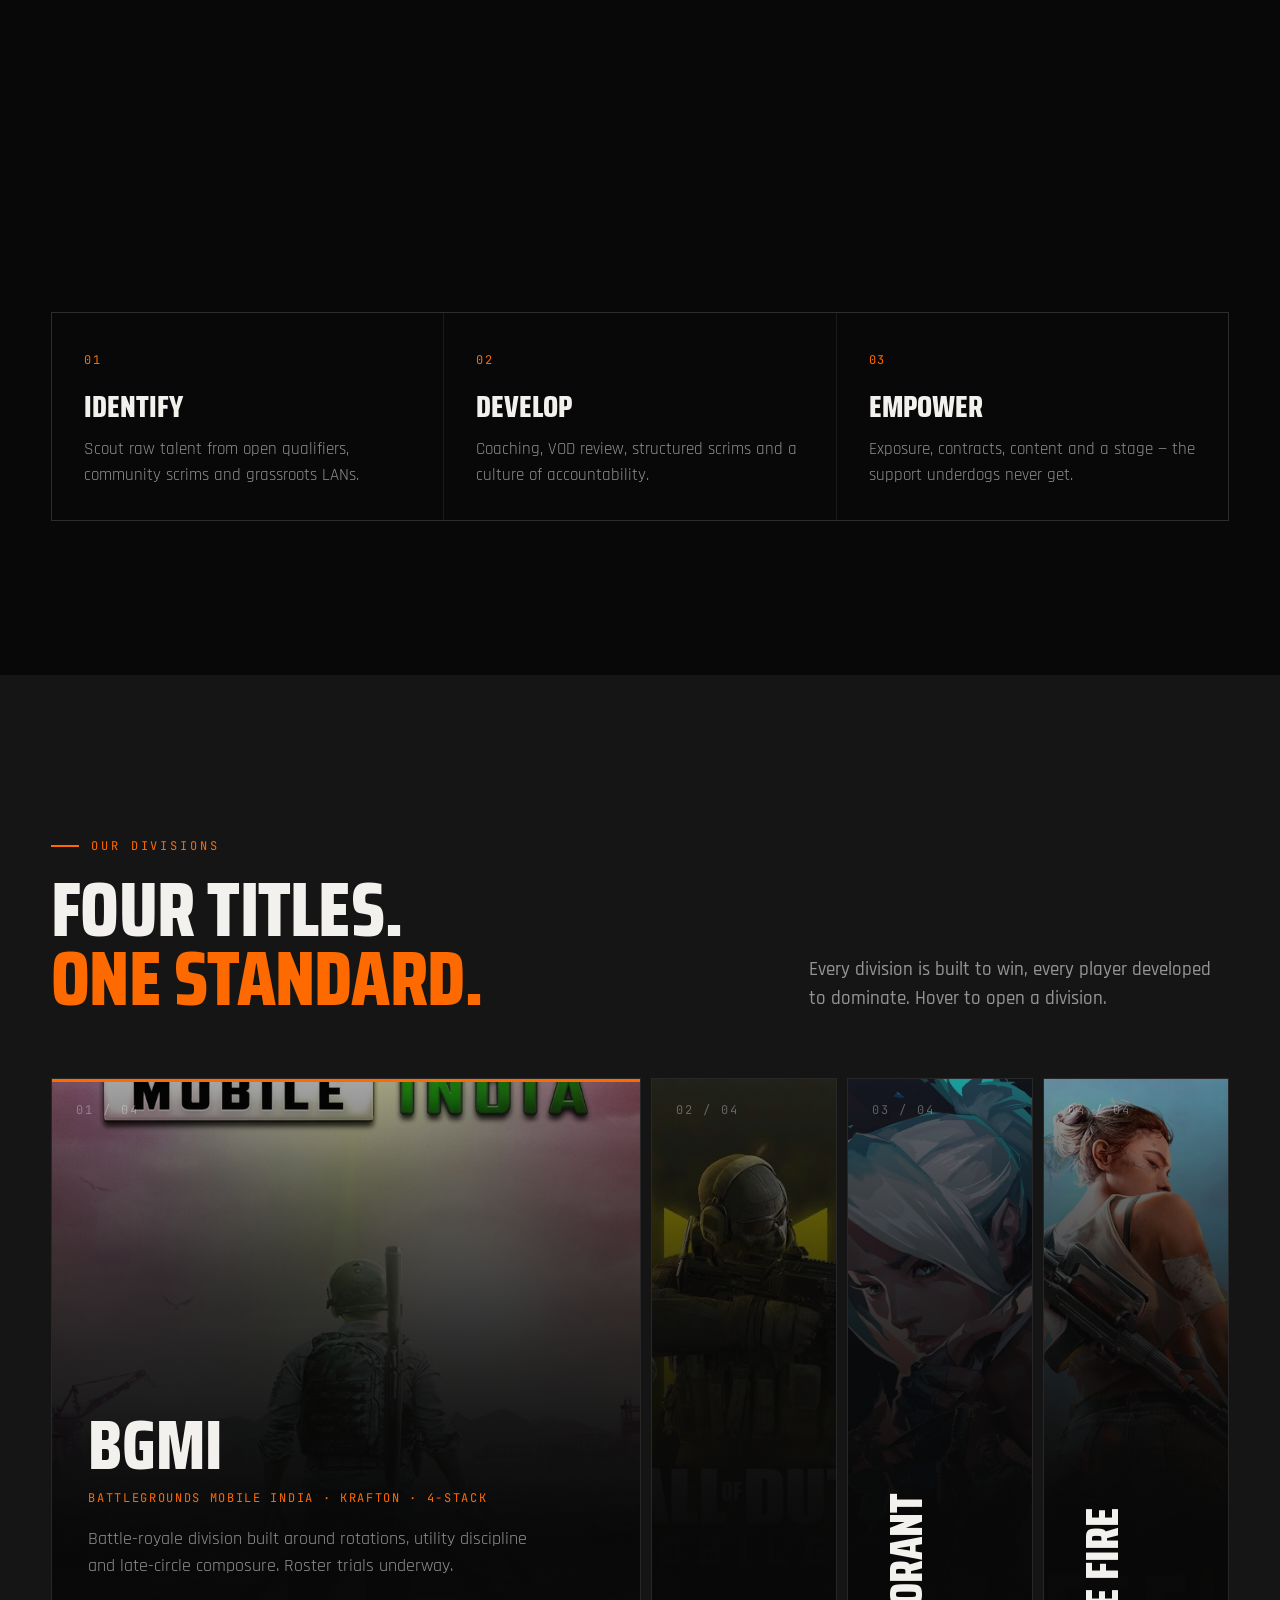
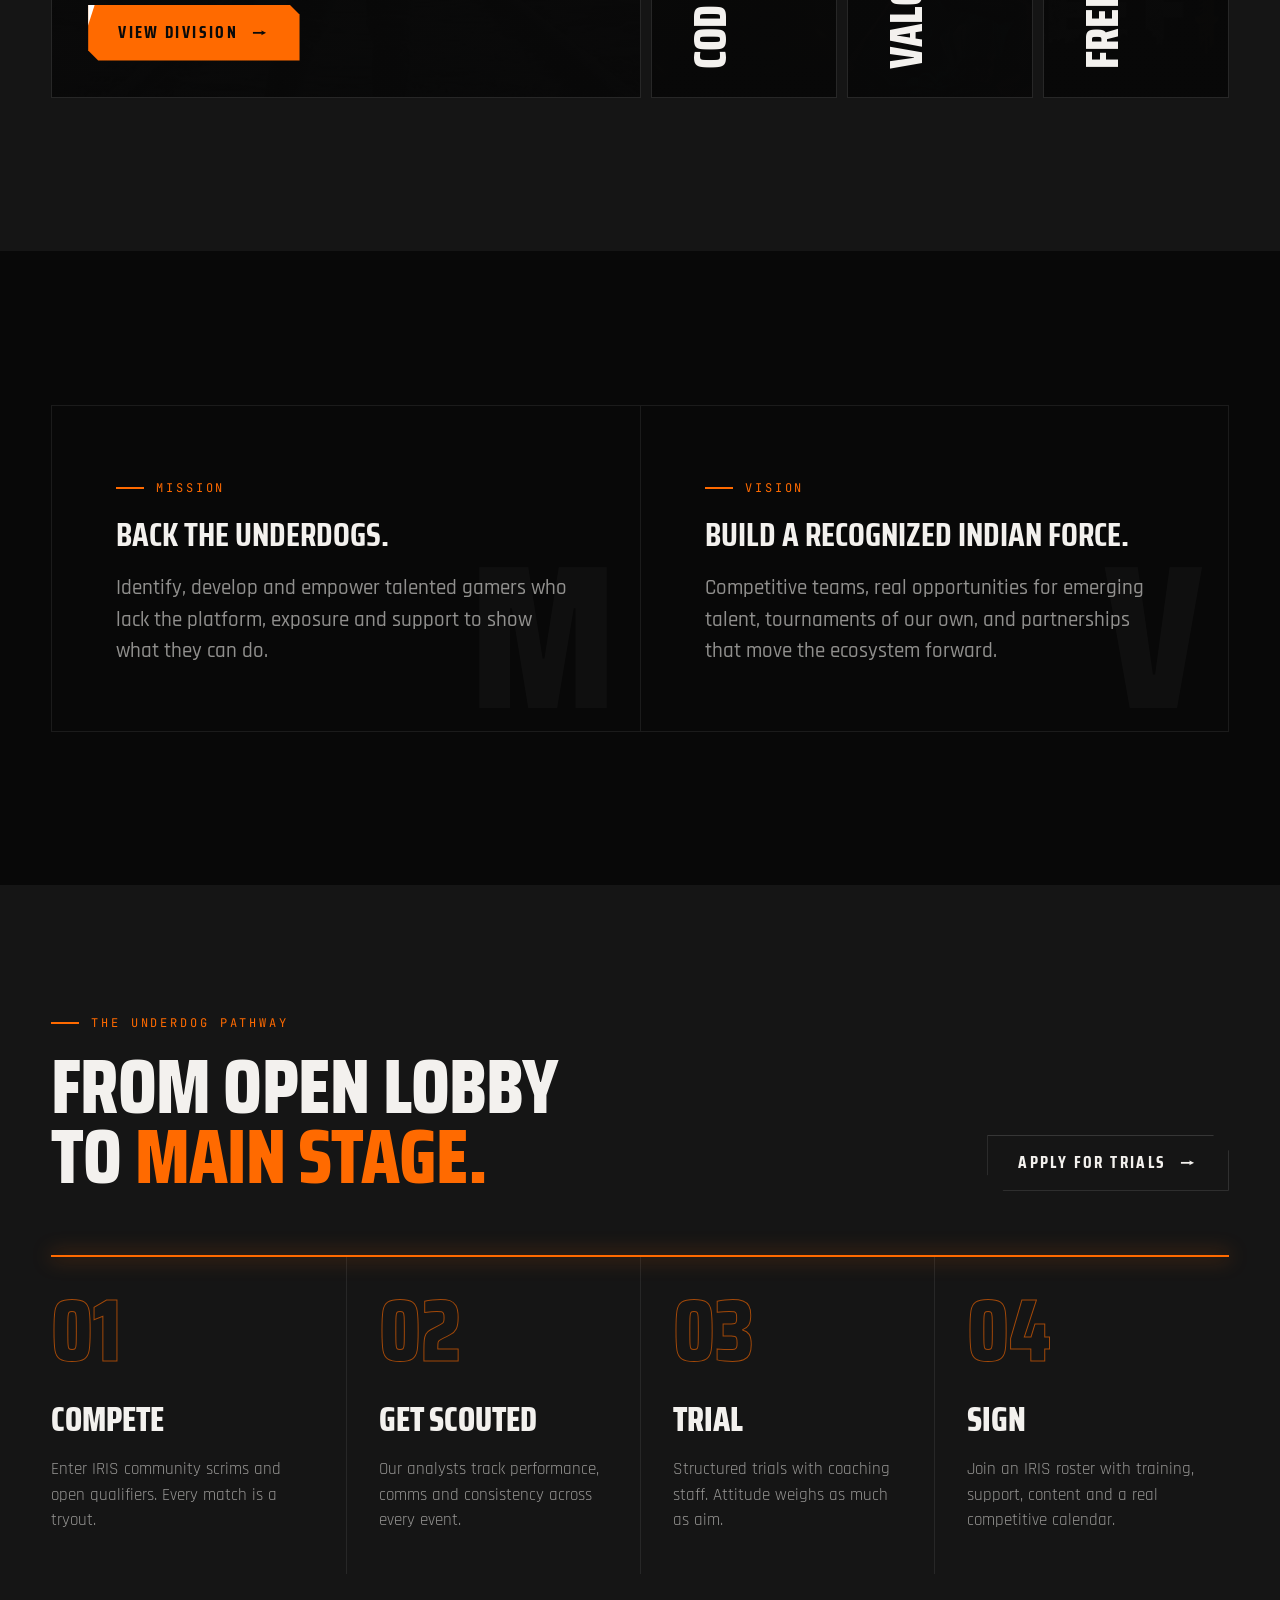
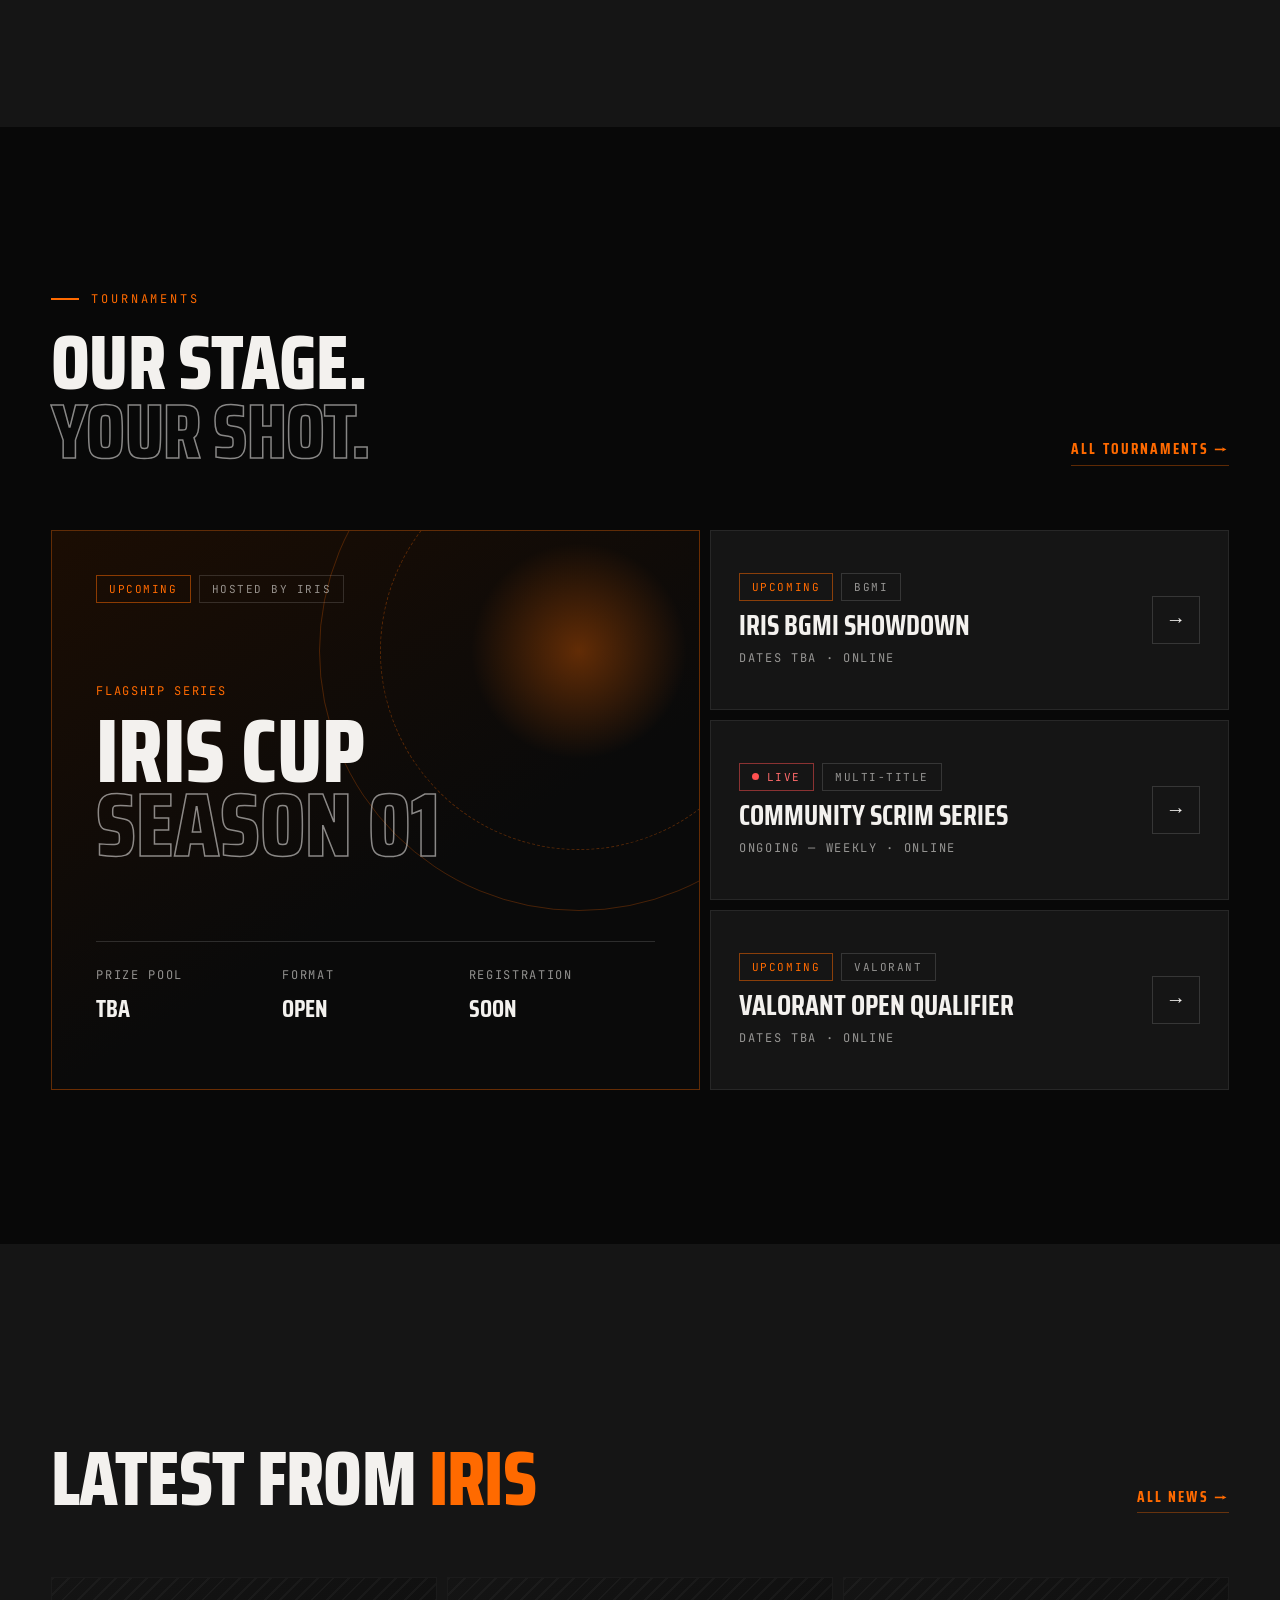
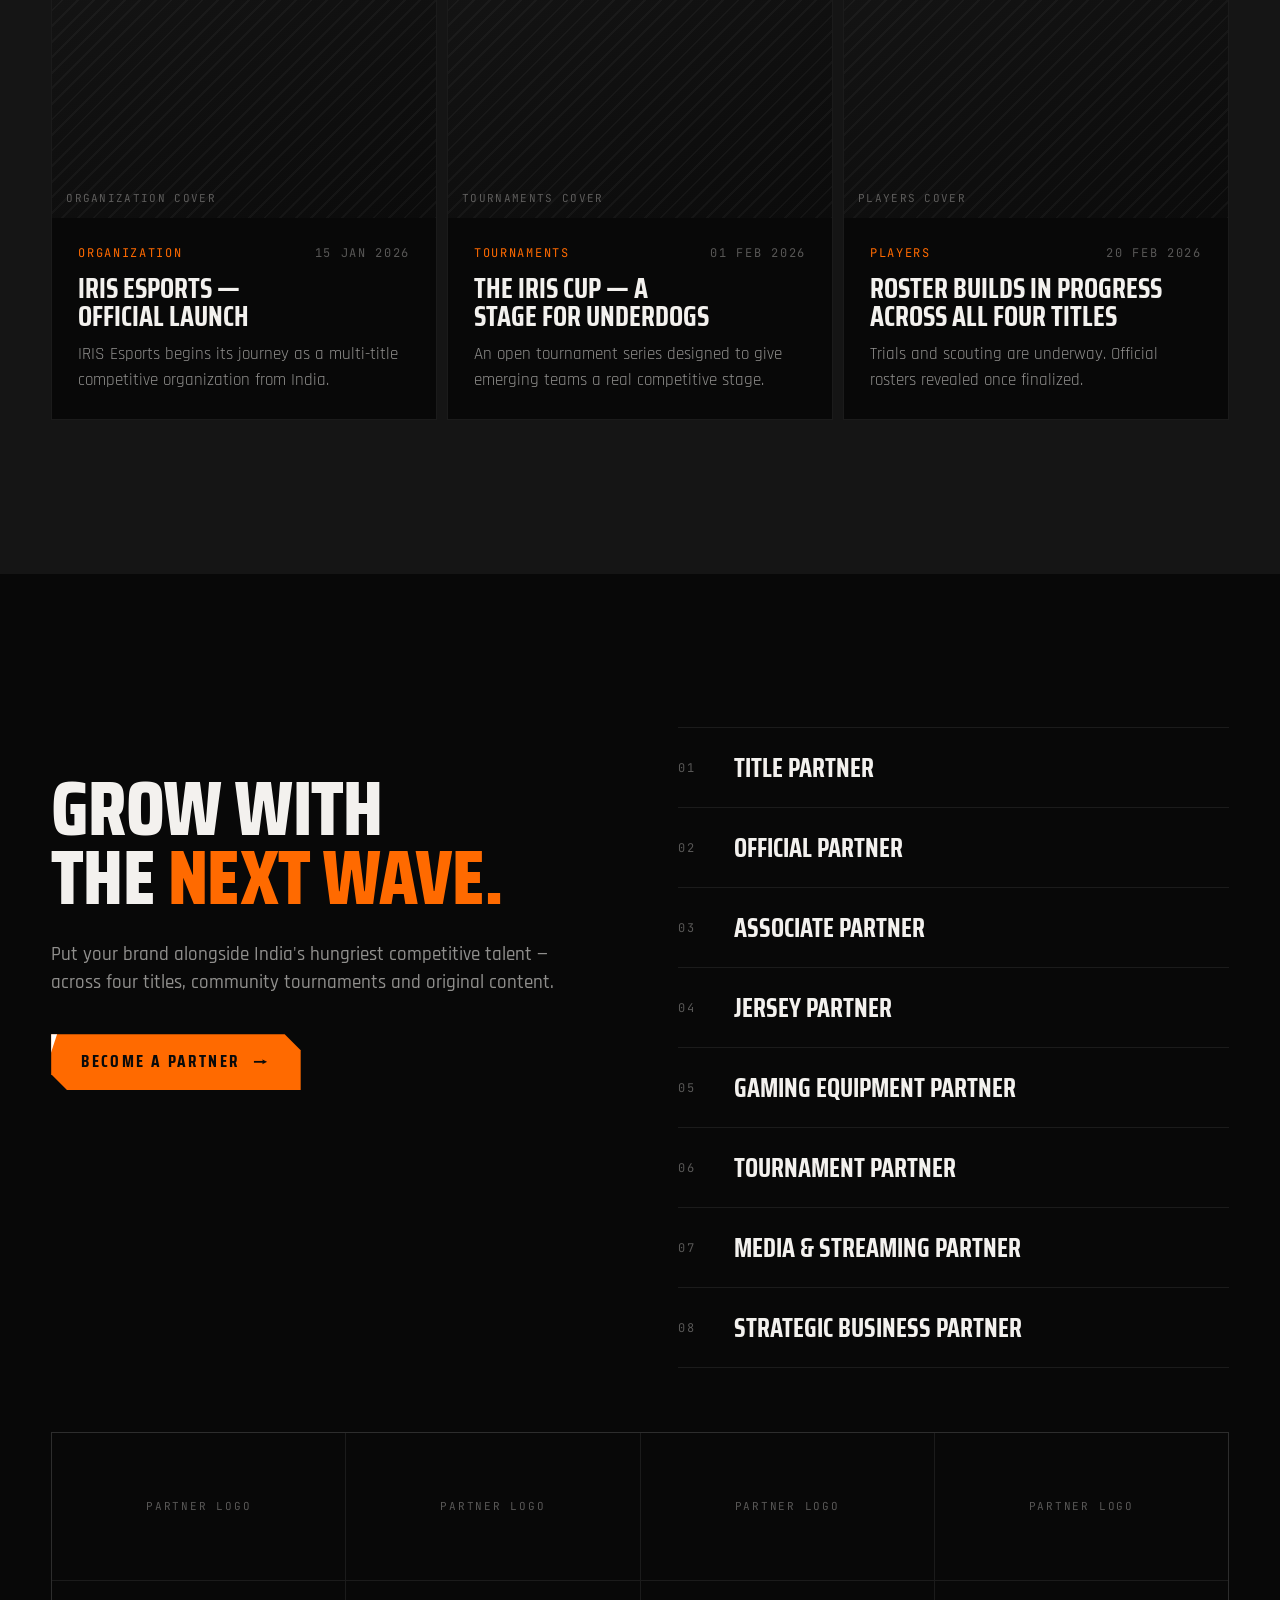
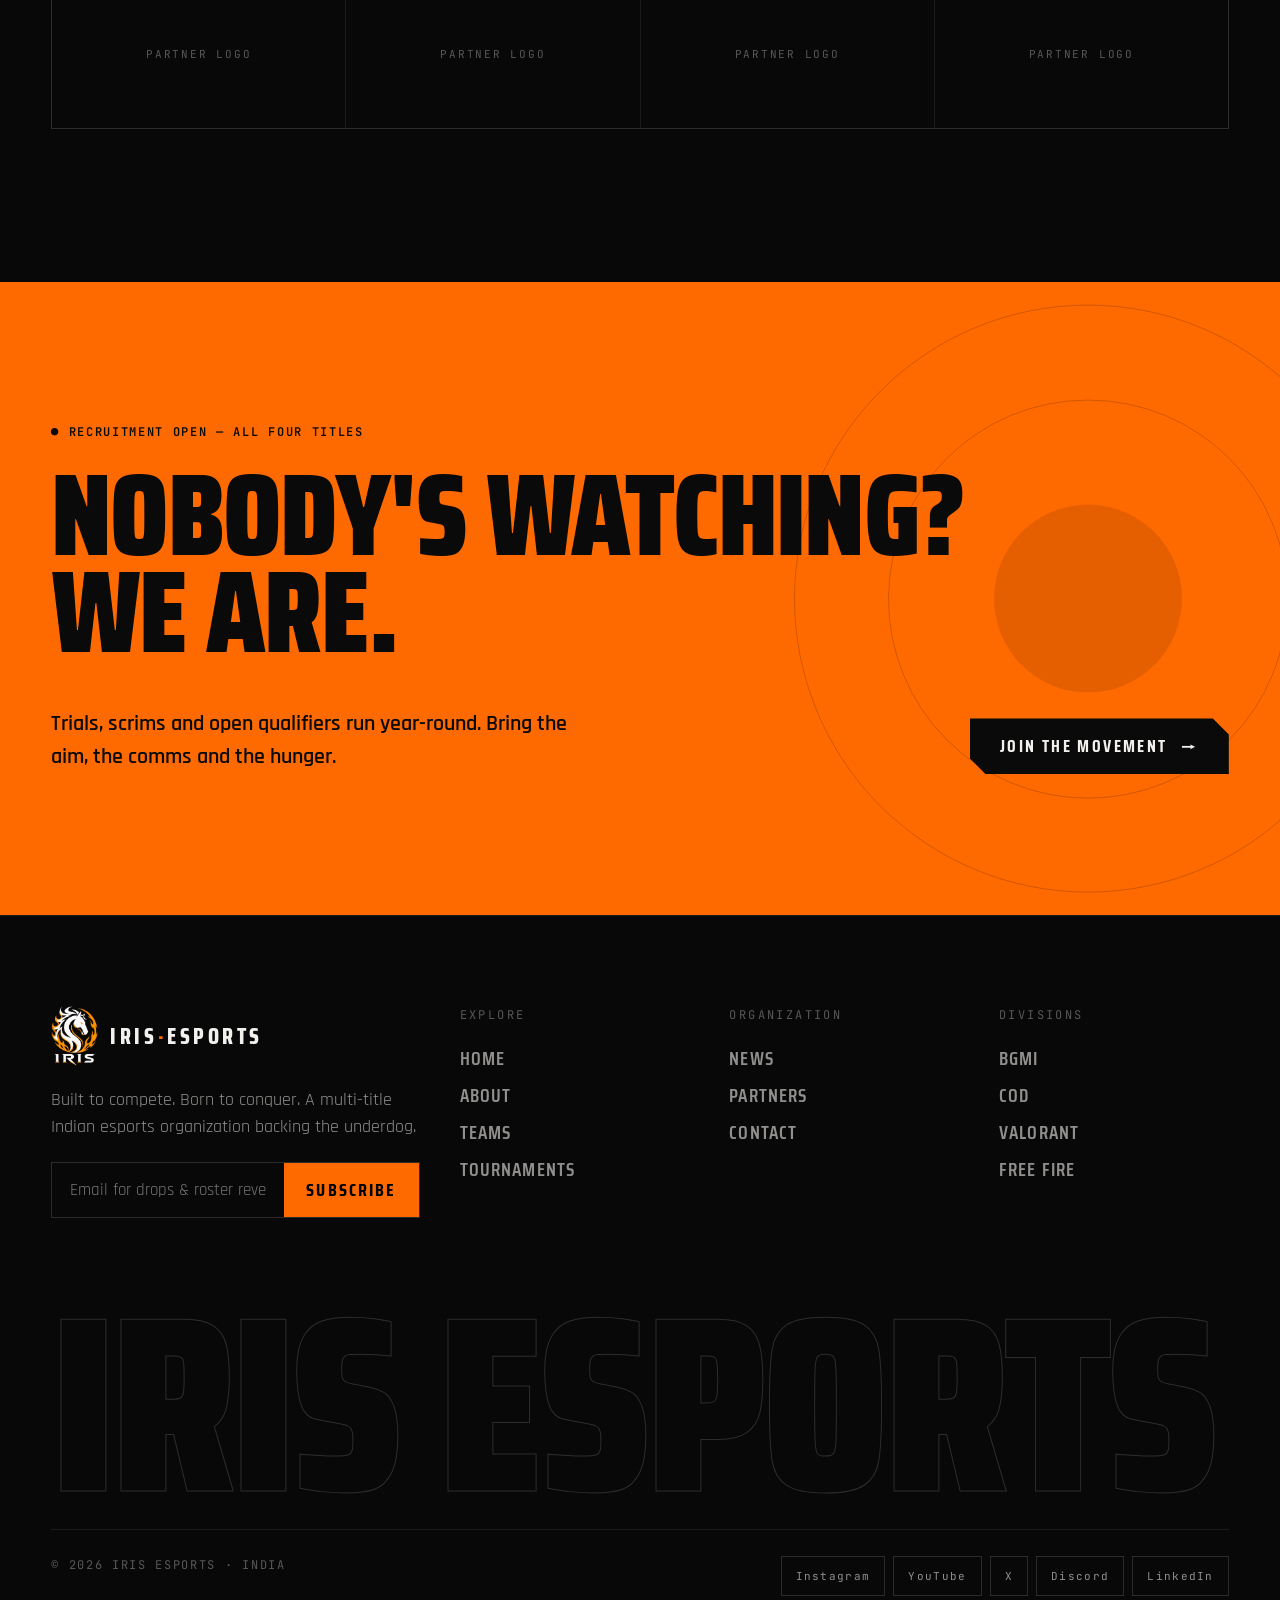
==== commit 1f494e73: "Update index.html comit changes on line 54" ====
--- a/index.html
+++ b/index.html
@@ -51,7 +51,7 @@
 <link rel="preconnect" href="https://fonts.gstatic.com" crossorigin  data-om-id="c504b544:om-link-3"/>
 <link href="https://fonts.googleapis.com/css2?family=Saira+Condensed:wght@500;600;700;800;900&family=Rajdhani:wght@400;500;600;700&family=JetBrains+Mono:wght@400;500&display=swap" rel="stylesheet"  data-om-id="c504b544:om-link-4"/>
 <link rel="stylesheet" href="styles.css"  data-om-id="c504b544:om-link-5"/>
-<link rel="stylesheet" href="assets/google-fonts.css"/></head>
+<!-- <link rel="stylesheet" href="assets/google-fonts.css"/></head> -->
 <body data-om-id="c504b544:om-body-1">
 <div data-om-id="c504b544:om-div-1" class="pre" id="pre"><div data-om-id="c504b544:om-div-2" class="pre-c"><img src="IRISLogoWhiteShade.png" alt=""  data-om-id="c504b544:om-img-1"/><div data-om-id="c504b544:om-div-3" class="pre-bar"><i data-om-id="c504b544:om-i-1"></i></div><span data-om-id="c504b544:om-span-1" data-om-text-id="txt:IRIS Esports.html:806:818" class="mono" style="color:var(--dim)">Initializing</span></div></div>
 <div data-om-id="c504b544:om-div-4" id="root">
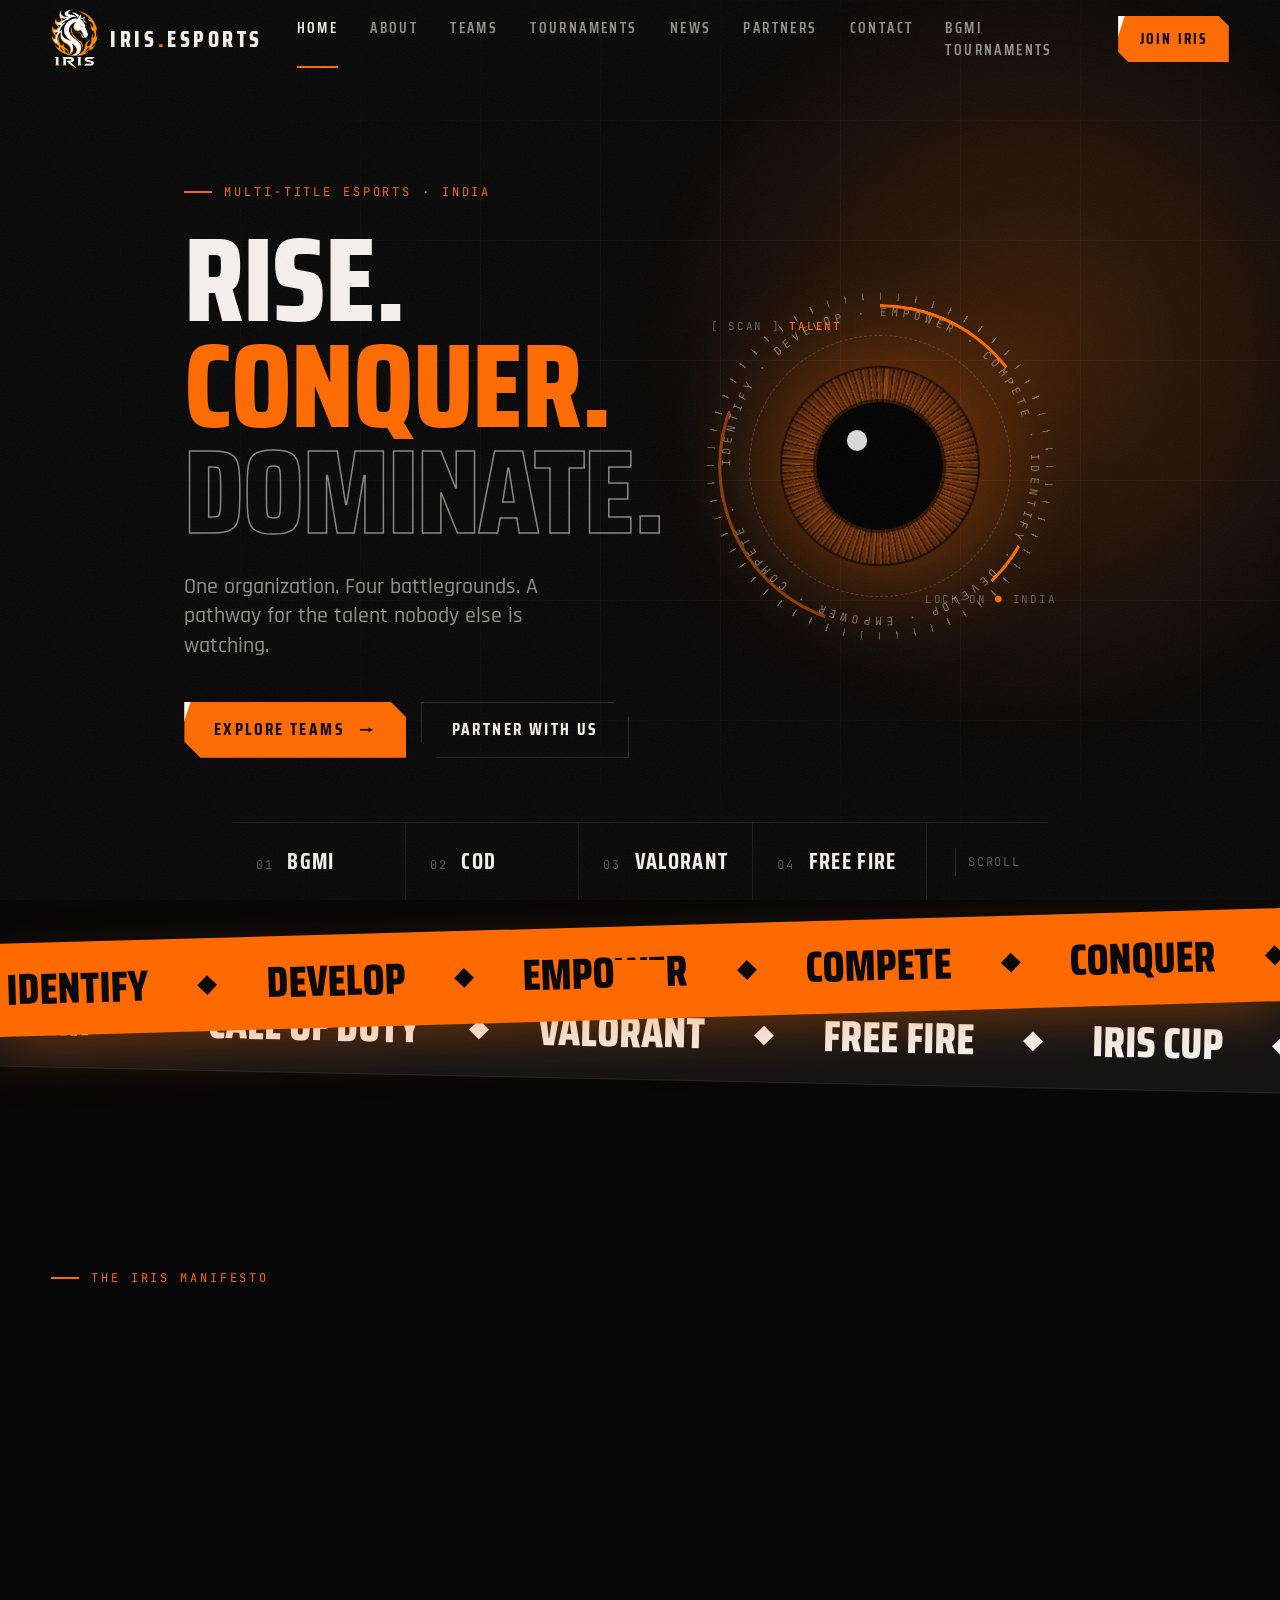
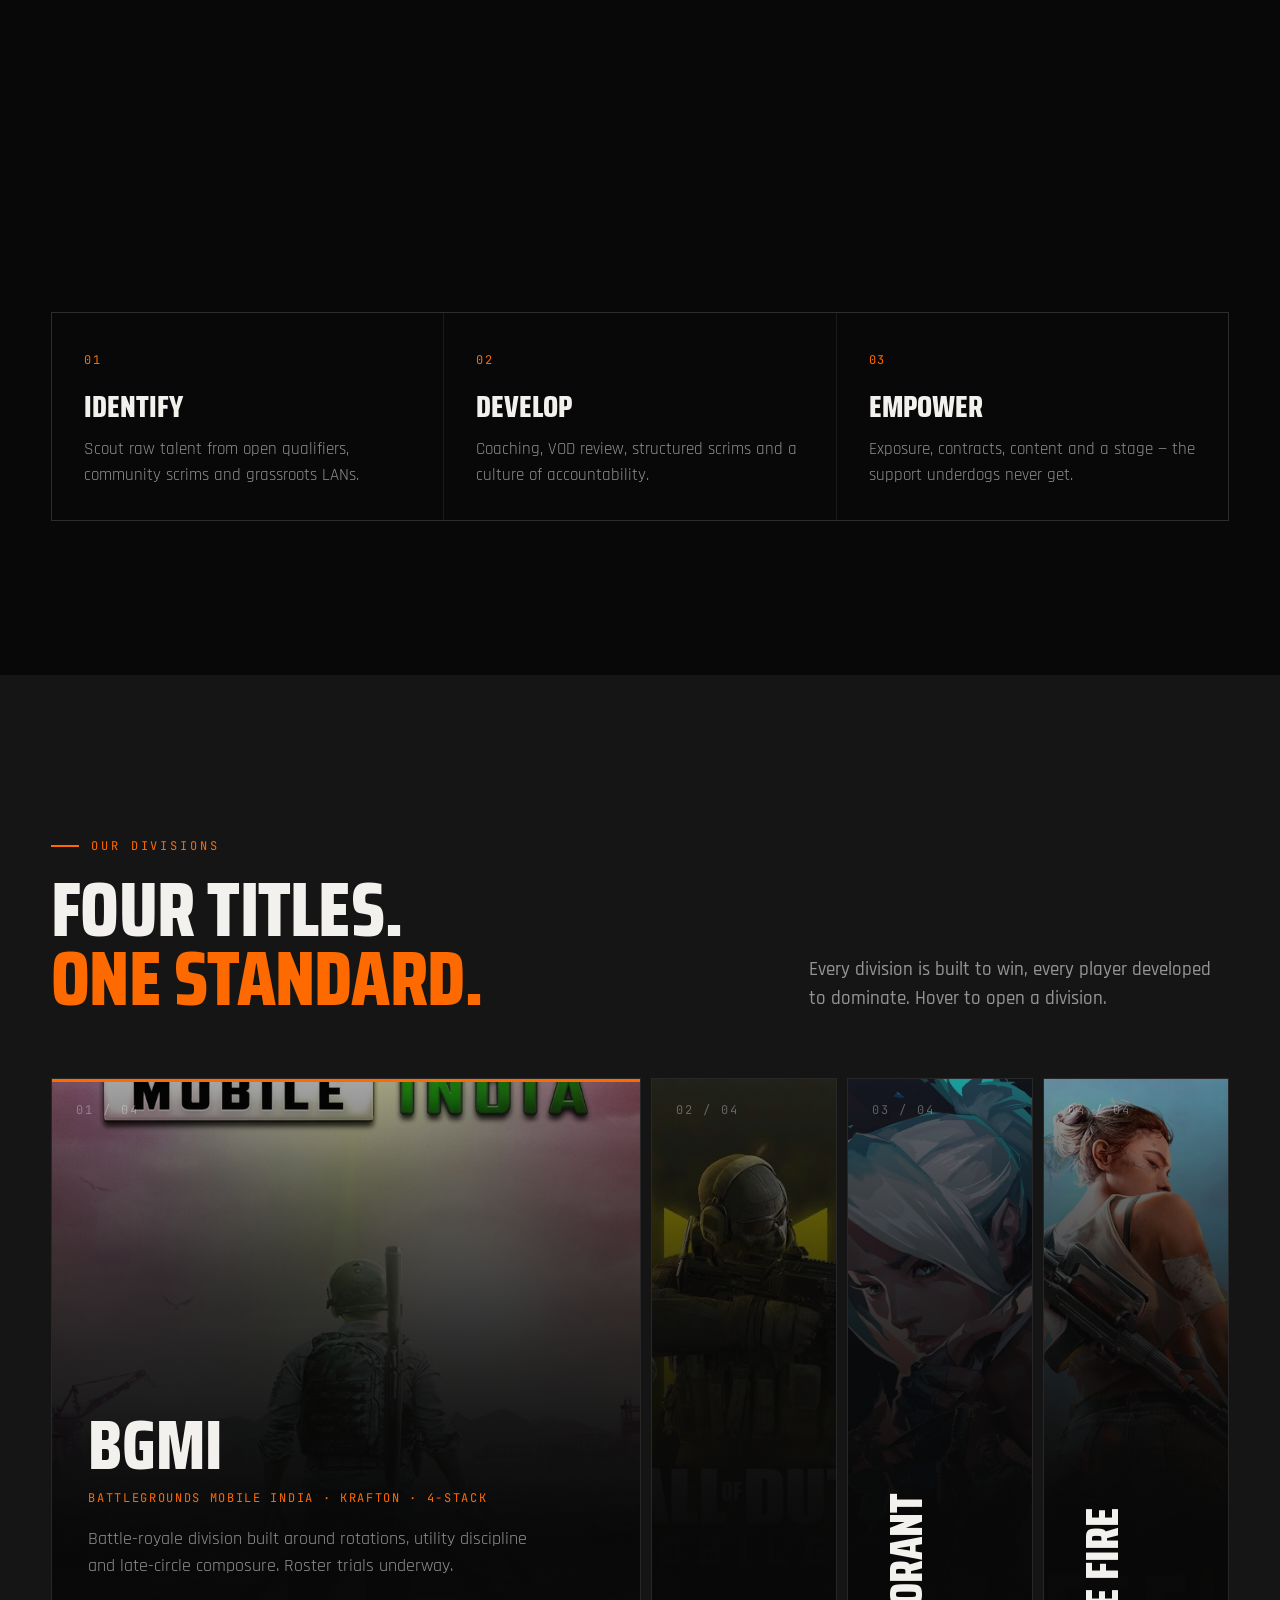
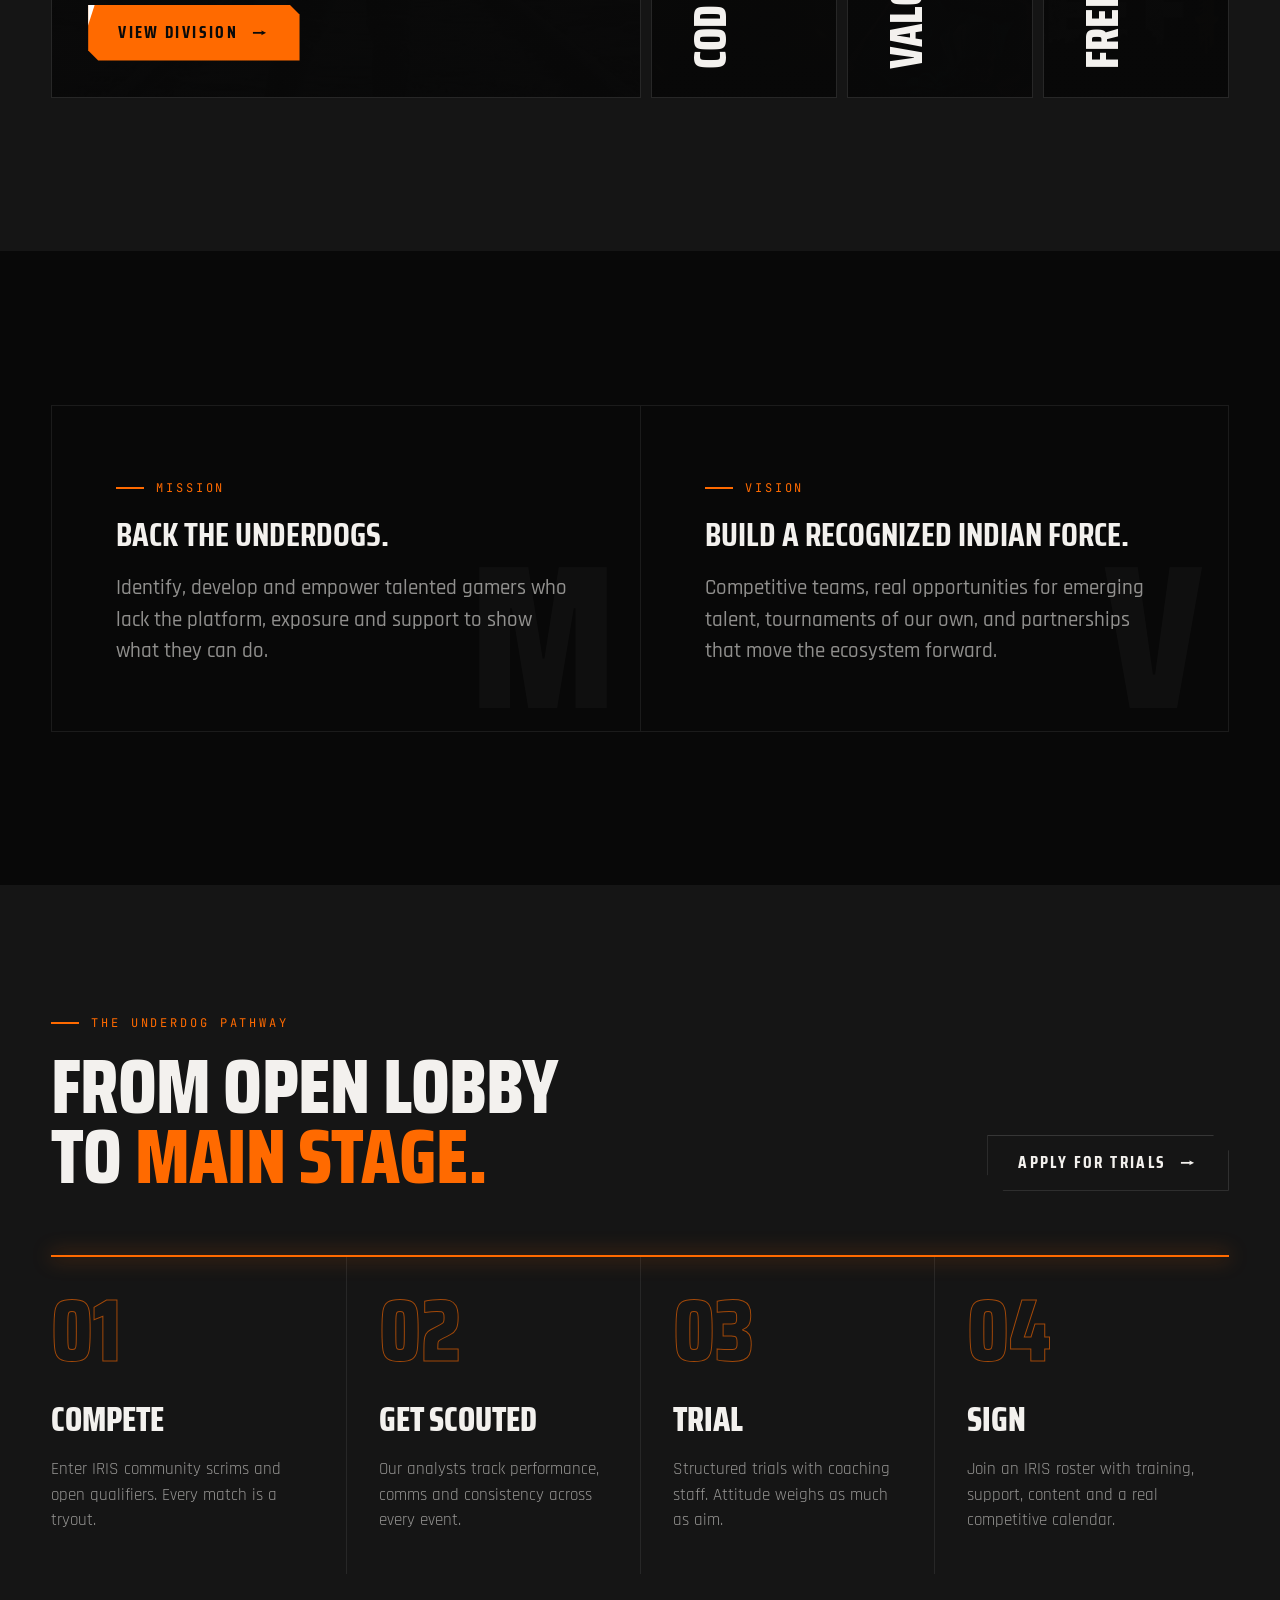
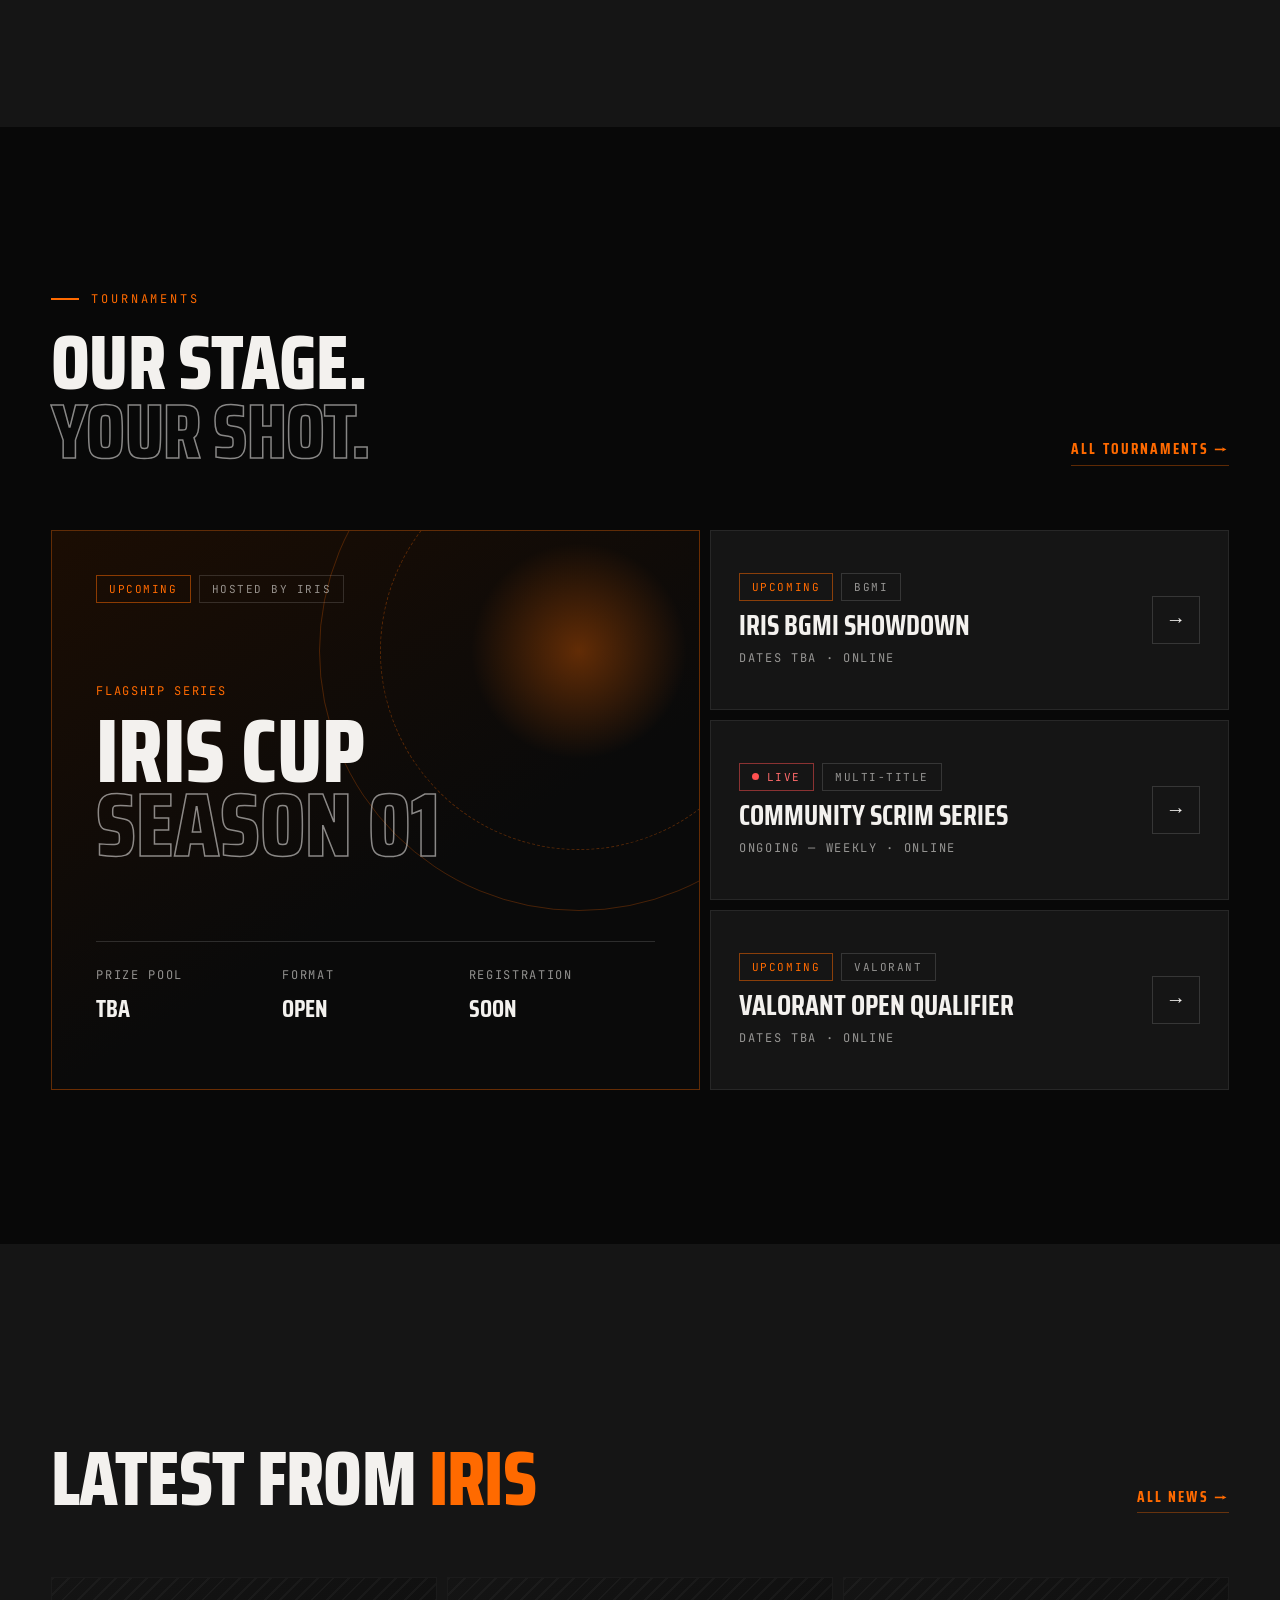
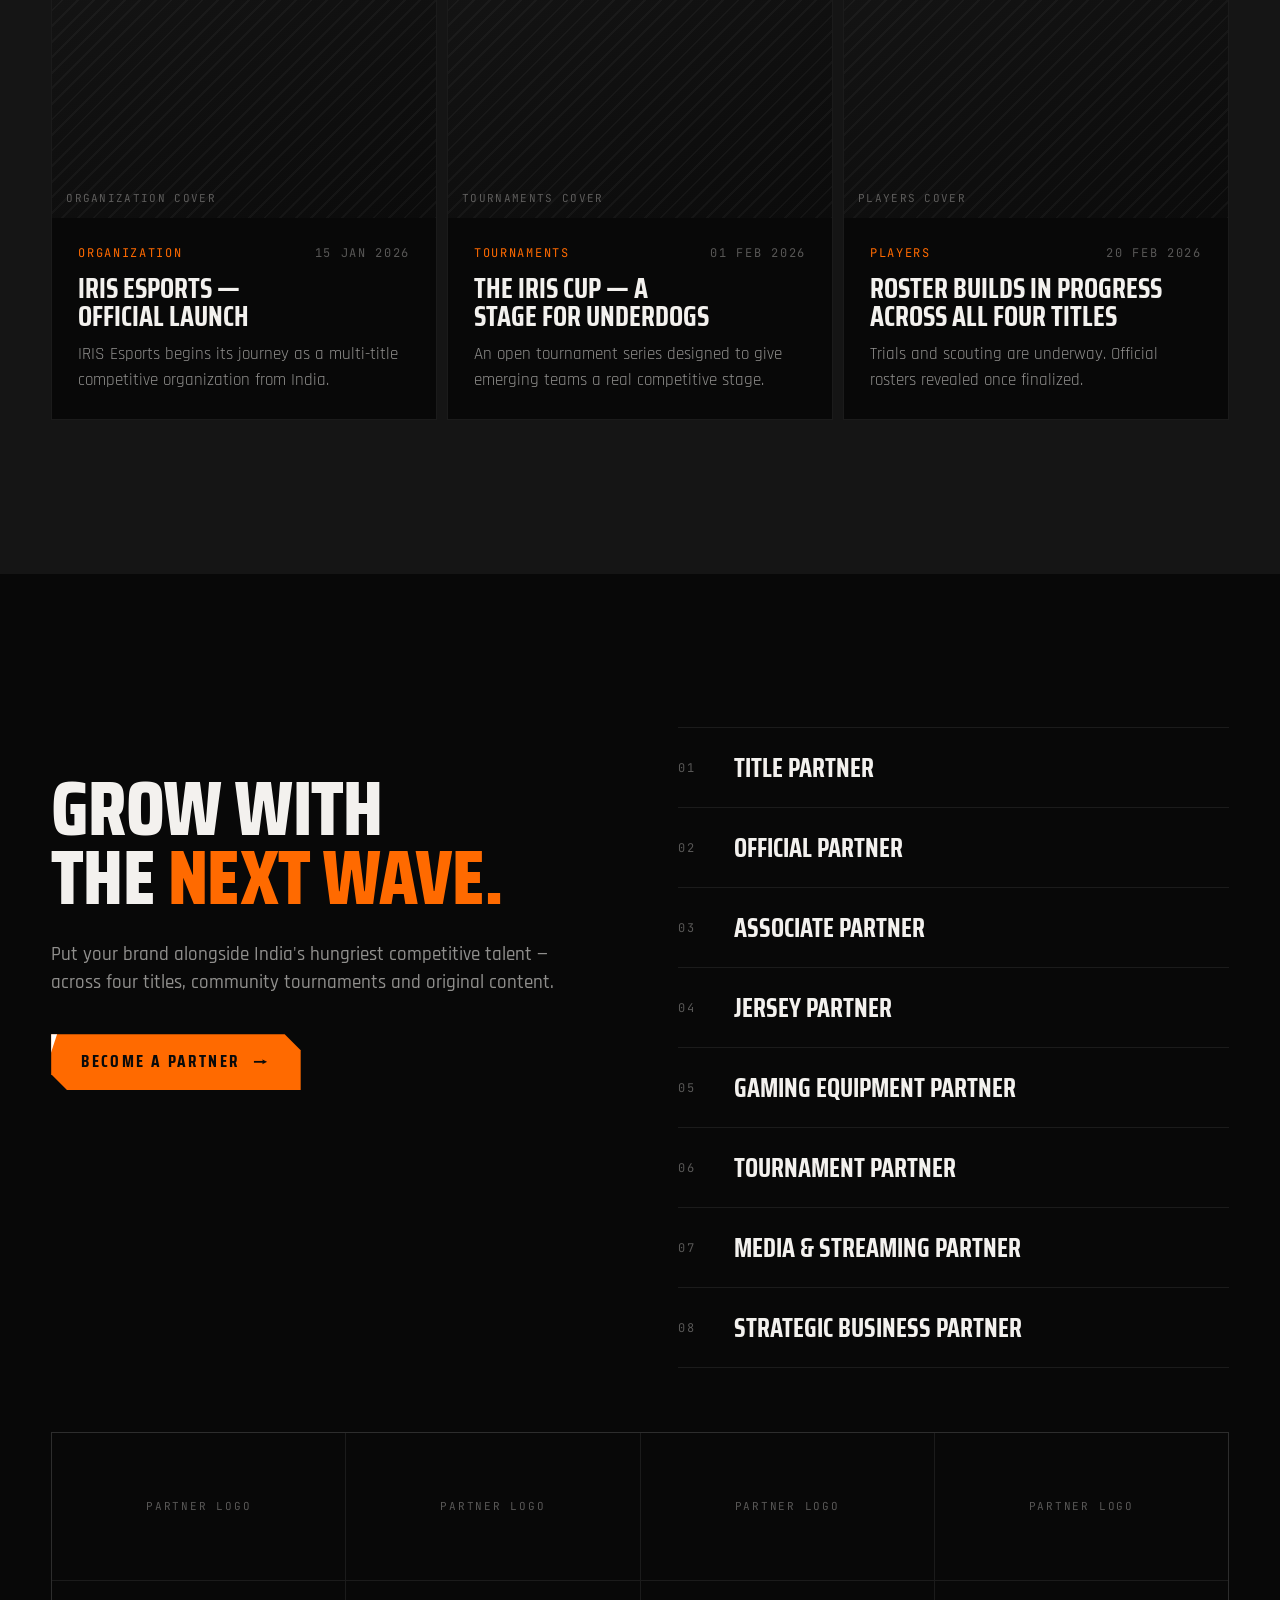
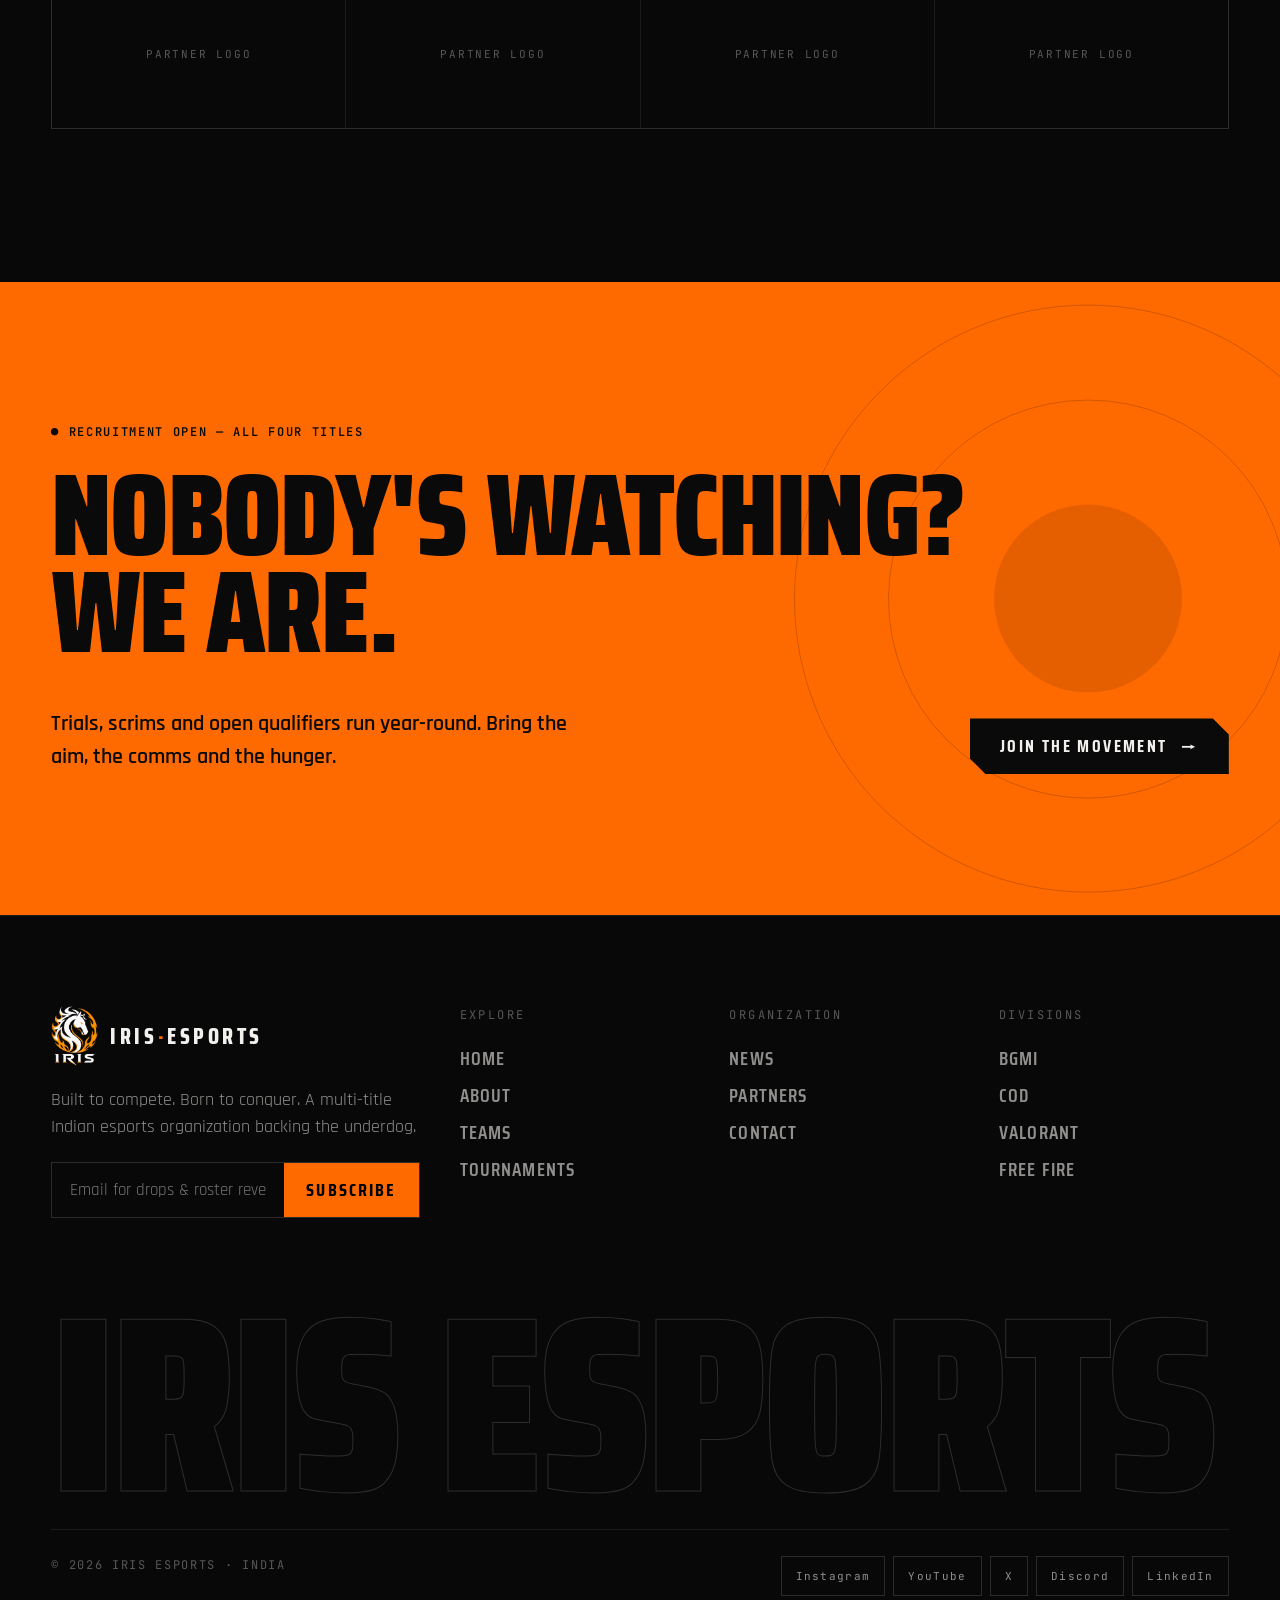
==== commit 41ecafc5: "Add files via upload" ====
--- a/index.html
+++ b/index.html
@@ -30,7 +30,7 @@
   "logo": "https://irisesports.in/IRISLogoWhiteShade.png",
   "description": "An Indian multi-title esports organisation competing across BGMI, Call of Duty: Mobile, VALORANT and Free Fire, and hosting esports tournaments.",
   "sport": "Esports",
-  "email": "hello@irisesports.in",
+  "email": "faiz@irisesports.in",
   "foundingLocation": {
     "@type": "Country",
     "name": "India"
@@ -63,8 +63,8 @@
     <h2>Esports Tournaments Hosted by IRIS</h2>
     <p>IRIS organises and promotes competitive events, including the IRIS Cup, BGMI events, VALORANT qualifiers and community scrim series. Event dates, registration details and prize information are announced when confirmed.</p>
     <h2>Teams, Trials and Partnerships</h2>
-    <p>Explore IRIS team divisions, tournament announcements, player opportunities and brand partnership information. For general enquiries, contact <a href="mailto:hello@irisesports.in">hello@irisesports.in</a>.</p>
-    <p><a href="mailto:recruitment@irisesports.in">Player recruitment</a> · <a href="mailto:partnerships@irisesports.in">Brand partnerships</a></p>
+    <p>Explore IRIS team divisions, tournament announcements, player opportunities and brand partnership information. For all enquiries, contact <a href="mailto:faiz@irisesports.in">faiz@irisesports.in</a>.</p>
+    
   </main>
 </div>
 
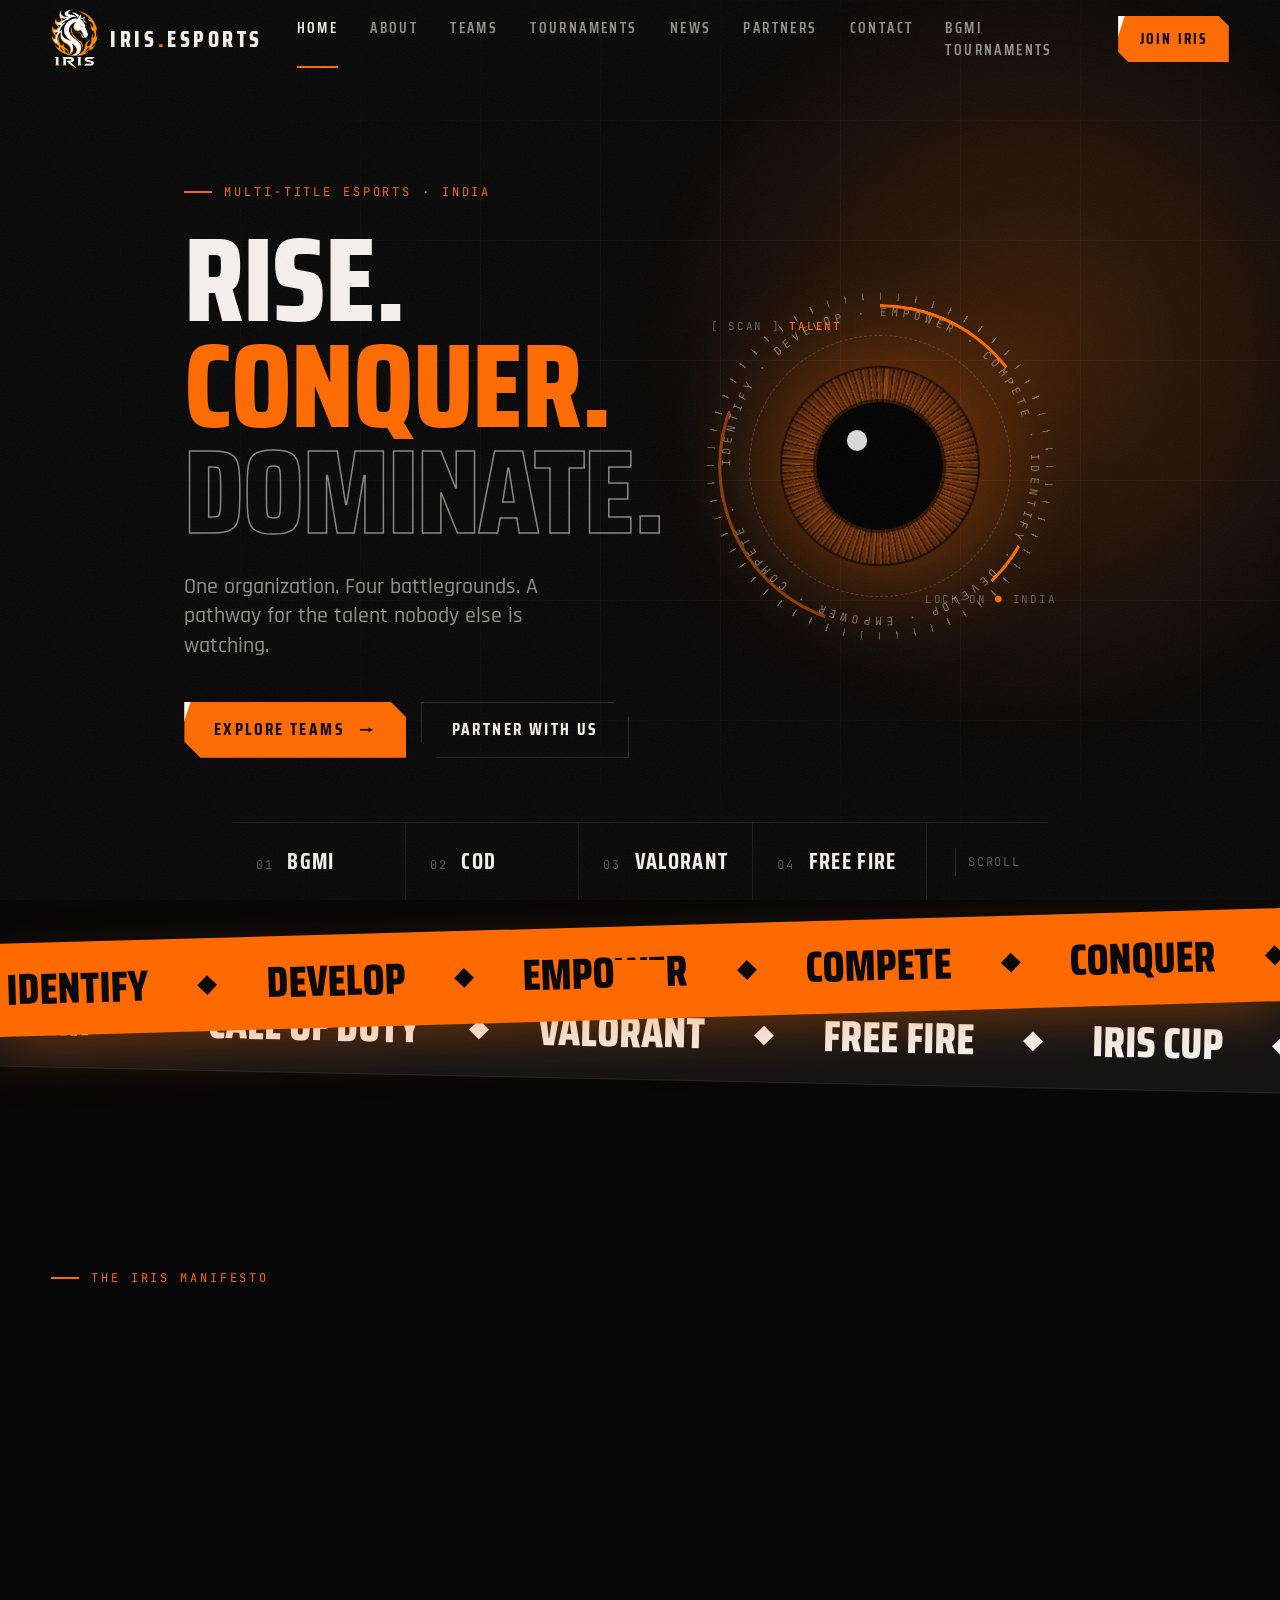
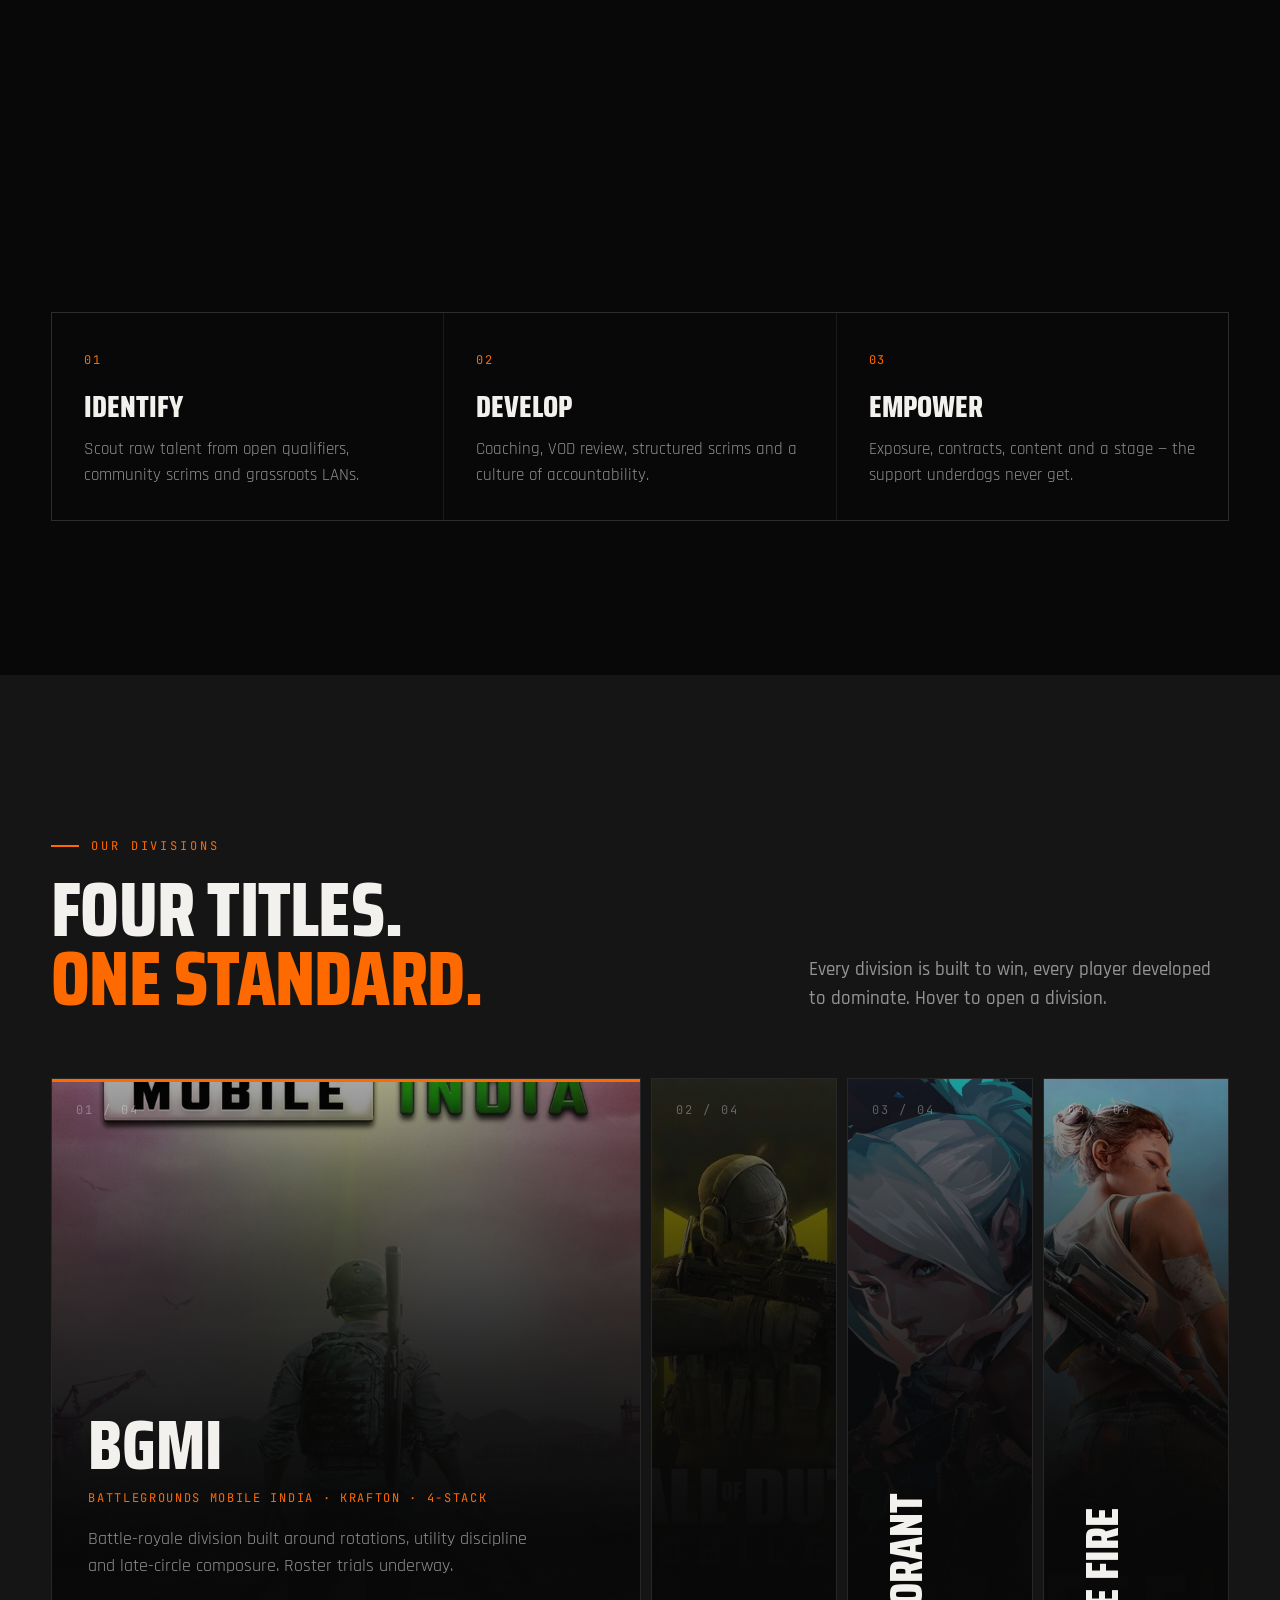
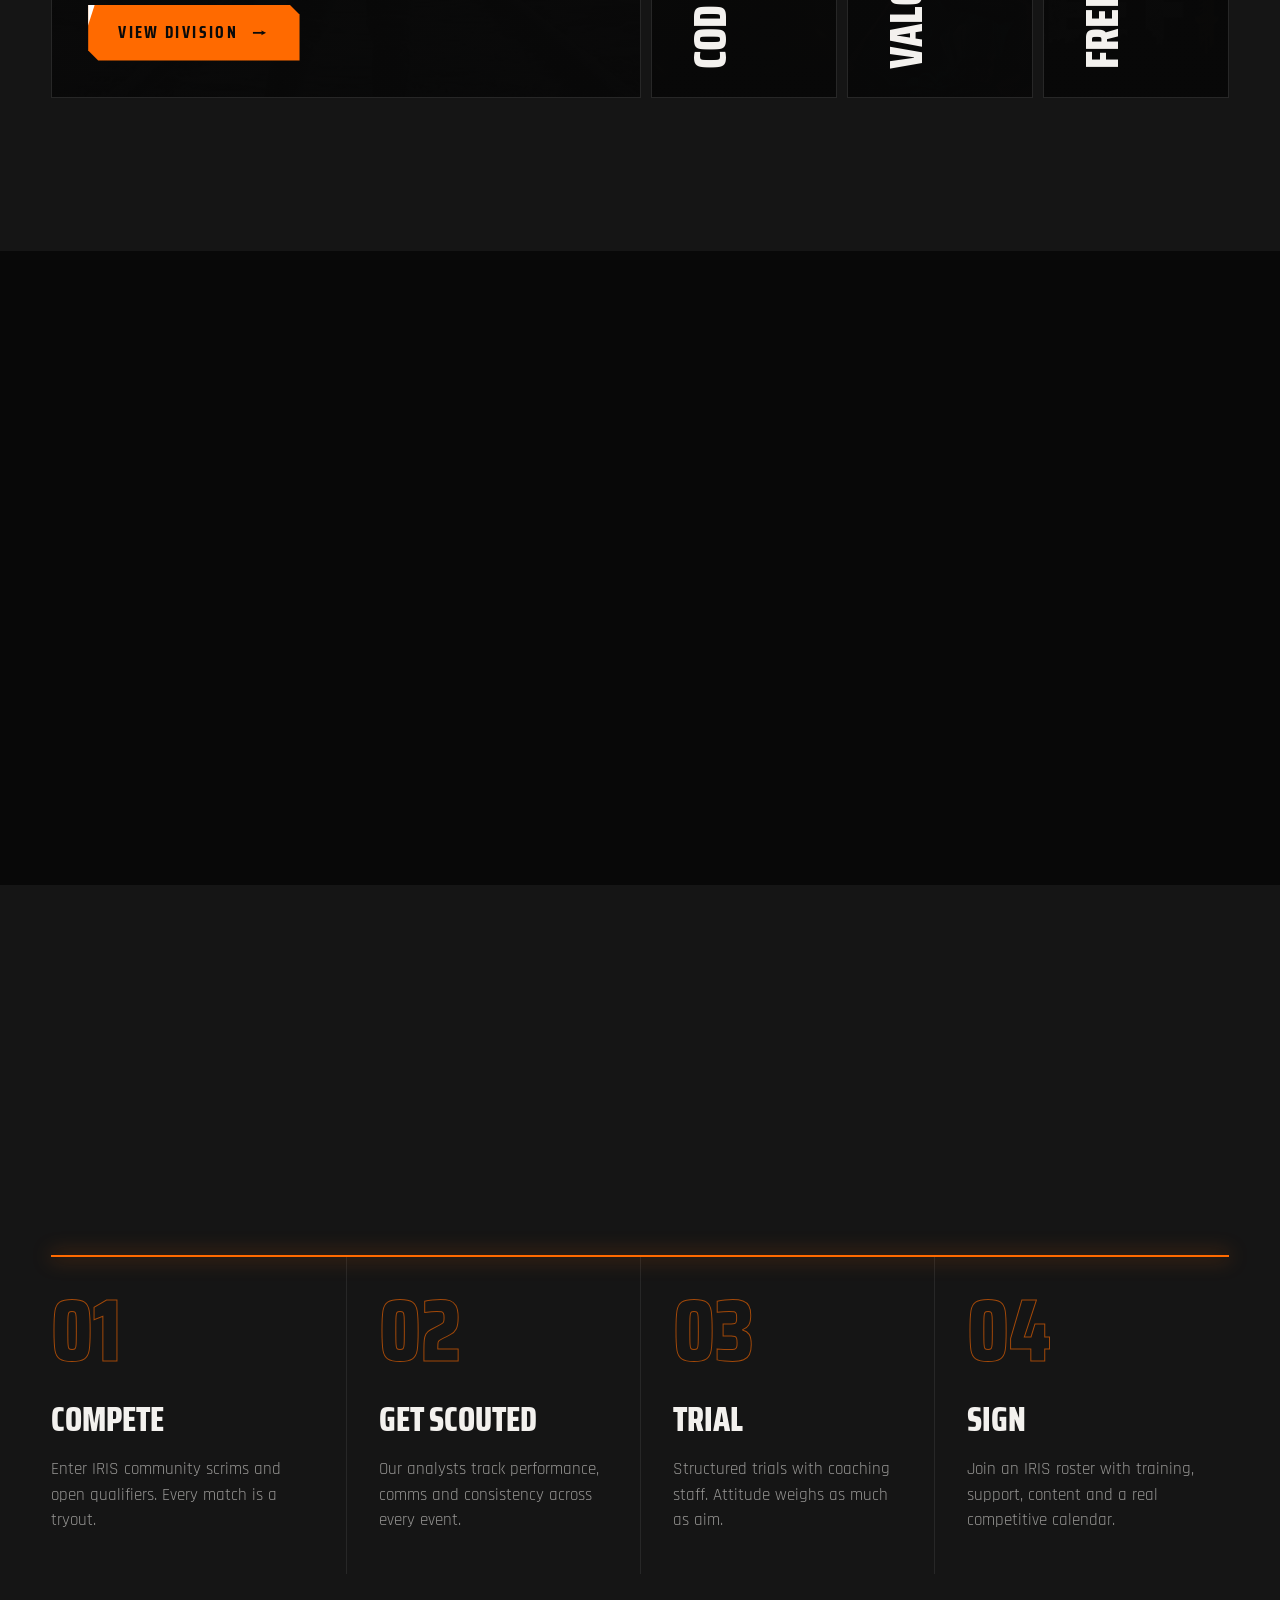
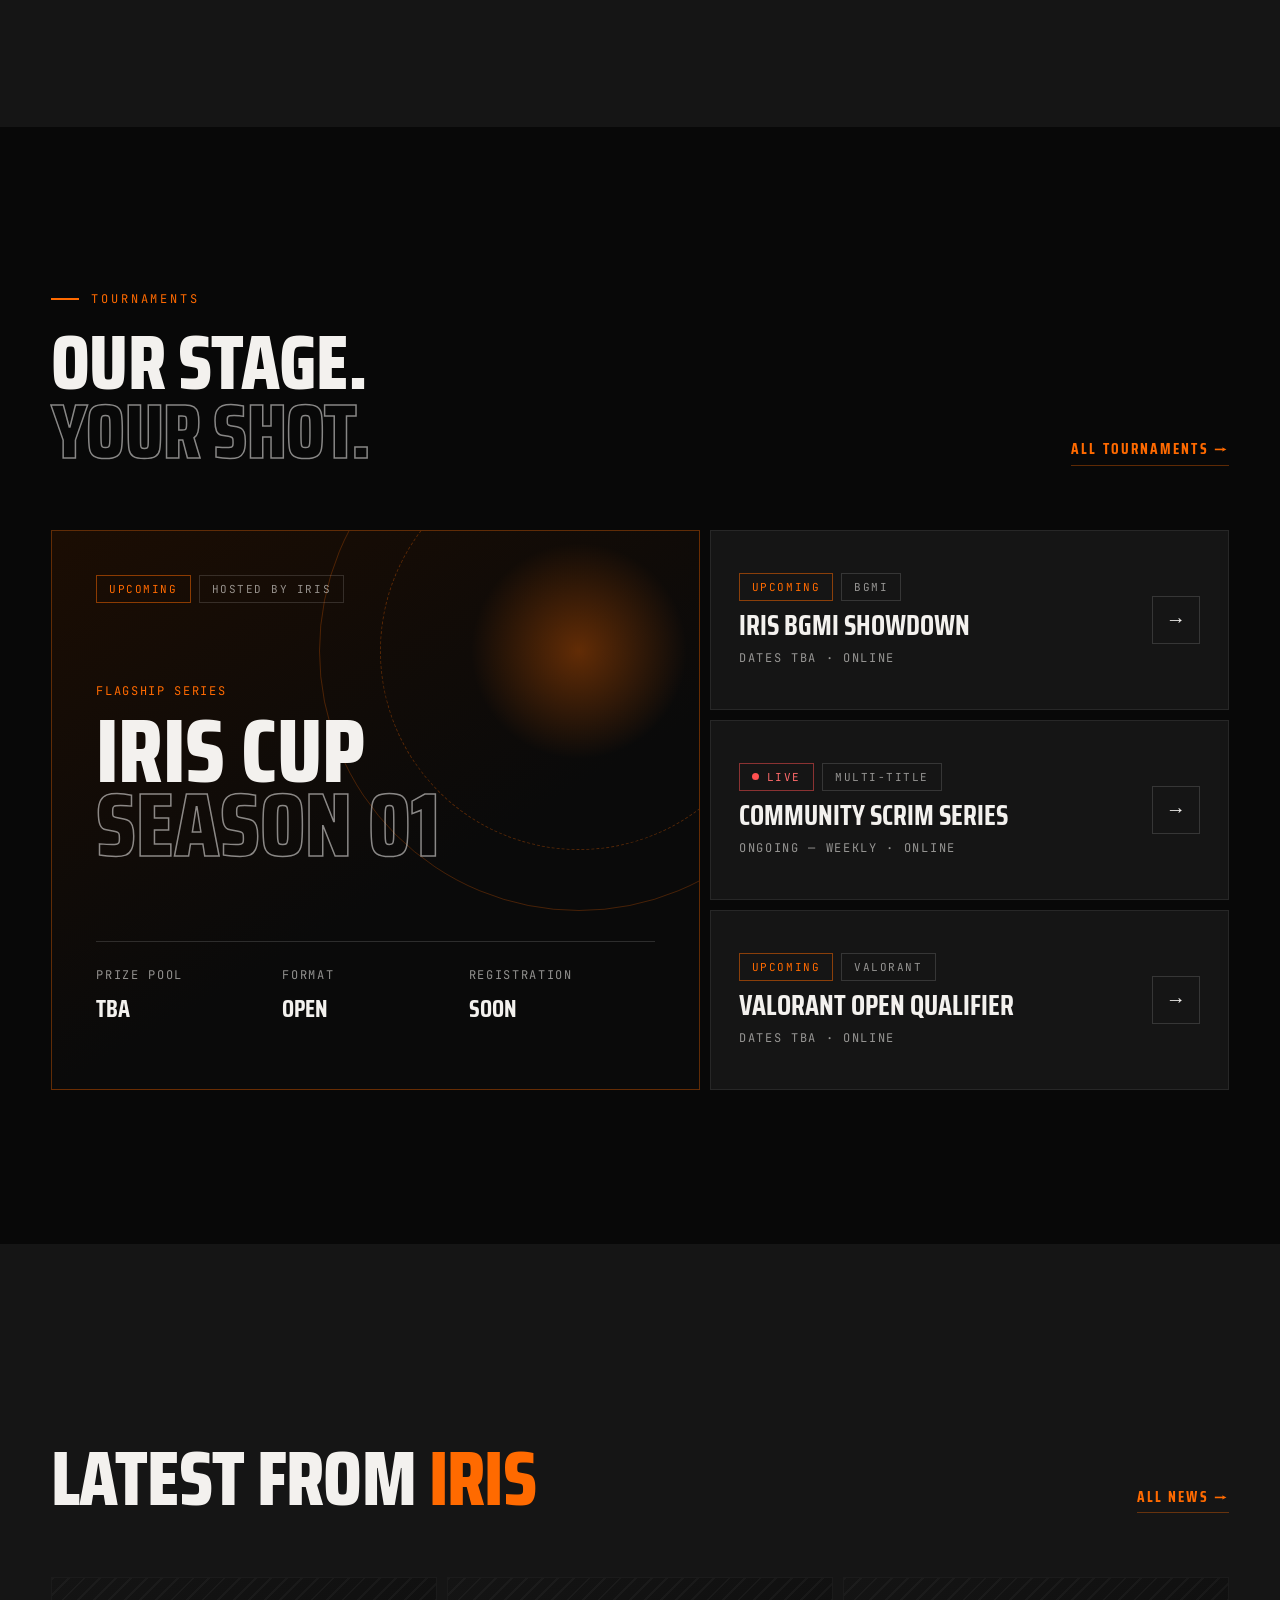
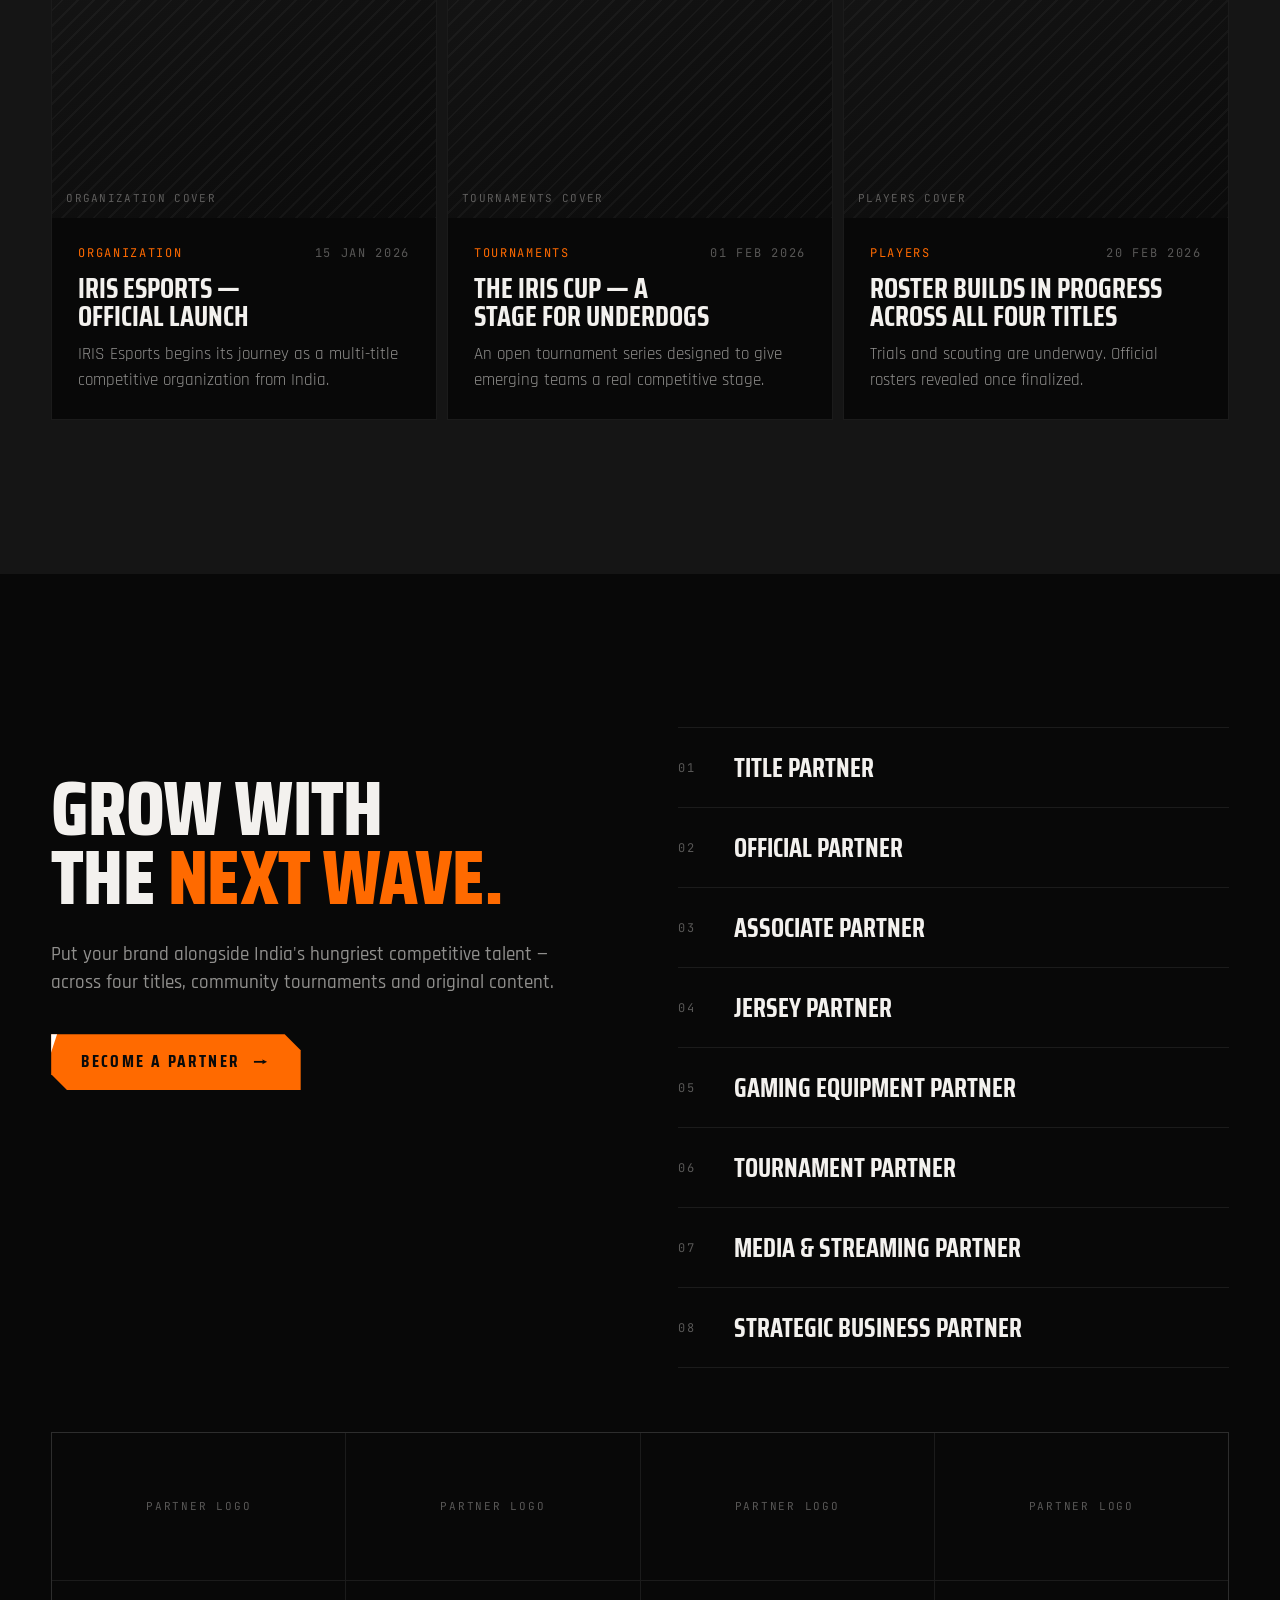
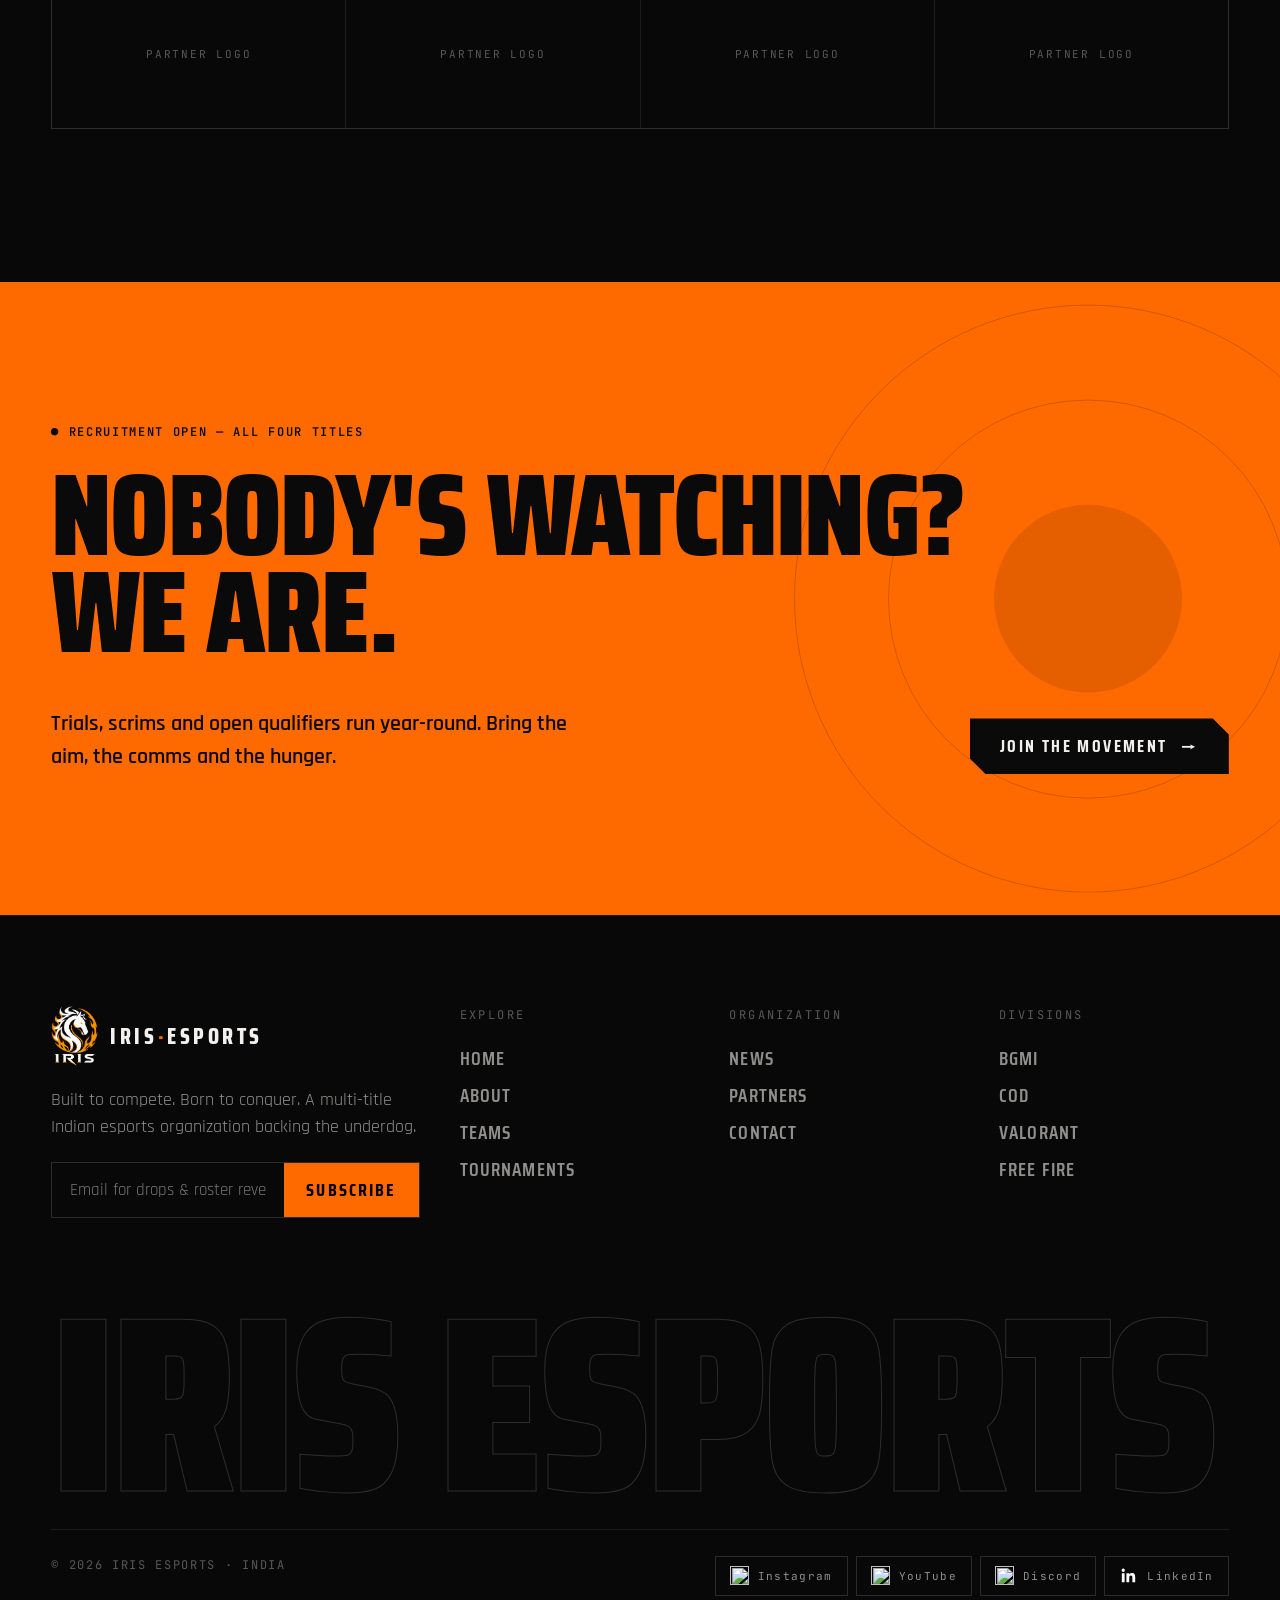
==== commit 9e2db476: "Add files via upload" ====
--- a/index.html
+++ b/index.html
@@ -68,6 +68,13 @@
   </main>
 </div>
 
+<!-- EmailJS: used by the newsletter, partnership enquiry, player application and general contact forms. -->
+<script src="https://cdn.jsdelivr.net/npm/@emailjs/browser@4/dist/email.min.js"></script>
+<script>
+  emailjs.init({
+    publicKey: "uZ_aAhcwQW5qu6Qcu"
+  });
+</script>
 <script data-om-id="c504b544:om-script-1" src="react.development.js"></script>
 <script data-om-id="c504b544:om-script-2" src="react-dom.development.js"></script>
 <script data-om-id="c504b544:om-script-3" src="babel.min.js"></script>
--- a/styles.css
+++ b/styles.css
@@ -304,6 +304,9 @@
 .soc{display:flex;gap:8px;flex-wrap:wrap}
 .soc a{height:40px;padding:0 14px;display:inline-flex;align-items:center;border:1px solid var(--line2);font-family:var(--fm);font-size:11px;letter-spacing:.12em;color:var(--mute);transition:.25s}
 .soc a:hover{border-color:var(--flame);color:var(--flame)}
+.soc a{gap:9px;text-decoration:none}
+.soc a img{display:block;flex:0 0 auto;object-fit:contain}
+.soc a:hover img{opacity:.8}
 @media(max-width:900px){.ft-top{grid-template-columns:1fr 1fr}}
 
 /* PAGE HEADER */
